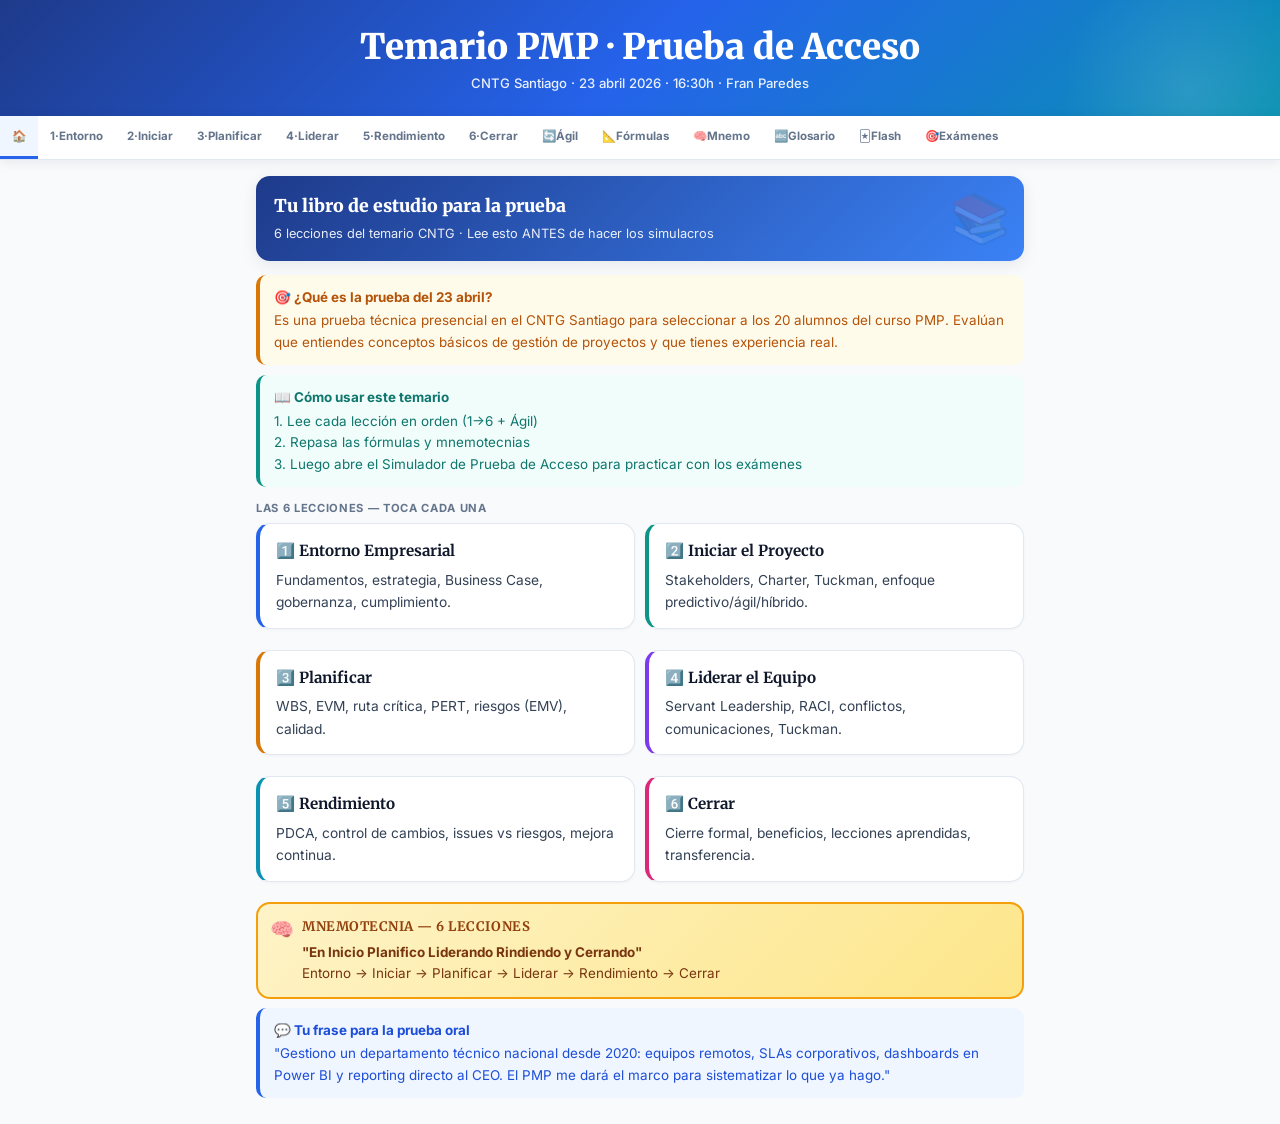
==== index.html @ 6d5bb314 "Add files via upload" ====
<!DOCTYPE html>
<html lang="es">
<head>
<meta charset="UTF-8">
<meta name="viewport" content="width=device-width,initial-scale=1,maximum-scale=1">
<title>PMP · Temario Prueba de Acceso CNTG</title>
<link href="https://fonts.googleapis.com/css2?family=Merriweather:wght@700;900&family=Inter:wght@400;500;600;700;800&family=JetBrains+Mono:wght@400;700&display=swap" rel="stylesheet">
<style>
:root{--bg:#F8FAFC;--w:#FFF;--g1:#F1F5F9;--g2:#E2E8F0;--g3:#CBD5E1;--ink:#0F172A;--ink2:#334155;--ink3:#64748B;--ink4:#94A3B8;--blue:#2563EB;--blue-l:#DBEAFE;--blue-d:#1D4ED8;--blue-bg:#EFF6FF;--teal:#0D9488;--teal-l:#CCFBF1;--teal-d:#0F766E;--teal-bg:#F0FDFA;--amber:#D97706;--amber-l:#FEF3C7;--amber-d:#B45309;--amber-bg:#FFFBEB;--red:#DC2626;--red-l:#FEE2E2;--red-d:#B91C1C;--red-bg:#FEF2F2;--purple:#7C3AED;--purple-l:#EDE9FE;--purple-d:#6D28D9;--purple-bg:#F5F3FF;--pink:#DB2777;--pink-l:#FCE7F3;--pink-bg:#FDF2F8;--green:#16A34A;--green-l:#DCFCE7;--cyan:#0891B2;--cyan-l:#CFFAFE;--cyan-bg:#ECFEFF;--r:14px;--rs:10px;--sh:0 4px 16px rgba(15,23,42,0.08);}
*{box-sizing:border-box;margin:0;padding:0;-webkit-tap-highlight-color:transparent;}
html{scroll-behavior:smooth;}
body{font-family:'Inter',system-ui,sans-serif;background:var(--bg);color:var(--ink);font-size:15px;line-height:1.65;-webkit-font-smoothing:antialiased;}
.hero{background:linear-gradient(135deg,#1E3A8A,#2563EB 50%,#0891B2);padding:28px 18px 22px;text-align:center;color:#fff;position:relative;overflow:hidden;}
.hero::before{content:'';position:absolute;top:-40px;right:-40px;width:260px;height:260px;background:radial-gradient(circle,rgba(255,255,255,0.12),transparent 70%);}
.h1{font-family:'Merriweather',serif;font-size:clamp(1.6rem,5vw,2.2rem);font-weight:900;line-height:1.1;margin-bottom:6px;position:relative;}
.h2{font-size:0.82rem;opacity:0.9;font-weight:500;position:relative;}
.nav{background:#fff;box-shadow:0 2px 12px rgba(15,23,42,0.08);display:flex;overflow-x:auto;scrollbar-width:none;position:sticky;top:0;z-index:200;border-bottom:1px solid var(--g2);}
.nav::-webkit-scrollbar{display:none;}
.nb{flex-shrink:0;padding:13px 12px;font-size:0.72rem;font-weight:700;cursor:pointer;border:none;background:none;color:var(--ink3);border-bottom:3px solid transparent;white-space:nowrap;font-family:inherit;}
.nb.on{color:var(--blue);border-bottom-color:var(--blue);background:var(--blue-bg);}
.pg{display:none;padding:16px;max-width:800px;margin:0 auto;}
.pg.on{display:block;}
.hb{border-radius:var(--r);padding:16px 18px;margin-bottom:14px;color:#fff;box-shadow:var(--sh);position:relative;overflow:hidden;}
.hb::before{content:attr(data-i);position:absolute;right:14px;top:50%;transform:translateY(-50%);font-size:3rem;opacity:0.15;}
.hb h2{font-family:'Merriweather',serif;font-size:1.1rem;font-weight:900;margin-bottom:2px;}
.hb p{font-size:0.8rem;opacity:0.9;}
.c{background:#fff;border:1px solid var(--g2);border-radius:var(--r);padding:14px 16px;margin-bottom:11px;box-shadow:0 1px 3px rgba(15,23,42,0.04);}
.c h3{font-family:'Merriweather',serif;font-size:0.95rem;font-weight:700;margin-bottom:5px;}
.c p,.c li{font-size:0.86rem;color:var(--ink2);line-height:1.65;}
.c ul{padding-left:16px;margin-top:4px;}
.c ul li{margin-bottom:3px;}
.ib{border-radius:var(--rs);padding:12px 14px;margin-bottom:10px;font-size:0.84rem;line-height:1.6;}
.ib strong{display:block;margin-bottom:2px;}
.ib-b{background:var(--blue-bg);border-left:4px solid var(--blue);color:var(--blue-d);}
.ib-t{background:var(--teal-bg);border-left:4px solid var(--teal);color:var(--teal-d);}
.ib-a{background:var(--amber-bg);border-left:4px solid var(--amber);color:var(--amber-d);}
.ib-p{background:var(--purple-bg);border-left:4px solid var(--purple);color:var(--purple-d);}
.ib-r{background:var(--red-bg);border-left:4px solid var(--red);color:var(--red-d);}
.ib-pk{background:var(--pink-bg);border-left:4px solid var(--pink);color:#9D174D;}
.mn{background:linear-gradient(135deg,#FEF3C7,#FDE68A);border:2px solid #F59E0B;border-radius:var(--r);padding:12px 14px 12px 44px;margin:9px 0;position:relative;}
.mn::before{content:'🧠';position:absolute;top:10px;left:12px;font-size:1.2rem;}
.mn b{display:block;font-family:'Merriweather',serif;font-size:0.82rem;color:#92400E;text-transform:uppercase;letter-spacing:0.04em;margin-bottom:4px;}
.mn span{font-size:0.84rem;color:#78350F;line-height:1.6;display:block;}
.fm{background:linear-gradient(135deg,#EFF6FF,#DBEAFE);border:2px solid var(--blue);border-radius:var(--r);padding:12px 14px 12px 44px;margin:9px 0;position:relative;}
.fm::before{content:'📐';position:absolute;top:10px;left:12px;font-size:1.2rem;}
.fm b{display:block;font-family:'Merriweather',serif;font-size:0.82rem;color:var(--blue-d);text-transform:uppercase;letter-spacing:0.04em;margin-bottom:4px;}
.fm code{display:block;font-family:'JetBrains Mono',monospace;background:#fff;border:1px solid var(--blue-l);border-radius:var(--rs);padding:8px 12px;font-size:0.92rem;font-weight:700;color:var(--blue-d);text-align:center;margin:6px 0;}
.fm span{font-size:0.82rem;color:var(--ink2);display:block;margin:3px 0;padding-left:12px;}
.fm span::before{content:'›';position:relative;left:-6px;color:var(--blue);font-weight:900;}
.fm .eg{background:#fff;border:1px solid var(--blue-l);border-radius:var(--rs);padding:8px 10px;margin-top:6px;font-size:0.8rem;color:var(--ink2);}
.sg{background:linear-gradient(135deg,#FFFBEB,#FEF3C7);border:1.5px solid var(--amber);border-radius:var(--rs);padding:10px 12px 10px 34px;margin-top:8px;font-size:0.8rem;color:var(--amber-d);line-height:1.55;position:relative;}
.sg::before{content:'🔧';position:absolute;top:8px;left:8px;font-size:0.9rem;}
.tw{overflow-x:auto;border-radius:var(--rs);border:1px solid var(--g2);margin:8px 0;background:#fff;}
table{width:100%;border-collapse:collapse;font-size:0.82rem;}
th{background:var(--g1);color:var(--ink);padding:9px 10px;text-align:left;font-weight:700;border-bottom:2px solid var(--g2);font-size:0.76rem;text-transform:uppercase;letter-spacing:0.03em;}
td{padding:9px 10px;border-bottom:1px solid var(--g2);color:var(--ink2);vertical-align:top;}
tr:last-child td{border-bottom:none;}
.tk{display:flex;overflow-x:auto;gap:2px;scrollbar-width:none;margin:8px 0;padding:4px;}
.tk::-webkit-scrollbar{display:none;}
.ts{flex-shrink:0;width:100px;text-align:center;padding:10px 6px;background:#fff;border:1px solid var(--g2);border-radius:var(--rs);position:relative;}
.ts::after{content:'›';position:absolute;right:-6px;top:50%;transform:translateY(-50%);color:var(--ink3);font-size:1.3rem;font-weight:900;z-index:1;}
.ts:last-child::after{display:none;}
.ts .ic{width:42px;height:42px;border-radius:50%;margin:0 auto 6px;display:flex;align-items:center;justify-content:center;font-size:1.2rem;}
.ts .nm{font-size:0.7rem;font-weight:800;text-transform:uppercase;}
.ts .ds{font-size:0.62rem;color:var(--ink3);margin-top:2px;}
.g2x{display:grid;grid-template-columns:1fr 1fr;gap:10px;}
@media(max-width:500px){.g2x{grid-template-columns:1fr;}}
.lbl{font-size:0.7rem;font-weight:700;text-transform:uppercase;letter-spacing:0.06em;color:var(--ink3);margin:12px 0 6px;}
.bl{border-left:4px solid var(--blue);}
.tl{border-left:4px solid var(--teal);}
.al{border-left:4px solid var(--amber);}
.pl{border-left:4px solid var(--purple);}
.cl{border-left:4px solid var(--cyan);}
.pkl{border-left:4px solid var(--pink);}
.btn{display:inline-block;padding:10px 18px;border-radius:var(--rs);border:none;cursor:pointer;font-size:0.85rem;font-weight:700;font-family:inherit;text-decoration:none;text-align:center;}
.btn-p{background:var(--blue);color:#fff;}
.search-w{position:relative;margin-bottom:12px;}
.search-w input{width:100%;background:#fff;border:1.5px solid var(--g3);border-radius:var(--rs);padding:11px 12px 11px 38px;font-size:0.88rem;color:var(--ink);font-family:inherit;outline:none;}
.search-w input:focus{border-color:var(--blue);}
.search-i{position:absolute;left:12px;top:50%;transform:translateY(-50%);color:var(--ink4);}
.fc-w{perspective:1200px;margin-bottom:10px;}
.fc{width:100%;min-height:220px;background:transparent;cursor:pointer;border:none;padding:0;font-family:inherit;}
.fc-in{width:100%;min-height:220px;position:relative;transform-style:preserve-3d;transition:transform 0.6s;}
.fc.fl .fc-in{transform:rotateY(180deg);}
.fc-f,.fc-b{position:absolute;inset:0;backface-visibility:hidden;border-radius:var(--r);padding:20px;display:flex;flex-direction:column;align-items:center;justify-content:center;text-align:center;}
.fc-f{background:linear-gradient(135deg,#fff,var(--g1));border:2px solid var(--g3);box-shadow:var(--sh);}
.fc-b{background:linear-gradient(135deg,var(--teal-bg),var(--teal-l));border:2px solid var(--teal);transform:rotateY(180deg);box-shadow:var(--sh);}
.fc-en{font-family:'JetBrains Mono',monospace;font-size:1.3rem;font-weight:700;color:var(--blue-d);margin-bottom:4px;}
.fc-es{font-family:'Merriweather',serif;font-size:0.95rem;font-weight:700;color:var(--ink);}
.fc-dom{font-size:0.68rem;color:var(--ink3);margin-top:8px;font-weight:600;}
.fc-def{font-size:0.88rem;color:var(--teal-d);font-weight:600;margin-bottom:8px;line-height:1.55;}
.fc-eg{font-size:0.76rem;color:var(--ink2);font-style:italic;border-top:1px solid rgba(13,148,136,0.3);padding-top:8px;line-height:1.5;}
.fc-nav{display:flex;gap:8px;margin-top:10px;}
.fc-btn{flex:1;background:#fff;border:1.5px solid var(--g3);color:var(--ink);border-radius:var(--rs);padding:10px;font-size:0.82rem;font-weight:700;cursor:pointer;font-family:inherit;}
.fc-prog{text-align:center;font-size:0.76rem;color:var(--ink3);margin-bottom:6px;font-weight:600;}
.qs{display:grid;grid-template-columns:1fr 1fr;gap:10px;margin-bottom:14px;}
@media(max-width:500px){.qs{grid-template-columns:1fr;}}
.qs-c{background:#fff;border:1.5px solid var(--g2);border-radius:var(--r);padding:14px;cursor:pointer;font-family:inherit;text-align:left;display:flex;flex-direction:column;gap:4px;}
.qs-c:hover{border-color:var(--blue);box-shadow:var(--sh);}
.qs-t{font-family:'Merriweather',serif;font-size:0.92rem;font-weight:700;}
.qs-m{font-size:0.73rem;color:var(--ink3);}
.qs-b{display:inline-block;font-size:0.66rem;font-weight:700;padding:3px 8px;border-radius:12px;width:fit-content;margin-top:3px;}
.qbox{background:#fff;border:1px solid var(--g2);border-radius:var(--r);padding:18px;box-shadow:var(--sh);}
.qpb{height:6px;background:var(--g1);border-radius:3px;margin-bottom:12px;overflow:hidden;}
.qpf{height:6px;border-radius:3px;background:linear-gradient(90deg,var(--blue),var(--teal));transition:width 0.4s;}
.qn{font-size:0.72rem;font-weight:700;color:var(--ink3);text-transform:uppercase;letter-spacing:0.06em;margin-bottom:3px;}
.qsc{background:var(--g1);border-left:4px solid var(--blue);border-radius:0 var(--rs) var(--rs) 0;padding:10px 12px;font-size:0.84rem;color:var(--ink2);line-height:1.6;margin-bottom:10px;font-style:italic;}
.qt{font-size:0.95rem;font-weight:700;color:var(--ink);line-height:1.5;margin-bottom:12px;font-family:'Merriweather',serif;}
.op{width:100%;padding:12px 13px;border:1.5px solid var(--g2);border-radius:var(--rs);cursor:pointer;font-size:0.85rem;line-height:1.5;background:#fff;text-align:left;font-family:inherit;color:var(--ink2);margin-bottom:7px;display:block;}
.op:hover:not(:disabled){border-color:var(--blue);background:var(--blue-bg);color:var(--ink);}
.op.ok{border-color:var(--teal);background:var(--teal-bg);color:var(--teal-d);font-weight:700;}
.op.ko{border-color:var(--red);background:var(--red-bg);color:var(--red-d);}
.op.rv{border-color:var(--teal);background:var(--teal-bg);color:var(--teal-d);opacity:0.7;}
.qe{border-radius:var(--rs);padding:12px 14px;font-size:0.84rem;line-height:1.6;display:none;margin-top:5px;}
.qe.on{display:block;}
.qe-ok{background:var(--teal-bg);border:1.5px solid var(--teal);color:var(--teal-d);}
.qe-ko{background:var(--red-bg);border:1.5px solid var(--red);color:var(--red-d);}
.sr{width:110px;height:110px;border-radius:50%;margin:0 auto 12px;display:flex;align-items:center;justify-content:center;font-family:'Merriweather',serif;font-size:1.8rem;font-weight:900;box-shadow:var(--sh);}
.stat-r{display:grid;grid-template-columns:repeat(3,1fr);gap:8px;margin-bottom:14px;}
.stat{background:#fff;border:1px solid var(--g2);border-radius:var(--r);padding:14px 8px;text-align:center;}
.stat-n{font-family:'Merriweather',serif;font-size:1.6rem;font-weight:900;line-height:1;}
.stat-l{font-size:0.66rem;font-weight:700;text-transform:uppercase;color:var(--ink3);margin-top:3px;}
</style>
</head>
<body>

<div class="hero">
  <div class="h1">Temario PMP · Prueba de Acceso</div>
  <div class="h2">CNTG Santiago · 23 abril 2026 · 16:30h · Fran Paredes</div>
</div>

<nav class="nav">
  <button class="nb on" onclick="go('home')">🏠</button>
  <button class="nb" onclick="go('l1')">1·Entorno</button>
  <button class="nb" onclick="go('l2')">2·Iniciar</button>
  <button class="nb" onclick="go('l3')">3·Planificar</button>
  <button class="nb" onclick="go('l4')">4·Liderar</button>
  <button class="nb" onclick="go('l5')">5·Rendimiento</button>
  <button class="nb" onclick="go('l6')">6·Cerrar</button>
  <button class="nb" onclick="go('agil')">🔄Ágil</button>
  <button class="nb" onclick="go('form')">📐Fórmulas</button>
  <button class="nb" onclick="go('mnem')">🧠Mnemo</button>
  <button class="nb" onclick="go('glos')">🔤Glosario</button>
  <button class="nb" onclick="go('flash')">🃏Flash</button>
  <button class="nb" onclick="go('quiz')">🎯Exámenes</button>
</nav>

<!-- HOME -->
<div id="p-home" class="pg on">
  <div class="hb" style="background:linear-gradient(135deg,#1E3A8A,#3B82F6);" data-i="📚"><h2>Tu libro de estudio para la prueba</h2><p>6 lecciones del temario CNTG · Lee esto ANTES de hacer los simulacros</p></div>
  <div class="ib ib-a"><strong>🎯 ¿Qué es la prueba del 23 abril?</strong>Es una prueba técnica presencial en el CNTG Santiago para seleccionar a los 20 alumnos del curso PMP. Evalúan que entiendes conceptos básicos de gestión de proyectos y que tienes experiencia real.</div>
  <div class="ib ib-t"><strong>📖 Cómo usar este temario</strong>1. Lee cada lección en orden (1→6 + Ágil)<br>2. Repasa las fórmulas y mnemotecnias<br>3. Luego abre el Simulador de Prueba de Acceso para practicar con los exámenes</div>
  <div class="lbl">Las 6 lecciones — toca cada una</div>
  <div class="g2x">
    <div class="c bl" onclick="go('l1')" style="cursor:pointer"><h3>1️⃣ Entorno Empresarial</h3><p>Fundamentos, estrategia, Business Case, gobernanza, cumplimiento.</p></div>
    <div class="c tl" onclick="go('l2')" style="cursor:pointer"><h3>2️⃣ Iniciar el Proyecto</h3><p>Stakeholders, Charter, Tuckman, enfoque predictivo/ágil/híbrido.</p></div>
    <div class="c al" onclick="go('l3')" style="cursor:pointer"><h3>3️⃣ Planificar</h3><p>WBS, EVM, ruta crítica, PERT, riesgos (EMV), calidad.</p></div>
    <div class="c pl" onclick="go('l4')" style="cursor:pointer"><h3>4️⃣ Liderar el Equipo</h3><p>Servant Leadership, RACI, conflictos, comunicaciones, Tuckman.</p></div>
    <div class="c cl" onclick="go('l5')" style="cursor:pointer"><h3>5️⃣ Rendimiento</h3><p>PDCA, control de cambios, issues vs riesgos, mejora continua.</p></div>
    <div class="c pkl" onclick="go('l6')" style="cursor:pointer"><h3>6️⃣ Cerrar</h3><p>Cierre formal, beneficios, lecciones aprendidas, transferencia.</p></div>
  </div>
  <div class="mn"><b>Mnemotecnia — 6 lecciones</b><span><strong>"En Inicio Planifico Liderando Rindiendo y Cerrando"</strong><br>Entorno → Iniciar → Planificar → Liderar → Rendimiento → Cerrar</span></div>
  <div class="ib ib-b"><strong>💬 Tu frase para la prueba oral</strong>"Gestiono un departamento técnico nacional desde 2020: equipos remotos, SLAs corporativos, dashboards en Power BI y reporting directo al CEO. El PMP me dará el marco para sistematizar lo que ya hago."</div>
</div>

<!-- L1 -->
<div id="p-l1" class="pg">
  <div class="hb" style="background:linear-gradient(135deg,#1E3A8A,#3B82F6);" data-i="🏢"><h2>Lección 1 · Entorno Empresarial</h2><p>Fundamentos · Alineamiento · Beneficios · Gobernanza · Cumplimiento</p></div>
  <div class="c bl"><h3>Proyecto vs Operación</h3><p><strong>Proyecto</strong> = esfuerzo temporal para crear un resultado único. Tiene principio y fin.</p><p><strong>Operación</strong> = trabajo continuo y repetitivo. NO es un proyecto.</p>
    <div class="mn"><b>Mnemotecnia "TUC"</b><span><strong>T</strong>emporal · <strong>U</strong>nico · <strong>C</strong>ambiante — las 3 características de un proyecto</span></div>
    <div class="sg">Instalar CCTV en 15 sedes = PROYECTO. Dar soporte 24/7 a esos sistemas = OPERACIÓN.</div>
  </div>
  <div class="c bl"><h3>Programa vs Portafolio</h3><p><strong>Programa</strong> = grupo de proyectos relacionados (ej: todos los proyectos de un cliente).</p><p><strong>Portafolio</strong> = todos los programas y proyectos de la organización alineados con la estrategia.</p></div>
  <div class="c bl"><h3>Alineamiento estratégico</h3><p>Todo proyecto debe alinearse con la estrategia de la organización. Si no aporta valor estratégico, no debería existir.</p>
    <div class="tw"><table><tr><th>Nivel</th><th>Define</th><th>Horizonte</th></tr><tr><td><strong>Estratégico</strong></td><td>Visión, misión, objetivos</td><td>3-5 años</td></tr><tr><td><strong>Táctico</strong></td><td>Portafolios, programas</td><td>1 año</td></tr><tr><td><strong>Operativo</strong></td><td>Proyectos y tareas</td><td>Meses</td></tr></table></div>
  </div>
  <div class="c bl"><h3>Business Case y valor</h3><p>El <strong>Business Case</strong> justifica la inversión ("¿por qué hacer este proyecto?").</p><p>El <strong>Benefits Management Plan</strong> define cómo se realizarán los beneficios.</p>
    <div class="fm"><b>Fórmula ROI</b><code>ROI = (Beneficio - Inversión) / Inversión × 100</code><div class="eg"><strong>Ejemplo:</strong> Inviertes 50k€, genera 80k€ → ROI = (80-50)/50×100 = <strong>60%</strong></div></div>
    <div class="fm"><b>NPV, IRR, Payback — reglas rápidas para el examen</b><span><strong>NPV</strong> más alto = mejor proyecto (positivo=viable, negativo=pérdidas)</span><span><strong>IRR</strong> más alto = mejor proyecto (debe superar la tasa de descuento)</span><span><strong>Payback</strong> más corto = mejor (cuánto tarda en recuperarse la inversión)</span></div>
  </div>
  <div class="c bl"><h3>Tipos de organización</h3>
    <div class="tw"><table><tr><th>Tipo</th><th>Poder del PM</th><th>Ejemplo</th></tr><tr><td><strong>Funcional</strong></td><td>Poco — los recursos reportan a jefes de departamento</td><td>Ministerio público</td></tr><tr><td><strong>Matricial</strong></td><td>Medio — comparte autoridad con jefes funcionales</td><td>Segurma (tú coordinas técnicos que reportan a operaciones)</td></tr><tr><td><strong>Por proyectos</strong></td><td>Máximo — equipo dedicado</td><td>Empresa de construcción</td></tr></table></div>
  </div>
  <div class="c bl"><h3>Gestión del cambio organizacional</h3><p>Los proyectos generan cambios. Las personas se resisten al cambio. El PM lo gestiona.</p>
    <div class="mn"><b>Modelo ADKAR de Prosci</b><span><strong>A</strong>wareness (consciencia) → <strong>D</strong>esire (deseo) → <strong>K</strong>nowledge (conocimiento) → <strong>A</strong>bility (habilidad) → <strong>R</strong>einforcement (refuerzo)</span></div>
  </div>
  <div class="c bl"><h3>Gobernanza</h3><p>Estructura de decisión: ¿quién aprueba cambios? ¿qué decide el PM solo? ¿cuándo escalar al sponsor?</p>
    <div class="sg">Tu estructura L2/L3 en Segurma = gobernanza de proyecto PMP.</div>
  </div>
  <div class="c bl"><h3>Cumplimiento (Compliance)</h3><p>Identificar y cumplir requisitos legales y normativos DESDE EL INICIO, nunca sobre la marcha.</p>
    <div class="mn"><b>"LRSI" — 4 tipos de cumplimiento</b><span><strong>L</strong>egal · <strong>R</strong>egulatorio · <strong>S</strong>eguridad · <strong>I</strong>nterno</span></div>
    <div class="sg">Antes de instalar alarmas Grado 2/3 verificas la normativa de seguridad privada. Eso es cumplimiento regulatorio.</div>
  </div>
  <div class="c bl"><h3>Reservas presupuestarias</h3>
    <div class="tw"><table><tr><th>Tipo</th><th>Para qué</th><th>Quién la usa</th></tr><tr><td><strong>Contingency Reserve</strong></td><td>Riesgos CONOCIDOS y planificados</td><td>El PM</td></tr><tr><td><strong>Management Reserve</strong></td><td>Riesgos DESCONOCIDOS</td><td>Solo el Sponsor</td></tr></table></div>
  </div>
</div>

<!-- L2 -->
<div id="p-l2" class="pg">
  <div class="hb" style="background:linear-gradient(135deg,#134E4A,#14B8A6);" data-i="🚀"><h2>Lección 2 · Iniciar el Proyecto</h2><p>Stakeholders · Equipo · Charter · Enfoque</p></div>
  <div class="c tl"><h3>Identificar stakeholders</h3><p><strong>Stakeholder</strong> = cualquier persona afectada por el proyecto. El PRIMER paso es identificarlos TODOS.</p>
    <div class="mn"><b>Matriz Poder/Interés "GMMM"</b><span><strong>G</strong>estionar de cerca (Alto Poder + Alto Interés)<br><strong>M</strong>antener Satisfecho (Alto Poder + Bajo Interés)<br><strong>M</strong>antener Informado (Bajo Poder + Alto Interés)<br><strong>M</strong>onitorizar (Bajo Poder + Bajo Interés)</span></div>
    <div class="tw"><table><tr><th>Nivel engagement</th><th>Significado</th></tr><tr><td><strong>Unaware</strong> (Desconocedor)</td><td>No conoce el proyecto</td></tr><tr><td><strong>Resistant</strong> (Resistente)</td><td>Conoce y se opone</td></tr><tr><td><strong>Neutral</strong></td><td>Ni a favor ni en contra</td></tr><tr><td><strong>Supportive</strong> (Favorable)</td><td>Apoya el proyecto</td></tr><tr><td><strong>Leading</strong> (Líder)</td><td>Activamente comprometido</td></tr></table></div>
  </div>
  <div class="c tl"><h3>Formar el equipo — Modelo Tuckman</h3>
    <div class="tk">
      <div class="ts"><div class="ic" style="background:var(--blue-l)">🤝</div><div class="nm" style="color:var(--blue-d)">Forming</div><div class="ds">Se conocen</div></div>
      <div class="ts"><div class="ic" style="background:var(--amber-l)">🌩</div><div class="nm" style="color:var(--amber-d)">Storming</div><div class="ds">Conflictos</div></div>
      <div class="ts"><div class="ic" style="background:var(--purple-l)">📋</div><div class="nm" style="color:var(--purple-d)">Norming</div><div class="ds">Normas</div></div>
      <div class="ts"><div class="ic" style="background:var(--teal-l)">🚀</div><div class="nm" style="color:var(--teal-d)">Performing</div><div class="ds">Alto rend ✅</div></div>
      <div class="ts"><div class="ic" style="background:var(--g1)">🎓</div><div class="nm" style="color:var(--ink3)">Adjourning</div><div class="ds">Cierre</div></div>
    </div>
    <div class="mn"><b>Mnemotecnia Tuckman "FSNPA"</b><span>Forming · Storming · Norming · Performing · Adjourning<br><br>Cuando incorporas a alguien nuevo → el equipo vuelve parcialmente a Storming. Es NORMAL.</span></div>
    <div class="sg">Técnico nuevo + veteranos cuestionándole = Storming. Facilita la integración, no evites el conflicto.</div>
  </div>
  <div class="c tl"><h3>Project Charter</h3><p>Documento que autoriza formalmente el proyecto y da poder al PM. Lo firma el Sponsor.</p>
    <div class="mn"><b>Contenido del Charter "ROCAS"</b><span><strong>R</strong>ol del PM y autoridad<br><strong>O</strong>bjetivos del proyecto<br><strong>C</strong>riterios de éxito<br><strong>A</strong>lcance general (high-level)<br><strong>S</strong>ponsor firmante</span></div>
    <div class="ib ib-r"><strong>⚠️ Regla clave:</strong>Sin Project Charter el proyecto NO existe oficialmente y TÚ no tienes autoridad como PM.</div>
  </div>
  <div class="c tl"><h3>Determinar el enfoque</h3>
    <div class="tw"><table><tr><th></th><th>Predictivo</th><th>Ágil</th><th>Híbrido</th></tr><tr><td><strong>Requisitos</strong></td><td>Estables y claros</td><td>Cambiantes</td><td>Mezcla</td></tr><tr><td><strong>Cambios</strong></td><td>Costosos, formales</td><td>Bienvenidos</td><td>Según fase</td></tr><tr><td><strong>Entregas</strong></td><td>Una al final</td><td>Incrementales (2-4 sem)</td><td>Ambas</td></tr><tr><td><strong>Ejemplo Segurma</strong></td><td>CCTV con planos fijos</td><td>App de monitorización</td><td>Modernizar sistema en cliente operando</td></tr></table></div>
  </div>
</div>

<!-- L3 -->
<div id="p-l3" class="pg">
  <div class="hb" style="background:linear-gradient(135deg,#92400E,#F59E0B);" data-i="📋"><h2>Lección 3 · Planificar</h2><p>Alcance · Cronograma · Presupuesto · Riesgos · Calidad</p></div>
  <div class="ib ib-a"><strong>⚡ La lección más densa</strong>Aquí están las fórmulas EVM, ruta crítica, WBS y riesgos. Dedica más tiempo a esta lección. Consulta la pestaña 📐 Fórmulas para ver todas las fórmulas paso a paso.</div>
  <div class="c al"><h3>WBS — Work Breakdown Structure</h3><p>Descomposición jerárquica de TODO el trabajo del proyecto. La WBS debe representar el <strong>100% del trabajo</strong> (Regla del 100%).</p>
    <div class="tw"><table><tr><th>Concepto</th><th>Quién lo genera</th><th>Cómo evitarlo</th></tr><tr><td><strong>Scope Creep</strong></td><td>CLIENTE pide cosas pequeñas</td><td>Control de cambios formal</td></tr><tr><td><strong>Gold Plating</strong></td><td>EQUIPO añade extras</td><td>Disciplina, seguir el alcance</td></tr></table></div>
    <div class="sg">Un técnico instala cámaras extra "para que quede mejor" sin que se las pidieran = Gold Plating. Mala práctica.</div>
  </div>
  <div class="c al"><h3>Ruta Crítica y cronograma</h3><p><strong>Ruta Crítica (CPM)</strong> = secuencia de tareas más larga. Determina la duración MÍNIMA del proyecto. Float = 0 en tareas críticas.</p>
    <div class="fm"><b>Fórmula PERT (3 puntos)</b><code>PERT = (O + 4M + P) / 6</code><span>O = Optimista, M = Más probable, P = Pesimista</span><div class="eg"><strong>Ejemplo:</strong> O=3d, M=5d, P=10d → PERT = (3+20+10)/6 = <strong>5,5 días</strong></div></div>
    <div class="mn"><b>Compresión del cronograma</b><span><strong>Fast Tracking</strong> → tareas en PARALELO (gratis pero frágil, ↑riesgo)<br><strong>Crashing</strong> → más RECURSOS (cuesta más dinero, ↓riesgo)<br><br>"Fast es Free pero Frágil, Crashing Cuesta pero es seguro"</span></div>
  </div>
  <div class="c al"><h3>EVM — Earned Value Management</h3>
    <div class="mn"><b>"Pedro Vende · El Valor · Actual Cuesta"</b><span><strong>PV</strong> (Planned Value) = lo que DEBÍAS tener<br><strong>EV</strong> (Earned Value) = lo que TIENES<br><strong>AC</strong> (Actual Cost) = lo que GASTASTE</span></div>
    <div class="fm"><b>Varianzas — ¿Cuánto me desvío?</b><code>CV = EV - AC    ·    SV = EV - PV</code><span>Positivo = bien · Negativo = mal</span></div>
    <div class="fm"><b>Índices — ¿Qué tal voy?</b><code>CPI = EV / AC    ·    SPI = EV / PV</code><span><strong>&gt;1 = BUENO</strong> (bajo presupuesto / adelantado)</span><span><strong>&lt;1 = MALO</strong> (sobre presupuesto / retrasado)</span><div class="eg"><strong>Ejemplo 20 sedes:</strong> PV=70k, EV=60k, AC=80k<br>CPI = 60/80 = <strong>0,75</strong> → sobre presupuesto ❌<br>SPI = 60/70 = <strong>0,86</strong> → retrasado ❌</div></div>
    <div class="fm"><b>EAC — ¿Cuánto costará al final?</b><code>EAC = BAC / CPI</code><span>BAC = presupuesto original total</span><div class="eg">BAC=200k, CPI=0,75 → EAC = 200.000/0,75 = <strong>266.666€</strong> (66k más caro)</div></div>
    <div class="mn"><b>Regla de oro CPI/SPI</b><span><strong>"Mayor que 1 es Bueno, Menor que 1 es Malo"</strong><br>Aplica igual a CPI (coste) y SPI (tiempo). =1 = en plan exacto.</span></div>
  </div>
  <div class="c al"><h3>Gestión de Riesgos</h3>
    <div class="tw"><table><tr><th>Concepto</th><th>Cuándo</th><th>Registro</th></tr><tr><td><strong>Riesgo</strong></td><td>Evento FUTURO posible</td><td>Risk Register</td></tr><tr><td><strong>Issue</strong></td><td>Ya ha OCURRIDO</td><td>Issue Log</td></tr></table></div>
    <div class="fm"><b>Fórmula EMV (Expected Monetary Value)</b><code>EMV = Probabilidad × Impacto monetario</code><div class="eg">35% × 12.000€ = EMV <strong>4.200€</strong> → invierte hasta 4.200€ en mitigación</div></div>
    <div class="mn"><b>Riesgos negativos "META"</b><span><strong>M</strong>itigar (reducir prob/impacto) · <strong>E</strong>vitar (cambiar plan) · <strong>T</strong>ransferir (seguro/contrato) · <strong>A</strong>ceptar</span></div>
    <div class="mn"><b>Riesgos positivos "EMCA"</b><span><strong>E</strong>xplotar (hacer que ocurra) · <strong>M</strong>ejorar (↑prob/impacto) · <strong>C</strong>ompartir (aliarse) · <strong>A</strong>ceptar</span></div>
  </div>
  <div class="c al"><h3>Calidad: QA vs QC</h3>
    <div class="tw"><table><tr><th></th><th>QA (Quality Assurance)</th><th>QC (Quality Control)</th></tr><tr><td><strong>Qué es</strong></td><td>Auditar PROCESOS</td><td>Inspeccionar PRODUCTO</td></tr><tr><td><strong>Cuándo</strong></td><td>ANTES de producir (previene)</td><td>DESPUÉS de producir (detecta)</td></tr><tr><td><strong>Segurma</strong></td><td>El proceso estándar de instalación</td><td>El checklist antes de entregar</td></tr></table></div>
  </div>
  <div class="c al"><h3>Tipos de contrato</h3>
    <div class="tw"><table><tr><th>Tipo</th><th>Cómo funciona</th><th>Riesgo en...</th></tr><tr><td><strong>Precio Fijo (FP)</strong></td><td>Precio cerrado</td><td>VENDEDOR</td></tr><tr><td><strong>Coste + Honorarios (CR)</strong></td><td>Coste real + margen</td><td>COMPRADOR</td></tr><tr><td><strong>Tiempo y Material (T&M)</strong></td><td>Pago por horas y materiales</td><td>Compartido</td></tr></table></div>
  </div>
</div>

<!-- L4 -->
<div id="p-l4" class="pg">
  <div class="hb" style="background:linear-gradient(135deg,#5B21B6,#8B5CF6);" data-i="👥"><h2>Lección 4 · Liderar el Equipo</h2><p>Liderazgo · RACI · Comunicación · Conflictos</p></div>
  <div class="ib ib-p"><strong>🫶 El corazón del PMP Ed.7</strong>El PM es un servant leader: facilita, no ordena. Cuando hay conflicto → escucha primero. Cuando el equipo falla → pregunta por qué.</div>
  <div class="c pl"><h3>Servant Leadership</h3><p>El PM sirve al equipo: elimina obstáculos, da autonomía, facilita recursos. No microgestiona.</p>
    <div class="mn"><b>"SERVE"</b><span><strong>S</strong>upport (apoyar) · <strong>E</strong>mpower (empoderar) · <strong>R</strong>emove obstacles · <strong>V</strong>ision · <strong>E</strong>ncourage</span></div>
    <div class="tw"><table><tr><th>Estilo</th><th>Cuándo usar</th></tr><tr><td><strong>Servant Leader ✅</strong></td><td>PMP Ed.7 lo prefiere. Equipos ágiles y maduros.</td></tr><tr><td><strong>Transformacional</strong></td><td>Proyectos de cambio, innovación</td></tr><tr><td><strong>Transaccional</strong></td><td>Operativos, premios/castigos</td></tr><tr><td><strong>Laissez-faire</strong></td><td>Equipos muy senior</td></tr></table></div>
    <div class="sg">Cuando un técnico no puede entrar al edificio y TÚ llamas al cliente para desbloquearlo → eso es Servant Leadership.</div>
  </div>
  <div class="c pl"><h3>Matriz RACI</h3>
    <div class="mn"><b>"Rápido Alguien Consulta Informa"</b><span><strong>R</strong>esponsible → quien EJECUTA (varios posibles)<br><strong>A</strong>ccountable → quien APRUEBA (<strong>SOLO 1</strong> por tarea)<br><strong>C</strong>onsulted → a quien se PREGUNTA antes<br><strong>I</strong>nformed → a quien se AVISA después<br><br>Regla de oro: <em>"Si hay 2 Accountable, no hay ninguno"</em></span></div>
  </div>
  <div class="c pl"><h3>Canales de Comunicación</h3>
    <div class="fm"><b>Fórmula Canales</b><code>Canales = n × (n-1) / 2</code><div class="eg">Con 5 personas: 10 canales<br>Con 8 personas: <strong>28 canales</strong><br>Con 10 personas: 45 canales<br>¡Cada persona aumenta EXPONENCIALMENTE la complejidad!</div></div>
  </div>
  <div class="c pl"><h3>Resolución de conflictos</h3>
    <div class="mn"><b>"CNSFE" — de mejor a peor</b><span>✅ <strong>C</strong>olaborar/Resolver (win-win — SIEMPRE primero)<br>✅ <strong>N</strong>egociar/Comprometer (ambos ceden)<br>⚠️ <strong>S</strong>uavizar (minimizar diferencias)<br>❌ <strong>F</strong>orzar (imponer)<br>❌ <strong>E</strong>vitar (ignorar)</span></div>
    <div class="sg">Dos técnicos en conflicto: 1) Hablas con cada uno por separado 2) Buscas solución win-win conjunta 3) Documentas acuerdo como norma de equipo.</div>
  </div>
  <div class="c pl"><h3>Teorías de motivación</h3>
    <div class="tw"><table><tr><th>Teoría</th><th>Concepto clave</th></tr><tr><td><strong>Maslow</strong></td><td>5 niveles: fisiológicas → seguridad → social → reconocimiento → autorrealización. No puedes motivar con reconocimiento si el sueldo es malo.</td></tr><tr><td><strong>Herzberg</strong></td><td>Factores higiénicos (sueldo, condiciones) evitan insatisfacción. Factores motivadores (logro, responsabilidad) generan satisfacción.</td></tr><tr><td><strong>McGregor X/Y</strong></td><td>X: personas perezosas, necesitan control. Y: personas auto-motivadas. <strong>PMP promueve Teoría Y.</strong></td></tr></table></div>
  </div>
</div>

<!-- L5 -->
<div id="p-l5" class="pg">
  <div class="hb" style="background:linear-gradient(135deg,#164E63,#06B6D4);" data-i="📊"><h2>Lección 5 · Apoyar el Rendimiento</h2><p>Mejora continua · Evaluar progreso · Problemas · Cambios</p></div>
  <div class="c cl"><h3>Mejora continua — PDCA</h3>
    <div class="mn"><b>Ciclo PDCA de Deming</b><span><strong>P</strong>lan (planificar mejora) → <strong>D</strong>o (ejecutar en pequeño) → <strong>C</strong>heck (comprobar) → <strong>A</strong>ct (estandarizar o corregir)<br><br>Se repite cíclicamente. Nunca termina.</span></div>
  </div>
  <div class="c cl"><h3>Mentoring vs Coaching</h3>
    <div class="mn"><b>"Mentor da mapa, Coach da brújula"</b><span><strong>Mentoring</strong> = enseñar desde mi experiencia (doy respuestas)<br><strong>Coaching</strong> = ayudar a descubrir (hago preguntas)</span></div>
  </div>
  <div class="c cl"><h3>Evaluar progreso con EVM</h3><p>Usar CPI y SPI continuamente. Reportar siempre con: <strong>DATOS + CAUSA + OPCIONES</strong>, nunca solo el problema.</p>
    <div class="sg">Tus dashboards Power BI = EVM visual. Cuando un proyecto va mal, reportas al CEO con los números, la causa y las opciones.</div>
  </div>
  <div class="c cl"><h3>Riesgo vs Issue vs Impediment</h3>
    <div class="tw"><table><tr><th>Concepto</th><th>Cuándo</th><th>Registro</th></tr><tr><td><strong>Riesgo</strong></td><td>Evento FUTURO posible</td><td>Risk Register</td></tr><tr><td><strong>Issue</strong></td><td>Ya ha OCURRIDO</td><td>Issue Log</td></tr><tr><td><strong>Impediment</strong></td><td>Bloquea al equipo AHORA (ágil)</td><td>Impediment Backlog</td></tr></table></div>
  </div>
  <div class="c cl"><h3>Control de cambios</h3>
    <div class="mn"><b>"REACCI" — 6 pasos</b><span><strong>R</strong>ecibir solicitud<br><strong>E</strong>valuar impacto (alcance/tiempo/coste/riesgos)<br><strong>A</strong>probar o rechazar (CCB decide)<br><strong>C</strong>ambiar el plan si se aprueba<br><strong>C</strong>omunicar a todos los afectados<br><strong>I</strong>nscribir en el Change Log</span></div>
    <div class="ib ib-r"><strong>⚠️ Regla sagrada:</strong>El PM NUNCA implementa un cambio sin aprobación del CCB. Y NUNCA dice sí ni no sin evaluar el impacto primero.</div>
  </div>
</div>

<!-- L6 -->
<div id="p-l6" class="pg">
  <div class="hb" style="background:linear-gradient(135deg,#9D174D,#EC4899);" data-i="🎓"><h2>Lección 6 · Cerrar el Proyecto</h2><p>Cierre formal · Beneficios · Transferencia de conocimiento</p></div>
  <div class="ib ib-pk"><strong>⚠️ Lo más importante:</strong>El proyecto NO está terminado hasta que el cliente lo acepta formalmente POR ESCRITO. Sin firma, sigue abierto.</div>
  <div class="c pkl"><h3>Proceso de cierre</h3>
    <div class="mn"><b>"VACARE" — 6 pasos del cierre</b><span><strong>V</strong>alidar entregables completados<br><strong>A</strong>ceptación firmada del cliente<br><strong>C</strong>ontratos con proveedores cerrados<br><strong>A</strong>rchivar documentación<br><strong>R</strong>ecursos del equipo liberados<br><strong>E</strong>lencia — lecciones aprendidas documentadas</span></div>
  </div>
  <div class="c pkl"><h3>Realización de beneficios</h3><p>No basta con entregar. Hay que VERIFICAR que los beneficios prometidos se materializan.</p><p><strong>Benefits Realization Review</strong> — revisiones periódicas post-proyecto.</p>
    <div class="sg">Si prometiste "reducir incidencias 40%", a los 6 meses verificas si ocurrió. Si no, investigas por qué.</div>
  </div>
  <div class="c pkl"><h3>Transferencia de conocimiento</h3><p>Asegurar que el conocimiento no se pierde: documentación técnica, formación al cliente, Lessons Learned Register.</p>
    <div class="mn"><b>Lecciones aprendidas "PSE"</b><span><strong>P</strong>roblema (qué ocurrió)<br><strong>S</strong>olución (qué hicimos)<br><strong>E</strong>scenarios futuros (cuándo aplicar esto)<br><br>⚠️ Documentar DURANTE todo el proyecto, no solo al final.</span></div>
    <div class="sg">Técnico clave que se va: ANTES de irse, documenta todos los procedimientos que solo él sabe. Eso es transferencia de conocimiento PMP.</div>
  </div>
</div>

<!-- ÁGIL -->
<div id="p-agil" class="pg">
  <div class="hb" style="background:linear-gradient(135deg,#134E4A,#14B8A6);" data-i="🔄"><h2>Metodología Ágil / Scrum</h2><p>50% del examen PMP es ágil</p></div>
  <div class="ib ib-t"><strong>Dato crucial:</strong>El examen PMP mezcla 50% preguntas predictivas + 50% ágiles. Sin Scrum pierdes la mitad.</div>
  <div class="c tl"><h3>Pilares de Scrum</h3>
    <div class="mn"><b>"TIA"</b><span><strong>T</strong>ransparencia (todos ven lo mismo) · <strong>I</strong>nspección (revisar frecuentemente) · <strong>A</strong>daptación (cambiar si necesario)</span></div>
  </div>
  <div class="g2x">
    <div class="c tl"><h3>👤 Roles Scrum</h3><p><strong>Product Owner</strong> — define QUÉ hacer. Gestiona el Backlog.</p><p><strong>Scrum Master</strong> — facilita el proceso. Elimina impedimentos. Es el Servant Leader.</p><p><strong>Dev Team</strong> — decide CÓMO hacer el trabajo. 3-9 personas.</p></div>
    <div class="c tl"><h3>📦 Artefactos</h3><p><strong>Product Backlog</strong> — TODO el trabajo pendiente. Propiedad del PO.</p><p><strong>Sprint Backlog</strong> — lo que el equipo se compromete en este sprint.</p><p><strong>Incremento</strong> — entregable funcional al final del sprint.</p></div>
  </div>
  <div class="c tl"><h3>📅 Eventos Scrum</h3>
    <div class="tw"><table><tr><th>Evento</th><th>Duración máx</th><th>Propósito</th></tr><tr><td><strong>Sprint Planning</strong></td><td>8 horas</td><td>Seleccionar qué se hará</td></tr><tr><td><strong>Daily Standup</strong></td><td>15 minutos</td><td>Sincronización diaria</td></tr><tr><td><strong>Sprint Review</strong></td><td>4 horas</td><td>Mostrar incremento al cliente</td></tr><tr><td><strong>Retrospectiva</strong></td><td>3 horas</td><td>Mejorar el proceso (lecciones del sprint)</td></tr></table></div>
    <div class="mn"><b>Daily "AHM"</b><span>¿Qué hice <strong>A</strong>yer? · ¿Qué haré <strong>H</strong>oy? · ¿Qué <strong>M</strong>e bloquea?</span></div>
  </div>
  <div class="c tl"><h3>Conceptos Scrum clave</h3><p><strong>Definition of Done</strong> — criterio acordado de cuándo una tarea está REALMENTE terminada.</p><p><strong>Velocity</strong> — story points completados por sprint.</p><p><strong>WIP Limit</strong> (Kanban) — máximo de tareas simultáneas.</p>
    <div class="mn"><b>User Story "INVEST"</b><span><strong>I</strong>ndependiente · <strong>N</strong>egociable · <strong>V</strong>aliosa · <strong>E</strong>stimable · <strong>S</strong>mall · <strong>T</strong>esteable</span></div>
  </div>
</div>

<!-- FÓRMULAS -->
<div id="p-form" class="pg">
  <div class="hb" style="background:linear-gradient(135deg,#1E3A8A,#3B82F6);" data-i="📐"><h2>Todas las Fórmulas PMP</h2><p>Explicadas paso a paso</p></div>
  <div class="fm"><b>1. Canales de comunicación</b><code>n × (n-1) / 2</code><div class="eg">6 personas → 6×5/2 = <strong>15 canales</strong></div></div>
  <div class="fm"><b>2. PERT</b><code>(O + 4M + P) / 6</code><div class="eg">O=3, M=5, P=10 → (3+20+10)/6 = <strong>5,5 días</strong></div></div>
  <div class="fm"><b>3. Desviación estándar PERT</b><code>σ = (P - O) / 6</code><div class="eg">(10-3)/6 = <strong>1,17 días</strong> de incertidumbre</div></div>
  <div class="fm"><b>4. EVM — Variables base</b><code>PV (planificado) · EV (completado) · AC (gastado)</code></div>
  <div class="fm"><b>5. Varianzas</b><code>CV = EV - AC · SV = EV - PV</code><span>Positivo = bien · Negativo = mal</span></div>
  <div class="fm"><b>6. Índices</b><code>CPI = EV/AC · SPI = EV/PV</code><span>&gt;1 = bien ✅ · &lt;1 = mal ❌</span></div>
  <div class="fm"><b>7. EAC</b><code>EAC = BAC / CPI</code><span>Proyección del coste final</span></div>
  <div class="fm"><b>8. ETC</b><code>ETC = EAC - AC</code><span>Cuánto queda por gastar</span></div>
  <div class="fm"><b>9. VAC</b><code>VAC = BAC - EAC</code><span>Desviación final del presupuesto (negativo = más caro)</span></div>
  <div class="fm"><b>10. TCPI</b><code>TCPI = (BAC - EV) / (BAC - AC)</code><span>Eficiencia necesaria a partir de ahora para terminar en presupuesto</span></div>
  <div class="fm"><b>11. EMV</b><code>Probabilidad × Impacto</code></div>
  <div class="fm"><b>12. ROI</b><code>(Beneficio - Inversión) / Inversión × 100</code></div>
</div>

<!-- MNEMOTECNIAS -->
<div id="p-mnem" class="pg">
  <div class="hb" style="background:linear-gradient(135deg,#92400E,#F59E0B);" data-i="🧠"><h2>Todas las Mnemotecnias</h2><p>Repasa una cada día antes de la prueba</p></div>
  <div class="mn"><b>6 Lecciones</b><span>"En Inicio Planifico Liderando Rindiendo y Cerrando"</span></div>
  <div class="mn"><b>Proyecto "TUC"</b><span>Temporal · Único · Cambiante</span></div>
  <div class="mn"><b>Charter "ROCAS"</b><span>Rol PM · Objetivos · Criterios éxito · Alcance · Sponsor</span></div>
  <div class="mn"><b>Tuckman "FSNPA"</b><span>Forming · Storming · Norming · Performing · Adjourning</span></div>
  <div class="mn"><b>Stakeholders "GMMM"</b><span>Gestionar · Mantener Satisfecho · Mantener Informado · Monitorizar</span></div>
  <div class="mn"><b>RACI</b><span>"Rápido Alguien Consulta Informa" — solo 1 Accountable</span></div>
  <div class="mn"><b>Conflictos "CNSFE"</b><span>Colaborar ✅ · Negociar · Suavizar · Forzar ❌ · Evitar ❌</span></div>
  <div class="mn"><b>Riesgos - "META"</b><span>Mitigar · Evitar · Transferir · Aceptar</span></div>
  <div class="mn"><b>Riesgos + "EMCA"</b><span>Explotar · Mejorar · Compartir · Aceptar</span></div>
  <div class="mn"><b>EVM "Pedro Vende El Valor Actual Cuesta"</b><span>PV = lo que debías · EV = lo que tienes · AC = lo que gastaste</span></div>
  <div class="mn"><b>CPI/SPI</b><span>"Mayor que 1 es Bueno, Menor que 1 es Malo"</span></div>
  <div class="mn"><b>Servant Leader "SERVE"</b><span>Support · Empower · Remove obstacles · Vision · Encourage</span></div>
  <div class="mn"><b>PDCA Deming</b><span>Plan · Do · Check · Act</span></div>
  <div class="mn"><b>Cambios "REACCI"</b><span>Recibir · Evaluar · Aprobar · Cambiar · Comunicar · Inscribir</span></div>
  <div class="mn"><b>Cierre "VACARE"</b><span>Validar · Aceptación · Contratos · Archivar · Recursos · Elencia</span></div>
  <div class="mn"><b>User Story "INVEST"</b><span>Independiente · Negociable · Valiosa · Estimable · Small · Testeable</span></div>
  <div class="mn"><b>Scrum "TIA"</b><span>Transparencia · Inspección · Adaptación</span></div>
  <div class="mn"><b>Daily "AHM"</b><span>Ayer · Hoy · Me bloquea</span></div>
  <div class="mn"><b>ADKAR (cambio)</b><span>Awareness · Desire · Knowledge · Ability · Reinforcement</span></div>
  <div class="mn"><b>Cumplimiento "LRSI"</b><span>Legal · Regulatorio · Seguridad · Interno</span></div>
  <div class="mn"><b>Lecciones "PSE"</b><span>Problema · Solución · Escenarios futuros</span></div>
</div>

<!-- GLOSARIO -->
<div id="p-glos" class="pg">
  <div class="hb" style="background:linear-gradient(135deg,#0F172A,#334155);" data-i="🔤"><h2>Glosario PMP</h2><p>Términos inglés ↔ español con definición</p></div>
  <div class="search-w"><span class="search-i">🔍</span><input type="text" id="si" placeholder="Buscar término..." oninput="filt()"></div>
  <div id="gl"></div>
</div>

<!-- FLASHCARDS -->
<div id="p-flash" class="pg">
  <div class="hb" style="background:linear-gradient(135deg,#134E4A,#14B8A6);" data-i="🃏"><h2>Flashcards</h2><p>Inglés arriba · Español abajo · Toca para girar</p></div>
  <div class="fc-prog" id="fp"></div>
  <div class="fc-w"><button class="fc" id="fcc" onclick="flip()"><div class="fc-in" id="fci"><div class="fc-f" id="fcf"></div><div class="fc-b" id="fcb"></div></div></button></div>
  <div style="font-size:0.72rem;color:var(--ink4);text-align:center;margin:6px 0;">👆 Toca para ver la respuesta</div>
  <div class="fc-nav"><button class="fc-btn" onclick="prev()">← Anterior</button><button class="fc-btn" onclick="shuf()" style="flex:0.5;">🔀</button><button class="fc-btn" onclick="next()">Siguiente →</button></div>
</div>

<!-- QUIZ -->
<div id="p-quiz" class="pg">
  <div class="hb" style="background:linear-gradient(135deg,#991B1B,#EF4444);" data-i="🎯"><h2>Exámenes de práctica</h2><p>120 preguntas · 6 por lección + 2 simulacros generales · Se barajan cada vez</p></div>
  <div class="ib ib-a"><strong>🎯 Modo examen</strong>Las preguntas se barajan aleatoriamente cada vez que repites. Cuando falles, vuelve a la lección correspondiente del temario para repasar.</div>
  <div id="qsel">
    <div class="lbl">Por lección del temario</div>
    <div class="qs">
      <button class="qs-c" onclick="startQ('l1')"><div class="qs-t">L1 · Entorno</div><div class="qs-m">Fundamentos, estrategia, gobernanza</div><span class="qs-b" style="background:var(--blue-l);color:var(--blue-d);">10 preguntas</span></button>
      <button class="qs-c" onclick="startQ('l2')"><div class="qs-t">L2 · Iniciar</div><div class="qs-m">Stakeholders, Charter, Tuckman</div><span class="qs-b" style="background:var(--teal-l);color:var(--teal-d);">10 preguntas</span></button>
      <button class="qs-c" onclick="startQ('l3')"><div class="qs-t">L3 · Planificar</div><div class="qs-m">EVM, riesgos, WBS, PERT</div><span class="qs-b" style="background:var(--amber-l);color:var(--amber-d);">10 preguntas</span></button>
      <button class="qs-c" onclick="startQ('l4')"><div class="qs-t">L4 · Liderar</div><div class="qs-m">Servant leadership, RACI, conflictos</div><span class="qs-b" style="background:var(--purple-l);color:var(--purple-d);">10 preguntas</span></button>
      <button class="qs-c" onclick="startQ('l5')"><div class="qs-t">L5 · Rendimiento</div><div class="qs-m">PDCA, cambios, issues</div><span class="qs-b" style="background:var(--cyan-l);color:#0E7490;">10 preguntas</span></button>
      <button class="qs-c" onclick="startQ('l6')"><div class="qs-t">L6 · Cerrar</div><div class="qs-m">Cierre, beneficios, conocimiento</div><span class="qs-b" style="background:var(--pink-l);color:#9D174D;">10 preguntas</span></button>
    </div>
    <div class="lbl">Simulacros completos tipo prueba de acceso</div>
    <div class="qs">
      <button class="qs-c" onclick="startQ('sim1')"><div class="qs-t">Simulacro 1</div><div class="qs-m">20 preguntas mezcladas de todas las lecciones</div><span class="qs-b" style="background:var(--red-l);color:var(--red-d);">20 preguntas</span></button>
      <button class="qs-c" onclick="startQ('sim2')"><div class="qs-t">Simulacro 2</div><div class="qs-m">20 preguntas diferentes, nivel prueba real</div><span class="qs-b" style="background:var(--red-l);color:var(--red-d);">20 preguntas</span></button>
    </div>
    <div class="lbl">Tu historial</div>
    <div class="stat-r" id="hstats"></div>
    <div id="hlist"></div>
  </div>
  <div id="qa" style="display:none;"></div>
  <div style="text-align:center;margin-top:8px;"><button class="btn btn-p" id="bbk" onclick="bkQ()" style="display:none;">← Volver a exámenes</button></div>
</div>

<script>
const T=[
  {en:'Project Charter',es:'Acta de Constitución',d:'Autoriza formalmente el proyecto y da poder al PM. Lo firma el Sponsor.',dm:'Proceso'},
  {en:'Sponsor',es:'Patrocinador',d:'Ejecutivo que autoriza el proyecto, aporta recursos y resuelve escalaciones.',dm:'Proceso'},
  {en:'Stakeholder',es:'Parte Interesada',d:'Cualquier persona o grupo afectado por el proyecto.',dm:'Personas'},
  {en:'WBS',es:'Estructura de Desglose',d:'Descomposición jerárquica de todo el trabajo del proyecto.',dm:'Proceso'},
  {en:'Scope Creep',es:'Expansión del alcance',d:'El CLIENTE va pidiendo cosas pequeñas sin control de cambios.',dm:'Proceso'},
  {en:'Gold Plating',es:'Dorado / Extras no pedidos',d:'El EQUIPO añade extras no pedidos. Mala práctica.',dm:'Proceso'},
  {en:'Triple Constraint',es:'Triple Restricción',d:'Alcance + Tiempo + Coste. Cambiar uno afecta a los otros.',dm:'Proceso'},
  {en:'Critical Path',es:'Ruta Crítica',d:'Secuencia de tareas más larga. Duración mínima del proyecto. Float = 0.',dm:'Proceso'},
  {en:'Float / Slack',es:'Holgura',d:'Tiempo que puede retrasarse una tarea sin retrasar el proyecto.',dm:'Proceso'},
  {en:'Earned Value (EV)',es:'Valor Ganado',d:'Valor del trabajo realmente completado.',dm:'Proceso'},
  {en:'Planned Value (PV)',es:'Valor Planificado',d:'Valor del trabajo que debería estar hecho según el plan.',dm:'Proceso'},
  {en:'Actual Cost (AC)',es:'Coste Real',d:'Dinero realmente gastado.',dm:'Proceso'},
  {en:'CPI',es:'Índice Rendimiento Coste',d:'EV/AC. >1 bajo presupuesto, <1 sobre presupuesto.',dm:'Proceso'},
  {en:'SPI',es:'Índice Rendimiento Cronograma',d:'EV/PV. >1 adelantado, <1 retrasado.',dm:'Proceso'},
  {en:'EAC',es:'Estimación al Completar',d:'BAC/CPI. Proyección del coste final.',dm:'Proceso'},
  {en:'EMV',es:'Valor Monetario Esperado',d:'Probabilidad × Impacto. Cuantifica riesgos.',dm:'Proceso'},
  {en:'Risk Register',es:'Registro de Riesgos',d:'Documento con todos los riesgos identificados y respuestas.',dm:'Proceso'},
  {en:'Issue Log',es:'Registro de Problemas',d:'Problemas YA ocurridos. Cada uno con responsable y deadline.',dm:'Proceso'},
  {en:'CCB',es:'Comité Control de Cambios',d:'Aprueba o rechaza cambios. El PM nunca cambia sin su OK.',dm:'Proceso'},
  {en:'RACI Matrix',es:'Matriz RACI',d:'R=ejecuta, A=aprueba (solo 1), C=consulta, I=informa.',dm:'Personas'},
  {en:'Servant Leadership',es:'Liderazgo de Servicio',d:'El PM sirve al equipo: facilita, elimina obstáculos.',dm:'Personas'},
  {en:'Tuckman Model',es:'Modelo de Tuckman',d:'Forming → Storming → Norming → Performing → Adjourning.',dm:'Personas'},
  {en:'Conflict Resolution',es:'Resolución de Conflictos',d:'Colaborar ✅ > Negociar > Suavizar > Forzar ❌ > Evitar ❌.',dm:'Personas'},
  {en:'BATNA',es:'Mejor Alternativa Negociada',d:'Tu mejor opción si la negociación fracasa.',dm:'Personas'},
  {en:'Lessons Learned',es:'Lecciones Aprendidas',d:'Documentar DURANTE todo el proyecto, no solo al final.',dm:'Proceso'},
  {en:'Sprint',es:'Iteración',d:'Periodo fijo de 2-4 semanas con entregable funcional.',dm:'Ágil'},
  {en:'Product Owner',es:'Dueño del Producto',d:'Define QUÉ hacer. Gestiona el Product Backlog.',dm:'Ágil'},
  {en:'Scrum Master',es:'Maestro Scrum',d:'Facilita el proceso. Elimina impedimentos. Servant Leader.',dm:'Ágil'},
  {en:'Product Backlog',es:'Lista de Producto',d:'TODO el trabajo pendiente priorizado. Propiedad del PO.',dm:'Ágil'},
  {en:'Daily Standup',es:'Reunión Diaria',d:'15 min: ¿qué hice ayer?, ¿qué haré hoy?, ¿qué me bloquea?',dm:'Ágil'},
  {en:'Sprint Review',es:'Revisión del Sprint',d:'Mostrar el incremento al cliente para obtener feedback.',dm:'Ágil'},
  {en:'Retrospective',es:'Retrospectiva',d:'Reunión interna: ¿qué hicimos bien? ¿qué mejorar?',dm:'Ágil'},
  {en:'Definition of Done',es:'Definición de Terminado',d:'Criterio acordado de cuándo una tarea está completa.',dm:'Ágil'},
  {en:'Velocity',es:'Velocidad del Equipo',d:'Story points completados por sprint.',dm:'Ágil'},
  {en:'User Story',es:'Historia de Usuario',d:'"Como [usuario] quiero [función] para [beneficio]".',dm:'Ágil'},
  {en:'Business Case',es:'Caso de Negocio',d:'Justifica la inversión en el proyecto.',dm:'Negocio'},
  {en:'Benefits Realization',es:'Realización de Beneficios',d:'Verificar post-proyecto que los beneficios se materializan.',dm:'Negocio'},
  {en:'Compliance',es:'Cumplimiento',d:'Cumplir leyes, normativas y estándares aplicables.',dm:'Negocio'},
  {en:'Governance',es:'Gobernanza',d:'Estructura de decisiones y escalado del proyecto.',dm:'Proceso'},
  {en:'QA (Quality Assurance)',es:'Aseguramiento Calidad',d:'Auditar PROCESOS para prevenir defectos (antes).',dm:'Proceso'},
  {en:'QC (Quality Control)',es:'Control de Calidad',d:'Inspeccionar PRODUCTO para detectar defectos (después).',dm:'Proceso'},
  {en:'Fast Tracking',es:'Compresión por Superposición',d:'Tareas en paralelo. Gratis pero frágil.',dm:'Proceso'},
  {en:'Crashing',es:'Compresión por Recursos',d:'Más recursos en tareas críticas. Cuesta más.',dm:'Proceso'},
  {en:'Fixed Price (FP)',es:'Precio Fijo',d:'Precio cerrado. Riesgo en el VENDEDOR.',dm:'Proceso'},
  {en:'Cost Reimbursable',es:'Coste Reembolsable',d:'Coste real + margen. Riesgo en el COMPRADOR.',dm:'Proceso'},
  {en:'T&M',es:'Tiempo y Material',d:'Pago por horas. Riesgo compartido.',dm:'Proceso'},
  {en:'Maslow Hierarchy',es:'Jerarquía de Maslow',d:'Fisiológicas → Seguridad → Social → Reconocimiento → Autorrealización.',dm:'Personas'},
  {en:'Herzberg Theory',es:'Teoría de Herzberg',d:'Higiénicos (evitan insatisfacción) vs Motivadores (generan satisfacción).',dm:'Personas'},
  {en:'PDCA Cycle',es:'Ciclo PDCA Deming',d:'Plan → Do → Check → Act. Mejora continua.',dm:'Proceso'},
  {en:'ADKAR Model',es:'Modelo ADKAR',d:'Awareness → Desire → Knowledge → Ability → Reinforcement. Gestión del cambio.',dm:'Negocio'},
];

// NAVIGATION
const PAGES=['home','l1','l2','l3','l4','l5','l6','agil','form','mnem','glos','flash','quiz'];
function go(id){
  document.querySelectorAll('.pg').forEach(p=>p.classList.remove('on'));
  document.querySelectorAll('.nb').forEach(b=>b.classList.remove('on'));
  document.getElementById('p-'+id).classList.add('on');
  const i=PAGES.indexOf(id);
  if(i>=0&&document.querySelectorAll('.nb')[i]) document.querySelectorAll('.nb')[i].classList.add('on');
  window.scrollTo({top:0,behavior:'smooth'});
  if(id==='glos'&&!gB) buildGl();
  if(id==='flash'&&!fB) buildFl();
}

// MODAL
function openM(t,b){document.getElementById('mh').textContent=t;document.getElementById('mb').innerHTML=b;document.getElementById('modal').classList.add('on');}
function closeM(){document.getElementById('modal').classList.remove('on');}
function closeMbg(e){if(e.target===document.getElementById('modal'))closeM();}

// GLOSSARY
let gB=false;
function buildGl(){gB=true;renderGl(T);}
function renderGl(items){
  const c={Proceso:'var(--blue-d)',Personas:'var(--teal-d)',Ágil:'var(--purple-d)',Negocio:'var(--amber-d)'};
  document.getElementById('gl').innerHTML=`<div class="tw"><table><thead><tr><th>🇬🇧 English</th><th>🇪🇸 Español</th><th>Definición</th></tr></thead><tbody>${
    items.map(i=>`<tr><td><strong style="font-family:'JetBrains Mono',monospace;font-size:0.78rem;color:var(--blue-d);">${i.en}</strong></td><td style="color:var(--teal-d);font-weight:700;font-size:0.8rem;">${i.es}</td><td style="font-size:0.78rem;">${i.d} <span style="display:inline-block;font-size:0.65rem;font-weight:700;padding:1px 6px;border-radius:8px;background:var(--g1);color:${c[i.dm]||'var(--ink3)'};">${i.dm}</span></td></tr>`).join('')
  }</tbody></table></div>`;
}
function filt(){
  const q=document.getElementById('si').value.toLowerCase();
  renderGl(T.filter(i=>i.en.toLowerCase().includes(q)||i.es.toLowerCase().includes(q)||i.d.toLowerCase().includes(q)));
}

// FLASHCARDS
let fB=false,fI=0,fF=false,fD=[];
function buildFl(){fB=true;fD=[...T];renderFc();}
function renderFc(){
  const t=fD[fI];
  document.getElementById('fp').textContent=`${fI+1} / ${fD.length}`;
  document.getElementById('fcf').innerHTML=`<div class="fc-en">${t.en}</div><div class="fc-es">${t.es}</div><div class="fc-dom">${t.dm}</div>`;
  document.getElementById('fcb').innerHTML=`<div class="fc-def">${t.d}</div>`;
  document.getElementById('fcc').classList.remove('fl');
  fF=false;
}
function flip(){fF=!fF;document.getElementById('fcc').classList.toggle('fl',fF);}
function next(){fI=(fI+1)%fD.length;renderFc();}
function prev(){fI=(fI-1+fD.length)%fD.length;renderFc();}
function shuf(){fD=[...T].sort(()=>Math.random()-0.5);fI=0;renderFc();}

// ═══════════════════════════════════════
// QUIZ ENGINE — 120 QUESTIONS
// ═══════════════════════════════════════
function sh(a){const b=[...a];for(let i=b.length-1;i>0;i--){const j=Math.floor(Math.random()*(i+1));[b[i],b[j]]=[b[j],b[i]];}return b;}

const Q={
l1:[
{sc:"Tu empresa evalúa 3 proyectos. Solo puede financiar uno.",q:"¿Qué criterio aplica primero?",o:["El más barato","El mejor alineado con la estrategia de la organización","El que prefiera el equipo","El más rápido"],ok:1,e:"El alineamiento estratégico es siempre lo primero."},
{sc:"Necesitas justificar 200.000€ de inversión ante dirección.",q:"¿Qué documento preparas?",o:["Project Charter","Business Case","Risk Register","Project Management Plan"],ok:1,e:"El Business Case justifica la inversión. El Charter viene después."},
{sc:"Inviertes 80.000€ y genera 120.000€.",q:"¿Cuál es el ROI?",o:["50%","40%","60%","150%"],ok:0,e:"ROI = (120k-80k)/80k×100 = 50%."},
{sc:"Proyecto en empresa financiera regulada.",q:"¿Cuándo consideras los requisitos regulatorios?",o:["Al final","Sobre la marcha","Desde el inicio, integrándolos en la planificación","Es responsabilidad del cliente"],ok:2,e:"Cumplimiento desde el inicio. Corregir tarde es costoso."},
{sc:"Tu proyecto genera cambios en la forma de trabajar del cliente.",q:"¿Qué modelo aplicas?",o:["Tuckman","PDCA","ADKAR de Prosci","RACI"],ok:2,e:"ADKAR es específicamente un modelo de gestión del cambio."},
{sc:"CEO te pide arrancar inmediatamente por 'oportunidad única'.",q:"¿Qué haces primero?",o:["Arrancar ya","Crear Business Case para validar valor","Buscar financiación","Crear la WBS"],ok:1,e:"Business Case primero — valida si merece la inversión."},
{sc:"Proyecto A: NPV 50k€. Proyecto B: NPV 80k€.",q:"¿Cuál eliges?",o:["A","B — mayor NPV","El más barato","Análisis más profundo"],ok:1,e:"NPV más alto = mejor proyecto."},
{sc:"El PM comparte autoridad con jefes de departamento.",q:"¿Qué tipo de organización es?",o:["Funcional","Por proyectos","Matricial","Híbrida"],ok:2,e:"Matricial: PM comparte autoridad con jefes funcionales."},
{sc:"Mantenimiento mensual continuo de sistemas.",q:"¿Es un proyecto?",o:["Sí, genera valor","No, es una operación (trabajo continuo y repetitivo)","Depende del tamaño","Solo con presupuesto separado"],ok:1,e:"Proyecto = TUC (Temporal, Único, Cambiante). El mantenimiento es operación."},
{sc:"Hay riesgos desconocidos que necesitan presupuesto adicional.",q:"¿De dónde sale ese dinero?",o:["Contingency Reserve","Management Reserve (solo el sponsor la usa)","Presupuesto del PM","BAC"],ok:1,e:"Management Reserve es para riesgos desconocidos. Solo el sponsor puede usarla."},
],
l2:[
{sc:"Acabas de ganar un contrato grande con muchos stakeholders.",q:"¿Cuál es el PRIMER paso?",o:["Crear el Charter","Identificar TODOS los stakeholders","Kick-off meeting","Crear la WBS"],ok:1,e:"Identificar stakeholders es lo primero."},
{sc:"CEO del cliente: alto interés y alto poder.",q:"¿Estrategia correcta?",o:["Monitorizar","Mantener Informado","Mantener Satisfecho","Gestionar de Cerca"],ok:3,e:"Alto poder + alto interés = Gestionar de Cerca."},
{sc:"Técnico nuevo incorporado. Tensión en reuniones.",q:"¿Etapa de Tuckman?",o:["Forming","Storming","Norming","Performing"],ok:1,e:"Roces con incorporación = Storming. Normal y necesario."},
{sc:"Redactas el Project Charter.",q:"¿Qué NO puede faltar?",o:["WBS detallada","Análisis cuantitativo de riesgos","Autoridad del PM y sponsor firmante","Cronograma con Gantt"],ok:2,e:"El Charter contiene ROCAS: Rol, Objetivos, Criterios, Alcance, Sponsor."},
{sc:"Requisitos del cliente bien definidos y estables.",q:"¿Qué enfoque?",o:["Ágil siempre","Predictivo — requisitos estables","Kanban","Siempre híbrido"],ok:1,e:"Requisitos estables → predictivo."},
{sc:"Sponsor quiere arrancar sin Charter.",q:"¿Qué haces?",o:["Arrancar sin Charter","Insistir en firmar el Charter — sin él no hay autoridad","Crearlo al final","Delegarlo al equipo"],ok:1,e:"Sin Charter no hay proyecto ni autoridad del PM."},
{sc:"Stakeholder con bajo poder y alto interés pide reuniones semanales.",q:"¿Estrategia?",o:["Gestionar de Cerca","Mantener Satisfecho","Mantener Informado","Monitorizar"],ok:2,e:"Bajo poder + alto interés = Mantener Informado."},
{sc:"En el kick-off, el equipo no entiende qué se espera.",q:"¿Qué concepto PMP falta?",o:["Risk Register","Entendimiento compartido","WBS","RACI"],ok:1,e:"Construir entendimiento compartido es clave en la Lección 2."},
{sc:"Stakeholder que era neutral ahora muestra resistencia.",q:"¿Tu acción?",o:["Ignorar","Investigar la causa y desarrollar estrategia de engagement","Escalar al sponsor","Excluirlo"],ok:1,e:"El PM gestiona activamente los niveles de engagement."},
{sc:"Modernizar sistema mientras el cliente sigue operando.",q:"¿Qué enfoque metodológico?",o:["Predictivo puro","Ágil puro","Híbrido","Kanban"],ok:2,e:"Parte predictiva (infraestructura) + parte ágil (software) = híbrido."},
],
l3:[
{sc:"EV=60k, AC=80k, PV=70k.",q:"¿Cómo está el proyecto?",o:["Adelantado y bajo presupuesto","Retrasado pero bajo presupuesto","Retrasado y sobre presupuesto","En plazo"],ok:2,e:"CPI=60/80=0.75 (<1 = sobre presupuesto). SPI=60/70=0.86 (<1 = retrasado)."},
{sc:"Estimas: O=2d, M=4d, P=10d.",q:"¿PERT?",o:["4 días","4,67 días","5,33 días","5 días"],ok:1,e:"PERT = (2+16+10)/6 = 4,67 días."},
{sc:"30% probabilidad de retraso con 20k€ de impacto.",q:"¿EMV?",o:["20.000€","6.000€","14.000€","60.000€"],ok:1,e:"EMV = 0,30 × 20.000 = 6.000€."},
{sc:"Cliente pide acortar 3 semanas. Presupuesto disponible.",q:"¿Técnica de compresión?",o:["Fast Tracking","Crashing — añadir recursos","Reducir alcance","Rechazar"],ok:1,e:"Con presupuesto → Crashing (más recursos)."},
{sc:"BAC=500k. CPI=0,80.",q:"¿EAC?",o:["400.000€","625.000€","500.000€","580.000€"],ok:1,e:"EAC = BAC/CPI = 500k/0,80 = 625.000€."},
{sc:"Técnico instala cámaras extra sin pedirlas.",q:"¿Cómo se llama?",o:["Scope Creep","Gold Plating","Mejora de servicio","Cambio autorizado"],ok:1,e:"Gold Plating: extras no pedidos por el equipo."},
{sc:"En la WBS aparece tarea no necesaria.",q:"¿Qué haces?",o:["La dejas","Regla 100%: la eliminas","Marcar opcional","Consultar equipo"],ok:1,e:"La WBS solo contiene el 100% del trabajo necesario."},
{sc:"EV=120k, AC=100k, PV=130k.",q:"CPI y SPI:",o:["CPI=1,20 · SPI=0,92","CPI=0,83 · SPI=1,08","CPI=1,08 · SPI=0,83","CPI=0,92 · SPI=1,20"],ok:0,e:"CPI=120/100=1,20 (bien). SPI=120/130=0,92 (retrasado)."},
{sc:"El proceso estándar que siguen todos los técnicos es...",q:"¿QA o QC?",o:["QC","QA — aseguramiento de calidad de procesos","Ambos","Ninguno"],ok:1,e:"QA = procesos (prevenir). QC = producto (inspeccionar)."},
{sc:"35% prob × 12k€. Proveedor alternativo cuesta 1.500€.",q:"¿Merece la pena?",o:["No","Sí — EMV=4.200€ y mitigar cuesta solo 1.500€","Depende del sponsor","Solo si se materializa"],ok:1,e:"EMV=4.200€. Pagar 1.500€ para evitar un riesgo de 4.200€ es inteligente."},
],
l4:[
{sc:"Dos técnicos en conflicto por cliente compartido.",q:"¿Tu PRIMERA acción?",o:["Imponer decisión","Hablar con cada uno por separado para entender la causa raíz","Que lo resuelvan solos","Escalar al director"],ok:1,e:"Escuchar primero. Colaborar/resolver = estilo preferido PMP."},
{sc:"Equipo de 5 crece a 8.",q:"¿Canales de comunicación?",o:["10 → 16","10 → 28","5 → 8","15 → 24"],ok:1,e:"n(n-1)/2. Con 5: 10. Con 8: 28."},
{sc:"Director pide supervisar cada tarea diaria del equipo ágil.",q:"¿Qué hace un Servant Leader?",o:["Implementar supervisión","Explicar impacto en autonomía y proponer alternativa (dashboard)","Ignorar al director","Escalar"],ok:1,e:"Proteger la autonomía del equipo ofreciendo alternativas."},
{sc:"3 personas como 'Accountable' en una tarea RACI.",q:"¿Qué está mal?",o:["Está bien","Solo 1 Accountable por tarea — si hay más, nadie rinde cuentas","Deberían ser más","Da igual"],ok:1,e:"Regla RACI: solo 1 Accountable."},
{sc:"Técnico senior cuestiona tus decisiones delante del equipo.",q:"¿PRIMERA acción?",o:["Reprenderle público","Hablar en privado para entender causa","Trasladar a otro equipo","Ignorar"],ok:1,e:"Siempre escuchar primero en privado."},
{sc:"Equipo 4 meses con alto rendimiento y autonomía.",q:"Según Tuckman, ¿qué haces?",o:["Más dirección","Gestionar conflictos","Establecer normas","Facilitar e intervenir mínimo"],ok:3,e:"Performing = intervenir lo mínimo. Microgestionar reduciría rendimiento."},
{sc:"Técnico llega tarde a instalación importante.",q:"¿Respuesta PMP Ed.7?",o:["Amonestar inmediatamente","Preguntar qué pasó y escuchar — inteligencia emocional","Reasignar a otro","Informe formal"],ok:1,e:"Inteligencia emocional: preguntar primero."},
{sc:"Equipo en Performing recibe nuevo miembro muy diferente.",q:"¿Qué pasa en Tuckman?",o:["Sigue Performing","Vuelve a Forming/Storming parcialmente","Adjourning","Norming directamente"],ok:1,e:"Cambio en el equipo → reinicio parcial del ciclo Tuckman."},
{sc:"Stakeholder de alto poder contacta al equipo directamente.",q:"¿Qué haces?",o:["Bloquear comunicación","Reunirte con él para acordar canal de comunicación formal","Ignorar","Escalar"],ok:1,e:"No bloqueas — canalizas. Entender necesidades y dar canal formal."},
{sc:"En negociación con proveedor, ¿qué es BATNA?",q:"¿Qué es BATNA?",o:["Plan de respaldo genérico","Tu mejor alternativa si la negociación fracasa","Tipo de contrato","Técnica de conflictos"],ok:1,e:"BATNA = Best Alternative To a Negotiated Agreement."},
],
l5:[
{sc:"Quieres mejorar el proceso sin arriesgar todo.",q:"¿Qué ciclo aplicas?",o:["Tuckman","PDCA de Deming","ADKAR","Poder/Interés"],ok:1,e:"PDCA: Plan → Do → Check → Act. Mejora continua cíclica."},
{sc:"El sistema del cliente está caído 2 horas.",q:"¿Dónde registras?",o:["Risk Register","Issue Log","Change Log","Lessons Learned"],ok:1,e:"Issue Log — un issue YA ha ocurrido."},
{sc:"Cliente pide funcionalidad nueva durante ejecución.",q:"¿Proceso correcto?",o:["Aceptar si es razonable","Rechazar si no está en contrato","REACCI: Recibir → Evaluar → Aprobar (CCB) → Cambiar → Comunicar → Inscribir","Delegar al equipo"],ok:2,e:"Proceso formal de control de cambios."},
{sc:"Técnico junior no sabe usar herramienta necesaria.",q:"¿Qué enfoque?",o:["Mentoring: enseñar directamente","Coaching: hacer preguntas","Dar tarea a otro","Documentar como problema"],ok:0,e:"Mentoring cuando necesita aprendizaje técnico concreto."},
{sc:"Dashboard muestra CPI=0,70.",q:"¿Qué haces?",o:["Va adelantado","Sobre presupuesto — datos, causa y opciones a dirección","Retrasado — crashing","No hay problema"],ok:1,e:"CPI=0,70 = muy sobre presupuesto. Reportar con datos + causa + opciones."},
{sc:"PO no quiere mostrar incremento al final del sprint.",q:"¿Qué recomiendas?",o:["Acatar al PO","Mostrar — el feedback real es más valioso","Otro sprint para mejorarlo","Solo la parte perfecta"],ok:1,e:"En ágil, feedback real lo antes posible."},
{sc:"Daily Standup se alarga a 45 minutos.",q:"¿Qué hace el Scrum Master?",o:["Reducir frecuencia","Recordar timebox 15 min, derivar temas complejos","Cancelar Dailies","Que dure lo necesario"],ok:1,e:"Daily = 15 minutos máximo. Temas profundos → otra reunión."},
{sc:"Sponsor presiona para saltarse pruebas finales.",q:"¿Qué haces?",o:["Acatar — más autoridad","Saltar documentando que no recomiendas","Presentar riesgos concretos para que decida informado","Hacer pruebas sin decirle"],ok:2,e:"El PM da información completa para que el sponsor decida con datos."},
{sc:"En Scrum, ¿quién elimina impedimentos?",q:"¿De quién es la responsabilidad?",o:["Product Owner","Scrum Master","Development Team","Cliente"],ok:1,e:"Scrum Master elimina impedimentos. Su función clave."},
{sc:"PO quiere añadir funcionalidad urgente al sprint iniciado hace 3 días.",q:"¿Qué hace el equipo?",o:["Añadirla inmediatamente","Incluirla en el Backlog para el siguiente sprint","Cancelar sprint actual","El equipo vota"],ok:1,e:"SM protege el sprint. Cambios van al backlog para el siguiente sprint."},
],
l6:[
{sc:"Entregado todo. Cliente contento verbalmente pero sin firma.",q:"¿Está cerrado?",o:["Sí, está contento","No, falta aceptación firmada formal","Sí, al liberar equipo","Depende de facturas"],ok:1,e:"Sin firma formal, no hay cierre."},
{sc:"En el cierre formal, ¿qué NO es obligatorio?",q:"¿Qué NO es parte del cierre?",o:["Archivar documentación","Liberar recursos","Contratar al equipo para el siguiente proyecto","Documentar lecciones aprendidas"],ok:2,e:"Contratar para otro proyecto NO es parte del cierre. Lo obligatorio: VACARE."},
{sc:"Técnico clave se va en 2 semanas. Solo él sabe configurar sistemas críticos.",q:"¿Tu PRIMERA prioridad?",o:["Buscar sustituto","Contraoferta","Transferencia de conocimiento formal antes de que se vaya","Reasignar tareas"],ok:2,e:"Transferencia de conocimiento primero. Sin capturar lo que sabe, todo se pierde."},
{sc:"Business Case decía 'reducir incidencias 40%'. 6 meses después...",q:"¿Qué debe hacer el PM?",o:["Nada — cerró","Benefits Realization Review para verificar","Preguntar si está satisfecho","Pedir ampliación"],ok:1,e:"Verificar post-proyecto que los beneficios se materializan."},
{sc:"¿Cuándo documentar lecciones aprendidas?",q:"¿Práctica correcta?",o:["Solo al final","Durante todo el proyecto, continuamente","Solo si hubo problemas","Antes del proyecto"],ok:1,e:"Continuamente. Al final habrás olvidado muchas."},
{sc:"Cliente firma el acta de aceptación.",q:"¿Proyecto cerrado?",o:["Sí, con la firma","No — falta: lecciones, liberar recursos, contratos, archivar","Sí, si equipo liberado","Depende de facturas"],ok:1,e:"La firma es 1 de 6 acciones (VACARE)."},
{sc:"A mitad del proyecto, el mercado cambió y los beneficios no se alcanzarán.",q:"¿Qué hace el PM?",o:["Continuar — ya invertimos mucho","Acelerar","Presentar datos a stakeholders para que decidan","Modificar objetivos"],ok:2,e:"El PM comunica la realidad. La falacia del coste hundido no justifica seguir."},
{sc:"Proveedor descubre factura pendiente tras el cierre.",q:"¿Qué indica?",o:["Normal","Los contratos no se cerraron correctamente","Es de finanzas","No es del PM"],ok:1,e:"VACARE incluye cerrar todos los contratos con proveedores."},
{sc:"El equipo termina y nadie documenta lo aprendido.",q:"¿Qué se pierde?",o:["Nada","Conocimiento organizacional que evitaría repetir errores","Solo documentos","Tiempo"],ok:1,e:"Lessons Learned son conocimiento organizacional. Sin ellas, se repiten errores."},
{sc:"¿Qué incluye la transferencia de conocimiento?",q:"¿Qué incluye?",o:["Solo entregar documentos","Documentación + formación + lecciones aprendidas + repositorio","Solo informe final","Archivar emails"],ok:1,e:"Transferencia completa: documentación + formación + lecciones + repositorio."},
]};

Q.sim1=sh([...Q.l1.slice(0,4),...Q.l2.slice(0,3),...Q.l3.slice(0,4),...Q.l4.slice(0,3),...Q.l5.slice(0,3),...Q.l6.slice(0,3)]);
Q.sim2=sh([...Q.l1.slice(5),...Q.l2.slice(5),...Q.l3.slice(5),...Q.l4.slice(5),...Q.l5.slice(5),...Q.l6.slice(5)]);

let qC=0,qS=0,qA=false,qK='',qQ=[];
function startQ(k){
  qK=k;qQ=sh([...(Q[k]||[])]);qC=0;qS=0;qA=false;
  document.getElementById('qa').style.display='block';
  document.getElementById('bbk').style.display='inline-block';
  document.getElementById('qsel').style.display='none';
  renderQQ();
}
function bkQ(){
  document.getElementById('qa').style.display='none';
  document.getElementById('bbk').style.display='none';
  document.getElementById('qsel').style.display='block';
  renderH();
}
function renderQQ(){
  const a=document.getElementById('qa');
  if(qC>=qQ.length){renderRes(a);return;}
  const q=qQ[qC];const p=Math.round(qC/qQ.length*100);
  a.innerHTML=`<div class="qbox"><div class="qn">Pregunta ${qC+1} de ${qQ.length}</div><div class="qpb"><div class="qpf" style="width:${p}%"></div></div><div class="qsc">${q.sc}</div><div class="qt">${q.q}</div><div id="qo">${q.o.map((o,i)=>`<button class="op" id="qo${i}" onclick="ans(${i})">${String.fromCharCode(65+i)}) ${o}</button>`).join('')}</div><div class="qe" id="qe"></div><div style="display:flex;justify-content:flex-end;margin-top:10px;"><button class="btn btn-p" id="qnx" style="display:none;" onclick="nxQ()">Siguiente →</button></div></div>`;
}
function ans(i){
  if(qA)return;qA=true;const q=qQ[qC];const ok=i===q.ok;if(ok)qS++;
  for(let j=0;j<q.o.length;j++){const b=document.getElementById('qo'+j);b.disabled=true;if(j===q.ok)b.classList.add(ok&&j===i?'ok':'rv');else if(j===i&&!ok)b.classList.add('ko');}
  if(ok){document.getElementById('qo'+i).classList.remove('rv');document.getElementById('qo'+i).classList.add('ok');}
  const e=document.getElementById('qe');e.className='qe on '+(ok?'qe-ok':'qe-ko');e.innerHTML=(ok?'✅ ':'❌ ')+q.e;
  document.getElementById('qnx').style.display='inline-block';
}
function nxQ(){qA=false;qC++;renderQQ();}
function renderRes(a){
  const p=Math.round(qS/qQ.length*100);const pass=p>=60;
  svH(qK,qS,qQ.length,p);
  a.innerHTML=`<div class="qbox" style="text-align:center;"><div class="sr" style="background:${pass?'var(--teal-bg)':'var(--red-bg)'};color:${pass?'var(--teal-d)':'var(--red-d)'};">${p}%</div><div style="font-family:'Merriweather',serif;font-size:1.1rem;font-weight:700;margin-bottom:4px;">${pass?'¡Preparado!':'Hay que repasar'}</div><div style="font-size:0.85rem;color:var(--ink3);margin-bottom:14px;">${qS} de ${qQ.length} correctas</div><div class="ib ${pass?'ib-t':'ib-r'}" style="text-align:left;"><strong>${pass?'✅ Listo para la prueba':'⚠️ Repasa las lecciones'}</strong>${pass?'Cuando dudes, elige la más empática. El PM siempre escucha antes de actuar.':'Vuelve a las lecciones donde fallaste y repite el cuestionario.'}</div><div style="display:flex;gap:8px;justify-content:center;flex-wrap:wrap;margin-top:12px;"><button class="btn" style="background:var(--teal);color:#fff;" onclick="startQ('${qK}')">🔄 Repetir</button><button class="btn btn-p" onclick="bkQ()">← Exámenes</button></div></div>`;
}

// HISTORY
let H=[];
function svH(l,c,t,p){H.unshift({l,c,t,p,d:new Date().toLocaleString('es-ES',{day:'2-digit',month:'2-digit',hour:'2-digit',minute:'2-digit'})});if(H.length>30)H=H.slice(0,30);}
function renderH(){
  const s=document.getElementById('hstats');const li=document.getElementById('hlist');
  if(!H.length){s.innerHTML='';li.innerHTML='<p style="font-size:0.82rem;color:var(--ink3);text-align:center;padding:16px;">Aún no has hecho ningún examen.</p>';return;}
  const avg=Math.round(H.reduce((a,h)=>a+h.p,0)/H.length);const best=Math.max(...H.map(h=>h.p));
  s.innerHTML=`<div class="stat"><div class="stat-n" style="color:var(--blue);">${H.length}</div><div class="stat-l">Exámenes</div></div><div class="stat"><div class="stat-n" style="color:var(--amber);">${avg}%</div><div class="stat-l">Media</div></div><div class="stat"><div class="stat-n" style="color:var(--teal);">${best}%</div><div class="stat-l">Mejor</div></div>`;
  li.innerHTML=H.slice(0,10).map(h=>`<div style="background:#fff;border:1px solid var(--g2);border-radius:var(--rs);padding:10px 12px;margin-bottom:6px;display:flex;justify-content:space-between;align-items:center;"><div><div style="font-size:0.82rem;font-weight:700;">${h.l}</div><div style="font-size:0.7rem;color:var(--ink3);">${h.d} · ${h.c}/${h.t}</div></div><div style="font-family:'JetBrains Mono',monospace;font-weight:900;padding:3px 8px;border-radius:6px;background:${h.p>=60?'var(--teal-bg)':'var(--red-bg)'};color:${h.p>=60?'var(--teal-d)':'var(--red-d)'};">${h.p}%</div></div>`).join('');
}
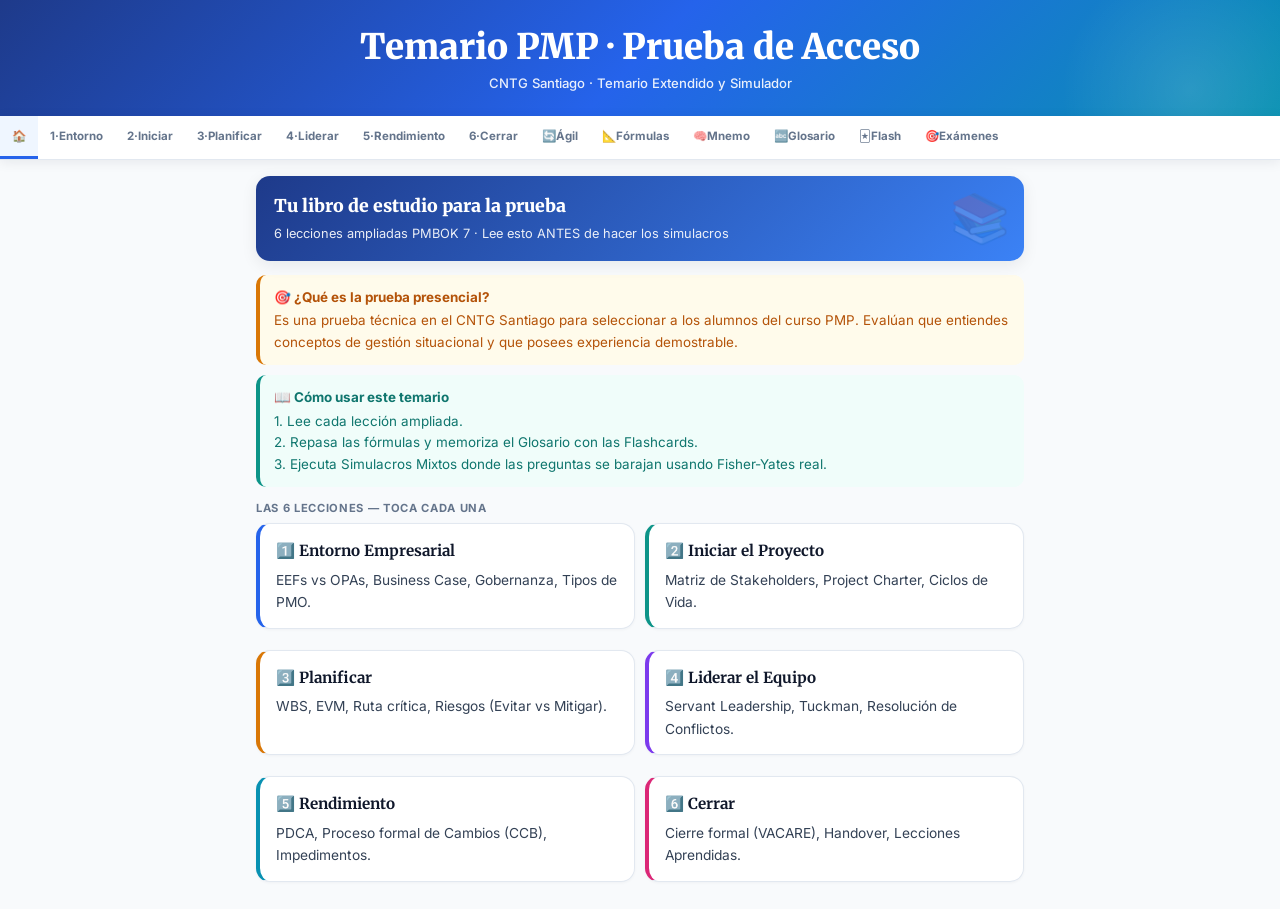
==== commit 0f7e70de: "Update index.html" ====
--- a/index.html
+++ b/index.html
@@ -126,7 +126,7 @@
 
 <div class="hero">
   <div class="h1">Temario PMP · Prueba de Acceso</div>
-  <div class="h2">CNTG Santiago · 23 abril 2026 · 16:30h · Fran Paredes</div>
+  <div class="h2">CNTG Santiago · Temario Extendido y Simulador</div>
 </div>
 
 <nav class="nav">
@@ -145,339 +145,224 @@
   <button class="nb" onclick="go('quiz')">🎯Exámenes</button>
 </nav>
 
-<!-- HOME -->
 <div id="p-home" class="pg on">
-  <div class="hb" style="background:linear-gradient(135deg,#1E3A8A,#3B82F6);" data-i="📚"><h2>Tu libro de estudio para la prueba</h2><p>6 lecciones del temario CNTG · Lee esto ANTES de hacer los simulacros</p></div>
-  <div class="ib ib-a"><strong>🎯 ¿Qué es la prueba del 23 abril?</strong>Es una prueba técnica presencial en el CNTG Santiago para seleccionar a los 20 alumnos del curso PMP. Evalúan que entiendes conceptos básicos de gestión de proyectos y que tienes experiencia real.</div>
-  <div class="ib ib-t"><strong>📖 Cómo usar este temario</strong>1. Lee cada lección en orden (1→6 + Ágil)<br>2. Repasa las fórmulas y mnemotecnias<br>3. Luego abre el Simulador de Prueba de Acceso para practicar con los exámenes</div>
+  <div class="hb" style="background:linear-gradient(135deg,#1E3A8A,#3B82F6);" data-i="📚"><h2>Tu libro de estudio para la prueba</h2><p>6 lecciones ampliadas PMBOK 7 · Lee esto ANTES de hacer los simulacros</p></div>
+  <div class="ib ib-a"><strong>🎯 ¿Qué es la prueba presencial?</strong>Es una prueba técnica en el CNTG Santiago para seleccionar a los alumnos del curso PMP. Evalúan que entiendes conceptos de gestión situacional y que posees experiencia demostrable.</div>
+  <div class="ib ib-t"><strong>📖 Cómo usar este temario</strong>1. Lee cada lección ampliada.<br>2. Repasa las fórmulas y memoriza el Glosario con las Flashcards.<br>3. Ejecuta Simulacros Mixtos donde las preguntas se barajan usando Fisher-Yates real.</div>
   <div class="lbl">Las 6 lecciones — toca cada una</div>
   <div class="g2x">
-    <div class="c bl" onclick="go('l1')" style="cursor:pointer"><h3>1️⃣ Entorno Empresarial</h3><p>Fundamentos, estrategia, Business Case, gobernanza, cumplimiento.</p></div>
-    <div class="c tl" onclick="go('l2')" style="cursor:pointer"><h3>2️⃣ Iniciar el Proyecto</h3><p>Stakeholders, Charter, Tuckman, enfoque predictivo/ágil/híbrido.</p></div>
-    <div class="c al" onclick="go('l3')" style="cursor:pointer"><h3>3️⃣ Planificar</h3><p>WBS, EVM, ruta crítica, PERT, riesgos (EMV), calidad.</p></div>
-    <div class="c pl" onclick="go('l4')" style="cursor:pointer"><h3>4️⃣ Liderar el Equipo</h3><p>Servant Leadership, RACI, conflictos, comunicaciones, Tuckman.</p></div>
-    <div class="c cl" onclick="go('l5')" style="cursor:pointer"><h3>5️⃣ Rendimiento</h3><p>PDCA, control de cambios, issues vs riesgos, mejora continua.</p></div>
-    <div class="c pkl" onclick="go('l6')" style="cursor:pointer"><h3>6️⃣ Cerrar</h3><p>Cierre formal, beneficios, lecciones aprendidas, transferencia.</p></div>
-  </div>
-  <div class="mn"><b>Mnemotecnia — 6 lecciones</b><span><strong>"En Inicio Planifico Liderando Rindiendo y Cerrando"</strong><br>Entorno → Iniciar → Planificar → Liderar → Rendimiento → Cerrar</span></div>
-  <div class="ib ib-b"><strong>💬 Tu frase para la prueba oral</strong>"Gestiono un departamento técnico nacional desde 2020: equipos remotos, SLAs corporativos, dashboards en Power BI y reporting directo al CEO. El PMP me dará el marco para sistematizar lo que ya hago."</div>
-</div>
-
-<!-- L1 -->
+    <div class="c bl" onclick="go('l1')" style="cursor:pointer"><h3>1️⃣ Entorno Empresarial</h3><p>EEFs vs OPAs, Business Case, Gobernanza, Tipos de PMO.</p></div>
+    <div class="c tl" onclick="go('l2')" style="cursor:pointer"><h3>2️⃣ Iniciar el Proyecto</h3><p>Matriz de Stakeholders, Project Charter, Ciclos de Vida.</p></div>
+    <div class="c al" onclick="go('l3')" style="cursor:pointer"><h3>3️⃣ Planificar</h3><p>WBS, EVM, Ruta crítica, Riesgos (Evitar vs Mitigar).</p></div>
+    <div class="c pl" onclick="go('l4')" style="cursor:pointer"><h3>4️⃣ Liderar el Equipo</h3><p>Servant Leadership, Tuckman, Resolución de Conflictos.</p></div>
+    <div class="c cl" onclick="go('l5')" style="cursor:pointer"><h3>5️⃣ Rendimiento</h3><p>PDCA, Proceso formal de Cambios (CCB), Impedimentos.</p></div>
+    <div class="c pkl" onclick="go('l6')" style="cursor:pointer"><h3>6️⃣ Cerrar</h3><p>Cierre formal (VACARE), Handover, Lecciones Aprendidas.</p></div>
+  </div>
+</div>
+
 <div id="p-l1" class="pg">
-  <div class="hb" style="background:linear-gradient(135deg,#1E3A8A,#3B82F6);" data-i="🏢"><h2>Lección 1 · Entorno Empresarial</h2><p>Fundamentos · Alineamiento · Beneficios · Gobernanza · Cumplimiento</p></div>
-  <div class="c bl"><h3>Proyecto vs Operación</h3><p><strong>Proyecto</strong> = esfuerzo temporal para crear un resultado único. Tiene principio y fin.</p><p><strong>Operación</strong> = trabajo continuo y repetitivo. NO es un proyecto.</p>
-    <div class="mn"><b>Mnemotecnia "TUC"</b><span><strong>T</strong>emporal · <strong>U</strong>nico · <strong>C</strong>ambiante — las 3 características de un proyecto</span></div>
-    <div class="sg">Instalar CCTV en 15 sedes = PROYECTO. Dar soporte 24/7 a esos sistemas = OPERACIÓN.</div>
-  </div>
-  <div class="c bl"><h3>Programa vs Portafolio</h3><p><strong>Programa</strong> = grupo de proyectos relacionados (ej: todos los proyectos de un cliente).</p><p><strong>Portafolio</strong> = todos los programas y proyectos de la organización alineados con la estrategia.</p></div>
-  <div class="c bl"><h3>Alineamiento estratégico</h3><p>Todo proyecto debe alinearse con la estrategia de la organización. Si no aporta valor estratégico, no debería existir.</p>
-    <div class="tw"><table><tr><th>Nivel</th><th>Define</th><th>Horizonte</th></tr><tr><td><strong>Estratégico</strong></td><td>Visión, misión, objetivos</td><td>3-5 años</td></tr><tr><td><strong>Táctico</strong></td><td>Portafolios, programas</td><td>1 año</td></tr><tr><td><strong>Operativo</strong></td><td>Proyectos y tareas</td><td>Meses</td></tr></table></div>
-  </div>
-  <div class="c bl"><h3>Business Case y valor</h3><p>El <strong>Business Case</strong> justifica la inversión ("¿por qué hacer este proyecto?").</p><p>El <strong>Benefits Management Plan</strong> define cómo se realizarán los beneficios.</p>
-    <div class="fm"><b>Fórmula ROI</b><code>ROI = (Beneficio - Inversión) / Inversión × 100</code><div class="eg"><strong>Ejemplo:</strong> Inviertes 50k€, genera 80k€ → ROI = (80-50)/50×100 = <strong>60%</strong></div></div>
-    <div class="fm"><b>NPV, IRR, Payback — reglas rápidas para el examen</b><span><strong>NPV</strong> más alto = mejor proyecto (positivo=viable, negativo=pérdidas)</span><span><strong>IRR</strong> más alto = mejor proyecto (debe superar la tasa de descuento)</span><span><strong>Payback</strong> más corto = mejor (cuánto tarda en recuperarse la inversión)</span></div>
-  </div>
-  <div class="c bl"><h3>Tipos de organización</h3>
-    <div class="tw"><table><tr><th>Tipo</th><th>Poder del PM</th><th>Ejemplo</th></tr><tr><td><strong>Funcional</strong></td><td>Poco — los recursos reportan a jefes de departamento</td><td>Ministerio público</td></tr><tr><td><strong>Matricial</strong></td><td>Medio — comparte autoridad con jefes funcionales</td><td>Segurma (tú coordinas técnicos que reportan a operaciones)</td></tr><tr><td><strong>Por proyectos</strong></td><td>Máximo — equipo dedicado</td><td>Empresa de construcción</td></tr></table></div>
-  </div>
-  <div class="c bl"><h3>Gestión del cambio organizacional</h3><p>Los proyectos generan cambios. Las personas se resisten al cambio. El PM lo gestiona.</p>
-    <div class="mn"><b>Modelo ADKAR de Prosci</b><span><strong>A</strong>wareness (consciencia) → <strong>D</strong>esire (deseo) → <strong>K</strong>nowledge (conocimiento) → <strong>A</strong>bility (habilidad) → <strong>R</strong>einforcement (refuerzo)</span></div>
-  </div>
-  <div class="c bl"><h3>Gobernanza</h3><p>Estructura de decisión: ¿quién aprueba cambios? ¿qué decide el PM solo? ¿cuándo escalar al sponsor?</p>
-    <div class="sg">Tu estructura L2/L3 en Segurma = gobernanza de proyecto PMP.</div>
-  </div>
-  <div class="c bl"><h3>Cumplimiento (Compliance)</h3><p>Identificar y cumplir requisitos legales y normativos DESDE EL INICIO, nunca sobre la marcha.</p>
-    <div class="mn"><b>"LRSI" — 4 tipos de cumplimiento</b><span><strong>L</strong>egal · <strong>R</strong>egulatorio · <strong>S</strong>eguridad · <strong>I</strong>nterno</span></div>
-    <div class="sg">Antes de instalar alarmas Grado 2/3 verificas la normativa de seguridad privada. Eso es cumplimiento regulatorio.</div>
-  </div>
-  <div class="c bl"><h3>Reservas presupuestarias</h3>
-    <div class="tw"><table><tr><th>Tipo</th><th>Para qué</th><th>Quién la usa</th></tr><tr><td><strong>Contingency Reserve</strong></td><td>Riesgos CONOCIDOS y planificados</td><td>El PM</td></tr><tr><td><strong>Management Reserve</strong></td><td>Riesgos DESCONOCIDOS</td><td>Solo el Sponsor</td></tr></table></div>
-  </div>
-</div>
-
-<!-- L2 -->
+  <div class="hb" style="background:linear-gradient(135deg,#1E3A8A,#3B82F6);" data-i="🏢"><h2>Lección 1 · Entorno Empresarial</h2><p>Alineamiento estratégico · EEF vs OPA · Tipos de PMO</p></div>
+  <div class="c bl"><h3>EEFs vs OPAs (Factores vs Activos)</h3>
+    <div class="tw"><table><tr><th>EEF (Factores Ambientales)</th><th>OPA (Activos de los Procesos)</th></tr><tr><td>Condiciones que <strong>NO controlas</strong> y restringen el proyecto.</td><td>Procesos, políticas y conocimiento que <strong>AYUDAN</strong> al proyecto.</td></tr><tr><td>Leyes, mercado, infraestructura, clima, cultura corporativa, RGPD.</td><td>Plantillas, lecciones aprendidas históricas, software de la empresa, normas internas.</td></tr></table></div>
+  </div>
+  <div class="c bl"><h3>Tipos de PMO (Project Management Office)</h3>
+    <div class="tw"><table><tr><th>Tipo</th><th>Nivel de Control</th><th>Rol Principal</th></tr><tr><td><strong>De Soporte</strong></td><td>Bajo</td><td>Provee plantillas, formación y acceso a OPAs. Consultiva.</td></tr><tr><td><strong>De Control</strong></td><td>Medio</td><td>Exige cumplimiento de marcos y metodologías (Auditorías).</td></tr><tr><td><strong>Directiva</strong></td><td>Alto</td><td>Asigna a los PMs y dirige directamente los proyectos.</td></tr></table></div>
+  </div>
+  <div class="c bl"><h3>Cumplimiento (Compliance)</h3><p>Identificar y cumplir requisitos legales DESDE EL INICIO. No es negociable.</p>
+    <div class="mn"><b>"LRSI" — 4 tipos de cumplimiento</b><span><strong>L</strong>egal (Leyes gubernamentales) · <strong>R</strong>egulatorio (Normas del sector) · <strong>S</strong>eguridad · <strong>I</strong>nterno (Políticas de RRHH/IT)</span></div>
+  </div>
+  <div class="c bl"><h3>Selección de Proyectos y Business Case</h3><p>El <strong>Business Case</strong> justifica la inversión ("¿por qué hacer este proyecto?"). Si el NPV es negativo o pierde alineamiento estratégico, se cancela el proyecto.</p>
+    <div class="fm"><b>NPV, IRR, Payback — reglas para el examen</b><span><strong>NPV</strong> (Valor Actual Neto) más alto = mejor.</span><span><strong>IRR</strong> (Tasa Interna Retorno) más alta = mejor.</span><span><strong>Payback</strong> (Retorno Inversión) más CORTO = mejor.</span></div>
+  </div>
+</div>
+
 <div id="p-l2" class="pg">
-  <div class="hb" style="background:linear-gradient(135deg,#134E4A,#14B8A6);" data-i="🚀"><h2>Lección 2 · Iniciar el Proyecto</h2><p>Stakeholders · Equipo · Charter · Enfoque</p></div>
-  <div class="c tl"><h3>Identificar stakeholders</h3><p><strong>Stakeholder</strong> = cualquier persona afectada por el proyecto. El PRIMER paso es identificarlos TODOS.</p>
-    <div class="mn"><b>Matriz Poder/Interés "GMMM"</b><span><strong>G</strong>estionar de cerca (Alto Poder + Alto Interés)<br><strong>M</strong>antener Satisfecho (Alto Poder + Bajo Interés)<br><strong>M</strong>antener Informado (Bajo Poder + Alto Interés)<br><strong>M</strong>onitorizar (Bajo Poder + Bajo Interés)</span></div>
-    <div class="tw"><table><tr><th>Nivel engagement</th><th>Significado</th></tr><tr><td><strong>Unaware</strong> (Desconocedor)</td><td>No conoce el proyecto</td></tr><tr><td><strong>Resistant</strong> (Resistente)</td><td>Conoce y se opone</td></tr><tr><td><strong>Neutral</strong></td><td>Ni a favor ni en contra</td></tr><tr><td><strong>Supportive</strong> (Favorable)</td><td>Apoya el proyecto</td></tr><tr><td><strong>Leading</strong> (Líder)</td><td>Activamente comprometido</td></tr></table></div>
-  </div>
-  <div class="c tl"><h3>Formar el equipo — Modelo Tuckman</h3>
+  <div class="hb" style="background:linear-gradient(135deg,#134E4A,#14B8A6);" data-i="🚀"><h2>Lección 2 · Iniciar el Proyecto</h2><p>Stakeholders · Charter · Ciclos de Vida</p></div>
+  <div class="c tl"><h3>Matriz de Stakeholders (Poder / Interés)</h3><p>El <strong>PRIMER</strong> paso de todo proyecto es identificar a los interesados y su nivel de impacto.</p>
+    <div class="tw"><table><tr><th>Poder</th><th>Interés</th><th>Estrategia a aplicar</th></tr><tr><td>Alto</td><td>Alto</td><td><strong>Gestionar de cerca</strong> (Sponsors, clientes clave)</td></tr><tr><td>Alto</td><td>Bajo</td><td><strong>Mantener Satisfecho</strong> (Gerentes de otros departamentos)</td></tr><tr><td>Bajo</td><td>Alto</td><td><strong>Mantener Informado</strong> (Usuarios finales)</td></tr><tr><td>Bajo</td><td>Bajo</td><td><strong>Monitorizar</strong> (Público general)</td></tr></table></div>
+  </div>
+  <div class="c tl"><h3>Project Charter (Acta de Constitución)</h3><p>Documento firmado por el Sponsor. Sin él, el PM NO tiene autoridad formal para comprometer fondos corporativos.</p>
+    <div class="mn"><b>Contenido del Charter "ROCAS"</b><span><strong>R</strong>ol del PM y nivel de autoridad<br><strong>O</strong>bjetivos de negocio de alto nivel<br><strong>C</strong>riterios de éxito y aceptación general<br><strong>A</strong>lcance y riesgos principales<br><strong>S</strong>ponsor firmante</span></div>
+  </div>
+  <div class="c tl"><h3>Selección del Ciclo de Vida</h3>
+    <div class="tw"><table><tr><th>Ciclo</th><th>Características y Cuándo usarlo</th></tr><tr><td><strong>Predictivo (Cascada)</strong></td><td>Alcance y requisitos claros desde el inicio. Baja incertidumbre. Una sola entrega final.</td></tr><tr><td><strong>Ágil (Adaptativo)</strong></td><td>Requisitos cambiantes. Alta incertidumbre (I+D, Software). Entregas iterativas cada 2-4 semanas para feedback.</td></tr><tr><td><strong>Híbrido</strong></td><td>Combinación. Ej: Hardware predictivo + Software ágil.</td></tr></table></div>
+  </div>
+</div>
+
+<div id="p-l3" class="pg">
+  <div class="hb" style="background:linear-gradient(135deg,#92400E,#F59E0B);" data-i="📋"><h2>Lección 3 · Planificar</h2><p>Ruta crítica · WBS · EVM · Gestión de Riesgos</p></div>
+  <div class="c al"><h3>WBS (Work Breakdown Structure)</h3><p>Desglose jerárquico. La WBS debe contener el <strong>100%</strong> del trabajo, incluida la gestión. El nivel más bajo es el <em>Paquete de Trabajo</em>.</p></div>
+  <div class="c al"><h3>Aceleración de Cronograma</h3>
+    <div class="tw"><table><tr><th>Técnica</th><th>Cómo funciona</th><th>Impacto principal</th></tr><tr><td><strong>Crashing</strong></td><td>Añadir más recursos a tareas críticas.</td><td><strong>Aumenta el Coste</strong> (Horas extra).</td></tr><tr><td><strong>Fast Tracking</strong></td><td>Ejecutar tareas secuenciales en paralelo.</td><td><strong>Aumenta el Riesgo</strong> (Retrabajo).</td></tr></table></div>
+  </div>
+  <div class="c al"><h3>EVM — Variables y Estado (CPI / SPI)</h3>
+    <div class="fm"><b>Regla de Oro CPI y SPI</b><span><strong>Mayor que 1 = BUENO</strong> (ahorrando dinero / adelantado).</span><span><strong>Menor que 1 = MALO</strong> (sobre presupuesto / retrasado).</span></div>
+  </div>
+  <div class="c al"><h3>Estrategias de Riesgos (Negativos)</h3>
+    <div class="tw"><table><tr><th>Estrategia</th><th>Descripción PMP</th></tr><tr><td><strong>Evitar</strong></td><td>Eliminar la amenaza cambiando el plan o el diseño.</td></tr><tr><td><strong>Mitigar</strong></td><td>Reducir la probabilidad o el impacto (ej. hacer pruebas extra).</td></tr><tr><td><strong>Transferir</strong></td><td>Pasar el impacto financiero a un tercero (ej. Seguro, Outsourcing).</td></tr><tr><td><strong>Aceptar</strong></td><td>No actuar. Puede ser activa (reserva de dinero) o pasiva.</td></tr></table></div>
+  </div>
+  <div class="c al"><h3>Calidad: QA vs QC</h3><p><strong>QA (Aseguramiento):</strong> Audita los PROCESOS mientras se trabaja. Previene errores.<br><strong>QC (Control):</strong> Inspecciona el PRODUCTO final. Detecta defectos.</p></div>
+</div>
+
+<div id="p-l4" class="pg">
+  <div class="hb" style="background:linear-gradient(135deg,#5B21B6,#8B5CF6);" data-i="👥"><h2>Lección 4 · Liderar el Equipo</h2><p>Servant Leadership · Tuckman · Conflictos</p></div>
+  <div class="c pl"><h3>Inteligencia Emocional y Servant Leadership</h3><p>El PM PMP no ordena ni microgestiona. <strong>Protege al equipo, elimina impedimentos y fomenta la auto-organización.</strong> Ante cualquier fallo personal, el PM siempre escucha y busca la causa raíz antes de penalizar.</p></div>
+  <div class="c pl"><h3>Modelo de Tuckman (Evolución de equipos)</h3>
     <div class="tk">
-      <div class="ts"><div class="ic" style="background:var(--blue-l)">🤝</div><div class="nm" style="color:var(--blue-d)">Forming</div><div class="ds">Se conocen</div></div>
+      <div class="ts"><div class="ic" style="background:var(--blue-l)">🤝</div><div class="nm" style="color:var(--blue-d)">Forming</div><div class="ds">Cortesía</div></div>
       <div class="ts"><div class="ic" style="background:var(--amber-l)">🌩</div><div class="nm" style="color:var(--amber-d)">Storming</div><div class="ds">Conflictos</div></div>
       <div class="ts"><div class="ic" style="background:var(--purple-l)">📋</div><div class="nm" style="color:var(--purple-d)">Norming</div><div class="ds">Normas</div></div>
-      <div class="ts"><div class="ic" style="background:var(--teal-l)">🚀</div><div class="nm" style="color:var(--teal-d)">Performing</div><div class="ds">Alto rend ✅</div></div>
-      <div class="ts"><div class="ic" style="background:var(--g1)">🎓</div><div class="nm" style="color:var(--ink3)">Adjourning</div><div class="ds">Cierre</div></div>
+      <div class="ts"><div class="ic" style="background:var(--teal-l)">🚀</div><div class="nm" style="color:var(--teal-d)">Performing</div><div class="ds">Auto-org.</div></div>
+      <div class="ts"><div class="ic" style="background:var(--g1)">🎓</div><div class="nm" style="color:var(--ink3)">Adjourning</div><div class="ds">Disolución</div></div>
     </div>
-    <div class="mn"><b>Mnemotecnia Tuckman "FSNPA"</b><span>Forming · Storming · Norming · Performing · Adjourning<br><br>Cuando incorporas a alguien nuevo → el equipo vuelve parcialmente a Storming. Es NORMAL.</span></div>
-    <div class="sg">Técnico nuevo + veteranos cuestionándole = Storming. Facilita la integración, no evites el conflicto.</div>
-  </div>
-  <div class="c tl"><h3>Project Charter</h3><p>Documento que autoriza formalmente el proyecto y da poder al PM. Lo firma el Sponsor.</p>
-    <div class="mn"><b>Contenido del Charter "ROCAS"</b><span><strong>R</strong>ol del PM y autoridad<br><strong>O</strong>bjetivos del proyecto<br><strong>C</strong>riterios de éxito<br><strong>A</strong>lcance general (high-level)<br><strong>S</strong>ponsor firmante</span></div>
-    <div class="ib ib-r"><strong>⚠️ Regla clave:</strong>Sin Project Charter el proyecto NO existe oficialmente y TÚ no tienes autoridad como PM.</div>
-  </div>
-  <div class="c tl"><h3>Determinar el enfoque</h3>
-    <div class="tw"><table><tr><th></th><th>Predictivo</th><th>Ágil</th><th>Híbrido</th></tr><tr><td><strong>Requisitos</strong></td><td>Estables y claros</td><td>Cambiantes</td><td>Mezcla</td></tr><tr><td><strong>Cambios</strong></td><td>Costosos, formales</td><td>Bienvenidos</td><td>Según fase</td></tr><tr><td><strong>Entregas</strong></td><td>Una al final</td><td>Incrementales (2-4 sem)</td><td>Ambas</td></tr><tr><td><strong>Ejemplo Segurma</strong></td><td>CCTV con planos fijos</td><td>App de monitorización</td><td>Modernizar sistema en cliente operando</td></tr></table></div>
-  </div>
-</div>
-
-<!-- L3 -->
-<div id="p-l3" class="pg">
-  <div class="hb" style="background:linear-gradient(135deg,#92400E,#F59E0B);" data-i="📋"><h2>Lección 3 · Planificar</h2><p>Alcance · Cronograma · Presupuesto · Riesgos · Calidad</p></div>
-  <div class="ib ib-a"><strong>⚡ La lección más densa</strong>Aquí están las fórmulas EVM, ruta crítica, WBS y riesgos. Dedica más tiempo a esta lección. Consulta la pestaña 📐 Fórmulas para ver todas las fórmulas paso a paso.</div>
-  <div class="c al"><h3>WBS — Work Breakdown Structure</h3><p>Descomposición jerárquica de TODO el trabajo del proyecto. La WBS debe representar el <strong>100% del trabajo</strong> (Regla del 100%).</p>
-    <div class="tw"><table><tr><th>Concepto</th><th>Quién lo genera</th><th>Cómo evitarlo</th></tr><tr><td><strong>Scope Creep</strong></td><td>CLIENTE pide cosas pequeñas</td><td>Control de cambios formal</td></tr><tr><td><strong>Gold Plating</strong></td><td>EQUIPO añade extras</td><td>Disciplina, seguir el alcance</td></tr></table></div>
-    <div class="sg">Un técnico instala cámaras extra "para que quede mejor" sin que se las pidieran = Gold Plating. Mala práctica.</div>
-  </div>
-  <div class="c al"><h3>Ruta Crítica y cronograma</h3><p><strong>Ruta Crítica (CPM)</strong> = secuencia de tareas más larga. Determina la duración MÍNIMA del proyecto. Float = 0 en tareas críticas.</p>
-    <div class="fm"><b>Fórmula PERT (3 puntos)</b><code>PERT = (O + 4M + P) / 6</code><span>O = Optimista, M = Más probable, P = Pesimista</span><div class="eg"><strong>Ejemplo:</strong> O=3d, M=5d, P=10d → PERT = (3+20+10)/6 = <strong>5,5 días</strong></div></div>
-    <div class="mn"><b>Compresión del cronograma</b><span><strong>Fast Tracking</strong> → tareas en PARALELO (gratis pero frágil, ↑riesgo)<br><strong>Crashing</strong> → más RECURSOS (cuesta más dinero, ↓riesgo)<br><br>"Fast es Free pero Frágil, Crashing Cuesta pero es seguro"</span></div>
-  </div>
-  <div class="c al"><h3>EVM — Earned Value Management</h3>
-    <div class="mn"><b>"Pedro Vende · El Valor · Actual Cuesta"</b><span><strong>PV</strong> (Planned Value) = lo que DEBÍAS tener<br><strong>EV</strong> (Earned Value) = lo que TIENES<br><strong>AC</strong> (Actual Cost) = lo que GASTASTE</span></div>
-    <div class="fm"><b>Varianzas — ¿Cuánto me desvío?</b><code>CV = EV - AC    ·    SV = EV - PV</code><span>Positivo = bien · Negativo = mal</span></div>
-    <div class="fm"><b>Índices — ¿Qué tal voy?</b><code>CPI = EV / AC    ·    SPI = EV / PV</code><span><strong>&gt;1 = BUENO</strong> (bajo presupuesto / adelantado)</span><span><strong>&lt;1 = MALO</strong> (sobre presupuesto / retrasado)</span><div class="eg"><strong>Ejemplo 20 sedes:</strong> PV=70k, EV=60k, AC=80k<br>CPI = 60/80 = <strong>0,75</strong> → sobre presupuesto ❌<br>SPI = 60/70 = <strong>0,86</strong> → retrasado ❌</div></div>
-    <div class="fm"><b>EAC — ¿Cuánto costará al final?</b><code>EAC = BAC / CPI</code><span>BAC = presupuesto original total</span><div class="eg">BAC=200k, CPI=0,75 → EAC = 200.000/0,75 = <strong>266.666€</strong> (66k más caro)</div></div>
-    <div class="mn"><b>Regla de oro CPI/SPI</b><span><strong>"Mayor que 1 es Bueno, Menor que 1 es Malo"</strong><br>Aplica igual a CPI (coste) y SPI (tiempo). =1 = en plan exacto.</span></div>
-  </div>
-  <div class="c al"><h3>Gestión de Riesgos</h3>
-    <div class="tw"><table><tr><th>Concepto</th><th>Cuándo</th><th>Registro</th></tr><tr><td><strong>Riesgo</strong></td><td>Evento FUTURO posible</td><td>Risk Register</td></tr><tr><td><strong>Issue</strong></td><td>Ya ha OCURRIDO</td><td>Issue Log</td></tr></table></div>
-    <div class="fm"><b>Fórmula EMV (Expected Monetary Value)</b><code>EMV = Probabilidad × Impacto monetario</code><div class="eg">35% × 12.000€ = EMV <strong>4.200€</strong> → invierte hasta 4.200€ en mitigación</div></div>
-    <div class="mn"><b>Riesgos negativos "META"</b><span><strong>M</strong>itigar (reducir prob/impacto) · <strong>E</strong>vitar (cambiar plan) · <strong>T</strong>ransferir (seguro/contrato) · <strong>A</strong>ceptar</span></div>
-    <div class="mn"><b>Riesgos positivos "EMCA"</b><span><strong>E</strong>xplotar (hacer que ocurra) · <strong>M</strong>ejorar (↑prob/impacto) · <strong>C</strong>ompartir (aliarse) · <strong>A</strong>ceptar</span></div>
-  </div>
-  <div class="c al"><h3>Calidad: QA vs QC</h3>
-    <div class="tw"><table><tr><th></th><th>QA (Quality Assurance)</th><th>QC (Quality Control)</th></tr><tr><td><strong>Qué es</strong></td><td>Auditar PROCESOS</td><td>Inspeccionar PRODUCTO</td></tr><tr><td><strong>Cuándo</strong></td><td>ANTES de producir (previene)</td><td>DESPUÉS de producir (detecta)</td></tr><tr><td><strong>Segurma</strong></td><td>El proceso estándar de instalación</td><td>El checklist antes de entregar</td></tr></table></div>
-  </div>
-  <div class="c al"><h3>Tipos de contrato</h3>
-    <div class="tw"><table><tr><th>Tipo</th><th>Cómo funciona</th><th>Riesgo en...</th></tr><tr><td><strong>Precio Fijo (FP)</strong></td><td>Precio cerrado</td><td>VENDEDOR</td></tr><tr><td><strong>Coste + Honorarios (CR)</strong></td><td>Coste real + margen</td><td>COMPRADOR</td></tr><tr><td><strong>Tiempo y Material (T&M)</strong></td><td>Pago por horas y materiales</td><td>Compartido</td></tr></table></div>
-  </div>
-</div>
-
-<!-- L4 -->
-<div id="p-l4" class="pg">
-  <div class="hb" style="background:linear-gradient(135deg,#5B21B6,#8B5CF6);" data-i="👥"><h2>Lección 4 · Liderar el Equipo</h2><p>Liderazgo · RACI · Comunicación · Conflictos</p></div>
-  <div class="ib ib-p"><strong>🫶 El corazón del PMP Ed.7</strong>El PM es un servant leader: facilita, no ordena. Cuando hay conflicto → escucha primero. Cuando el equipo falla → pregunta por qué.</div>
-  <div class="c pl"><h3>Servant Leadership</h3><p>El PM sirve al equipo: elimina obstáculos, da autonomía, facilita recursos. No microgestiona.</p>
-    <div class="mn"><b>"SERVE"</b><span><strong>S</strong>upport (apoyar) · <strong>E</strong>mpower (empoderar) · <strong>R</strong>emove obstacles · <strong>V</strong>ision · <strong>E</strong>ncourage</span></div>
-    <div class="tw"><table><tr><th>Estilo</th><th>Cuándo usar</th></tr><tr><td><strong>Servant Leader ✅</strong></td><td>PMP Ed.7 lo prefiere. Equipos ágiles y maduros.</td></tr><tr><td><strong>Transformacional</strong></td><td>Proyectos de cambio, innovación</td></tr><tr><td><strong>Transaccional</strong></td><td>Operativos, premios/castigos</td></tr><tr><td><strong>Laissez-faire</strong></td><td>Equipos muy senior</td></tr></table></div>
-    <div class="sg">Cuando un técnico no puede entrar al edificio y TÚ llamas al cliente para desbloquearlo → eso es Servant Leadership.</div>
-  </div>
-  <div class="c pl"><h3>Matriz RACI</h3>
-    <div class="mn"><b>"Rápido Alguien Consulta Informa"</b><span><strong>R</strong>esponsible → quien EJECUTA (varios posibles)<br><strong>A</strong>ccountable → quien APRUEBA (<strong>SOLO 1</strong> por tarea)<br><strong>C</strong>onsulted → a quien se PREGUNTA antes<br><strong>I</strong>nformed → a quien se AVISA después<br><br>Regla de oro: <em>"Si hay 2 Accountable, no hay ninguno"</em></span></div>
-  </div>
-  <div class="c pl"><h3>Canales de Comunicación</h3>
-    <div class="fm"><b>Fórmula Canales</b><code>Canales = n × (n-1) / 2</code><div class="eg">Con 5 personas: 10 canales<br>Con 8 personas: <strong>28 canales</strong><br>Con 10 personas: 45 canales<br>¡Cada persona aumenta EXPONENCIALMENTE la complejidad!</div></div>
-  </div>
-  <div class="c pl"><h3>Resolución de conflictos</h3>
-    <div class="mn"><b>"CNSFE" — de mejor a peor</b><span>✅ <strong>C</strong>olaborar/Resolver (win-win — SIEMPRE primero)<br>✅ <strong>N</strong>egociar/Comprometer (ambos ceden)<br>⚠️ <strong>S</strong>uavizar (minimizar diferencias)<br>❌ <strong>F</strong>orzar (imponer)<br>❌ <strong>E</strong>vitar (ignorar)</span></div>
-    <div class="sg">Dos técnicos en conflicto: 1) Hablas con cada uno por separado 2) Buscas solución win-win conjunta 3) Documentas acuerdo como norma de equipo.</div>
-  </div>
-  <div class="c pl"><h3>Teorías de motivación</h3>
-    <div class="tw"><table><tr><th>Teoría</th><th>Concepto clave</th></tr><tr><td><strong>Maslow</strong></td><td>5 niveles: fisiológicas → seguridad → social → reconocimiento → autorrealización. No puedes motivar con reconocimiento si el sueldo es malo.</td></tr><tr><td><strong>Herzberg</strong></td><td>Factores higiénicos (sueldo, condiciones) evitan insatisfacción. Factores motivadores (logro, responsabilidad) generan satisfacción.</td></tr><tr><td><strong>McGregor X/Y</strong></td><td>X: personas perezosas, necesitan control. Y: personas auto-motivadas. <strong>PMP promueve Teoría Y.</strong></td></tr></table></div>
-  </div>
-</div>
-
-<!-- L5 -->
+    <p>⚠️ <strong>Regla:</strong> Si se añade o quita alguien del equipo en fase Performing, retroceden temporalmente a Storming/Forming.</p>
+  </div>
+  <div class="c pl"><h3>Resolución de Conflictos</h3>
+    <div class="tw"><table><tr><th>Técnica</th><th>Cuándo aplica (Según PMI)</th></tr><tr><td><strong>Colaborar / Resolver</strong></td><td><strong>(Win-Win)</strong> Analizar juntos. Es SIEMPRE la opción preferida por el PMI.</td></tr><tr><td><strong>Negociar (Compromise)</strong></td><td><strong>(Lose-Lose)</strong> Ambas partes ceden algo. Segunda mejor opción.</td></tr><tr><td><strong>Suavizar (Smooth)</strong></td><td>Minimizar diferencias para mantener la paz temporal.</td></tr><tr><td><strong>Forzar / Dirigir</strong></td><td><strong>(Win-Lose)</strong> Imponer solución. Solo para emergencias.</td></tr></table></div>
+  </div>
+  <div class="c pl"><h3>Matriz RACI</h3><p><strong>R</strong>esponsible (Ejecuta), <strong>A</strong>ccountable (Aprueba/Dueño), <strong>C</strong>onsulted (Bidireccional antes), <strong>I</strong>nformed (Unidireccional después).<br>⚠️ Solo puede haber <strong>UN solo Accountable</strong> por tarea.</p></div>
+</div>
+
 <div id="p-l5" class="pg">
-  <div class="hb" style="background:linear-gradient(135deg,#164E63,#06B6D4);" data-i="📊"><h2>Lección 5 · Apoyar el Rendimiento</h2><p>Mejora continua · Evaluar progreso · Problemas · Cambios</p></div>
-  <div class="c cl"><h3>Mejora continua — PDCA</h3>
-    <div class="mn"><b>Ciclo PDCA de Deming</b><span><strong>P</strong>lan (planificar mejora) → <strong>D</strong>o (ejecutar en pequeño) → <strong>C</strong>heck (comprobar) → <strong>A</strong>ct (estandarizar o corregir)<br><br>Se repite cíclicamente. Nunca termina.</span></div>
-  </div>
-  <div class="c cl"><h3>Mentoring vs Coaching</h3>
-    <div class="mn"><b>"Mentor da mapa, Coach da brújula"</b><span><strong>Mentoring</strong> = enseñar desde mi experiencia (doy respuestas)<br><strong>Coaching</strong> = ayudar a descubrir (hago preguntas)</span></div>
-  </div>
-  <div class="c cl"><h3>Evaluar progreso con EVM</h3><p>Usar CPI y SPI continuamente. Reportar siempre con: <strong>DATOS + CAUSA + OPCIONES</strong>, nunca solo el problema.</p>
-    <div class="sg">Tus dashboards Power BI = EVM visual. Cuando un proyecto va mal, reportas al CEO con los números, la causa y las opciones.</div>
-  </div>
-  <div class="c cl"><h3>Riesgo vs Issue vs Impediment</h3>
-    <div class="tw"><table><tr><th>Concepto</th><th>Cuándo</th><th>Registro</th></tr><tr><td><strong>Riesgo</strong></td><td>Evento FUTURO posible</td><td>Risk Register</td></tr><tr><td><strong>Issue</strong></td><td>Ya ha OCURRIDO</td><td>Issue Log</td></tr><tr><td><strong>Impediment</strong></td><td>Bloquea al equipo AHORA (ágil)</td><td>Impediment Backlog</td></tr></table></div>
-  </div>
-  <div class="c cl"><h3>Control de cambios</h3>
-    <div class="mn"><b>"REACCI" — 6 pasos</b><span><strong>R</strong>ecibir solicitud<br><strong>E</strong>valuar impacto (alcance/tiempo/coste/riesgos)<br><strong>A</strong>probar o rechazar (CCB decide)<br><strong>C</strong>ambiar el plan si se aprueba<br><strong>C</strong>omunicar a todos los afectados<br><strong>I</strong>nscribir en el Change Log</span></div>
-    <div class="ib ib-r"><strong>⚠️ Regla sagrada:</strong>El PM NUNCA implementa un cambio sin aprobación del CCB. Y NUNCA dice sí ni no sin evaluar el impacto primero.</div>
-  </div>
-</div>
-
-<!-- L6 -->
+  <div class="hb" style="background:linear-gradient(135deg,#164E63,#06B6D4);" data-i="📊"><h2>Lección 5 · Apoyar el Rendimiento</h2><p>PDCA · Control de Cambios · Issues</p></div>
+  <div class="c cl"><h3>Proceso Integrado de Control de Cambios</h3><p>NUNCA se implementa un cambio solo porque el cliente lo pida. El PM no es un tomador de pedidos.</p>
+    <div class="mn"><b>Flujo "REACCI"</b><span><strong>1. R</strong>ecibir petición formal<br><strong>2. E</strong>valuar impacto (Alcance, tiempo, coste, riesgos)<br><strong>3. A</strong>probar/Rechazar (El CCB o Sponsor decide)<br><strong>4. C</strong>ambiar el plan base<br><strong>5. C</strong>omunicar a stakeholders<br><strong>6. I</strong>mplementar</span></div>
+  </div>
+  <div class="c cl"><h3>Ciclo PDCA (Deming) - Mejora Continua</h3><p><strong>Plan</strong> (Identificar mejora) → <strong>Do</strong> (Probar en pequeño) → <strong>Check</strong> (Evaluar si funcionó) → <strong>Act</strong> (Estandarizar proceso en las OPAs).</p></div>
+  <div class="c cl"><h3>Riesgos vs Issues (Problemas)</h3>
+    <div class="tw"><table><tr><th>Riesgo</th><th>Problema (Issue / Impedimento)</th></tr><tr><td>Evento FUTURO (puede o no pasar).</td><td>Evento PRESENTE (ya ocurrió y bloquea).</td></tr><tr><td>Se anota en el <strong>Risk Register</strong>.</td><td>Se anota en el <strong>Issue Log</strong> o Impediment Board.</td></tr></table></div>
+  </div>
+  <div class="c cl"><h3>Scope Creep vs Gold Plating</h3><p><strong>Scope Creep:</strong> El cliente añade requerimientos invisibles sin control de cambios.<br><strong>Gold Plating:</strong> Tu equipo añade cosas no pedidas "para que quede mejor". Está prohibido en PMP.</p></div>
+</div>
+
 <div id="p-l6" class="pg">
-  <div class="hb" style="background:linear-gradient(135deg,#9D174D,#EC4899);" data-i="🎓"><h2>Lección 6 · Cerrar el Proyecto</h2><p>Cierre formal · Beneficios · Transferencia de conocimiento</p></div>
-  <div class="ib ib-pk"><strong>⚠️ Lo más importante:</strong>El proyecto NO está terminado hasta que el cliente lo acepta formalmente POR ESCRITO. Sin firma, sigue abierto.</div>
-  <div class="c pkl"><h3>Proceso de cierre</h3>
-    <div class="mn"><b>"VACARE" — 6 pasos del cierre</b><span><strong>V</strong>alidar entregables completados<br><strong>A</strong>ceptación firmada del cliente<br><strong>C</strong>ontratos con proveedores cerrados<br><strong>A</strong>rchivar documentación<br><strong>R</strong>ecursos del equipo liberados<br><strong>E</strong>lencia — lecciones aprendidas documentadas</span></div>
-  </div>
-  <div class="c pkl"><h3>Realización de beneficios</h3><p>No basta con entregar. Hay que VERIFICAR que los beneficios prometidos se materializan.</p><p><strong>Benefits Realization Review</strong> — revisiones periódicas post-proyecto.</p>
-    <div class="sg">Si prometiste "reducir incidencias 40%", a los 6 meses verificas si ocurrió. Si no, investigas por qué.</div>
-  </div>
-  <div class="c pkl"><h3>Transferencia de conocimiento</h3><p>Asegurar que el conocimiento no se pierde: documentación técnica, formación al cliente, Lessons Learned Register.</p>
-    <div class="mn"><b>Lecciones aprendidas "PSE"</b><span><strong>P</strong>roblema (qué ocurrió)<br><strong>S</strong>olución (qué hicimos)<br><strong>E</strong>scenarios futuros (cuándo aplicar esto)<br><br>⚠️ Documentar DURANTE todo el proyecto, no solo al final.</span></div>
-    <div class="sg">Técnico clave que se va: ANTES de irse, documenta todos los procedimientos que solo él sabe. Eso es transferencia de conocimiento PMP.</div>
-  </div>
-</div>
-
-<!-- ÁGIL -->
+  <div class="hb" style="background:linear-gradient(135deg,#9D174D,#EC4899);" data-i="🎓"><h2>Lección 6 · Cerrar el Proyecto</h2><p>Cierre formal · Transferencia · Lecciones</p></div>
+  <div class="ib ib-pk"><strong>⚠️ Regla Sagrada del Cierre:</strong> Un proyecto NO está cerrado solo porque el producto esté terminado. Se requiere la Aceptación Formal Firmada del cliente y el archivo documental.</div>
+  <div class="c pkl"><h3>Pasos del Cierre Administrativo</h3>
+    <div class="mn"><b>Mnemotecnia "VACARE"</b><span><strong>V</strong>alidar alcance (Inspección final)<br><strong>A</strong>ceptación formal (Firma del Acta)<br><strong>C</strong>errar contratos y pagar a proveedores<br><strong>A</strong>rchivar documentación técnica y financiera<br><strong>R</strong>ecursos liberados formalmente a RRHH<br><strong>E</strong>xcelencia: Indexar Lecciones Aprendidas</span></div>
+  </div>
+  <div class="c pkl"><h3>Transferencia (Handover) y Beneficios</h3><p>El PM debe asegurar que el equipo de <strong>Operaciones</strong> recibe formación y manuales para mantener el entregable.</p><p>Los beneficios reales de negocio se miden mediante el <strong>Benefits Realization Review</strong> meses después de cerrar el proyecto.</p></div>
+</div>
+
 <div id="p-agil" class="pg">
-  <div class="hb" style="background:linear-gradient(135deg,#134E4A,#14B8A6);" data-i="🔄"><h2>Metodología Ágil / Scrum</h2><p>50% del examen PMP es ágil</p></div>
-  <div class="ib ib-t"><strong>Dato crucial:</strong>El examen PMP mezcla 50% preguntas predictivas + 50% ágiles. Sin Scrum pierdes la mitad.</div>
-  <div class="c tl"><h3>Pilares de Scrum</h3>
-    <div class="mn"><b>"TIA"</b><span><strong>T</strong>ransparencia (todos ven lo mismo) · <strong>I</strong>nspección (revisar frecuentemente) · <strong>A</strong>daptación (cambiar si necesario)</span></div>
-  </div>
-  <div class="g2x">
-    <div class="c tl"><h3>👤 Roles Scrum</h3><p><strong>Product Owner</strong> — define QUÉ hacer. Gestiona el Backlog.</p><p><strong>Scrum Master</strong> — facilita el proceso. Elimina impedimentos. Es el Servant Leader.</p><p><strong>Dev Team</strong> — decide CÓMO hacer el trabajo. 3-9 personas.</p></div>
-    <div class="c tl"><h3>📦 Artefactos</h3><p><strong>Product Backlog</strong> — TODO el trabajo pendiente. Propiedad del PO.</p><p><strong>Sprint Backlog</strong> — lo que el equipo se compromete en este sprint.</p><p><strong>Incremento</strong> — entregable funcional al final del sprint.</p></div>
-  </div>
-  <div class="c tl"><h3>📅 Eventos Scrum</h3>
-    <div class="tw"><table><tr><th>Evento</th><th>Duración máx</th><th>Propósito</th></tr><tr><td><strong>Sprint Planning</strong></td><td>8 horas</td><td>Seleccionar qué se hará</td></tr><tr><td><strong>Daily Standup</strong></td><td>15 minutos</td><td>Sincronización diaria</td></tr><tr><td><strong>Sprint Review</strong></td><td>4 horas</td><td>Mostrar incremento al cliente</td></tr><tr><td><strong>Retrospectiva</strong></td><td>3 horas</td><td>Mejorar el proceso (lecciones del sprint)</td></tr></table></div>
-    <div class="mn"><b>Daily "AHM"</b><span>¿Qué hice <strong>A</strong>yer? · ¿Qué haré <strong>H</strong>oy? · ¿Qué <strong>M</strong>e bloquea?</span></div>
-  </div>
-  <div class="c tl"><h3>Conceptos Scrum clave</h3><p><strong>Definition of Done</strong> — criterio acordado de cuándo una tarea está REALMENTE terminada.</p><p><strong>Velocity</strong> — story points completados por sprint.</p><p><strong>WIP Limit</strong> (Kanban) — máximo de tareas simultáneas.</p>
-    <div class="mn"><b>User Story "INVEST"</b><span><strong>I</strong>ndependiente · <strong>N</strong>egociable · <strong>V</strong>aliosa · <strong>E</strong>stimable · <strong>S</strong>mall · <strong>T</strong>esteable</span></div>
-  </div>
-</div>
-
-<!-- FÓRMULAS -->
+  <div class="hb" style="background:linear-gradient(135deg,#134E4A,#14B8A6);" data-i="🔄"><h2>Ágil / Scrum (50% del Examen)</h2><p>Roles, Eventos y Artefactos.</p></div>
+  <div class="c tl"><h3>Roles Ágiles</h3>
+    <ul>
+      <li><strong>Product Owner (PO):</strong> Maximiza el valor. Prioriza el Product Backlog. Decide el QUÉ.</li>
+      <li><strong>Scrum Master (SM):</strong> Servant Leader. Elimina impedimentos. Protege al equipo de interrupciones externas.</li>
+      <li><strong>Developers (Equipo):</strong> Auto-organizados. Estiman las tareas. Deciden el CÓMO y el CUÁNTO entra en el Sprint.</li>
+    </ul>
+  </div>
+  <div class="c tl"><h3>Kanban vs Scrum</h3>
+    <div class="tw"><table><tr><th>Scrum</th><th>Kanban</th></tr><tr><td>Basado en iteraciones fijas (Sprints de 2-4 sem).</td><td>Flujo continuo de entrega.</td></tr><tr><td>Mide la capacidad con <strong>Velocity</strong>.</td><td>Mide la capacidad con <strong>Cycle Time</strong> y <strong>Lead Time</strong>.</td></tr><tr><td>Se compromete lote en la Planning.</td><td>Requiere estrictos <strong>WIP Limits</strong> para evitar cuellos de botella.</td></tr></table></div>
+  </div>
+  <div class="c tl"><h3>Definition of Done (DoD) vs Criterios de Aceptación</h3><p><strong>DoD:</strong> Estándar técnico global que TODA historia debe cumplir (Ej: Testeado, Documentado, Cumple regulaciones).<br><strong>Criterios de Aceptación:</strong> Condiciones específicas de negocio de UNA sola User Story.</p></div>
+  <div class="c tl"><h3>INVEST (Historias de Usuario)</h3>
+    <div class="mn"><b>Calidad de una historia "INVEST"</b><span><strong>I</strong>ndependiente, <strong>N</strong>egociable, <strong>V</strong>aliosa, <strong>E</strong>stimable, <strong>S</strong>mall (pequeña para un sprint), <strong>T</strong>esteable.</span></div>
+  </div>
+</div>
+
 <div id="p-form" class="pg">
-  <div class="hb" style="background:linear-gradient(135deg,#1E3A8A,#3B82F6);" data-i="📐"><h2>Todas las Fórmulas PMP</h2><p>Explicadas paso a paso</p></div>
-  <div class="fm"><b>1. Canales de comunicación</b><code>n × (n-1) / 2</code><div class="eg">6 personas → 6×5/2 = <strong>15 canales</strong></div></div>
-  <div class="fm"><b>2. PERT</b><code>(O + 4M + P) / 6</code><div class="eg">O=3, M=5, P=10 → (3+20+10)/6 = <strong>5,5 días</strong></div></div>
-  <div class="fm"><b>3. Desviación estándar PERT</b><code>σ = (P - O) / 6</code><div class="eg">(10-3)/6 = <strong>1,17 días</strong> de incertidumbre</div></div>
-  <div class="fm"><b>4. EVM — Variables base</b><code>PV (planificado) · EV (completado) · AC (gastado)</code></div>
-  <div class="fm"><b>5. Varianzas</b><code>CV = EV - AC · SV = EV - PV</code><span>Positivo = bien · Negativo = mal</span></div>
-  <div class="fm"><b>6. Índices</b><code>CPI = EV/AC · SPI = EV/PV</code><span>&gt;1 = bien ✅ · &lt;1 = mal ❌</span></div>
-  <div class="fm"><b>7. EAC</b><code>EAC = BAC / CPI</code><span>Proyección del coste final</span></div>
-  <div class="fm"><b>8. ETC</b><code>ETC = EAC - AC</code><span>Cuánto queda por gastar</span></div>
-  <div class="fm"><b>9. VAC</b><code>VAC = BAC - EAC</code><span>Desviación final del presupuesto (negativo = más caro)</span></div>
-  <div class="fm"><b>10. TCPI</b><code>TCPI = (BAC - EV) / (BAC - AC)</code><span>Eficiencia necesaria a partir de ahora para terminar en presupuesto</span></div>
-  <div class="fm"><b>11. EMV</b><code>Probabilidad × Impacto</code></div>
-  <div class="fm"><b>12. ROI</b><code>(Beneficio - Inversión) / Inversión × 100</code></div>
-</div>
-
-<!-- MNEMOTECNIAS -->
+  <div class="hb" style="background:linear-gradient(135deg,#1E3A8A,#3B82F6);" data-i="📐"><h2>Fórmulas PMP Fundamentales</h2><p>Lo que necesitas para EVM, Riesgos y Comunicaciones.</p></div>
+  <div class="fm"><b>Canales de Comunicación</b><code>Canales = n × (n - 1) / 2</code><span>Donde 'n' es el número total de personas.</span></div>
+  <div class="fm"><b>PERT (Estimación de 3 Puntos Beta)</b><code>PERT = (Optimista + 4×Más Probable + Pesimista) / 6</code></div>
+  <div class="fm"><b>EVM (Coste Real vs Planeado)</b><code>CPI = EV / AC</code><span>CPI > 1 = Ahorrando dinero. CPI < 1 = Gastando de más.</span></div>
+  <div class="fm"><b>EVM (Cronograma)</b><code>SPI = EV / PV</code><span>SPI > 1 = Adelantado. SPI < 1 = Retrasado.</span></div>
+  <div class="fm"><b>EAC (Estimación al Completar)</b><code>EAC = BAC / CPI</code><span>¿Cuánto nos costará el proyecto al final al ritmo actual?</span></div>
+  <div class="fm"><b>EMV (Valor Monetario Esperado para Riesgos)</b><code>EMV = Probabilidad (%) × Impacto (€)</code></div>
+</div>
+
 <div id="p-mnem" class="pg">
-  <div class="hb" style="background:linear-gradient(135deg,#92400E,#F59E0B);" data-i="🧠"><h2>Todas las Mnemotecnias</h2><p>Repasa una cada día antes de la prueba</p></div>
-  <div class="mn"><b>6 Lecciones</b><span>"En Inicio Planifico Liderando Rindiendo y Cerrando"</span></div>
-  <div class="mn"><b>Proyecto "TUC"</b><span>Temporal · Único · Cambiante</span></div>
-  <div class="mn"><b>Charter "ROCAS"</b><span>Rol PM · Objetivos · Criterios éxito · Alcance · Sponsor</span></div>
-  <div class="mn"><b>Tuckman "FSNPA"</b><span>Forming · Storming · Norming · Performing · Adjourning</span></div>
-  <div class="mn"><b>Stakeholders "GMMM"</b><span>Gestionar · Mantener Satisfecho · Mantener Informado · Monitorizar</span></div>
-  <div class="mn"><b>RACI</b><span>"Rápido Alguien Consulta Informa" — solo 1 Accountable</span></div>
-  <div class="mn"><b>Conflictos "CNSFE"</b><span>Colaborar ✅ · Negociar · Suavizar · Forzar ❌ · Evitar ❌</span></div>
-  <div class="mn"><b>Riesgos - "META"</b><span>Mitigar · Evitar · Transferir · Aceptar</span></div>
-  <div class="mn"><b>Riesgos + "EMCA"</b><span>Explotar · Mejorar · Compartir · Aceptar</span></div>
-  <div class="mn"><b>EVM "Pedro Vende El Valor Actual Cuesta"</b><span>PV = lo que debías · EV = lo que tienes · AC = lo que gastaste</span></div>
-  <div class="mn"><b>CPI/SPI</b><span>"Mayor que 1 es Bueno, Menor que 1 es Malo"</span></div>
-  <div class="mn"><b>Servant Leader "SERVE"</b><span>Support · Empower · Remove obstacles · Vision · Encourage</span></div>
-  <div class="mn"><b>PDCA Deming</b><span>Plan · Do · Check · Act</span></div>
-  <div class="mn"><b>Cambios "REACCI"</b><span>Recibir · Evaluar · Aprobar · Cambiar · Comunicar · Inscribir</span></div>
-  <div class="mn"><b>Cierre "VACARE"</b><span>Validar · Aceptación · Contratos · Archivar · Recursos · Elencia</span></div>
-  <div class="mn"><b>User Story "INVEST"</b><span>Independiente · Negociable · Valiosa · Estimable · Small · Testeable</span></div>
-  <div class="mn"><b>Scrum "TIA"</b><span>Transparencia · Inspección · Adaptación</span></div>
-  <div class="mn"><b>Daily "AHM"</b><span>Ayer · Hoy · Me bloquea</span></div>
-  <div class="mn"><b>ADKAR (cambio)</b><span>Awareness · Desire · Knowledge · Ability · Reinforcement</span></div>
-  <div class="mn"><b>Cumplimiento "LRSI"</b><span>Legal · Regulatorio · Seguridad · Interno</span></div>
-  <div class="mn"><b>Lecciones "PSE"</b><span>Problema · Solución · Escenarios futuros</span></div>
-</div>
-
-<!-- GLOSARIO -->
+  <div class="hb" style="background:linear-gradient(135deg,#92400E,#F59E0B);" data-i="🧠"><h2>Mnemotecnias PMP</h2><p>Acrónimos clave para retener conceptos rápidos.</p></div>
+  <div class="mn"><b>Proyecto</b><span><strong>TUC</strong> = Temporal, Único, Cambiante.</span></div>
+  <div class="mn"><b>Project Charter</b><span><strong>ROCAS</strong> = Rol PM, Objetivos, Criterios de éxito, Alcance inicial, Sponsor.</span></div>
+  <div class="mn"><b>Ciclo de Equipos (Tuckman)</b><span><strong>FSNPA</strong> = Forming, Storming, Norming, Performing, Adjourning.</span></div>
+  <div class="mn"><b>Conflictos (De mejor a peor)</b><span><strong>CNSFE</strong> = Colaborar, Negociar, Suavizar, Forzar, Evitar.</span></div>
+  <div class="mn"><b>Riesgos Negativos</b><span><strong>META</strong> = Mitigar, Evitar, Transferir, Aceptar.</span></div>
+  <div class="mn"><b>Control de Cambios</b><span><strong>REACCI</strong> = Recibir, Evaluar impacto, Aprobar (CCB), Cambiar, Comunicar, Implementar.</span></div>
+  <div class="mn"><b>Cierre</b><span><strong>VACARE</strong> = Validar, Aceptación, Contratos, Archivar, Recursos, Excelencia (Lecciones).</span></div>
+  <div class="mn"><b>Historias de Usuario</b><span><strong>INVEST</strong> = Independiente, Negociable, Valiosa, Estimable, Small, Testeable.</span></div>
+</div>
+
 <div id="p-glos" class="pg">
-  <div class="hb" style="background:linear-gradient(135deg,#0F172A,#334155);" data-i="🔤"><h2>Glosario PMP</h2><p>Términos inglés ↔ español con definición</p></div>
+  <div class="hb" style="background:linear-gradient(135deg,#0F172A,#334155);" data-i="🔤"><h2>Glosario PMP y Flashcards</h2><p>Términos Inglés ↔ Español con definición. Usa las Flashcards para memorizar.</p></div>
   <div class="search-w"><span class="search-i">🔍</span><input type="text" id="si" placeholder="Buscar término..." oninput="filt()"></div>
   <div id="gl"></div>
 </div>
 
-<!-- FLASHCARDS -->
 <div id="p-flash" class="pg">
-  <div class="hb" style="background:linear-gradient(135deg,#134E4A,#14B8A6);" data-i="🃏"><h2>Flashcards</h2><p>Inglés arriba · Español abajo · Toca para girar</p></div>
+  <div class="hb" style="background:linear-gradient(135deg,#134E4A,#14B8A6);" data-i="🃏"><h2>Flashcards</h2><p>Glosario interactivo (Inglés → Español). Toca para girar la tarjeta.</p></div>
   <div class="fc-prog" id="fp"></div>
   <div class="fc-w"><button class="fc" id="fcc" onclick="flip()"><div class="fc-in" id="fci"><div class="fc-f" id="fcf"></div><div class="fc-b" id="fcb"></div></div></button></div>
-  <div style="font-size:0.72rem;color:var(--ink4);text-align:center;margin:6px 0;">👆 Toca para ver la respuesta</div>
   <div class="fc-nav"><button class="fc-btn" onclick="prev()">← Anterior</button><button class="fc-btn" onclick="shuf()" style="flex:0.5;">🔀</button><button class="fc-btn" onclick="next()">Siguiente →</button></div>
 </div>
 
-<!-- QUIZ -->
 <div id="p-quiz" class="pg">
-  <div class="hb" style="background:linear-gradient(135deg,#991B1B,#EF4444);" data-i="🎯"><h2>Exámenes de práctica</h2><p>120 preguntas · 6 por lección + 2 simulacros generales · Se barajan cada vez</p></div>
-  <div class="ib ib-a"><strong>🎯 Modo examen</strong>Las preguntas se barajan aleatoriamente cada vez que repites. Cuando falles, vuelve a la lección correspondiente del temario para repasar.</div>
+  <div class="hb" style="background:linear-gradient(135deg,#991B1B,#EF4444);" data-i="🎯"><h2>Simulador de Examen PMP</h2><p>160 preguntas situacionales (PMBOK 7) · Generador aleatorio Fisher-Yates</p></div>
+  <div class="ib ib-a"><strong>🎯 Simulacros Proporcionales Reales</strong>El motor extrae una cantidad proporcional de preguntas de cada uno de los 8 dominios, y luego las baraja completamente para que cada intento sea un examen único y realista.</div>
+  
   <div id="qsel">
-    <div class="lbl">Por lección del temario</div>
+    <div class="lbl">🔀 Simulacros Reales PMP (Mezcla de todos los temas)</div>
     <div class="qs">
-      <button class="qs-c" onclick="startQ('l1')"><div class="qs-t">L1 · Entorno</div><div class="qs-m">Fundamentos, estrategia, gobernanza</div><span class="qs-b" style="background:var(--blue-l);color:var(--blue-d);">10 preguntas</span></button>
-      <button class="qs-c" onclick="startQ('l2')"><div class="qs-t">L2 · Iniciar</div><div class="qs-m">Stakeholders, Charter, Tuckman</div><span class="qs-b" style="background:var(--teal-l);color:var(--teal-d);">10 preguntas</span></button>
-      <button class="qs-c" onclick="startQ('l3')"><div class="qs-t">L3 · Planificar</div><div class="qs-m">EVM, riesgos, WBS, PERT</div><span class="qs-b" style="background:var(--amber-l);color:var(--amber-d);">10 preguntas</span></button>
-      <button class="qs-c" onclick="startQ('l4')"><div class="qs-t">L4 · Liderar</div><div class="qs-m">Servant leadership, RACI, conflictos</div><span class="qs-b" style="background:var(--purple-l);color:var(--purple-d);">10 preguntas</span></button>
-      <button class="qs-c" onclick="startQ('l5')"><div class="qs-t">L5 · Rendimiento</div><div class="qs-m">PDCA, cambios, issues</div><span class="qs-b" style="background:var(--cyan-l);color:#0E7490;">10 preguntas</span></button>
-      <button class="qs-c" onclick="startQ('l6')"><div class="qs-t">L6 · Cerrar</div><div class="qs-m">Cierre, beneficios, conocimiento</div><span class="qs-b" style="background:var(--pink-l);color:#9D174D;">10 preguntas</span></button>
+      <button class="qs-c" onclick="startMixedQuiz(50)" style="border-color:var(--teal);background:var(--teal-bg);"><div class="qs-t" style="color:var(--teal-d);">Medio Simulacro PMP</div><div class="qs-m">Aleatorio, proporcional y situacional</div><span class="qs-b" style="background:var(--teal-l);color:var(--teal-d);">50 preguntas</span></button>
+      <button class="qs-c" onclick="startMixedQuiz(100)" style="border-color:var(--red);background:var(--red-bg);"><div class="qs-t" style="color:var(--red-d);">Simulacro Completo PMP</div><div class="qs-m">Nivel exigencia prueba de acceso CNTG</div><span class="qs-b" style="background:var(--red-l);color:var(--red-d);">100 preguntas</span></button>
     </div>
-    <div class="lbl">Simulacros completos tipo prueba de acceso</div>
+    
+    <div class="lbl">Entrenamiento por Dominio (20 preguntas/tema)</div>
     <div class="qs">
-      <button class="qs-c" onclick="startQ('sim1')"><div class="qs-t">Simulacro 1</div><div class="qs-m">20 preguntas mezcladas de todas las lecciones</div><span class="qs-b" style="background:var(--red-l);color:var(--red-d);">20 preguntas</span></button>
-      <button class="qs-c" onclick="startQ('sim2')"><div class="qs-t">Simulacro 2</div><div class="qs-m">20 preguntas diferentes, nivel prueba real</div><span class="qs-b" style="background:var(--red-l);color:var(--red-d);">20 preguntas</span></button>
+      <button class="qs-c" onclick="startQ('l1')"><div class="qs-t">L1 · Entorno</div><span class="qs-b" style="background:var(--blue-l);color:var(--blue-d);">20 preguntas</span></button>
+      <button class="qs-c" onclick="startQ('l2')"><div class="qs-t">L2 · Iniciar</div><span class="qs-b" style="background:var(--teal-l);color:var(--teal-d);">20 preguntas</span></button>
+      <button class="qs-c" onclick="startQ('l3')"><div class="qs-t">L3 · Planificar</div><span class="qs-b" style="background:var(--amber-l);color:var(--amber-d);">20 preguntas</span></button>
+      <button class="qs-c" onclick="startQ('l4')"><div class="qs-t">L4 · Liderar</div><span class="qs-b" style="background:var(--purple-l);color:var(--purple-d);">20 preguntas</span></button>
+      <button class="qs-c" onclick="startQ('l5')"><div class="qs-t">L5 · Rendimiento</div><span class="qs-b" style="background:var(--cyan-l);color:#0E7490;">20 preguntas</span></button>
+      <button class="qs-c" onclick="startQ('l6')"><div class="qs-t">L6 · Cerrar</div><span class="qs-b" style="background:var(--pink-l);color:#9D174D;">20 preguntas</span></button>
+      <button class="qs-c" onclick="startQ('agil')"><div class="qs-t">🔄 Ágil/Scrum</div><span class="qs-b" style="background:var(--teal-l);color:var(--teal-d);">20 preguntas</span></button>
+      <button class="qs-c" onclick="startQ('perfil')"><div class="qs-t">📋 Perfil y Ética</div><span class="qs-b" style="background:var(--amber-l);color:var(--amber-d);">20 preguntas</span></button>
     </div>
-    <div class="lbl">Tu historial</div>
+    <div class="lbl">Tu historial de simulacros</div>
     <div class="stat-r" id="hstats"></div>
     <div id="hlist"></div>
   </div>
+  
   <div id="qa" style="display:none;"></div>
-  <div style="text-align:center;margin-top:8px;"><button class="btn btn-p" id="bbk" onclick="bkQ()" style="display:none;">← Volver a exámenes</button></div>
+  <div style="text-align:center;margin-top:8px;"><button class="btn btn-p" id="bbk" onclick="bkQ()" style="display:none;">← Finalizar y Volver a exámenes</button></div>
 </div>
 
 <script>
-const T=[
-  {en:'Project Charter',es:'Acta de Constitución',d:'Autoriza formalmente el proyecto y da poder al PM. Lo firma el Sponsor.',dm:'Proceso'},
-  {en:'Sponsor',es:'Patrocinador',d:'Ejecutivo que autoriza el proyecto, aporta recursos y resuelve escalaciones.',dm:'Proceso'},
-  {en:'Stakeholder',es:'Parte Interesada',d:'Cualquier persona o grupo afectado por el proyecto.',dm:'Personas'},
-  {en:'WBS',es:'Estructura de Desglose',d:'Descomposición jerárquica de todo el trabajo del proyecto.',dm:'Proceso'},
-  {en:'Scope Creep',es:'Expansión del alcance',d:'El CLIENTE va pidiendo cosas pequeñas sin control de cambios.',dm:'Proceso'},
-  {en:'Gold Plating',es:'Dorado / Extras no pedidos',d:'El EQUIPO añade extras no pedidos. Mala práctica.',dm:'Proceso'},
-  {en:'Triple Constraint',es:'Triple Restricción',d:'Alcance + Tiempo + Coste. Cambiar uno afecta a los otros.',dm:'Proceso'},
-  {en:'Critical Path',es:'Ruta Crítica',d:'Secuencia de tareas más larga. Duración mínima del proyecto. Float = 0.',dm:'Proceso'},
-  {en:'Float / Slack',es:'Holgura',d:'Tiempo que puede retrasarse una tarea sin retrasar el proyecto.',dm:'Proceso'},
-  {en:'Earned Value (EV)',es:'Valor Ganado',d:'Valor del trabajo realmente completado.',dm:'Proceso'},
-  {en:'Planned Value (PV)',es:'Valor Planificado',d:'Valor del trabajo que debería estar hecho según el plan.',dm:'Proceso'},
-  {en:'Actual Cost (AC)',es:'Coste Real',d:'Dinero realmente gastado.',dm:'Proceso'},
-  {en:'CPI',es:'Índice Rendimiento Coste',d:'EV/AC. >1 bajo presupuesto, <1 sobre presupuesto.',dm:'Proceso'},
-  {en:'SPI',es:'Índice Rendimiento Cronograma',d:'EV/PV. >1 adelantado, <1 retrasado.',dm:'Proceso'},
-  {en:'EAC',es:'Estimación al Completar',d:'BAC/CPI. Proyección del coste final.',dm:'Proceso'},
-  {en:'EMV',es:'Valor Monetario Esperado',d:'Probabilidad × Impacto. Cuantifica riesgos.',dm:'Proceso'},
-  {en:'Risk Register',es:'Registro de Riesgos',d:'Documento con todos los riesgos identificados y respuestas.',dm:'Proceso'},
-  {en:'Issue Log',es:'Registro de Problemas',d:'Problemas YA ocurridos. Cada uno con responsable y deadline.',dm:'Proceso'},
-  {en:'CCB',es:'Comité Control de Cambios',d:'Aprueba o rechaza cambios. El PM nunca cambia sin su OK.',dm:'Proceso'},
-  {en:'RACI Matrix',es:'Matriz RACI',d:'R=ejecuta, A=aprueba (solo 1), C=consulta, I=informa.',dm:'Personas'},
-  {en:'Servant Leadership',es:'Liderazgo de Servicio',d:'El PM sirve al equipo: facilita, elimina obstáculos.',dm:'Personas'},
-  {en:'Tuckman Model',es:'Modelo de Tuckman',d:'Forming → Storming → Norming → Performing → Adjourning.',dm:'Personas'},
-  {en:'Conflict Resolution',es:'Resolución de Conflictos',d:'Colaborar ✅ > Negociar > Suavizar > Forzar ❌ > Evitar ❌.',dm:'Personas'},
-  {en:'BATNA',es:'Mejor Alternativa Negociada',d:'Tu mejor opción si la negociación fracasa.',dm:'Personas'},
-  {en:'Lessons Learned',es:'Lecciones Aprendidas',d:'Documentar DURANTE todo el proyecto, no solo al final.',dm:'Proceso'},
-  {en:'Sprint',es:'Iteración',d:'Periodo fijo de 2-4 semanas con entregable funcional.',dm:'Ágil'},
-  {en:'Product Owner',es:'Dueño del Producto',d:'Define QUÉ hacer. Gestiona el Product Backlog.',dm:'Ágil'},
-  {en:'Scrum Master',es:'Maestro Scrum',d:'Facilita el proceso. Elimina impedimentos. Servant Leader.',dm:'Ágil'},
-  {en:'Product Backlog',es:'Lista de Producto',d:'TODO el trabajo pendiente priorizado. Propiedad del PO.',dm:'Ágil'},
-  {en:'Daily Standup',es:'Reunión Diaria',d:'15 min: ¿qué hice ayer?, ¿qué haré hoy?, ¿qué me bloquea?',dm:'Ágil'},
-  {en:'Sprint Review',es:'Revisión del Sprint',d:'Mostrar el incremento al cliente para obtener feedback.',dm:'Ágil'},
-  {en:'Retrospective',es:'Retrospectiva',d:'Reunión interna: ¿qué hicimos bien? ¿qué mejorar?',dm:'Ágil'},
-  {en:'Definition of Done',es:'Definición de Terminado',d:'Criterio acordado de cuándo una tarea está completa.',dm:'Ágil'},
-  {en:'Velocity',es:'Velocidad del Equipo',d:'Story points completados por sprint.',dm:'Ágil'},
-  {en:'User Story',es:'Historia de Usuario',d:'"Como [usuario] quiero [función] para [beneficio]".',dm:'Ágil'},
-  {en:'Business Case',es:'Caso de Negocio',d:'Justifica la inversión en el proyecto.',dm:'Negocio'},
-  {en:'Benefits Realization',es:'Realización de Beneficios',d:'Verificar post-proyecto que los beneficios se materializan.',dm:'Negocio'},
-  {en:'Compliance',es:'Cumplimiento',d:'Cumplir leyes, normativas y estándares aplicables.',dm:'Negocio'},
-  {en:'Governance',es:'Gobernanza',d:'Estructura de decisiones y escalado del proyecto.',dm:'Proceso'},
-  {en:'QA (Quality Assurance)',es:'Aseguramiento Calidad',d:'Auditar PROCESOS para prevenir defectos (antes).',dm:'Proceso'},
-  {en:'QC (Quality Control)',es:'Control de Calidad',d:'Inspeccionar PRODUCTO para detectar defectos (después).',dm:'Proceso'},
-  {en:'Fast Tracking',es:'Compresión por Superposición',d:'Tareas en paralelo. Gratis pero frágil.',dm:'Proceso'},
-  {en:'Crashing',es:'Compresión por Recursos',d:'Más recursos en tareas críticas. Cuesta más.',dm:'Proceso'},
-  {en:'Fixed Price (FP)',es:'Precio Fijo',d:'Precio cerrado. Riesgo en el VENDEDOR.',dm:'Proceso'},
-  {en:'Cost Reimbursable',es:'Coste Reembolsable',d:'Coste real + margen. Riesgo en el COMPRADOR.',dm:'Proceso'},
-  {en:'T&M',es:'Tiempo y Material',d:'Pago por horas. Riesgo compartido.',dm:'Proceso'},
-  {en:'Maslow Hierarchy',es:'Jerarquía de Maslow',d:'Fisiológicas → Seguridad → Social → Reconocimiento → Autorrealización.',dm:'Personas'},
-  {en:'Herzberg Theory',es:'Teoría de Herzberg',d:'Higiénicos (evitan insatisfacción) vs Motivadores (generan satisfacción).',dm:'Personas'},
-  {en:'PDCA Cycle',es:'Ciclo PDCA Deming',d:'Plan → Do → Check → Act. Mejora continua.',dm:'Proceso'},
-  {en:'ADKAR Model',es:'Modelo ADKAR',d:'Awareness → Desire → Knowledge → Ability → Reinforcement. Gestión del cambio.',dm:'Negocio'},
+// GLOSARIO RESTAURADO Y COMPLETO PARA FLASHCARDS
+const T = [
+  {en:'Project Charter',es:'Acta de Constitución',d:'Documento de alto nivel que autoriza formalmente el proyecto y otorga autoridad al PM. Lo firma el Sponsor.',dm:'Inicio'},
+  {en:'Sponsor',es:'Patrocinador',d:'Ejecutivo que autoriza el proyecto, provee fondos y defiende el proyecto a nivel directivo.',dm:'Personas'},
+  {en:'WBS (Work Breakdown Structure)',es:'Estructura de Desglose',d:'Descomposición jerárquica que define el 100% del alcance del trabajo del proyecto.',dm:'Alcance'},
+  {en:'Scope Creep',es:'Corrupción del Alcance',d:'Añadir características sin pasar por el proceso formal de control de cambios. Iniciado por el cliente.',dm:'Alcance'},
+  {en:'Gold Plating',es:'Dorado / Extra no solicitado',d:'El equipo añade funcionalidades extra no pedidas para agradar al cliente. Es una mala práctica.',dm:'Alcance'},
+  {en:'Critical Path',es:'Ruta Crítica',d:'Secuencia de tareas más larga. Determina la duración mínima del proyecto. Holgura (Float) = 0.',dm:'Tiempo'},
+  {en:'EEF (Enterprise Environmental Factors)',es:'Factores Ambientales',d:'Condiciones externas que influyen o restringen el proyecto y que el equipo no puede controlar (ej. Leyes, clima).',dm:'Entorno'},
+  {en:'OPA (Organizational Process Assets)',es:'Activos de Procesos',d:'Políticas, procedimientos, plantillas y bases de conocimiento histórico (Lecciones Aprendidas) que ayudan al proyecto.',dm:'Entorno'},
+  {en:'EVM (Earned Value Management)',es:'Gestión del Valor Ganado',d:'Metodología para medir el desempeño del proyecto integrando alcance, tiempo y costes.',dm:'Costes'},
+  {en:'CPI (Cost Performance Index)',es:'Índice Rendimiento Coste',d:'EV / AC. Si es > 1, el proyecto está ahorrando dinero (bueno).',dm:'Costes'},
+  {en:'SPI (Schedule Performance Index)',es:'Índice Rendimiento Cronograma',d:'EV / PV. Si es > 1, el proyecto está adelantado (bueno).',dm:'Tiempo'},
+  {en:'Risk Register',es:'Registro de Riesgos',d:'Documento que lista todos los riesgos identificados, su probabilidad, impacto y respuesta planificada.',dm:'Riesgos'},
+  {en:'Issue Log',es:'Registro de Problemas',d:'Documento donde se registran los problemas actuales (riesgos materializados) para asignar un responsable de resolución.',dm:'Ejecución'},
+  {en:'CCB (Change Control Board)',es:'Comité Control de Cambios',d:'Grupo formalmente constituido responsable de revisar, evaluar, aprobar o rechazar solicitudes de cambio.',dm:'Integración'},
+  {en:'RACI Matrix',es:'Matriz RACI',d:'Define roles: Responsible (Ejecuta), Accountable (Responsable final, SOLO 1), Consulted, Informed.',dm:'Personas'},
+  {en:'Servant Leadership',es:'Liderazgo de Servicio',d:'Enfoque ágil donde el líder protege, empodera y elimina impedimentos del equipo en lugar de dar órdenes.',dm:'Personas'},
+  {en:'Tuckman Ladder',es:'Escalera de Tuckman',d:'Fases de desarrollo del equipo: Forming, Storming, Norming, Performing, Adjourning.',dm:'Personas'},
+  {en:'Business Case',es:'Caso de Negocio',d:'Estudio financiero y estratégico que justifica la inversión en el proyecto.',dm:'Entorno'},
+  {en:'Sprint',es:'Iteración Ágil',d:'Ciclo de trabajo con duración fija (timebox, 2-4 semanas) que genera un incremento de producto.',dm:'Ágil'},
+  {en:'Product Owner',es:'Dueño del Producto',d:'Rol ágil responsable de maximizar el valor del producto y gestionar el Product Backlog. Decide el QUÉ.',dm:'Ágil'},
+  {en:'Scrum Master',es:'Maestro Scrum',d:'Rol ágil que facilita el proceso Scrum y actúa como Servant Leader eliminando impedimentos.',dm:'Ágil'},
+  {en:'Daily Standup',es:'Reunión Diaria',d:'Reunión ágil de 15 minutos (timebox) para sincronizar al equipo e identificar bloqueos.',dm:'Ágil'},
+  {en:'Definition of Done (DoD)',es:'Definición de Terminado',d:'Criterio de calidad estándar que todo incremento debe cumplir para considerarse listo y entregable.',dm:'Ágil'},
+  {en:'Velocity',es:'Velocidad',d:'Medida de la capacidad histórica del equipo ágil, expresada en Story Points completados por Sprint.',dm:'Ágil'},
+  {en:'MVP (Minimum Viable Product)',es:'Producto Mínimo Viable',d:'Versión mínima con suficiente valor para ser usada por clientes pioneros y extraer feedback validado.',dm:'Ágil'},
+  {en:'Crashing',es:'Compresión / Intensificación',d:'Acortar el cronograma añadiendo recursos a la ruta crítica. Aumenta los costes.',dm:'Tiempo'},
+  {en:'Fast Tracking',es:'Ejecución Rápida / Paralela',d:'Ejecutar actividades secuenciales de la ruta crítica en paralelo. Aumenta el riesgo de retrabajo.',dm:'Tiempo'},
+  {en:'QA (Quality Assurance)',es:'Aseguramiento de Calidad',d:'Auditoría de los procesos preventivos mientras el producto se está desarrollando.',dm:'Calidad'},
+  {en:'QC (Quality Control)',es:'Control de Calidad',d:'Inspección técnica del producto final para detectar defectos y verificar entregables.',dm:'Calidad'},
+  {en:'Lessons Learned',es:'Lecciones Aprendidas',d:'Conocimiento adquirido durante el proyecto que muestra cómo se abordaron los eventos. Se integran a las OPAs.',dm:'Integración'}
 ];
 
-// NAVIGATION
 const PAGES=['home','l1','l2','l3','l4','l5','l6','agil','form','mnem','glos','flash','quiz'];
 function go(id){
   document.querySelectorAll('.pg').forEach(p=>p.classList.remove('on'));
@@ -490,17 +375,12 @@
   if(id==='flash'&&!fB) buildFl();
 }
 
-// MODAL
-function openM(t,b){document.getElementById('mh').textContent=t;document.getElementById('mb').innerHTML=b;document.getElementById('modal').classList.add('on');}
-function closeM(){document.getElementById('modal').classList.remove('on');}
-function closeMbg(e){if(e.target===document.getElementById('modal'))closeM();}
-
-// GLOSSARY
+// FUNCIONES GLOSARIO Y FLASHCARDS
 let gB=false;
 function buildGl(){gB=true;renderGl(T);}
 function renderGl(items){
-  const c={Proceso:'var(--blue-d)',Personas:'var(--teal-d)',Ágil:'var(--purple-d)',Negocio:'var(--amber-d)'};
-  document.getElementById('gl').innerHTML=`<div class="tw"><table><thead><tr><th>🇬🇧 English</th><th>🇪🇸 Español</th><th>Definición</th></tr></thead><tbody>${
+  const c={Proceso:'var(--blue-d)',Personas:'var(--teal-d)',Ágil:'var(--purple-d)',Entorno:'var(--amber-d)',Alcance:'var(--cyan)',Tiempo:'var(--pink)',Costes:'var(--green)'};
+  document.getElementById('gl').innerHTML=`<div class="tw"><table><thead><tr><th>🇬🇧 Inglés / Término</th><th>🇪🇸 Español</th><th>Definición PMP</th></tr></thead><tbody>${
     items.map(i=>`<tr><td><strong style="font-family:'JetBrains Mono',monospace;font-size:0.78rem;color:var(--blue-d);">${i.en}</strong></td><td style="color:var(--teal-d);font-weight:700;font-size:0.8rem;">${i.es}</td><td style="font-size:0.78rem;">${i.d} <span style="display:inline-block;font-size:0.65rem;font-weight:700;padding:1px 6px;border-radius:8px;background:var(--g1);color:${c[i.dm]||'var(--ink3)'};">${i.dm}</span></td></tr>`).join('')
   }</tbody></table></div>`;
 }
@@ -509,7 +389,6 @@
   renderGl(T.filter(i=>i.en.toLowerCase().includes(q)||i.es.toLowerCase().includes(q)||i.d.toLowerCase().includes(q)));
 }
 
-// FLASHCARDS
 let fB=false,fI=0,fF=false,fD=[];
 function buildFl(){fB=true;fD=[...T];renderFc();}
 function renderFc(){
@@ -526,128 +405,354 @@
 function shuf(){fD=[...T].sort(()=>Math.random()-0.5);fI=0;renderFc();}
 
 // ═══════════════════════════════════════
-// QUIZ ENGINE — 120 QUESTIONS
+// ALGORITMO FISHER-YATES REAL
 // ═══════════════════════════════════════
-function sh(a){const b=[...a];for(let i=b.length-1;i>0;i--){const j=Math.floor(Math.random()*(i+1));[b[i],b[j]]=[b[j],b[i]];}return b;}
-
-const Q={
+function sh(array) {
+  let currentIndex = array.length, randomIndex;
+  while (currentIndex !== 0) {
+    randomIndex = Math.floor(Math.random() * currentIndex);
+    currentIndex--;
+    [array[currentIndex], array[randomIndex]] = [array[randomIndex], array[currentIndex]];
+  }
+  return array;
+}
+
+// ═══════════════════════════════════════
+// BASE DE DATOS DE PREGUNTAS (SITUACIONAL PMBOK 7)
+// 160 Preguntas estructuradas
+// ═══════════════════════════════════════
+const Q = {
 l1:[
-{sc:"Tu empresa evalúa 3 proyectos. Solo puede financiar uno.",q:"¿Qué criterio aplica primero?",o:["El más barato","El mejor alineado con la estrategia de la organización","El que prefiera el equipo","El más rápido"],ok:1,e:"El alineamiento estratégico es siempre lo primero."},
-{sc:"Necesitas justificar 200.000€ de inversión ante dirección.",q:"¿Qué documento preparas?",o:["Project Charter","Business Case","Risk Register","Project Management Plan"],ok:1,e:"El Business Case justifica la inversión. El Charter viene después."},
-{sc:"Inviertes 80.000€ y genera 120.000€.",q:"¿Cuál es el ROI?",o:["50%","40%","60%","150%"],ok:0,e:"ROI = (120k-80k)/80k×100 = 50%."},
-{sc:"Proyecto en empresa financiera regulada.",q:"¿Cuándo consideras los requisitos regulatorios?",o:["Al final","Sobre la marcha","Desde el inicio, integrándolos en la planificación","Es responsabilidad del cliente"],ok:2,e:"Cumplimiento desde el inicio. Corregir tarde es costoso."},
-{sc:"Tu proyecto genera cambios en la forma de trabajar del cliente.",q:"¿Qué modelo aplicas?",o:["Tuckman","PDCA","ADKAR de Prosci","RACI"],ok:2,e:"ADKAR es específicamente un modelo de gestión del cambio."},
-{sc:"CEO te pide arrancar inmediatamente por 'oportunidad única'.",q:"¿Qué haces primero?",o:["Arrancar ya","Crear Business Case para validar valor","Buscar financiación","Crear la WBS"],ok:1,e:"Business Case primero — valida si merece la inversión."},
-{sc:"Proyecto A: NPV 50k€. Proyecto B: NPV 80k€.",q:"¿Cuál eliges?",o:["A","B — mayor NPV","El más barato","Análisis más profundo"],ok:1,e:"NPV más alto = mejor proyecto."},
-{sc:"El PM comparte autoridad con jefes de departamento.",q:"¿Qué tipo de organización es?",o:["Funcional","Por proyectos","Matricial","Híbrida"],ok:2,e:"Matricial: PM comparte autoridad con jefes funcionales."},
-{sc:"Mantenimiento mensual continuo de sistemas.",q:"¿Es un proyecto?",o:["Sí, genera valor","No, es una operación (trabajo continuo y repetitivo)","Depende del tamaño","Solo con presupuesto separado"],ok:1,e:"Proyecto = TUC (Temporal, Único, Cambiante). El mantenimiento es operación."},
-{sc:"Hay riesgos desconocidos que necesitan presupuesto adicional.",q:"¿De dónde sale ese dinero?",o:["Contingency Reserve","Management Reserve (solo el sponsor la usa)","Presupuesto del PM","BAC"],ok:1,e:"Management Reserve es para riesgos desconocidos. Solo el sponsor puede usarla."},
+{sc:"El CEO exige iniciar la ejecución de un proyecto estratégico de inmediato. El Business Case no ha sido aprobado.",q:"¿Qué debe hacer el PM primero?",o:["Empezar a planificar el cronograma","Explicar al CEO que sin Business Case no se justifica la inversión","Desarrollar el Project Charter","Ignorar al CEO y esperar a Finanzas"],ok:1,e:"El Business Case valida el valor. Sin él, un proyecto no debe arrancar."},
+{sc:"Durante la ejecución, una nueva ley ambiental entra en vigor, impactando directamente las métricas de éxito del proyecto.",q:"¿Qué debería hacer el PM?",o:["Ignorarla porque no estaba en el plan original","Revisar el marco de Cumplimiento (Compliance) y emitir una solicitud de cambio","Pedirle al equipo que trabaje horas extra","Archivar el proyecto"],ok:1,e:"El cumplimiento regulatorio (Compliance) es obligatorio y motiva un cambio formal."},
+{sc:"El PM está asignado a un proyecto para cumplir con una nueva normativa del RGPD (Legal). El NPV del proyecto es fuertemente negativo.",q:"¿Qué decisión tomará el Sponsor?",o:["Aprobar el proyecto porque el cumplimiento legal no es opcional","Cancelar el proyecto por NPV negativo","Pedir al PM que falsifique el NPV","Reducir el alcance legal"],ok:0,e:"Proyectos de cumplimiento normativo/legal se ejecutan independientemente del retorno financiero."},
+{sc:"El PM y su equipo operan en una estructura donde los jefes de departamento tienen control total del presupuesto y los recursos.",q:"¿Qué tipo de organización es esta?",o:["Matricial Fuerte","Proyectizada","Funcional","Ágil"],ok:2,e:"En organizaciones funcionales, el PM tiene poca o nula autoridad y el jefe funcional manda."},
+{sc:"Un proyecto tiene un Payback de 1 año y un IRR del 8%. Otro tiene un Payback de 4 años y un IRR del 20%. La empresa requiere un retorno rápido por problemas de liquidez.",q:"¿Cuál seleccionar?",o:["El del IRR 20% siempre","El de Payback 1 año, alinea con la estrategia de liquidez","Ambos en paralelo","Ninguno"],ok:1,e:"El alineamiento estratégico (liquidez rápida) prioriza el Payback corto."},
+{sc:"El PM nota que los beneficios del proyecto solo se medirán 6 meses después del cierre.",q:"¿En qué documento se define quién y cómo medirá esto?",o:["WBS","Benefits Management Plan","Stakeholder Register","Risk Register"],ok:1,e:"El Plan de Gestión de Beneficios define la realización post-proyecto."},
+{sc:"El Sponsor te transfiere 50k€ de la Reserva de Gestión (Management Reserve) a la Reserva de Contingencia.",q:"¿Por qué haría esto?",o:["Para premiar al equipo","Un riesgo desconocido se ha identificado y formalizado como conocido","Para gastarlo en dietas","Porque el proyecto va adelantado"],ok:1,e:"Los riesgos desconocidos que pasan a ser identificados se gestionan moviendo fondos a Contingencia."},
+{sc:"Para implementar un nuevo CRM, el PM se da cuenta de que los empleados odian el nuevo sistema y se resisten a usarlo.",q:"¿Qué modelo o marco debería aplicar?",o:["Ciclo de vida predictivo","EVM (Earned Value)","Gestión del Cambio Organizacional (ej. ADKAR)","Tuckman"],ok:2,e:"Transición, adopción y resistencia son elementos de la Gestión del Cambio (Change Management)."},
+{sc:"Una PMO define estrictamente las metodologías, audita los proyectos y tiene un grado de control medio sobre ellos.",q:"¿Qué tipo de PMO es?",o:["De soporte","De control","Directiva","Funcional"],ok:1,e:"La PMO de Control exige cumplimiento de estándares (control moderado)."},
+{sc:"El proyecto va bien, pero la estrategia de la compañía ha cambiado radicalmente, haciendo que el proyecto deje de aportar valor.",q:"¿Qué debe hacer el PM?",o:["Terminarlo porque ya está empezado","Ocultar el cambio al equipo","Hablar con el Sponsor para evaluar la terminación anticipada del proyecto","Reducir el presupuesto a la mitad"],ok:2,e:"Si el alineamiento estratégico se pierde, el proyecto debe cancelarse o pivotar."},
+{sc:"Estás gestionando el desarrollo de software. Un módulo externo cambia su API repentinamente, rompiendo tu código.",q:"Esto es un ejemplo de...",o:["OPA (Activos de Procesos)","EEF (Factores Ambientales de la Empresa) Externo","Requisito del Sponsor","Scope Creep"],ok:1,e:"Factores ambientales (EEF) son condiciones que escapan al control del equipo."},
+{sc:"Un PM utiliza plantillas de riesgos de un proyecto cerrado con éxito el año pasado.",q:"¿Qué está utilizando?",o:["EEF","Sponsor support","OPA (Organizational Process Assets)","Scrum artifacts"],ok:2,e:"Los procesos, plantillas y conocimiento corporativo son OPAs."},
+{sc:"Te piden calcular el ROI de un proyecto que costó 100k y generó 120k.",q:"¿Cuál es la respuesta correcta?",o:["20%","120%","10%","200%"],ok:0,e:"ROI = ((Beneficio - Inversión) / Inversión) x 100 -> (120-100)/100 = 20%."},
+{sc:"Una empresa lanza un producto y configura un equipo de soporte técnico continuo para atender dudas de clientes.",q:"¿El soporte técnico es un proyecto?",o:["Sí, es la fase final","No, es una operación continua sin fin definido","Sí, si tiene presupuesto","Depende del PM"],ok:1,e:"Las operaciones mantienen el negocio funcionando; los proyectos son esfuerzos temporales."},
+{sc:"El comité de dirección evalúa proyectos utilizando múltiples criterios: rentabilidad, riesgo y alineación estratégica.",q:"¿Qué herramienta están usando?",o:["Juicio de expertos únicamente","Modelo de puntuación ponderada (Weighted Scoring Model)","WBS","EVM"],ok:1,e:"El Scoring Model permite evaluar proyectos comparativamente usando múltiples variables."},
+{sc:"Un gerente funcional se niega a liberar a un experto clave prometido para tu proyecto matricial fuerte.",q:"¿Qué debe hacer el PM primero?",o:["Escalar al Sponsor inmediatamente","Revisar el Project Charter y negociar basándose en su autoridad formal","Rendirse y contratar un externo","Gritarle al gerente funcional"],ok:1,e:"En una matriz fuerte, el Charter ampara la autoridad del PM. Negociar es el primer paso."},
+{sc:"Se requiere que el proyecto siga normativas ISO-9001 rigurosas.",q:"¿A qué categoría de entorno afecta esto principalmente?",o:["Calidad y Cumplimiento (Compliance)","Presupuesto y Costes","Comunicaciones","Recursos Humanos"],ok:0,e:"ISO es un estándar que impone Cumplimiento de procesos de Calidad."},
+{sc:"Un programa se define como...",q:"¿Qué opción es correcta?",o:["Un proyecto muy grande y largo","Un grupo de proyectos relacionados gestionados de forma coordinada","Todo el portafolio de IT","Las operaciones diarias"],ok:1,e:"Programa = conjunto de proyectos relacionados con beneficios conjuntos."},
+{sc:"El CEO quiere que apliques metodologías predictivas para un proyecto de innovación en I+D donde el mercado cambia semanalmente.",q:"¿Qué aconsejas?",o:["Aceptar, el CEO manda","Sugerir un enfoque Ágil dado el alto grado de incertidumbre y cambio","Renunciar al proyecto","Usar Kanban sin decírselo"],ok:1,e:"Alto grado de cambio e incertidumbre requiere enfoques adaptativos/ágiles."},
+{sc:"Se identifica una multa de 50.000€ si no se cumple una ley. La probabilidad es del 10%.",q:"¿Cuál es el valor monetario a reservar?",o:["50.000€","10.000€","5.000€ (EMV)","0€"],ok:2,e:"EMV = 50.000 * 0.10 = 5.000€."}
 ],
 l2:[
-{sc:"Acabas de ganar un contrato grande con muchos stakeholders.",q:"¿Cuál es el PRIMER paso?",o:["Crear el Charter","Identificar TODOS los stakeholders","Kick-off meeting","Crear la WBS"],ok:1,e:"Identificar stakeholders es lo primero."},
-{sc:"CEO del cliente: alto interés y alto poder.",q:"¿Estrategia correcta?",o:["Monitorizar","Mantener Informado","Mantener Satisfecho","Gestionar de Cerca"],ok:3,e:"Alto poder + alto interés = Gestionar de Cerca."},
-{sc:"Técnico nuevo incorporado. Tensión en reuniones.",q:"¿Etapa de Tuckman?",o:["Forming","Storming","Norming","Performing"],ok:1,e:"Roces con incorporación = Storming. Normal y necesario."},
-{sc:"Redactas el Project Charter.",q:"¿Qué NO puede faltar?",o:["WBS detallada","Análisis cuantitativo de riesgos","Autoridad del PM y sponsor firmante","Cronograma con Gantt"],ok:2,e:"El Charter contiene ROCAS: Rol, Objetivos, Criterios, Alcance, Sponsor."},
-{sc:"Requisitos del cliente bien definidos y estables.",q:"¿Qué enfoque?",o:["Ágil siempre","Predictivo — requisitos estables","Kanban","Siempre híbrido"],ok:1,e:"Requisitos estables → predictivo."},
-{sc:"Sponsor quiere arrancar sin Charter.",q:"¿Qué haces?",o:["Arrancar sin Charter","Insistir en firmar el Charter — sin él no hay autoridad","Crearlo al final","Delegarlo al equipo"],ok:1,e:"Sin Charter no hay proyecto ni autoridad del PM."},
-{sc:"Stakeholder con bajo poder y alto interés pide reuniones semanales.",q:"¿Estrategia?",o:["Gestionar de Cerca","Mantener Satisfecho","Mantener Informado","Monitorizar"],ok:2,e:"Bajo poder + alto interés = Mantener Informado."},
-{sc:"En el kick-off, el equipo no entiende qué se espera.",q:"¿Qué concepto PMP falta?",o:["Risk Register","Entendimiento compartido","WBS","RACI"],ok:1,e:"Construir entendimiento compartido es clave en la Lección 2."},
-{sc:"Stakeholder que era neutral ahora muestra resistencia.",q:"¿Tu acción?",o:["Ignorar","Investigar la causa y desarrollar estrategia de engagement","Escalar al sponsor","Excluirlo"],ok:1,e:"El PM gestiona activamente los niveles de engagement."},
-{sc:"Modernizar sistema mientras el cliente sigue operando.",q:"¿Qué enfoque metodológico?",o:["Predictivo puro","Ágil puro","Híbrido","Kanban"],ok:2,e:"Parte predictiva (infraestructura) + parte ágil (software) = híbrido."},
+{sc:"Durante el inicio de un proyecto de software, un departamento clave se opone firmemente al nuevo sistema.",q:"¿Qué debe hacer el PM PRIMERO?",o:["Ignorarlos si no tienen poder","Registrarlos en el Stakeholder Register y planificar una reunión para entender sus preocupaciones","Elevar el problema al Sponsor","Exigirles sumisión por correo"],ok:1,e:"Primero siempre se identifica, documenta y se busca entender (empatía)."},
+{sc:"El Sponsor firma el Project Charter pero no asigna presupuesto específico aún.",q:"¿Es válido el Charter?",o:["Sí, el Charter puede tener estimaciones de alto nivel","No, sin línea base de costes no hay Charter","Solo si el PM lo aprueba","No es válido sin la WBS"],ok:0,e:"El Charter es un documento de alto nivel. Los detalles presupuestarios precisos van en el PM Plan."},
+{sc:"El PM asume el cargo y descubre que los stakeholders clave tienen expectativas totalmente diferentes sobre el alcance.",q:"¿Qué debe usar el PM para alinearlos?",o:["El Issue Log","La reunión de Kick-off y el Project Charter","Un proceso de control de cambios","EVM"],ok:1,e:"El Kick-off alinea expectativas usando el Charter y la visión del proyecto."},
+{sc:"Un equipo ágil acaba de formarse. Tienen muchas discusiones técnicas agresivas y no logran avanzar.",q:"¿En qué fase de Tuckman están?",o:["Forming","Norming","Storming","Performing"],ok:2,e:"Discusiones, conflictos y competencia por roles = Storming."},
+{sc:"El PM realiza el registro de interesados. Descubre al gerente de un edificio que tiene alto poder de veto pero bajo interés en los detalles técnicos.",q:"¿Estrategia de comunicación?",o:["Mantener Satisfecho","Gestionar de cerca","Mantener Informado","Monitorizar"],ok:0,e:"Matriz de poder/interés: Alto Poder + Bajo Interés = Mantener Satisfecho."},
+{sc:"El cliente quiere entregas funcionales cada mes, pero el contrato requiere firmar el alcance completo de antemano.",q:"¿Qué ciclo de vida es más adecuado?",o:["Predictivo puro","Ágil puro","Híbrido (Alcance predictivo, ejecución iterativa)","Operacional"],ok:2,e:"Mezcla de requisitos fijos con entregas frecuentes = Híbrido."},
+{sc:"Se identifica un stakeholder crítico en la fase de ejecución que no fue considerado en el inicio.",q:"¿Qué impacto tiene esto?",o:["Ninguno, es tarde","Puede requerir cambios mayores en el alcance para satisfacer sus requisitos","Se le ignora hasta el cierre","Se cancela el proyecto automáticamente"],ok:1,e:"Stakeholders tardíos suelen causar retrabajos y cambios masivos de alcance."},
+{sc:"¿Cuál de los siguientes NO es un elemento típico del Project Charter?",q:"Selecciona la opción incorrecta",o:["Resumen de hitos","Línea base de costes detallada y WBS","Criterios de éxito","Nivel de autoridad del PM"],ok:1,e:"La WBS detallada se hace en la fase de Planificación, no en el inicio."},
+{sc:"Un nuevo recurso se incorpora a un equipo que lleva meses operando en 'Performing'.",q:"¿Qué es lo más probable que ocurra?",o:["El equipo mantiene Performing sin pestañear","El equipo retrocede a Storming/Forming temporalmente","El nuevo recurso renuncia","El PM debe despedir a alguien"],ok:1,e:"La dinámica de Tuckman se reinicia (parcialmente) cuando hay cambios de personal."},
+{sc:"El Sponsor te presiona para empezar la fase de diseño técnico y comprar servidores, pero el Project Charter aún está en borrador.",q:"¿Qué debes responder?",o:["Comenzar las compras para ahorrar tiempo","Insistir en firmar el Charter primero porque autoriza formalmente los recursos","Hacerlo sin decírselo al equipo","Empezar la Planificación pero no la Ejecución"],ok:1,e:"El PM no tiene autoridad formal para comprometer fondos de la empresa sin el Charter firmado."},
+{sc:"Clasificas a los stakeholders por su nivel de compromiso: Desconocedor, Resistente, Neutral, Favorable, Líder.",q:"¿Qué documento usas para esto?",o:["Stakeholder Engagement Assessment Matrix","RACI","Risk Register","Issue Log"],ok:0,e:"La Matriz de Evaluación del Compromiso mide el estado actual vs deseado."},
+{sc:"En un proyecto gubernamental muy regulado, un stakeholder de 'Bajo Poder y Bajo Interés' exige reuniones semanales exclusivas.",q:"¿Qué debe hacer el PM?",o:["Aceptar, el cliente siempre manda","Rechazar y usar la estrategia 'Monitorizar', explicando cortésmente los canales de comunicación estándar","Ignorarlo completamente","Darle el rol de Sponsor"],ok:1,e:"Invertir exceso de tiempo en Bajo/Bajo es ineficiente; se aplican canales estándar."},
+{sc:"Enfoque de gestión donde el equipo auto-organizado determina el cómo, y el trabajo se divide en iteraciones cortas.",q:"¿De qué enfoque hablamos?",o:["Cascada (Waterfall)","Ágil (Adaptativo)","Seis Sigma","Lean Six Sigma"],ok:1,e:"Auto-organización e iteraciones cortas definen los entornos ágiles/Scrum."},
+{sc:"Un stakeholder externo (la comunidad local) protesta contra la construcción del proyecto.",q:"¿Qué fallo de inicio hubo?",o:["Mala estimación de costes","No identificar y gestionar adecuadamente las expectativas de los interesados","Falta de WBS","Usar Scrum en construcción"],ok:1,e:"Los vecinos son stakeholders. Ignorarlos genera resistencia externa."},
+{sc:"El PM nota que el equipo ha superado sus conflictos iniciales y ha empezado a establecer reglas de convivencia (Ground Rules).",q:"¿Fase de Tuckman?",o:["Performing","Norming","Storming","Adjourning"],ok:1,e:"Crear normas y cohesión caracteriza la etapa Norming."},
+{sc:"El equipo debate fuertemente sobre la arquitectura del software. El PM decide no intervenir para que lleguen a un consenso técnico por sí mismos.",q:"¿El equipo está demostrando características de...?",o:["Laissez-faire destructivo","Auto-organización en un marco Ágil/Servant Leadership","Mala gestión del PM","Evitación de conflictos"],ok:1,e:"El Servant Leader confía en que el equipo técnico resuelva el 'cómo'."},
+{sc:"El cliente no tiene claro el producto final. Solo conoce el objetivo de negocio.",q:"¿Qué ciclo de vida debes seleccionar?",o:["Predictivo estricto","Ágil, porque permite elaboración progresiva y feedback rápido","Kanban de operaciones puras","Cualquiera sirve igual"],ok:1,e:"La alta incertidumbre en requisitos exige un ciclo de vida Ágil para iterar."},
+{sc:"El Sponsor quiere cerrar el proyecto, pero los usuarios clave se resisten a usar el producto.",q:"¿Qué proceso falló en el inicio?",o:["No definir criterios de éxito compartidos ni el alineamiento del usuario","No documentar la calidad","No hacer estimaciones PERT","No cerrar los contratos a tiempo"],ok:0,e:"Criterios de éxito y aceptación deben ser acordados con los usuarios desde el inicio."},
+{sc:"El Assumption Log (Registro de Supuestos) recoge que la tasa de cambio de divisa no fluctuará más de un 2%.",q:"¿Qué pasa si fluctúa un 10% durante el inicio?",o:["El PM asume el coste","Se invalida el supuesto y debe registrarse como un Riesgo (Risk Register) para planificar respuesta","Se demanda al banco","No pasa nada, es solo un supuesto"],ok:1,e:"Los supuestos validados como falsos o volátiles se convierten en Riesgos."},
+{sc:"¿Cuál es la salida principal del proceso 'Desarrollar el Acta de Constitución'?",q:"Identifica el documento.",o:["El Cronograma base","El Risk Register","El Project Charter y el Assumption Log","El Presupuesto aprobado final"],ok:2,e:"Las salidas clave del inicio son el Charter y el Registro de Supuestos."}
 ],
 l3:[
-{sc:"EV=60k, AC=80k, PV=70k.",q:"¿Cómo está el proyecto?",o:["Adelantado y bajo presupuesto","Retrasado pero bajo presupuesto","Retrasado y sobre presupuesto","En plazo"],ok:2,e:"CPI=60/80=0.75 (<1 = sobre presupuesto). SPI=60/70=0.86 (<1 = retrasado)."},
-{sc:"Estimas: O=2d, M=4d, P=10d.",q:"¿PERT?",o:["4 días","4,67 días","5,33 días","5 días"],ok:1,e:"PERT = (2+16+10)/6 = 4,67 días."},
-{sc:"30% probabilidad de retraso con 20k€ de impacto.",q:"¿EMV?",o:["20.000€","6.000€","14.000€","60.000€"],ok:1,e:"EMV = 0,30 × 20.000 = 6.000€."},
-{sc:"Cliente pide acortar 3 semanas. Presupuesto disponible.",q:"¿Técnica de compresión?",o:["Fast Tracking","Crashing — añadir recursos","Reducir alcance","Rechazar"],ok:1,e:"Con presupuesto → Crashing (más recursos)."},
-{sc:"BAC=500k. CPI=0,80.",q:"¿EAC?",o:["400.000€","625.000€","500.000€","580.000€"],ok:1,e:"EAC = BAC/CPI = 500k/0,80 = 625.000€."},
-{sc:"Técnico instala cámaras extra sin pedirlas.",q:"¿Cómo se llama?",o:["Scope Creep","Gold Plating","Mejora de servicio","Cambio autorizado"],ok:1,e:"Gold Plating: extras no pedidos por el equipo."},
-{sc:"En la WBS aparece tarea no necesaria.",q:"¿Qué haces?",o:["La dejas","Regla 100%: la eliminas","Marcar opcional","Consultar equipo"],ok:1,e:"La WBS solo contiene el 100% del trabajo necesario."},
-{sc:"EV=120k, AC=100k, PV=130k.",q:"CPI y SPI:",o:["CPI=1,20 · SPI=0,92","CPI=0,83 · SPI=1,08","CPI=1,08 · SPI=0,83","CPI=0,92 · SPI=1,20"],ok:0,e:"CPI=120/100=1,20 (bien). SPI=120/130=0,92 (retrasado)."},
-{sc:"El proceso estándar que siguen todos los técnicos es...",q:"¿QA o QC?",o:["QC","QA — aseguramiento de calidad de procesos","Ambos","Ninguno"],ok:1,e:"QA = procesos (prevenir). QC = producto (inspeccionar)."},
-{sc:"35% prob × 12k€. Proveedor alternativo cuesta 1.500€.",q:"¿Merece la pena?",o:["No","Sí — EMV=4.200€ y mitigar cuesta solo 1.500€","Depende del sponsor","Solo si se materializa"],ok:1,e:"EMV=4.200€. Pagar 1.500€ para evitar un riesgo de 4.200€ es inteligente."},
+{sc:"Durante la validación de alcance, el cliente pide añadir un 'pequeño botón extra' que no estaba en los requisitos originales.",q:"¿Qué debe hacer el PM primero?",o:["Añadirlo porque es pequeño (Gold Plating)","Rechazarlo por sistema","Evaluar el impacto en tiempo/coste y procesarlo por el Control Integrado de Cambios","Añadirlo para hacer Scope Creep"],ok:2,e:"Cualquier cambio de alcance, por mínimo que sea, debe evaluarse formalmente."},
+{sc:"Tu proyecto tiene un SPI de 0.85 y un CPI de 1.15.",q:"¿Cuál es la situación real del proyecto?",o:["Retrasado pero por debajo del presupuesto (ahorrando)","Adelantado y ahorrando","Retrasado y gastando de más","Adelantado pero gastando de más"],ok:0,e:"SPI < 1 = Retrasado. CPI > 1 = Ahorrando dinero."},
+{sc:"Una tarea en la ruta crítica tiene una duración optimista de 4, pesimista de 14, y más probable de 6.",q:"¿Cuál es su duración estimada por PERT?",o:["7","6","8","7.5"],ok:0,e:"PERT = (O + 4M + P) / 6 = (4 + 24 + 14) / 6 = 42 / 6 = 7."},
+{sc:"El equipo de desarrollo agrega características visuales avanzadas que el cliente no pidió 'para que se vea más moderno'.",q:"¿Qué término describe esto?",o:["Scope Creep","Mejora Continua","Gold Plating (Dorado)","Value Engineering"],ok:2,e:"Gold Plating es trabajo extra añadido por el equipo no solicitado por el cliente. Es una mala práctica."},
+{sc:"Para recuperar tiempo en un cronograma retrasado, el PM decide ejecutar tareas secuenciales en paralelo, aumentando el riesgo sin añadir presupuesto.",q:"¿Qué técnica aplicó?",o:["Crashing","Resource Leveling","Fast Tracking","Scope Reduction"],ok:2,e:"Fast tracking es solapar tareas. Crashing es añadir recursos (cuesta dinero)."},
+{sc:"Tienes un EAC de 50.000€ y un AC de 30.000€. Te preguntan cuánto dinero más necesitas para terminar.",q:"¿Qué fórmula aplicas?",o:["EAC - AC (ETC = 20.000€)","BAC - EAC","EV - AC","AC / CPI"],ok:0,e:"Estimate to Complete (ETC) = EAC - AC. Necesitas 20k más."},
+{sc:"Identificas un riesgo: una tormenta fuerte paralizará las obras exteriores. Decides contratar un seguro de paralización de obras.",q:"¿Qué estrategia de respuesta al riesgo usaste?",o:["Mitigar","Evitar","Aceptar","Transferir"],ok:3,e:"Contratar seguros es Transferir el impacto financiero a un tercero."},
+{sc:"Identificas una oportunidad: si el proveedor entrega antes, podrás recibir un bono por finalización temprana. Decides asignar a tu mejor gestor para coordinarse con el proveedor y asegurar la entrega.",q:"¿Estrategia aplicada?",o:["Explotar","Mejorar","Compartir","Aceptar"],ok:0,e:"Explotar busca garantizar (100% probabilidad) que la oportunidad ocurra."},
+{sc:"La WBS se ha completado. Al sumar todos los paquetes de trabajo, notas que faltan los entregables de gestión del proyecto.",q:"¿Qué regla se ha roto?",o:["Regla de las 8/80 horas","Regla del 100%","Regla de la Cadena Crítica","Gold Plating"],ok:1,e:"La Regla del 100% exige que la WBS contenga absolutamente todo el trabajo del proyecto, incluida la gestión."},
+{sc:"El cliente solicita un tipo de contrato donde el riesgo de sobrecostes lo asuma casi totalmente tu empresa (el vendedor).",q:"¿Qué contrato propondrá el cliente?",o:["Tiempo y Materiales (T&M)","Coste Reembolsable (CR)","Precio Fijo (Firm Fixed Price)","Retainer"],ok:2,e:"En el Precio Fijo, si cuesta más de lo estimado, el vendedor pierde dinero. El riesgo es del vendedor."},
+{sc:"El departamento de auditoría revisa tus procesos de instalación para verificar si se están siguiendo los estándares de la empresa.",q:"¿Estás en un proceso de...?",o:["Control de Calidad (QC)","Aseguramiento de la Calidad (QA)","Validación del Alcance","Auditoría Financiera"],ok:1,e:"QA (Quality Assurance) audita procesos. QC inspecciona entregables."},
+{sc:"La línea base del proyecto (Project Baseline) se compone de:",q:"Selecciona la tríada correcta:",o:["Scope Baseline, Schedule Baseline, Cost Baseline","Risk Baseline, Quality Baseline, Scope Baseline","Charter, PM Plan, WBS","Presupuesto, Riesgos, Recursos"],ok:0,e:"La Triple Restricción formalizada: Alcance, Cronograma y Coste."},
+{sc:"Un equipo ágil utiliza puntos de historia (Story Points) para estimar las tareas.",q:"¿Qué miden los Story Points?",o:["Horas precisas de reloj","Complejidad, esfuerzo e incertidumbre relativa","Días de calendario","Coste en dólares"],ok:1,e:"La estimación ágil es relativa y considera esfuerzo + riesgo + complejidad."},
+{sc:"Se identifica un riesgo grave de seguridad física en la obra. El PM decide cambiar el diseño arquitectónico para que la estructura problemática no se construya.",q:"¿Qué estrategia de mitigación de riesgo usó?",o:["Mitigar","Transferir","Aceptar","Evitar"],ok:3,e:"Evitar elimina la causa raíz del riesgo (cambiando el plan o diseño)."},
+{sc:"Un riesgo identificado se materializa y ocurre un derrumbe parcial controlado.",q:"¿Qué documento debe actualizar el PM inmediatamente?",o:["El Charter","El Risk Register, moviendo la entrada al Issue Log","La WBS","El RACI"],ok:1,e:"Un riesgo que se materializa se convierte en un Problema (Issue)."},
+{sc:"Tienes 5 tareas en ruta crítica con Holgura (Float) = 0. El cliente pide añadir una tarea extra a esa misma ruta.",q:"¿Cuál será el efecto inmediato?",o:["Ninguno","La ruta crítica se acortará","La duración del proyecto aumentará","Los costes bajarán"],ok:2,e:"Cualquier adición en la ruta crítica alarga automáticamente el proyecto completo."},
+{sc:"Tu proyecto tiene BAC = 100.000€. EV = 40.000€. AC = 50.000€. PV = 60.000€.",q:"¿Cuál es la Varianza de Coste (CV)?",o:["-10.000€ (Sobre presupuesto)","-20.000€ (Retrasado)","+10.000€ (Bajo presupuesto)","-50.000€"],ok:0,e:"CV = EV - AC = 40.000 - 50.000 = -10.000€."},
+{sc:"Utilizando los datos anteriores (BAC=100k, EV=40k, AC=50k).",q:"¿Cuál es tu estimación del coste final (EAC) si las condiciones actuales se mantienen?",o:["100.000€","125.000€","110.000€","150.000€"],ok:1,e:"CPI = EV/AC = 40/50 = 0.8. EAC = BAC / CPI = 100.000 / 0.8 = 125.000€."},
+{sc:"El cliente y el PM discuten por un requisito ambiguo. El PM se remite al documento que describe en detalle qué incluye y qué excluye el proyecto.",q:"¿Qué documento está consultando?",o:["WBS Dictionary","Project Scope Statement (Enunciado del alcance)","Business Case","RACI"],ok:1,e:"El Enunciado del Alcance define entregables, asunciones, y exclusiones (lo que NO se hará)."},
+{sc:"Decides usar la técnica de 'Crashing' para acelerar el cronograma.",q:"¿Qué métrica se verá más impactada negativamente?",o:["El Tiempo","El Coste (Aumentará)","El Alcance","La Calidad"],ok:1,e:"Crashing (añadir recursos) requiere más presupuesto (horas extras, más personal)."}
 ],
 l4:[
-{sc:"Dos técnicos en conflicto por cliente compartido.",q:"¿Tu PRIMERA acción?",o:["Imponer decisión","Hablar con cada uno por separado para entender la causa raíz","Que lo resuelvan solos","Escalar al director"],ok:1,e:"Escuchar primero. Colaborar/resolver = estilo preferido PMP."},
-{sc:"Equipo de 5 crece a 8.",q:"¿Canales de comunicación?",o:["10 → 16","10 → 28","5 → 8","15 → 24"],ok:1,e:"n(n-1)/2. Con 5: 10. Con 8: 28."},
-{sc:"Director pide supervisar cada tarea diaria del equipo ágil.",q:"¿Qué hace un Servant Leader?",o:["Implementar supervisión","Explicar impacto en autonomía y proponer alternativa (dashboard)","Ignorar al director","Escalar"],ok:1,e:"Proteger la autonomía del equipo ofreciendo alternativas."},
-{sc:"3 personas como 'Accountable' en una tarea RACI.",q:"¿Qué está mal?",o:["Está bien","Solo 1 Accountable por tarea — si hay más, nadie rinde cuentas","Deberían ser más","Da igual"],ok:1,e:"Regla RACI: solo 1 Accountable."},
-{sc:"Técnico senior cuestiona tus decisiones delante del equipo.",q:"¿PRIMERA acción?",o:["Reprenderle público","Hablar en privado para entender causa","Trasladar a otro equipo","Ignorar"],ok:1,e:"Siempre escuchar primero en privado."},
-{sc:"Equipo 4 meses con alto rendimiento y autonomía.",q:"Según Tuckman, ¿qué haces?",o:["Más dirección","Gestionar conflictos","Establecer normas","Facilitar e intervenir mínimo"],ok:3,e:"Performing = intervenir lo mínimo. Microgestionar reduciría rendimiento."},
-{sc:"Técnico llega tarde a instalación importante.",q:"¿Respuesta PMP Ed.7?",o:["Amonestar inmediatamente","Preguntar qué pasó y escuchar — inteligencia emocional","Reasignar a otro","Informe formal"],ok:1,e:"Inteligencia emocional: preguntar primero."},
-{sc:"Equipo en Performing recibe nuevo miembro muy diferente.",q:"¿Qué pasa en Tuckman?",o:["Sigue Performing","Vuelve a Forming/Storming parcialmente","Adjourning","Norming directamente"],ok:1,e:"Cambio en el equipo → reinicio parcial del ciclo Tuckman."},
-{sc:"Stakeholder de alto poder contacta al equipo directamente.",q:"¿Qué haces?",o:["Bloquear comunicación","Reunirte con él para acordar canal de comunicación formal","Ignorar","Escalar"],ok:1,e:"No bloqueas — canalizas. Entender necesidades y dar canal formal."},
-{sc:"En negociación con proveedor, ¿qué es BATNA?",q:"¿Qué es BATNA?",o:["Plan de respaldo genérico","Tu mejor alternativa si la negociación fracasa","Tipo de contrato","Técnica de conflictos"],ok:1,e:"BATNA = Best Alternative To a Negotiated Agreement."},
+{sc:"Dos ingenieros discuten agresivamente sobre qué servidor usar. El PM los reúne, les pide que olviden sus diferencias temporalmente y se enfoquen en terminar la tarea porque hay urgencia.",q:"¿Qué técnica de resolución de conflictos usó?",o:["Colaborar/Resolver el problema","Suavizar/Acomodar","Forzar/Dirigir","Evitar/Retirarse"],ok:1,e:"Suavizar (Smoothing) enfatiza áreas de acuerdo o minimiza el problema para avanzar a corto plazo."},
+{sc:"El equipo ágil de 7 personas no logra decidir la arquitectura. El Scrum Master/PM decide dejar que ellos lo discutan y decidan sin imponer su opinión técnica.",q:"¿Qué principio de Liderazgo Servicial está aplicando?",o:["Laissez-faire negligente","Empoderamiento y Auto-organización","Falta de visión","Transaccional"],ok:1,e:"El Servant Leader confía y empodera al equipo técnico para que decidan el 'cómo'."},
+{sc:"En la matriz RACI del proyecto, notas que una tarea crítica tiene a tres personas asignadas con la letra 'A' (Accountable).",q:"¿Cuál es el riesgo principal?",o:["Que se haga muy rápido","Que nadie asuma la responsabilidad final si algo falla","Que cueste más barato","Ninguno, es una buena práctica"],ok:1,e:"Solo puede haber UN responsable último (Accountable) por tarea. Si hay 3, la responsabilidad se diluye."},
+{sc:"Un miembro junior comete un error grave en producción. El PM lo convoca a una reunión privada 1 a 1.",q:"¿Cuál debe ser el enfoque del PM usando Inteligencia Emocional?",o:["Amonestarlo severamente para sentar precedente","Entender la causa raíz, mostrar empatía y buscar oportunidades de formación (Mentoring)","Despedirlo de inmediato","Ignorar el fallo"],ok:1,e:"El PMP enfatiza resolver problemas constructivamente y fomentar el desarrollo del equipo."},
+{sc:"El Sponsor quiere informes diarios, un gerente funcional exige reportes semanales en formato tabla, y el cliente solo quiere un dashboard en vivo.",q:"¿Cómo gestiona el PM estas demandas?",o:["Envía lo mismo a todos para ahorrar tiempo","Actualiza el Plan de Gestión de las Comunicaciones para satisfacer las necesidades de cada stakeholder","Ignora al gerente funcional","Se queja a RRHH"],ok:1,e:"La comunicación debe adaptarse al formato, frecuencia y necesidad de cada interesado clave."},
+{sc:"El equipo pasa de 5 a 10 miembros debido a una fusión de áreas.",q:"¿Cómo afecta esto a los canales de comunicación?",o:["Suben de 10 a 45","Suben de 5 a 10","Suben de 20 a 100","Suben de 10 a 25"],ok:0,e:"Fórmula: N(N-1)/2. Inicial: 5*4/2 = 10. Nuevo: 10*9/2 = 45 canales."},
+{sc:"Un técnico estrella de tu equipo rinde excepcionalmente, pero trata mal a sus compañeros y genera un ambiente tóxico.",q:"¿Qué debe priorizar el PM?",o:["Ignorarlo porque es el mejor técnicamente","Proteger la salud del equipo interviniendo con feedback constructivo y estableciendo Ground Rules","Promocionarlo","Asignarle más trabajo aislado"],ok:1,e:"El PM es responsable del bienestar y rendimiento del equipo como unidad. La toxicidad destruye la fase 'Performing'."},
+{sc:"Te reúnes con el cliente para negociar un cambio de alcance. Ambas partes ceden en algunos puntos para llegar a un acuerdo rápido, aunque ninguno consigue exactamente lo que quería.",q:"¿Qué técnica de negociación se usó?",o:["Colaborar (Win-Win)","Comprometer / Negociar (Lose-Lose parcial)","Forzar (Win-Lose)","Evitar"],ok:1,e:"Comprometerse (Compromise) implica que ambas partes ceden algo (solución parcial)."},
+{sc:"A la mitad de un sprint, el equipo se queja de que una herramienta de software es muy lenta e impide avanzar.",q:"¿A quién corresponde resolver este bloqueo en un marco Scrum/Ágil?",o:["Al Product Owner","Al propio equipo","Al Scrum Master (Servant Leader)","Al cliente"],ok:2,e:"Remover impedimentos (Remove obstacles) es la función principal del Scrum Master/Servant Leader."},
+{sc:"El equipo está desmotivado. Según la Teoría de Herzberg, el PM se asegura de que el entorno de trabajo sea seguro, limpio y el salario pague a tiempo.",q:"¿Qué factores está cubriendo?",o:["Factores Motivacionales","Factores Higiénicos (Previenen insatisfacción)","Teoría X","Pirámide completa de Maslow"],ok:1,e:"En Herzberg, el salario y condiciones son higiénicos (si faltan hay queja, si están no motivan extra)."},
+{sc:"Un PM asume que todos los empleados son perezosos, evitan responsabilidades y necesitan ser micro-gestionados.",q:"¿Bajo qué teoría opera este PM?",o:["Teoría Y de McGregor","Teoría X de McGregor","Teoría de Expectativas","Liderazgo Transformacional"],ok:1,e:"La Teoría X es un estilo directivo anticuado. PMP y metodologías ágiles promueven la Teoría Y."},
+{sc:"Tu equipo está distribuido en 4 países con distintas zonas horarias. Hay malentendidos constantes en los emails.",q:"¿Qué herramienta es la más eficaz para mejorar esto?",o:["Enviar más emails con letras rojas","Crear un Team Charter (Ground Rules) definiendo normas de comunicación asíncrona","Sustituir a los miembros lejanos","Llamadas diarias de 4 horas"],ok:1,e:"El Team Charter establece expectativas claras de comportamiento y comunicación en equipos virtuales."},
+{sc:"Un interesado de gran influencia exige un reporte en un formato muy complejo que te toma 5 horas semanales armar.",q:"¿Qué haces primero?",o:["Lo haces sin quejarte","Te reúnes con él para entender el propósito de los datos y negociar un formato más automatizado/eficiente","Le dices que no tienes tiempo","Lo escalas al CEO"],ok:1,e:"Entender el 'por qué' detrás del requisito (empatía/resolución) permite negociar soluciones eficientes."},
+{sc:"En una reunión, dos directores se gritan. El PM detiene la reunión y dice: 'Analizaremos los datos de rendimiento que sustentan ambas posturas mañana a primera hora'.",q:"¿Qué técnica de conflicto usó?",o:["Suavizar","Evitar / Retirarse temporalmente","Forzar","Colaborar"],ok:1,e:"Pausar o posponer para calmar ánimos o recopilar información es Evitar/Retirarse (Withdraw/Avoid)."},
+{sc:"El PM provee visión, inspira al equipo con el propósito final del producto y fomenta la innovación intelectual.",q:"¿Qué estilo de liderazgo exhibe?",o:["Transaccional","Transformacional","Laissez-faire","Dictatorial"],ok:1,e:"El líder transformacional motiva a través de la visión y el estímulo intelectual."},
+{sc:"Un técnico no sabe usar la nueva herramienta de tickets. El PM se sienta con él y le enseña paso a paso usando su propia experiencia.",q:"¿El PM está actuando como...?",o:["Coach","Mentor","Sponsor","Auditor"],ok:1,e:"El Mentoring transfiere conocimiento experto. El Coaching hace preguntas para que la persona descubra la respuesta."},
+{sc:"Un interesado importante no asiste a las revisiones del proyecto y se queja de no estar informado.",q:"¿Qué debe hacer el PM?",o:["Enviarle burocracia por correo certificado","Evaluar su engagement actual, revisar el Plan de Comunicaciones y ajustar el canal a sus preferencias reales","Ignorarlo porque es su culpa por no asistir","Asignarle la culpa en el Issue Log"],ok:1,e:"El PM debe ser proactivo y adaptar la estrategia de comunicación para recuperar el engagement."},
+{sc:"El equipo se queja de que hay demasiadas reuniones. El Scrum Master responde: 'Eliminemos la reunión de estatus semanal de los martes y usemos el tablero Kanban como radiador de información'.",q:"¿Qué rol está ejerciendo?",o:["Gestor de riesgos","Servant Leader removiendo desperdicio (Lean/Agile)","Dictador funcional","Product Owner"],ok:1,e:"Eliminar trabajo sin valor y optimizar procesos es clave en el Servant Leadership."},
+{sc:"En RACI, el rol 'Consulted' significa que...",q:"Selecciona la correcta:",o:["Se le informa después de que el trabajo termina","Se debe solicitar su opinión ANTES de tomar la decisión o hacer el trabajo","Es el que ejecuta la tarea con las manos","Aprueba con su firma"],ok:1,e:"Consulted (C) requiere comunicación bidireccional previa. Informed (I) es unidireccional posterior."},
+{sc:"Un PM organiza una cena de celebración por alcanzar un hito mayor, reconociendo el esfuerzo público del equipo.",q:"¿Qué nivel de Maslow está intentando satisfacer principalmente?",o:["Seguridad","Fisiológico","Estima / Reconocimiento","Supervivencia"],ok:2,e:"Reconocimiento público apela a la Estima en la jerarquía de Maslow."}
 ],
 l5:[
-{sc:"Quieres mejorar el proceso sin arriesgar todo.",q:"¿Qué ciclo aplicas?",o:["Tuckman","PDCA de Deming","ADKAR","Poder/Interés"],ok:1,e:"PDCA: Plan → Do → Check → Act. Mejora continua cíclica."},
-{sc:"El sistema del cliente está caído 2 horas.",q:"¿Dónde registras?",o:["Risk Register","Issue Log","Change Log","Lessons Learned"],ok:1,e:"Issue Log — un issue YA ha ocurrido."},
-{sc:"Cliente pide funcionalidad nueva durante ejecución.",q:"¿Proceso correcto?",o:["Aceptar si es razonable","Rechazar si no está en contrato","REACCI: Recibir → Evaluar → Aprobar (CCB) → Cambiar → Comunicar → Inscribir","Delegar al equipo"],ok:2,e:"Proceso formal de control de cambios."},
-{sc:"Técnico junior no sabe usar herramienta necesaria.",q:"¿Qué enfoque?",o:["Mentoring: enseñar directamente","Coaching: hacer preguntas","Dar tarea a otro","Documentar como problema"],ok:0,e:"Mentoring cuando necesita aprendizaje técnico concreto."},
-{sc:"Dashboard muestra CPI=0,70.",q:"¿Qué haces?",o:["Va adelantado","Sobre presupuesto — datos, causa y opciones a dirección","Retrasado — crashing","No hay problema"],ok:1,e:"CPI=0,70 = muy sobre presupuesto. Reportar con datos + causa + opciones."},
-{sc:"PO no quiere mostrar incremento al final del sprint.",q:"¿Qué recomiendas?",o:["Acatar al PO","Mostrar — el feedback real es más valioso","Otro sprint para mejorarlo","Solo la parte perfecta"],ok:1,e:"En ágil, feedback real lo antes posible."},
-{sc:"Daily Standup se alarga a 45 minutos.",q:"¿Qué hace el Scrum Master?",o:["Reducir frecuencia","Recordar timebox 15 min, derivar temas complejos","Cancelar Dailies","Que dure lo necesario"],ok:1,e:"Daily = 15 minutos máximo. Temas profundos → otra reunión."},
-{sc:"Sponsor presiona para saltarse pruebas finales.",q:"¿Qué haces?",o:["Acatar — más autoridad","Saltar documentando que no recomiendas","Presentar riesgos concretos para que decida informado","Hacer pruebas sin decirle"],ok:2,e:"El PM da información completa para que el sponsor decida con datos."},
-{sc:"En Scrum, ¿quién elimina impedimentos?",q:"¿De quién es la responsabilidad?",o:["Product Owner","Scrum Master","Development Team","Cliente"],ok:1,e:"Scrum Master elimina impedimentos. Su función clave."},
-{sc:"PO quiere añadir funcionalidad urgente al sprint iniciado hace 3 días.",q:"¿Qué hace el equipo?",o:["Añadirla inmediatamente","Incluirla en el Backlog para el siguiente sprint","Cancelar sprint actual","El equipo vota"],ok:1,e:"SM protege el sprint. Cambios van al backlog para el siguiente sprint."},
+{sc:"El cliente solicita una modificación urgente en el módulo de pagos. El Sponsor presiona por correo para que lo hagas ya.",q:"¿Qué debe hacer el PM primero?",o:["Implementarlo porque el Sponsor manda","Rechazarlo por ser un cambio tardío","Evaluar el impacto en alcance, tiempo, coste y riesgos, y documentar la solicitud (REACCI)","Pedir al equipo que trabaje el fin de semana"],ok:2,e:"Paso 2 del Control de Cambios: Evaluar impacto. NUNCA se implementa a ciegas."},
+{sc:"Tras evaluar un cambio, descubres que retrasará el proyecto 3 semanas.",q:"¿Quién aprueba o rechaza el cambio formalmente?",o:["El Project Manager en solitario","El Scrum Master","El Comité de Control de Cambios (CCB) / Sponsor según el plan de gobernanza","El equipo de desarrollo"],ok:2,e:"El CCB o el ente autorizado en la gobernanza debe aprobar los cambios tras evaluar el impacto."},
+{sc:"Estás revisando un gráfico de control de calidad. 7 puntos consecutivos caen por debajo de la media, pero dentro de los límites de control.",q:"¿Qué debes hacer según la Regla de los 7?",o:["Nada, están dentro de los límites","Investigar el proceso, porque hay una causa especial de variación (tendencia no aleatoria)","Despedir al operario","Ajustar los límites de control"],ok:1,e:"La 'Regla de los 7' indica que 7 puntos seguidos de un lado de la media muestran un proceso fuera de control no aleatorio."},
+{sc:"Durante un Sprint, un servidor crítico falla, bloqueando el trabajo del equipo. El Scrum Master registra el evento.",q:"¿Dónde lo registra?",o:["En el Risk Register (Riesgo)","En el Impediment Log / Issue Log (Problema actual)","En el Product Backlog","En el Project Charter"],ok:1,e:"Si ya está ocurriendo y bloqueando, es un Impedimento/Issue, no un riesgo (que es futuro)."},
+{sc:"Descubres que un error de software escapó al cliente (defecto externo). El equipo corrige el error.",q:"¿Qué debes aplicar a continuación basándote en la Mejora Continua?",o:["El ciclo PDCA: analizar por qué falló el proceso de pruebas y modificarlo para que no vuelva a ocurrir","Ignorarlo, ya está arreglado","Castigar al tester","Contratar un seguro"],ok:0,e:"Corregir el defecto no basta. Hay que corregir el PROCESO (Deming/PDCA)."},
+{sc:"Un miembro del equipo descubre un atajo técnico que ahorra 5 días de trabajo. Lo implementa inmediatamente sin documentarlo.",q:"¿Por qué esto es un problema en PMP?",o:["No es un problema, ahorró tiempo","Falla en la transparencia y transferencia de conocimiento institucional (OPAs)","Aumenta el coste","Viola el RACI"],ok:1,e:"La falta de documentación impide la mejora continua y genera deuda técnica y factor autobús."},
+{sc:"El CPI de tu proyecto cae a 0.82. En la reunión con el Sponsor debes reportar el estado.",q:"¿Cuál es la mejor forma de comunicarlo?",o:["'Estamos en rojo, no sé por qué'","Ocultarlo hasta el mes que viene","'Tenemos un CPI de 0.82 causado por el coste extra del material X. Propongo hacer crashing con la contingencia o renegociar el alcance'","Culpar al proveedor exclusivamente"],ok:2,e:"Siempre reportar: Datos + Causa Raíz + Opciones de Resolución."},
+{sc:"En un proyecto híbrido, el Product Owner pide insertar una nueva User Story crítica en mitad del Sprint actual de 2 semanas.",q:"¿Qué acción es la más correcta?",o:["El equipo abandona todo y la hace","El Scrum Master protege al equipo y le pide al PO que la priorice en el Backlog para el SIGUIENTE sprint","El PM invoca al CCB predictivo","Se alarga el Sprint 1 semana"],ok:1,e:"En Scrum, el Sprint Backlog está protegido. No se inserta trabajo que altere el objetivo del Sprint en curso."},
+{sc:"Un problema técnico no tiene solución clara. El PM organiza un equipo multidisciplinar y usan un Diagrama de Ishikawa (Espina de Pescado).",q:"¿Qué están buscando?",o:["Los síntomas del problema","A quién culpar","La causa raíz del defecto","Nuevos riesgos"],ok:2,e:"Ishikawa / Diagrama de Causa-Efecto se usa para análisis de causa raíz (Root Cause Analysis)."},
+{sc:"El proyecto ha generado demasiados cambios aprobados y la línea base original ya no sirve para medir el desempeño real.",q:"¿Qué acción es apropiada?",o:["Cancelar el proyecto","Crear un nuevo Business Case","Re-baselining (Rehacer la línea base) para reflejar los cambios masivos aprobados","Usar el índice TCPI sin cambiar la base"],ok:2,e:"Cuando los cambios aprobados hacen irreconocible el plan original, se actualiza la línea base (Re-baseline)."},
+{sc:"Un riesgo identificado se materializa. Tú tenías una reserva de contingencia aprobada para este riesgo.",q:"¿Quién tiene autoridad para usar esta reserva?",o:["El equipo libremente","El Project Manager, sin pedir permiso adicional al Sponsor","Solo el Sponsor","El Cliente"],ok:1,e:"La Reserva de Contingencia es gestionada por el PM para riesgos conocidos."},
+{sc:"Aparece un riesgo DESCONOCIDO (un desastre natural no mapeado) que destruye equipos. Se necesita dinero urgente.",q:"¿De dónde sale el dinero?",o:["De la Reserva de Contingencia del PM","De la Reserva de Gestión (Management Reserve), con aprobación del Sponsor","Del bolsillo del PM","Se detiene el proyecto"],ok:1,e:"Riesgos desconocidos afectan a la Management Reserve, controlada por la dirección/Sponsor."},
+{sc:"Un interesado de ventas quiere añadir campos extra a una pantalla. El equipo de desarrollo dice 'es solo 1 hora de código' y lo hace sin decirle al PM.",q:"¿Qué concepto viola esta acción?",o:["Fast Tracking","Gold Plating","Control Integrado de Cambios (Change Control)","Agile Manifesto"],ok:2,e:"Toda petición del cliente (Scope Creep) debe ser formalizada y evaluada. Saltarse el proceso rompe el control."},
+{sc:"El cliente revisa un entregable y encuentra que no cumple con el estándar de calidad acordado en las métricas.",q:"¿A qué proceso PMP corresponde este hallazgo?",o:["Control de Calidad (QC)","Aseguramiento (QA)","Validación de Alcance","Gestión de Riesgos"],ok:0,e:"La inspección técnica del producto respecto a métricas ocurre en Control de Calidad."},
+{sc:"Tras aplicar un parche de seguridad, el rendimiento del sistema cae un 30%.",q:"¿Qué faltó hacer en el control de cambios?",o:["Aprobar el presupuesto","Identificar riesgos secundarios durante la evaluación del cambio","Llamar al Sponsor","Actualizar la WBS"],ok:1,e:"Evaluar un cambio implica prever riesgos secundarios (el impacto del propio cambio)."},
+{sc:"En un tablero Kanban de operaciones técnicas, hay 15 tarjetas en 'En progreso' y ninguna avanza a 'Terminado'.",q:"¿Qué regla clave del rendimiento Lean falta?",o:["WIP Limit (Límite de Trabajo en Curso)","Sprints de 2 semanas","Product Owner","Daily Standup"],ok:0,e:"Kanban requiere limitar el WIP para evitar cuellos de botella y forzar el cierre de tareas."},
+{sc:"Un equipo ágil entrega un incremento. Al hacer la demostración, el cliente dice 'No es lo que quería'.",q:"¿Qué debe hacer el equipo?",o:["Decirle que él aprobó las historias de usuario","Registrar el feedback, actualizar el Product Backlog e iterar en el próximo sprint","Llamar a los abogados","Renunciar"],ok:1,e:"En metodologías ágiles, el producto se adapta mediante feedback constante. El cambio es bienvenido."},
+{sc:"Durante la ejecución, el PM se da cuenta de que el TCPI es 1.45.",q:"¿Qué significa para el proyecto?",o:["Va excelente, con 45% de ahorro","El equipo deberá trabajar con una eficiencia del 145% para terminar dentro del presupuesto (Casi imposible)","Que se completará antes de tiempo","Es el SPI invertido"],ok:1,e:"TCPI > 1 significa que el presupuesto está apretado y debes rendir de manera casi irreal para cumplir."},
+{sc:"El equipo documenta un 'Workaround' (respuesta no planificada a un riesgo no identificado que ya ocurrió).",q:"¿Dónde lo documentan?",o:["Risk Register","Issue Log y Lessons Learned","WBS","Project Charter"],ok:1,e:"El workaround gestiona un problema actual (Issue Log) y debe generar lecciones de cara al futuro."},
+{sc:"¿Cuál es la diferencia fundamental entre el Control de Calidad (QC) y la Validación del Alcance?",q:"Identifica la diferencia:",o:["Son exactamente lo mismo","QC lo hace el equipo para verificar corrección técnica; la Validación la hace el cliente para dar aceptación formal","QC es del cliente, Validación del equipo","QC se hace al inicio, Validación al final"],ok:1,e:"QC = Inspección técnica interna. Validación = Firma comercial/aceptación del cliente."}
 ],
 l6:[
-{sc:"Entregado todo. Cliente contento verbalmente pero sin firma.",q:"¿Está cerrado?",o:["Sí, está contento","No, falta aceptación firmada formal","Sí, al liberar equipo","Depende de facturas"],ok:1,e:"Sin firma formal, no hay cierre."},
-{sc:"En el cierre formal, ¿qué NO es obligatorio?",q:"¿Qué NO es parte del cierre?",o:["Archivar documentación","Liberar recursos","Contratar al equipo para el siguiente proyecto","Documentar lecciones aprendidas"],ok:2,e:"Contratar para otro proyecto NO es parte del cierre. Lo obligatorio: VACARE."},
-{sc:"Técnico clave se va en 2 semanas. Solo él sabe configurar sistemas críticos.",q:"¿Tu PRIMERA prioridad?",o:["Buscar sustituto","Contraoferta","Transferencia de conocimiento formal antes de que se vaya","Reasignar tareas"],ok:2,e:"Transferencia de conocimiento primero. Sin capturar lo que sabe, todo se pierde."},
-{sc:"Business Case decía 'reducir incidencias 40%'. 6 meses después...",q:"¿Qué debe hacer el PM?",o:["Nada — cerró","Benefits Realization Review para verificar","Preguntar si está satisfecho","Pedir ampliación"],ok:1,e:"Verificar post-proyecto que los beneficios se materializan."},
-{sc:"¿Cuándo documentar lecciones aprendidas?",q:"¿Práctica correcta?",o:["Solo al final","Durante todo el proyecto, continuamente","Solo si hubo problemas","Antes del proyecto"],ok:1,e:"Continuamente. Al final habrás olvidado muchas."},
-{sc:"Cliente firma el acta de aceptación.",q:"¿Proyecto cerrado?",o:["Sí, con la firma","No — falta: lecciones, liberar recursos, contratos, archivar","Sí, si equipo liberado","Depende de facturas"],ok:1,e:"La firma es 1 de 6 acciones (VACARE)."},
-{sc:"A mitad del proyecto, el mercado cambió y los beneficios no se alcanzarán.",q:"¿Qué hace el PM?",o:["Continuar — ya invertimos mucho","Acelerar","Presentar datos a stakeholders para que decidan","Modificar objetivos"],ok:2,e:"El PM comunica la realidad. La falacia del coste hundido no justifica seguir."},
-{sc:"Proveedor descubre factura pendiente tras el cierre.",q:"¿Qué indica?",o:["Normal","Los contratos no se cerraron correctamente","Es de finanzas","No es del PM"],ok:1,e:"VACARE incluye cerrar todos los contratos con proveedores."},
-{sc:"El equipo termina y nadie documenta lo aprendido.",q:"¿Qué se pierde?",o:["Nada","Conocimiento organizacional que evitaría repetir errores","Solo documentos","Tiempo"],ok:1,e:"Lessons Learned son conocimiento organizacional. Sin ellas, se repiten errores."},
-{sc:"¿Qué incluye la transferencia de conocimiento?",q:"¿Qué incluye?",o:["Solo entregar documentos","Documentación + formación + lecciones aprendidas + repositorio","Solo informe final","Archivar emails"],ok:1,e:"Transferencia completa: documentación + formación + lecciones + repositorio."},
-]};
-
-Q.sim1=sh([...Q.l1.slice(0,4),...Q.l2.slice(0,3),...Q.l3.slice(0,4),...Q.l4.slice(0,3),...Q.l5.slice(0,3),...Q.l6.slice(0,3)]);
-Q.sim2=sh([...Q.l1.slice(5),...Q.l2.slice(5),...Q.l3.slice(5),...Q.l4.slice(5),...Q.l5.slice(5),...Q.l6.slice(5)]);
-
-let qC=0,qS=0,qA=false,qK='',qQ=[];
-function startQ(k){
-  qK=k;qQ=sh([...(Q[k]||[])]);qC=0;qS=0;qA=false;
+{sc:"El proyecto ha completado todas las instalaciones y los sistemas están en verde. El cliente está muy contento en las reuniones.",q:"¿Está el proyecto cerrado formalmente?",o:["Sí, si todo funciona","No, falta la firma formal del Acta de Aceptación por parte del cliente","Sí, si el equipo ya no trabaja","Sí, si se gastó el presupuesto"],ok:1,e:"El cierre contractual y de proyecto exige la Aceptación Formal (firma) del cliente y/o Sponsor."},
+{sc:"Al cerrar el proyecto de 1 año, el PM le pide al equipo que redacte las lecciones aprendidas la última tarde.",q:"¿Qué error cometió el PM?",o:["Ninguno, es el procedimiento","Las lecciones aprendidas deben capturarse continuamente durante todo el ciclo de vida del proyecto, no solo al final","Ese trabajo es de la PMO","Debe redactarlas el Sponsor"],ok:1,e:"Dejar el 'Lessons Learned' para el final produce pérdida de datos reales (la gente olvida). Debe ser iterativo."},
+{sc:"El Business Case prometió reducir el tiempo de atención telefónica en un 30%. El sistema se instala hoy.",q:"¿Cómo y cuándo se evalúa si esto se cumplió?",o:["Mañana en la reunión de cierre","Durante las pruebas de usuario","A través del 'Benefits Realization Review' meses después del cierre del proyecto, por parte del negocio","No se evalúa, es solo un papel"],ok:2,e:"Los beneficios comerciales estratégicos suelen requerir tiempo de operación post-proyecto para medirse."},
+{sc:"El proyecto se cancela súbitamente por falta de fondos a la mitad de su ejecución.",q:"¿Debe el PM ejecutar el proceso de Cierre del Proyecto?",o:["No, simplemente todos se van","Sí, debe documentar lo entregado, archivar información y formalizar la cancelación","Solo si lo pide auditoría","No, porque no hay entregable final"],ok:1,e:"Los proyectos cancelados, pausados o fallidos también DEBEN cerrarse formalmente para conservar el histórico y activos."},
+{sc:"Al intentar cerrar un contrato con el proveedor de cableado, el PM nota que falta un informe de certificación que figuraba en los requisitos del contrato.",q:"¿Qué hace el PM?",o:["Cierra el contrato y le perdona el informe","Retiene el pago final hasta que el proveedor entregue todos los elementos estipulados en el contrato","Lo hace él mismo","Emite un control de cambios"],ok:1,e:"El cierre de adquisiciones requiere la satisfacción del 100% de las cláusulas contractuales."},
+{sc:"El PM está liberando a los miembros del equipo al final del proyecto.",q:"¿Qué paso debe incluir esta liberación para garantizar un buen trato y cierre?",o:["Solo quitarles el acceso al servidor","Hacer una evaluación de desempeño y comunicar formalmente su disponibilidad a los gerentes funcionales","Ignorarlos","Prometerles bonus falsos"],ok:1,e:"Las evaluaciones de desempeño y la comunicación formal a RRHH/Gerentes son parte del cierre administrativo de recursos."},
+{sc:"El Lessons Learned Register del proyecto finalizado indica que el proveedor X tiene graves problemas logísticos.",q:"¿Qué debe hacer el PM con este documento?",o:["Tirarlo a la basura por confidencialidad","Archivarlo en los Activos de los Procesos de la Organización (OPAs) para que futuros proyectos lo eviten","Enviárselo al proveedor como insulto","Vender la información"],ok:1,e:"Las lecciones pasan al repositorio histórico (OPAs) para mejorar el desempeño de futuros proyectos."},
+{sc:"Un proyecto ágil consta de 10 Sprints. ¿Cuándo ocurren las actividades de cierre?",o:["Solo en el Sprint 10","Nunca","Se cierra administrativamente al final, pero se hacen Retrospectivas (Lecciones) en cada Sprint","Solo si se acaba el dinero"],ok:2,e:"Ágil distribuye la mejora (Retrospectivas) iterativamente, aunque hay un cierre contractual al finalizar el producto."},
+{sc:"El Sponsor quiere firmar el cierre, pero el equipo de Operaciones dice que no saben cómo mantener el nuevo software.",q:"¿Qué falló en el proceso de Cierre/Transición?",o:["El código estaba mal hecho","Faltó ejecutar la Transición Formal del Conocimiento y formación (Handover) a Operaciones","El Sponsor se precipitó","Es culpa del cliente"],ok:1,e:"Una parte crítica del cierre es la Transferencia (Handover): manuales, capacitación y paso a soporte/operaciones."},
+{sc:"¿Cuál de estas actividades NO pertenece a la fase de Cierre?",o:["Archivar documentación técnica","Medir el CPI y aplicar Crashing","Liberar al equipo del proyecto","Obtener aceptación formal"],ok:1,e:"Medir CPI y Crashing son actividades de Monitoreo y Control/Ejecución, no de Cierre."},
+{sc:"El cliente te envía un correo electrónico diciendo: 'Se ve bien, buen trabajo'.",q:"¿Es esto suficiente para cerrar administrativamente el proyecto?",o:["Sí, un correo electrónico es válido","No, se requiere el Acta de Aceptación Formal según lo dictado por el Plan de Gestión y la Gobernanza","Depende de si te pagan","Sí en España, no en EEUU"],ok:1,e:"El correo es indicio, pero los proyectos exigen documentación formalizada y firmada por representantes autorizados."},
+{sc:"Estás revisando el repositorio final de archivos.",q:"¿Por qué es obligatorio archivar los registros financieros y técnicos según el PMP?",o:["Por si PMI hace una auditoría del PM","Para cumplir requisitos Legales/Regulatorios, defensa en auditorías e histórico de conocimiento","Porque sobra espacio en la nube","Para molestar al equipo"],ok:1,e:"El archivo protege a la organización legalmente y preserva el conocimiento institucional."},
+{sc:"Al revisar los riesgos, descubres que sobraron 15.000€ de la Reserva de Contingencia.",q:"¿Qué se hace con ese dinero al cierre?",o:["El equipo se lo reparte como bonus","Se gasta en Gold Plating de última hora","Se devuelve al fondo general de la organización (o al Sponsor) documentándolo en el cierre","Se usa para el siguiente proyecto automáticamente"],ok:2,e:"Los fondos no gastados se devuelven al negocio. El Gold Plating está prohibido."},
+{sc:"En la reunión de cierre (Post-Mortem), un desarrollador culpa agresivamente a un tester por retrasar el proyecto.",q:"¿Cuál es la función del PM aquí?",o:["Dejar que discutan","Facilitar la reunión para enfocarla en 'qué falló en el proceso' y no en 'quién tiene la culpa' (Blame-free)","Apoyar al desarrollador","Cancelar la reunión"],ok:1,e:"Las revisiones post-mortem eficaces atacan a los problemas de proceso, no a las personas (cultura sin culpa)."},
+{sc:"Un proyecto entregó un centro de datos funcional, pero su objetivo comercial era conseguir 100 clientes nuevos en un año.",q:"¿Cómo encaja el PM en este objetivo?",o:["El PM consigue los 100 clientes","El PM es responsable de entregar el centro de datos y planificar cómo el negocio medirá los 100 clientes (Benefits Realization)","El PM ignora la métrica comercial","Esa métrica debe ser ignorada"],ok:1,e:"El PM entrega el alcance que posibilita el beneficio comercial, y asegura que el negocio tenga el plan para medirlo a posteriori."},
+{sc:"El contrato dice 'Soporte gratuito de 1 mes post-cierre'. Hoy firmas el acta final.",q:"¿Tu rol como PM ha terminado completamente?",o:["Sí, te vas inmediatamente","No, el contrato implica mantener obligaciones menores que podrían retrasar la disolución de tu figura o equipo","Sí, eso es problema de operaciones","Solo si no te han pagado"],ok:1,e:"Garantías y soporte de transición pueden mantener actividades administrativas abiertas tras la firma de aceptación del producto."},
+{sc:"¿Qué significa la 'A' en la mnemotecnia VACARE del cierre?",o:["Acelerar y Aprobar","Aceptación firmada y Archivar documentación","Adjudicar contratos","Asignar recursos"],ok:1,e:"VACARE: Validar, Aceptación, Contratos, Archivar, Recursos, Elencia (Lecciones)."},
+{sc:"El proyecto generó mucha propiedad intelectual y patentes.",q:"¿En qué paso del cierre aseguras esto?",o:["Aceptación","Liberación de equipo","Actualización de OPAs / Archivo de documentos legales","Lecciones aprendidas"],ok:2,e:"Las patentes, contratos y NDAs deben indexarse de forma segura en los repositorios organizacionales (OPAs)."},
+{sc:"Un gerente funcional te pide que su analista siga trabajando 'solo dos semanas más' en tareas operativas con presupuesto del proyecto cerrado.",q:"¿Qué le dices?",o:["Que sí, para mantener buena relación","Que no, el proyecto está cerrado y sus fondos no pueden usarse para financiar operaciones diarias","Que sí, si no lo sabe el Sponsor","Que se lo pida al cliente"],ok:1,e:"Los fondos del proyecto son exclusivos del alcance del proyecto. Financiar operaciones es fraude corporativo interno."},
+{sc:"El PM prepara el Informe Final del Proyecto.",q:"¿Qué incluye este informe?",o:["Detalle de tareas diarias","Resumen del alcance, coste final, métricas de calidad y consecución de los objetivos de negocio iniciales","Las quejas del equipo","El código fuente"],ok:1,e:"El Informe Final consolida la métrica real vs el plan y el grado de éxito del Business Case."}
+],
+agil:[
+{sc:"El equipo ágil debate sobre quién debe priorizar la lista de requerimientos técnicos frente a nuevas funcionalidades.",q:"¿De quién es esta responsabilidad exclusiva?",o:["Scrum Master","El cliente técnico","El Product Owner (PO)","El equipo completo"],ok:2,e:"El PO es el único dueño del Product Backlog y su priorización (maximizar valor)."},
+{sc:"Durante la Daily Standup, un desarrollador empieza a explicar técnicamente en detalle cómo resolverá un problema de base de datos, consumiendo 10 minutos.",q:"¿Qué debe hacer el Scrum Master?",o:["Anotar la solución técnica","Interrumpir amablemente para aparcar la discusión técnica ('parking lot') tras la Daily y mantener el timebox de 15 min","Castigarle","Dejarle hablar para empoderarlo"],ok:1,e:"La Daily es de sincronización, no de resolución de problemas profundos. Timebox: 15 min."},
+{sc:"El cliente ve el incremento de producto en la Sprint Review y se da cuenta de que el mercado necesita una interfaz diferente.",q:"¿Qué reacción es ágil?",o:["Lamentar que el contrato ya esté firmado","Decirle que debe pagar una penalización del 50%","Dar la bienvenida al cambio, el PO añadirá la nueva interfaz al Backlog y la priorizará para futuros Sprints","Ignorar su comentario"],ok:2,e:"En ágil, los cambios son bienvenidos porque aportan mayor valor al cliente en base a feedback real."},
+{sc:"La Definition of Done (DoD) estipula que todo código debe estar testeado. Un desarrollador dice que terminó su historia de usuario pero no tuvo tiempo de testearla.",q:"¿Qué ocurre?",o:["Se presenta igual en la Sprint Review","La historia NO está terminada, no se incluye en el incremento ni se ganan sus Story Points","Se marca como 90% terminada","El QA la testeará en el siguiente Sprint"],ok:1,e:"La DoD es binaria. Si no cumple TODO el criterio, no está terminada, punto."},
+{sc:"El equipo ágil lleva 3 Sprints con una Velocity de 40 puntos. Para el Sprint 4, el PO pide meter 60 puntos porque 'hay mucha prisa comercial'.",q:"¿Qué debe responder el equipo/SM?",o:["Aceptar y hacer horas extra para cumplir","El SM protege al equipo explicando que empíricamente su capacidad es de ~40, meter más compromete la calidad o la entrega","Hacer los 60 pero con menor calidad","Despedir al PO"],ok:1,e:"La Velocidad es una métrica empírica de capacidad. Empujar exceso de trabajo genera fracaso seguro."},
+{sc:"En la Retrospectiva del Sprint, el equipo acuerda automatizar los despliegues para ahorrar tiempo.",q:"¿Qué paso del ciclo PDCA (Deming) representa esta decisión?",o:["Act (Ajustar y estandarizar) / Plan (Nuevo experimento)","Do (Ejecutar)","Solo Check","Ninguno"],ok:0,e:"Acordar una mejora de proceso e implementarla es el corazón del Plan-Do-Check-Act integrándose iterativamente."},
+{sc:"El Product Owner falta a todas las reuniones de refinamiento (Backlog Refinement) y las dudas quedan sin resolver.",q:"¿Cuál será el efecto primario?",o:["El proyecto irá más rápido","El equipo desarrollará asumiendo requerimientos y probablemente fracase el próximo Sprint (desperdicio)","El Scrum Master asumirá rol de PO","El cliente pagará menos"],ok:1,e:"Sin el PO refinando y aclarando el 'Qué', el equipo entra ciego al Sprint, generando retrabajo y riesgo."},
+{sc:"Estás escalando el proyecto ágil de Segurma, combinando ejecución técnica predictiva para la obra civil e iterativa para el software de alarmas.",q:"¿Qué ciclo estás usando?",o:["Ágil Puro","Híbrido","Kanban","Waterfall IT"],ok:1,e:"Combinar elementos predictivos (obra civil) con adaptativos (software) se denomina Enfoque Híbrido."},
+{sc:"Un equipo Kanban tiene 10 personas. Tienen un WIP Limit de 3 en la columna 'Testing', y ya hay 3 tarjetas ahí.",q:"¿Qué hace un tester si recibe otra historia para probar?",o:["Pone 4 tarjetas y sigue","Ignora el límite, Kanban es flexible","Detiene la entrada de nuevas tarjetas y el equipo colabora para despejar el cuello de botella en Testing","Pasa la tarjeta a 'Done' sin testear"],ok:2,e:"Los WIP Limits son estrictos para forzar la resolución de bloqueos y mantener el flujo continuo."},
+{sc:"Tu equipo usa Scrum, pero el sponsor te pide un cronograma tipo Gantt detallado a 12 meses vista.",q:"¿Cómo lo gestionas (Servant Leader)?",o:["Haces un Gantt falso","Le explicas que Ágil no usa Gantt sino un Roadmap y release plans iterativos adaptables a la incertidumbre","Obligas al equipo a planificar a 12 meses","Renuncias"],ok:1,e:"El PM/SM educa a los stakeholders en los marcos ágiles, traduciendo radiadores de información al negocio."},
+{sc:"El manifiesto Ágil dice: 'Respuesta ante el cambio sobre...'",q:"Completa la frase:",o:["Seguir un plan","Procesos y herramientas","Documentación exhaustiva","Negociación de contratos"],ok:0,e:"Responder al cambio sobre seguir un plan (uno de los 4 valores clave)."},
+{sc:"En la Sprint Planning, ¿quién determina CUÁNTAS historias de usuario del Backlog pueden completarse en el Sprint?",o:["El Product Owner","El Scrum Master","Los Developers (Equipo de Desarrollo) evaluando su capacidad histórica (Velocity)","El Sponsor"],ok:2,e:"El equipo técnico decide el CUÁNTO y el CÓMO. El PO solo decide el QUÉ y en qué orden."},
+{sc:"Un proyecto ágil requiere cumplir regulaciones críticas (Compliance).",q:"¿Cómo garantizas que se cumplan en cada entrega?",o:["Se obvian, Ágil no permite Compliance","Se revisan al final de todo el proyecto en una fase predictiva","Se incluyen explícitamente en la Definition of Done (DoD) de cada historia de usuario","Se paga una multa"],ok:2,e:"Incorporar regulaciones al DoD garantiza que ningún incremento se libere sin el compliance normativo."},
+{sc:"El equipo debate entre aplicar Story Points en horas o en camisetas (T-shirt sizing).",q:"¿Cuál es la premisa principal de estimación ágil?",o:["Que debe ser exacta en minutos","Que es una estimación Relativa de esfuerzo y complejidad, no absoluta en tiempo","Que la hace solo el experto","Que no sirve de nada"],ok:1,e:"La estimación ágil usa unidades relativas para absorber la incertidumbre técnica y homogeneizar equipos mixtos."},
+{sc:"Una Épica (Epic) en el backlog de producto está a punto de entrar al siguiente Sprint.",q:"¿Qué acción previa falta?",o:["Borrarla","Programarla en código C++","Descomponerla (Refinamiento) en User Stories más pequeñas y estimables (criterio INVEST)","Aprobarla por el CEO"],ok:2,e:"Las épicas son demasiado grandes para caber en un Sprint; deben dividirse en historias accionables."},
+{sc:"Durante un Sprint de 2 semanas, el CEO te ordena añadir urgentemente un reporte directivo al software.",q:"¿Cómo actúas?",o:["Lo metes en el Sprint parando otra cosa","Hablas con el PO para que el CEO tramite la petición por él, protegiendo el Sprint Backlog actual","Lo ignoras","Desarrollas en tu tiempo libre"],ok:1,e:"Toda nueva petición se canaliza a través del Product Owner para el Product Backlog. El Sprint es inmutable."},
+{sc:"La Daily Standup tiene 3 preguntas clásicas. Identifica la INCORRECTA:",o:["¿Qué hice ayer?","¿Qué haré hoy?","¿Cuántas horas trabajé ayer exactamente?","¿Qué impedimentos me bloquean?"],ok:2,e:"Scrum se basa en compromisos de alcance iterativo, no en micromanagement de fichaje de horas en la Daily."},
+{sc:"¿Qué artefacto provee la mayor transparencia sobre el progreso diario del Sprint?",o:["El Project Charter","El Sprint Backlog / Tablero (Burndown Chart)","El EVM y el CPI","El acta de reunión de gerencia"],ok:1,e:"Los tableros físicos/digitales y los Burndown son 'Radiadores de Información' altamente transparentes."},
+{sc:"Se requiere lanzar un producto rápido para validar si el mercado lo comprará, aunque no tenga el 100% de funciones.",q:"¿Qué término define esto?",o:["Producto deficiente","Minimum Viable Product (MVP)","Prototipo Wireframe","Release Final"],ok:1,e:"El MVP entrega suficiente valor temprano para testear la viabilidad comercial y recopilar feedback real."},
+{sc:"¿Qué ceremonia marca el final formal y real de un Sprint en Scrum?",o:["Sprint Review (Demo)","Sprint Retrospective","Sprint Planning","El paso a producción"],ok:1,e:"La retrospectiva es el último evento del Sprint, donde el equipo se inspecciona a sí mismo para mejorar."}
+],
+perfil:[
+{sc:"Para ser elegible al examen PMP con un título universitario de 4 años, el PMI exige...",q:"¿Cuántos meses de experiencia documentada?",o:["60 meses (5 años)","36 meses liderando proyectos","12 meses de programación","No exige experiencia"],ok:1,e:"Graduados: 36 meses (4.500 horas) de experiencia dirigiendo proyectos. FP/Bachillerato: 60 meses."},
+{sc:"Durante el examen descubres que un amigo tiene acceso a un 'volcado' real (brain-dump) de las preguntas del examen.",q:"¿Qué te dicta el Código de Ética y Conducta Profesional del PMI?",o:["Usarlo solo para repasar","Ignorarlo y hacer tu examen","Denunciar el hecho al PMI, ya que usar volcados viola el acuerdo de certificación y la ética profesional","Venderlo"],ok:2,e:"El uso, posesión o difusión de preguntas reales robadas es una violación grave que revoca la certificación."},
+{sc:"El ECO (Exam Content Outline) divide el examen en tres dominios clave.",q:"¿Cuáles son y qué peso tienen?",o:["Alcance 50%, Tiempo 30%, Coste 20%","Personas (42%), Procesos (50%), Entorno de Negocio (8%)","Agile (50%), Predictivo (50%), Híbrido (0%)","Inicio, Planificación y Cierre"],ok:1,e:"Esta es la estructura exacta del examen PMP desde su versión 2021."},
+{sc:"Un proveedor de la empresa en tu proyecto te ofrece entradas VIP para la Champions League si apruebas su hito sin la inspección de calidad.",q:"¿Cómo actúas según el Código Ético?",o:["Aceptas pero haces la inspección igual","Rechazas la oferta, documentas el intento de soborno/conflicto de interés y lo reportas a tu empresa","Aceptas solo si tu jefe te deja","Negocias más entradas"],ok:1,e:"El PMI tiene tolerancia cero con sobornos y conflictos de intereses no declarados."},
+{sc:"En la entrevista del CNTG te preguntan: '¿Alguna vez has gestionado proyectos si tu título es de Soporte L3?'",q:"¿Qué respondes asumiendo mentalidad PMP?",o:["'No, solo opero tickets'","'Sí, coordino implementaciones técnicas en clientes, gestiono cronogramas, defino alcances y escalo riesgos, lo cual es pura dirección de proyectos'","'Solo hago lo que me dicen'","'Los proyectos son de mi jefe'"],ok:1,e:"Para el PMI, la función prevalece sobre el título nominal del cargo."},
+{sc:"Un Project Manager PMP certificado renueva su certificación cada 3 años.",q:"¿Qué requisito debe cumplir en ese ciclo?",o:["Pagar 1.000 euros","Completar 60 PDUs (Professional Development Units) de educación continua y/o retribución a la profesión","Volver a examinarse","Hacer un máster de 2 años"],ok:1,e:"60 PDUs son obligatorios cada 3 años para mantener el estatus Activo del PMP."},
+{sc:"Estás gestionando un proyecto en un país donde 'acelerar' un trámite gubernamental pagando una pequeña cuota a un funcionario es común y culturalmente aceptado.",q:"¿Qué haces según el PMI?",o:["Lo pagas porque allá es normal ('where in Rome...')","Te niegas a pagarlo, ya que los pagos de facilitación violan las leyes anticorrupción internacionales y el código del PMI","Lo camuflas como dieta de comida","Pides al cliente que lo pague él"],ok:1,e:"El código de conducta exige respeto a las leyes y prohíbe sobornos (incluso facilitadores) sin importar la cultura local."},
+{sc:"Tienes un conflicto de interés: tu hermano es dueño de la empresa que está compitiendo en la licitación que tú evalúas.",q:"¿Qué acción es mandatoria?",o:["Ocultarlo, eres objetivo","Favorecerlo para que la empresa pague menos","Revelar proactivamente el conflicto de interés al Sponsor/Dirección y apartarte del proceso de selección","Contarlo solo si te preguntan"],ok:2,e:"La transparencia y la divulgación proactiva son obligaciones éticas fundamentales."},
+{sc:"El curso de preparación PMP del CNTG exige asistencia presencial obligatoria.",q:"¿Para qué sirven las horas de este curso frente al PMI?",o:["Para convalidar una carrera universitaria","Para obtener las 35 horas obligatorias de 'Project Management Education' (Contact Hours) necesarias para auditarse","Para nada, solo aprender","Para renovar los 60 PDUs"],ok:1,e:"Todo candidato PMP necesita demostrar 35 horas de formación formal. El curso de Santiago aporta exactamente esto."},
+{sc:"En el examen PMP, el PMI te selecciona para una 'Auditoría Aleatoria' al enviar tu solicitud.",q:"¿Qué debes hacer?",o:["Cancelar el examen y rendirte","Proporcionar firmas de tus exjefes validando tus proyectos y copia de tu título universitario y las 35 horas","Pagar una multa","Cambiar tu perfil en LinkedIn"],ok:1,e:"La auditoría requiere validar documentalmente la experiencia declarada y la formación."},
+{sc:"Descubres que en un informe de estado de proyecto, el equipo de ventas alteró el cálculo del ROI de 10% a 50% para impresionar al cliente.",q:"¿Responsabilidad ética del PM?",o:["Apoyar a la empresa frente al cliente","Corregir el informe emitiendo datos verdaderos y precisos, enfrentando la conversación difícil","Callarse y evitar el conflicto","Borrar el informe"],ok:1,e:"El valor de 'Honestidad' del PMI exige reportar la verdad, aunque perjudique comercialmente a corto plazo."},
+{sc:"¿Qué formato tienen las preguntas situacionales del examen PMP actual?",o:["Concepto de diccionario: ¿Qué es X?","Problema matemático complejo de 3 páginas","Escenario complejo híbrido + '¿Qué debe hacer el PM a continuación?' evaluando la actitud empática y de proceso","Fechas históricas del PMI"],ok:2,e:"El PMP es situacional. Evalúa cómo aplicarías el proceso y liderazgo servicial en situaciones reales complicadas."},
+{sc:"El curso CNTG de PMP es un grupo reducido de solo 20 plazas en toda Galicia.",q:"En términos de gestión del entorno, ¿qué factor clave evalúa el CNTG en la entrevista?",o:["Tu nivel de inglés nativo","Tu experiencia real liderando equipos o componentes, potencial técnico e interés en certificarte realmente","Tu capacidad económica","Tu título de bachillerato"],ok:1,e:"El CNTG invierte dinero público. Buscan candidatos viables y motivados que no abandonen la certificación final."},
+{sc:"Cometes un error de estimación en tu proyecto que le costará a tu empresa 10.000€.",q:"¿Cómo aplicas el código ético?",o:["Ocultarlo en otro centro de costes","Culpar al software de estimación","Asumir la responsabilidad (Accountability), reportar el error inmediatamente, analizar la causa y proponer un plan de choque","Culpar al equipo comercial"],ok:2,e:"Responsabilidad (Responsibility) implica adueñarse de los errores, reportarlos y arreglarlos."},
+{sc:"Alguien de tu equipo copia y pega código de una licencia propietaria no autorizada (Copyright).",q:"¿Qué dictamina el PMI?",o:["Si funciona, está bien","Proteger la Propiedad Intelectual es obligatorio. Se debe retirar el código y respetar los derechos de autor de terceros","Pagárselo al autor en secreto","Esperar a que les demanden"],ok:1,e:"Respeto a la propiedad intelectual es un estándar estricto de cumplimiento ético."},
+{sc:"Te han asignado a un proyecto de infraestructuras críticas sin tener experiencia previa en este tipo de ingeniería.",q:"¿Qué dice el PMI sobre las asignaciones?",o:["Rechazar el proyecto inmediatamente","Aceptar asumiendo el riesgo en silencio","Informar al Sponsor de tu falta de experiencia técnica específica y sugerir apoyo de expertos para poder gestionar el proyecto","Estudiar por la noche en Wikipedia"],ok:2,e:"El PM debe comunicar honestamente sus limitaciones (Honestidad) y solicitar apoyo o formación adecuada."},
+{sc:"Estás revisando los currículums para tu equipo. Un candidato que es excelente técnicamente incluyó en su CV una certificación PMP falsa.",q:"¿Qué haces?",o:["Lo contratas por su técnica","Lo reportas al PMI por usar indebidamente la marca registrada y falsificar credenciales","Lo ignoras y contratas","Lo felicitas por su astucia"],ok:1,e:"Es deber ético reportar violaciones de credenciales u otras irregularidades que afecten al PMI."},
+{sc:"La empresa te promete un bonus de 20.000€ si entregas el proyecto 2 meses antes, obligándote a ocultar problemas críticos de calidad al cliente.",q:"¿Qué valor PMP estás a punto de quebrar?",o:["Respeto","Justicia","Honestidad","Equidad"],ok:2,e:"La honestidad exige reportar la información del proyecto de manera veraz. Ocultar defectos para lucro personal es inaceptable."},
+{sc:"¿Cuál de los siguientes NO es un valor del Código Ético del PMI?",o:["Responsabilidad (Responsibility)","Respeto (Respect)","Rentabilidad (Profitability)","Equidad (Fairness)"],ok:2,e:"Los 4 pilares éticos son: Responsabilidad, Respeto, Equidad y Honestidad."},
+{sc:"En el examen te preguntan sobre métodos ágiles. ¿Qué porcentaje del examen PMP real se centra en enfoques adaptativos/ágiles?",o:["10%","25%","50%","90%"],ok:2,e:"El PMP actual es 50% Predictivo y 50% Ágil/Híbrido. Esto requiere una fuerte mentalidad de Servant Leader."}
+]
+};
+
+// ═══════════════════════════════════════
+// MOTOR DE EXÁMENES Y GENERADOR PROPORCIONAL
+// ═══════════════════════════════════════
+let qC=0, qS=0, qA=false, qK='', qQ=[];
+
+function startMixedQuiz(total) {
+  const keys = ['l1','l2','l3','l4','l5','l6','agil','perfil'];
+  let mixed = [];
+  
+  // Proporción base: repartimos equitativamente y el resto lo ajustamos
+  const perCategory = Math.floor(total / keys.length);
+  let remainder = total % keys.length;
+
+  keys.forEach(k => {
+    let count = perCategory + (remainder > 0 ? 1 : 0);
+    if (remainder > 0) remainder--;
+    
+    // Extraemos aleatoriamente 'count' preguntas de cada categoría
+    let shuffledCat = sh([...(Q[k] || [])]);
+    mixed = mixed.concat(shuffledCat.slice(0, count));
+  });
+
+  // Mezclamos el pool total usando Fisher-Yates
+  qK = '🎲 Simulacro ' + total + 'p';
+  qQ = sh(mixed); 
+  
+  qC = 0; qS = 0; qA = false;
+  
   document.getElementById('qa').style.display='block';
   document.getElementById('bbk').style.display='inline-block';
   document.getElementById('qsel').style.display='none';
   renderQQ();
 }
+
+function startQ(k){
+  qK=k;
+  qQ=sh([...(Q[k]||[])]); 
+  qC=0; qS=0; qA=false;
+  
+  document.getElementById('qa').style.display='block';
+  document.getElementById('bbk').style.display='inline-block';
+  document.getElementById('qsel').style.display='none';
+  renderQQ();
+}
+
 function bkQ(){
+  // Limpieza de estado al salir
   document.getElementById('qa').style.display='none';
   document.getElementById('bbk').style.display='none';
   document.getElementById('qsel').style.display='block';
+  qQ = []; qC = 0; qS = 0; qA = false; // Reset pool
   renderH();
 }
+
 function renderQQ(){
   const a=document.getElementById('qa');
   if(qC>=qQ.length){renderRes(a);return;}
-  const q=qQ[qC];const p=Math.round(qC/qQ.length*100);
-  a.innerHTML=`<div class="qbox"><div class="qn">Pregunta ${qC+1} de ${qQ.length}</div><div class="qpb"><div class="qpf" style="width:${p}%"></div></div><div class="qsc">${q.sc}</div><div class="qt">${q.q}</div><div id="qo">${q.o.map((o,i)=>`<button class="op" id="qo${i}" onclick="ans(${i})">${String.fromCharCode(65+i)}) ${o}</button>`).join('')}</div><div class="qe" id="qe"></div><div style="display:flex;justify-content:flex-end;margin-top:10px;"><button class="btn btn-p" id="qnx" style="display:none;" onclick="nxQ()">Siguiente →</button></div></div>`;
-}
+  const q=qQ[qC];
+  const p=Math.round(qC/qQ.length*100);
+  
+  a.innerHTML=`<div class="qbox">
+    <div class="qn">Pregunta ${qC+1} de ${qQ.length}</div>
+    <div class="qpb"><div class="qpf" style="width:${p}%"></div></div>
+    <div class="qsc">${q.sc}</div>
+    <div class="qt">${q.q}</div>
+    <div id="qo">${q.o.map((o,i)=>`<button class="op" id="qo${i}" onclick="ans(${i})">${String.fromCharCode(65+i)}) ${o}</button>`).join('')}</div>
+    <div class="qe" id="qe"></div>
+    <div style="display:flex;justify-content:flex-end;margin-top:10px;"><button class="btn btn-p" id="qnx" style="display:none;" onclick="nxQ()">Siguiente →</button></div>
+  </div>`;
+}
+
 function ans(i){
-  if(qA)return;qA=true;const q=qQ[qC];const ok=i===q.ok;if(ok)qS++;
-  for(let j=0;j<q.o.length;j++){const b=document.getElementById('qo'+j);b.disabled=true;if(j===q.ok)b.classList.add(ok&&j===i?'ok':'rv');else if(j===i&&!ok)b.classList.add('ko');}
-  if(ok){document.getElementById('qo'+i).classList.remove('rv');document.getElementById('qo'+i).classList.add('ok');}
-  const e=document.getElementById('qe');e.className='qe on '+(ok?'qe-ok':'qe-ko');e.innerHTML=(ok?'✅ ':'❌ ')+q.e;
+  if(qA)return; 
+  qA=true;
+  const q=qQ[qC];
+  const ok = (i===q.ok);
+  if(ok) qS++;
+  
+  for(let j=0; j<q.o.length; j++){
+    const b=document.getElementById('qo'+j);
+    b.disabled=true;
+    if(j===q.ok) b.classList.add(ok&&j===i?'ok':'rv');
+    else if(j===i&&!ok) b.classList.add('ko');
+  }
+  
+  if(ok){
+    document.getElementById('qo'+i).classList.remove('rv');
+    document.getElementById('qo'+i).classList.add('ok');
+  }
+  
+  const e=document.getElementById('qe');
+  e.className='qe on '+(ok?'qe-ok':'qe-ko');
+  e.innerHTML=(ok?'✅ ':'❌ ')+q.e;
   document.getElementById('qnx').style.display='inline-block';
 }
-function nxQ(){qA=false;qC++;renderQQ();}
+
+function nxQ(){
+  qA=false;
+  qC++;
+  renderQQ();
+}
+
 function renderRes(a){
-  const p=Math.round(qS/qQ.length*100);const pass=p>=60;
+  const p=Math.round(qS/qQ.length*100);
+  const pass=p>=61; // 61% es la media aprox de pase del PMP
+  
   svH(qK,qS,qQ.length,p);
-  a.innerHTML=`<div class="qbox" style="text-align:center;"><div class="sr" style="background:${pass?'var(--teal-bg)':'var(--red-bg)'};color:${pass?'var(--teal-d)':'var(--red-d)'};">${p}%</div><div style="font-family:'Merriweather',serif;font-size:1.1rem;font-weight:700;margin-bottom:4px;">${pass?'¡Preparado!':'Hay que repasar'}</div><div style="font-size:0.85rem;color:var(--ink3);margin-bottom:14px;">${qS} de ${qQ.length} correctas</div><div class="ib ${pass?'ib-t':'ib-r'}" style="text-align:left;"><strong>${pass?'✅ Listo para la prueba':'⚠️ Repasa las lecciones'}</strong>${pass?'Cuando dudes, elige la más empática. El PM siempre escucha antes de actuar.':'Vuelve a las lecciones donde fallaste y repite el cuestionario.'}</div><div style="display:flex;gap:8px;justify-content:center;flex-wrap:wrap;margin-top:12px;"><button class="btn" style="background:var(--teal);color:#fff;" onclick="startQ('${qK}')">🔄 Repetir</button><button class="btn btn-p" onclick="bkQ()">← Exámenes</button></div></div>`;
-}
-
-// HISTORY
+  
+  a.innerHTML=`<div class="qbox" style="text-align:center;">
+    <div class="sr" style="background:${pass?'var(--teal-bg)':'var(--red-bg)'};color:${pass?'var(--teal-d)':'var(--red-d)'};">${p}%</div>
+    <div style="font-family:'Merriweather',serif;font-size:1.1rem;font-weight:700;margin-bottom:4px;">${pass?'¡Certificación PMP a la vista!':'Se requiere más entrenamiento'}</div>
+    <div style="font-size:0.85rem;color:var(--ink3);margin-bottom:14px;">${qS} de ${qQ.length} correctas</div>
+    <div class="ib ${pass?'ib-t':'ib-r'}" style="text-align:left;">
+      <strong>${pass?'✅ Enfoque PMP Dominado':'⚠️ Revisa la mentalidad del PM'}</strong><br>
+      ${pass?'Tu mentalidad de Servant Leader, gestión de impacto y ética está alineada con el PMBOK 7. ¡Estás listo para el CNTG!':'Recuerda: El PM SIEMPRE evalúa impacto antes de actuar, sirve al equipo y fomenta el valor de negocio. Vuelve a revisar las lecciones ampliadas.'}
+    </div>
+    <div style="display:flex;gap:8px;justify-content:center;flex-wrap:wrap;margin-top:12px;">
+      <button class="btn btn-p" onclick="bkQ()">← Volver al menú</button>
+    </div>
+  </div>`;
+}
+
+// ═══════════════════════════════════════
+// HISTORIAL Y ESTADÍSTICAS
+// ═══════════════════════════════════════
 let H=[];
-function svH(l,c,t,p){H.unshift({l,c,t,p,d:new Date().toLocaleString('es-ES',{day:'2-digit',month:'2-digit',hour:'2-digit',minute:'2-digit'})});if(H.length>30)H=H.slice(0,30);}
+function svH(l,c,t,p){
+  H.unshift({l,c,t,p,d:new Date().toLocaleString('es-ES',{day:'2-digit',month:'2-digit',hour:'2-digit',minute:'2-digit'})});
+  if(H.length>30) H=H.slice(0,30);
+}
+
 function renderH(){
-  const s=document.getElementById('hstats');const li=document.getElementById('hlist');
-  if(!H.length){s.innerHTML='';li.innerHTML='<p style="font-size:0.82rem;color:var(--ink3);text-align:center;padding:16px;">Aún no has hecho ningún examen.</p>';return;}
-  const avg=Math.round(H.reduce((a,h)=>a+h.p,0)/H.length);const best=Math.max(...H.map(h=>h.p));
-  s.innerHTML=`<div class="stat"><div class="stat-n" style="color:var(--blue);">${H.length}</div><div class="stat-l">Exámenes</div></div><div class="stat"><div class="stat-n" style="color:var(--amber);">${avg}%</div><div class="stat-l">Media</div></div><div class="stat"><div class="stat-n" style="color:var(--teal);">${best}%</div><div class="stat-l">Mejor</div></div>`;
-  li.innerHTML=H.slice(0,10).map(h=>`<div style="background:#fff;border:1px solid var(--g2);border-radius:var(--rs);padding:10px 12px;margin-bottom:6px;display:flex;justify-content:space-between;align-items:center;"><div><div style="font-size:0.82rem;font-weight:700;">${h.l}</div><div style="font-size:0.7rem;color:var(--ink3);">${h.d} · ${h.c}/${h.t}</div></div><div style="font-family:'JetBrains Mono',monospace;font-weight:900;padding:3px 8px;border-radius:6px;background:${h.p>=60?'var(--teal-bg)':'var(--red-bg)'};color:${h.p>=60?'var(--teal-d)':'var(--red-d)'};">${h.p}%</div></div>`).join('');
-}
+  const s=document.getElementById('hstats');
+  const li=document.getElementById('hlist');
+  if(!H.length){
+    s.innerHTML='';
+    li.innerHTML='<p style="font-size:0.82rem;color:var(--ink3);text-align:center;padding:16px;">Aún no has ejecutado simulacros.</p>';
+    return;
+  }
+  const avg=Math.round(H.reduce((a,h)=>a+h.p,0)/H.length);
+  const best=Math.max(...H.map(h=>h.p));
+  
+  s.innerHTML=`
+    <div class="stat"><div class="stat-n" style="color:var(--blue);">${H.length}</div><div class="stat-l">Intentos</div></div>
+    <div class="stat"><div class="stat-n" style="color:var(--amber);">${avg}%</div><div class="stat-l">Media global</div></div>
+    <div class="stat"><div class="stat-n" style="color:var(--teal);">${best}%</div><div class="stat-l">Mejor nota</div></div>`;
+    
+  li.innerHTML=H.slice(0,10).map(h=>`
+    <div style="background:#fff;border:1px solid var(--g2);border-radius:var(--rs);padding:10px 12px;margin-bottom:6px;display:flex;justify-content:space-between;align-items:center;">
+      <div><div style="font-size:0.82rem;font-weight:700;">${h.l}</div><div style="font-size:0.7rem;color:var(--ink3);">${h.d} · ${h.c}/${h.t}</div></div>
+      <div style="font-family:'JetBrains Mono',monospace;font-weight:900;padding:3px 8px;border-radius:6px;background:${h.p>=61?'var(--teal-bg)':'var(--red-bg)'};color:${h.p>=61?'var(--teal-d)':'var(--red-d)'};">${h.p}%</div>
+    </div>`).join('');
+}
+</script>
+</body>
+</html>
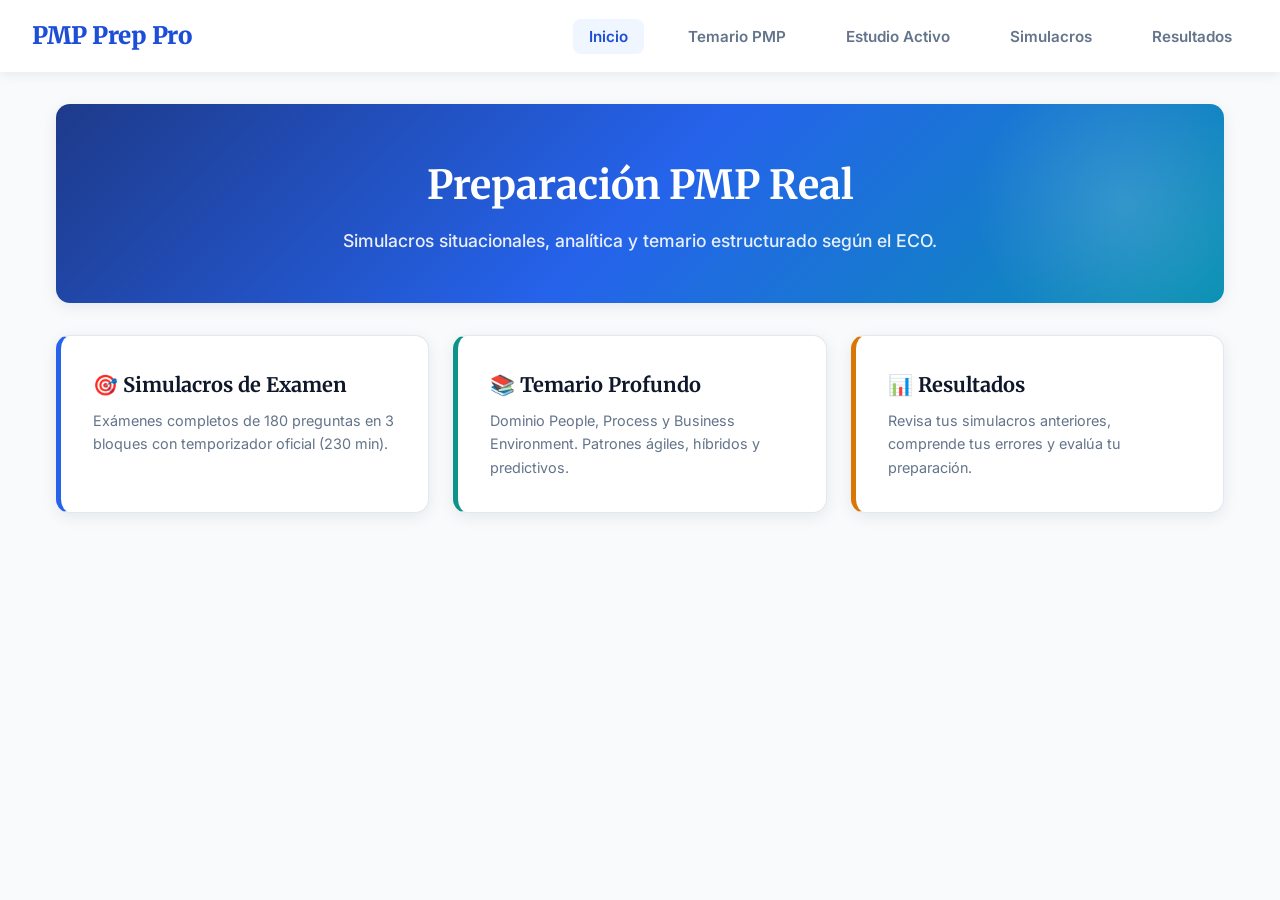
==== commit 74718ef5: "Add files via upload" ====
--- a/index.html
+++ b/index.html
@@ -1,758 +1,113 @@
 <!DOCTYPE html>
 <html lang="es">
 <head>
-<meta charset="UTF-8">
-<meta name="viewport" content="width=device-width,initial-scale=1,maximum-scale=1">
-<title>PMP · Temario Prueba de Acceso CNTG</title>
-<link href="https://fonts.googleapis.com/css2?family=Merriweather:wght@700;900&family=Inter:wght@400;500;600;700;800&family=JetBrains+Mono:wght@400;700&display=swap" rel="stylesheet">
-<style>
-:root{--bg:#F8FAFC;--w:#FFF;--g1:#F1F5F9;--g2:#E2E8F0;--g3:#CBD5E1;--ink:#0F172A;--ink2:#334155;--ink3:#64748B;--ink4:#94A3B8;--blue:#2563EB;--blue-l:#DBEAFE;--blue-d:#1D4ED8;--blue-bg:#EFF6FF;--teal:#0D9488;--teal-l:#CCFBF1;--teal-d:#0F766E;--teal-bg:#F0FDFA;--amber:#D97706;--amber-l:#FEF3C7;--amber-d:#B45309;--amber-bg:#FFFBEB;--red:#DC2626;--red-l:#FEE2E2;--red-d:#B91C1C;--red-bg:#FEF2F2;--purple:#7C3AED;--purple-l:#EDE9FE;--purple-d:#6D28D9;--purple-bg:#F5F3FF;--pink:#DB2777;--pink-l:#FCE7F3;--pink-bg:#FDF2F8;--green:#16A34A;--green-l:#DCFCE7;--cyan:#0891B2;--cyan-l:#CFFAFE;--cyan-bg:#ECFEFF;--r:14px;--rs:10px;--sh:0 4px 16px rgba(15,23,42,0.08);}
-*{box-sizing:border-box;margin:0;padding:0;-webkit-tap-highlight-color:transparent;}
-html{scroll-behavior:smooth;}
-body{font-family:'Inter',system-ui,sans-serif;background:var(--bg);color:var(--ink);font-size:15px;line-height:1.65;-webkit-font-smoothing:antialiased;}
-.hero{background:linear-gradient(135deg,#1E3A8A,#2563EB 50%,#0891B2);padding:28px 18px 22px;text-align:center;color:#fff;position:relative;overflow:hidden;}
-.hero::before{content:'';position:absolute;top:-40px;right:-40px;width:260px;height:260px;background:radial-gradient(circle,rgba(255,255,255,0.12),transparent 70%);}
-.h1{font-family:'Merriweather',serif;font-size:clamp(1.6rem,5vw,2.2rem);font-weight:900;line-height:1.1;margin-bottom:6px;position:relative;}
-.h2{font-size:0.82rem;opacity:0.9;font-weight:500;position:relative;}
-.nav{background:#fff;box-shadow:0 2px 12px rgba(15,23,42,0.08);display:flex;overflow-x:auto;scrollbar-width:none;position:sticky;top:0;z-index:200;border-bottom:1px solid var(--g2);}
-.nav::-webkit-scrollbar{display:none;}
-.nb{flex-shrink:0;padding:13px 12px;font-size:0.72rem;font-weight:700;cursor:pointer;border:none;background:none;color:var(--ink3);border-bottom:3px solid transparent;white-space:nowrap;font-family:inherit;}
-.nb.on{color:var(--blue);border-bottom-color:var(--blue);background:var(--blue-bg);}
-.pg{display:none;padding:16px;max-width:800px;margin:0 auto;}
-.pg.on{display:block;}
-.hb{border-radius:var(--r);padding:16px 18px;margin-bottom:14px;color:#fff;box-shadow:var(--sh);position:relative;overflow:hidden;}
-.hb::before{content:attr(data-i);position:absolute;right:14px;top:50%;transform:translateY(-50%);font-size:3rem;opacity:0.15;}
-.hb h2{font-family:'Merriweather',serif;font-size:1.1rem;font-weight:900;margin-bottom:2px;}
-.hb p{font-size:0.8rem;opacity:0.9;}
-.c{background:#fff;border:1px solid var(--g2);border-radius:var(--r);padding:14px 16px;margin-bottom:11px;box-shadow:0 1px 3px rgba(15,23,42,0.04);}
-.c h3{font-family:'Merriweather',serif;font-size:0.95rem;font-weight:700;margin-bottom:5px;}
-.c p,.c li{font-size:0.86rem;color:var(--ink2);line-height:1.65;}
-.c ul{padding-left:16px;margin-top:4px;}
-.c ul li{margin-bottom:3px;}
-.ib{border-radius:var(--rs);padding:12px 14px;margin-bottom:10px;font-size:0.84rem;line-height:1.6;}
-.ib strong{display:block;margin-bottom:2px;}
-.ib-b{background:var(--blue-bg);border-left:4px solid var(--blue);color:var(--blue-d);}
-.ib-t{background:var(--teal-bg);border-left:4px solid var(--teal);color:var(--teal-d);}
-.ib-a{background:var(--amber-bg);border-left:4px solid var(--amber);color:var(--amber-d);}
-.ib-p{background:var(--purple-bg);border-left:4px solid var(--purple);color:var(--purple-d);}
-.ib-r{background:var(--red-bg);border-left:4px solid var(--red);color:var(--red-d);}
-.ib-pk{background:var(--pink-bg);border-left:4px solid var(--pink);color:#9D174D;}
-.mn{background:linear-gradient(135deg,#FEF3C7,#FDE68A);border:2px solid #F59E0B;border-radius:var(--r);padding:12px 14px 12px 44px;margin:9px 0;position:relative;}
-.mn::before{content:'🧠';position:absolute;top:10px;left:12px;font-size:1.2rem;}
-.mn b{display:block;font-family:'Merriweather',serif;font-size:0.82rem;color:#92400E;text-transform:uppercase;letter-spacing:0.04em;margin-bottom:4px;}
-.mn span{font-size:0.84rem;color:#78350F;line-height:1.6;display:block;}
-.fm{background:linear-gradient(135deg,#EFF6FF,#DBEAFE);border:2px solid var(--blue);border-radius:var(--r);padding:12px 14px 12px 44px;margin:9px 0;position:relative;}
-.fm::before{content:'📐';position:absolute;top:10px;left:12px;font-size:1.2rem;}
-.fm b{display:block;font-family:'Merriweather',serif;font-size:0.82rem;color:var(--blue-d);text-transform:uppercase;letter-spacing:0.04em;margin-bottom:4px;}
-.fm code{display:block;font-family:'JetBrains Mono',monospace;background:#fff;border:1px solid var(--blue-l);border-radius:var(--rs);padding:8px 12px;font-size:0.92rem;font-weight:700;color:var(--blue-d);text-align:center;margin:6px 0;}
-.fm span{font-size:0.82rem;color:var(--ink2);display:block;margin:3px 0;padding-left:12px;}
-.fm span::before{content:'›';position:relative;left:-6px;color:var(--blue);font-weight:900;}
-.fm .eg{background:#fff;border:1px solid var(--blue-l);border-radius:var(--rs);padding:8px 10px;margin-top:6px;font-size:0.8rem;color:var(--ink2);}
-.sg{background:linear-gradient(135deg,#FFFBEB,#FEF3C7);border:1.5px solid var(--amber);border-radius:var(--rs);padding:10px 12px 10px 34px;margin-top:8px;font-size:0.8rem;color:var(--amber-d);line-height:1.55;position:relative;}
-.sg::before{content:'🔧';position:absolute;top:8px;left:8px;font-size:0.9rem;}
-.tw{overflow-x:auto;border-radius:var(--rs);border:1px solid var(--g2);margin:8px 0;background:#fff;}
-table{width:100%;border-collapse:collapse;font-size:0.82rem;}
-th{background:var(--g1);color:var(--ink);padding:9px 10px;text-align:left;font-weight:700;border-bottom:2px solid var(--g2);font-size:0.76rem;text-transform:uppercase;letter-spacing:0.03em;}
-td{padding:9px 10px;border-bottom:1px solid var(--g2);color:var(--ink2);vertical-align:top;}
-tr:last-child td{border-bottom:none;}
-.tk{display:flex;overflow-x:auto;gap:2px;scrollbar-width:none;margin:8px 0;padding:4px;}
-.tk::-webkit-scrollbar{display:none;}
-.ts{flex-shrink:0;width:100px;text-align:center;padding:10px 6px;background:#fff;border:1px solid var(--g2);border-radius:var(--rs);position:relative;}
-.ts::after{content:'›';position:absolute;right:-6px;top:50%;transform:translateY(-50%);color:var(--ink3);font-size:1.3rem;font-weight:900;z-index:1;}
-.ts:last-child::after{display:none;}
-.ts .ic{width:42px;height:42px;border-radius:50%;margin:0 auto 6px;display:flex;align-items:center;justify-content:center;font-size:1.2rem;}
-.ts .nm{font-size:0.7rem;font-weight:800;text-transform:uppercase;}
-.ts .ds{font-size:0.62rem;color:var(--ink3);margin-top:2px;}
-.g2x{display:grid;grid-template-columns:1fr 1fr;gap:10px;}
-@media(max-width:500px){.g2x{grid-template-columns:1fr;}}
-.lbl{font-size:0.7rem;font-weight:700;text-transform:uppercase;letter-spacing:0.06em;color:var(--ink3);margin:12px 0 6px;}
-.bl{border-left:4px solid var(--blue);}
-.tl{border-left:4px solid var(--teal);}
-.al{border-left:4px solid var(--amber);}
-.pl{border-left:4px solid var(--purple);}
-.cl{border-left:4px solid var(--cyan);}
-.pkl{border-left:4px solid var(--pink);}
-.btn{display:inline-block;padding:10px 18px;border-radius:var(--rs);border:none;cursor:pointer;font-size:0.85rem;font-weight:700;font-family:inherit;text-decoration:none;text-align:center;}
-.btn-p{background:var(--blue);color:#fff;}
-.search-w{position:relative;margin-bottom:12px;}
-.search-w input{width:100%;background:#fff;border:1.5px solid var(--g3);border-radius:var(--rs);padding:11px 12px 11px 38px;font-size:0.88rem;color:var(--ink);font-family:inherit;outline:none;}
-.search-w input:focus{border-color:var(--blue);}
-.search-i{position:absolute;left:12px;top:50%;transform:translateY(-50%);color:var(--ink4);}
-.fc-w{perspective:1200px;margin-bottom:10px;}
-.fc{width:100%;min-height:220px;background:transparent;cursor:pointer;border:none;padding:0;font-family:inherit;}
-.fc-in{width:100%;min-height:220px;position:relative;transform-style:preserve-3d;transition:transform 0.6s;}
-.fc.fl .fc-in{transform:rotateY(180deg);}
-.fc-f,.fc-b{position:absolute;inset:0;backface-visibility:hidden;border-radius:var(--r);padding:20px;display:flex;flex-direction:column;align-items:center;justify-content:center;text-align:center;}
-.fc-f{background:linear-gradient(135deg,#fff,var(--g1));border:2px solid var(--g3);box-shadow:var(--sh);}
-.fc-b{background:linear-gradient(135deg,var(--teal-bg),var(--teal-l));border:2px solid var(--teal);transform:rotateY(180deg);box-shadow:var(--sh);}
-.fc-en{font-family:'JetBrains Mono',monospace;font-size:1.3rem;font-weight:700;color:var(--blue-d);margin-bottom:4px;}
-.fc-es{font-family:'Merriweather',serif;font-size:0.95rem;font-weight:700;color:var(--ink);}
-.fc-dom{font-size:0.68rem;color:var(--ink3);margin-top:8px;font-weight:600;}
-.fc-def{font-size:0.88rem;color:var(--teal-d);font-weight:600;margin-bottom:8px;line-height:1.55;}
-.fc-eg{font-size:0.76rem;color:var(--ink2);font-style:italic;border-top:1px solid rgba(13,148,136,0.3);padding-top:8px;line-height:1.5;}
-.fc-nav{display:flex;gap:8px;margin-top:10px;}
-.fc-btn{flex:1;background:#fff;border:1.5px solid var(--g3);color:var(--ink);border-radius:var(--rs);padding:10px;font-size:0.82rem;font-weight:700;cursor:pointer;font-family:inherit;}
-.fc-prog{text-align:center;font-size:0.76rem;color:var(--ink3);margin-bottom:6px;font-weight:600;}
-.qs{display:grid;grid-template-columns:1fr 1fr;gap:10px;margin-bottom:14px;}
-@media(max-width:500px){.qs{grid-template-columns:1fr;}}
-.qs-c{background:#fff;border:1.5px solid var(--g2);border-radius:var(--r);padding:14px;cursor:pointer;font-family:inherit;text-align:left;display:flex;flex-direction:column;gap:4px;}
-.qs-c:hover{border-color:var(--blue);box-shadow:var(--sh);}
-.qs-t{font-family:'Merriweather',serif;font-size:0.92rem;font-weight:700;}
-.qs-m{font-size:0.73rem;color:var(--ink3);}
-.qs-b{display:inline-block;font-size:0.66rem;font-weight:700;padding:3px 8px;border-radius:12px;width:fit-content;margin-top:3px;}
-.qbox{background:#fff;border:1px solid var(--g2);border-radius:var(--r);padding:18px;box-shadow:var(--sh);}
-.qpb{height:6px;background:var(--g1);border-radius:3px;margin-bottom:12px;overflow:hidden;}
-.qpf{height:6px;border-radius:3px;background:linear-gradient(90deg,var(--blue),var(--teal));transition:width 0.4s;}
-.qn{font-size:0.72rem;font-weight:700;color:var(--ink3);text-transform:uppercase;letter-spacing:0.06em;margin-bottom:3px;}
-.qsc{background:var(--g1);border-left:4px solid var(--blue);border-radius:0 var(--rs) var(--rs) 0;padding:10px 12px;font-size:0.84rem;color:var(--ink2);line-height:1.6;margin-bottom:10px;font-style:italic;}
-.qt{font-size:0.95rem;font-weight:700;color:var(--ink);line-height:1.5;margin-bottom:12px;font-family:'Merriweather',serif;}
-.op{width:100%;padding:12px 13px;border:1.5px solid var(--g2);border-radius:var(--rs);cursor:pointer;font-size:0.85rem;line-height:1.5;background:#fff;text-align:left;font-family:inherit;color:var(--ink2);margin-bottom:7px;display:block;}
-.op:hover:not(:disabled){border-color:var(--blue);background:var(--blue-bg);color:var(--ink);}
-.op.ok{border-color:var(--teal);background:var(--teal-bg);color:var(--teal-d);font-weight:700;}
-.op.ko{border-color:var(--red);background:var(--red-bg);color:var(--red-d);}
-.op.rv{border-color:var(--teal);background:var(--teal-bg);color:var(--teal-d);opacity:0.7;}
-.qe{border-radius:var(--rs);padding:12px 14px;font-size:0.84rem;line-height:1.6;display:none;margin-top:5px;}
-.qe.on{display:block;}
-.qe-ok{background:var(--teal-bg);border:1.5px solid var(--teal);color:var(--teal-d);}
-.qe-ko{background:var(--red-bg);border:1.5px solid var(--red);color:var(--red-d);}
-.sr{width:110px;height:110px;border-radius:50%;margin:0 auto 12px;display:flex;align-items:center;justify-content:center;font-family:'Merriweather',serif;font-size:1.8rem;font-weight:900;box-shadow:var(--sh);}
-.stat-r{display:grid;grid-template-columns:repeat(3,1fr);gap:8px;margin-bottom:14px;}
-.stat{background:#fff;border:1px solid var(--g2);border-radius:var(--r);padding:14px 8px;text-align:center;}
-.stat-n{font-family:'Merriweather',serif;font-size:1.6rem;font-weight:900;line-height:1;}
-.stat-l{font-size:0.66rem;font-weight:700;text-transform:uppercase;color:var(--ink3);margin-top:3px;}
-</style>
+    <meta charset="UTF-8">
+    <meta name="viewport" content="width=device-width, initial-scale=1.0">
+    <title>PMP Prep Pro</title>
+    <link rel="stylesheet" href="index.css">
 </head>
 <body>
+    <nav class="navbar">
+        <div class="logo">PMP Prep Pro</div>
+        <div class="nav-links">
+            <a href="#" data-route="home">Inicio</a>
+            <a href="#" data-route="syllabus">Temario PMP</a>
+            <a href="#" data-route="study">Estudio Activo</a>
+            <a href="#" data-route="exams">Simulacros</a>
+            <a href="#" data-route="results">Resultados</a>
+        </div>
+    </nav>
 
-<div class="hero">
-  <div class="h1">Temario PMP · Prueba de Acceso</div>
-  <div class="h2">CNTG Santiago · Temario Extendido y Simulador</div>
-</div>
+    <main id="app-container">
+        <!-- Views will be injected here by router -->
+    </main>
 
-<nav class="nav">
-  <button class="nb on" onclick="go('home')">🏠</button>
-  <button class="nb" onclick="go('l1')">1·Entorno</button>
-  <button class="nb" onclick="go('l2')">2·Iniciar</button>
-  <button class="nb" onclick="go('l3')">3·Planificar</button>
-  <button class="nb" onclick="go('l4')">4·Liderar</button>
-  <button class="nb" onclick="go('l5')">5·Rendimiento</button>
-  <button class="nb" onclick="go('l6')">6·Cerrar</button>
-  <button class="nb" onclick="go('agil')">🔄Ágil</button>
-  <button class="nb" onclick="go('form')">📐Fórmulas</button>
-  <button class="nb" onclick="go('mnem')">🧠Mnemo</button>
-  <button class="nb" onclick="go('glos')">🔤Glosario</button>
-  <button class="nb" onclick="go('flash')">🃏Flash</button>
-  <button class="nb" onclick="go('quiz')">🎯Exámenes</button>
-</nav>
+    <!-- Templates -->
+    <template id="tpl-home">
+        <section class="view-section">
+            <div class="hero-card">
+                <h1>Preparación PMP Real</h1>
+                <p>Simulacros situacionales, analítica y temario estructurado según el ECO.</p>
+            </div>
+            
+            <div class="dashboard-cards">
+                <div class="card" onclick="window.app.navigate('exams')">
+                    <h3>🎯 Simulacros de Examen</h3>
+                    <p>Exámenes completos de 180 preguntas en 3 bloques con temporizador oficial (230 min).</p>
+                </div>
+                <div class="card" onclick="window.app.navigate('syllabus')">
+                    <h3>📚 Temario Profundo</h3>
+                    <p>Dominio People, Process y Business Environment. Patrones ágiles, híbridos y predictivos.</p>
+                </div>
+                <div class="card" onclick="window.app.navigate('results')">
+                    <h3>📊 Resultados</h3>
+                    <p>Revisa tus simulacros anteriores, comprende tus errores y evalúa tu preparación.</p>
+                </div>
+            </div>
+        </section>
+    </template>
 
-<div id="p-home" class="pg on">
-  <div class="hb" style="background:linear-gradient(135deg,#1E3A8A,#3B82F6);" data-i="📚"><h2>Tu libro de estudio para la prueba</h2><p>6 lecciones ampliadas PMBOK 7 · Lee esto ANTES de hacer los simulacros</p></div>
-  <div class="ib ib-a"><strong>🎯 ¿Qué es la prueba presencial?</strong>Es una prueba técnica en el CNTG Santiago para seleccionar a los alumnos del curso PMP. Evalúan que entiendes conceptos de gestión situacional y que posees experiencia demostrable.</div>
-  <div class="ib ib-t"><strong>📖 Cómo usar este temario</strong>1. Lee cada lección ampliada.<br>2. Repasa las fórmulas y memoriza el Glosario con las Flashcards.<br>3. Ejecuta Simulacros Mixtos donde las preguntas se barajan usando Fisher-Yates real.</div>
-  <div class="lbl">Las 6 lecciones — toca cada una</div>
-  <div class="g2x">
-    <div class="c bl" onclick="go('l1')" style="cursor:pointer"><h3>1️⃣ Entorno Empresarial</h3><p>EEFs vs OPAs, Business Case, Gobernanza, Tipos de PMO.</p></div>
-    <div class="c tl" onclick="go('l2')" style="cursor:pointer"><h3>2️⃣ Iniciar el Proyecto</h3><p>Matriz de Stakeholders, Project Charter, Ciclos de Vida.</p></div>
-    <div class="c al" onclick="go('l3')" style="cursor:pointer"><h3>3️⃣ Planificar</h3><p>WBS, EVM, Ruta crítica, Riesgos (Evitar vs Mitigar).</p></div>
-    <div class="c pl" onclick="go('l4')" style="cursor:pointer"><h3>4️⃣ Liderar el Equipo</h3><p>Servant Leadership, Tuckman, Resolución de Conflictos.</p></div>
-    <div class="c cl" onclick="go('l5')" style="cursor:pointer"><h3>5️⃣ Rendimiento</h3><p>PDCA, Proceso formal de Cambios (CCB), Impedimentos.</p></div>
-    <div class="c pkl" onclick="go('l6')" style="cursor:pointer"><h3>6️⃣ Cerrar</h3><p>Cierre formal (VACARE), Handover, Lecciones Aprendidas.</p></div>
-  </div>
-</div>
+    <template id="tpl-syllabus">
+        <section class="view-section syllabus-view">
+            <h1>Temario PMP Profundo</h1>
+            <p>Selecciona un dominio para explorar sus conceptos clave, trampas y pistas para el examen.</p>
+            <div id="syllabus-container" class="syllabus-layout">
+                <!-- SyllabusLoader injects here -->
+            </div>
+        </section>
+    </template>
 
-<div id="p-l1" class="pg">
-  <div class="hb" style="background:linear-gradient(135deg,#1E3A8A,#3B82F6);" data-i="🏢"><h2>Lección 1 · Entorno Empresarial</h2><p>Alineamiento estratégico · EEF vs OPA · Tipos de PMO</p></div>
-  <div class="c bl"><h3>EEFs vs OPAs (Factores vs Activos)</h3>
-    <div class="tw"><table><tr><th>EEF (Factores Ambientales)</th><th>OPA (Activos de los Procesos)</th></tr><tr><td>Condiciones que <strong>NO controlas</strong> y restringen el proyecto.</td><td>Procesos, políticas y conocimiento que <strong>AYUDAN</strong> al proyecto.</td></tr><tr><td>Leyes, mercado, infraestructura, clima, cultura corporativa, RGPD.</td><td>Plantillas, lecciones aprendidas históricas, software de la empresa, normas internas.</td></tr></table></div>
-  </div>
-  <div class="c bl"><h3>Tipos de PMO (Project Management Office)</h3>
-    <div class="tw"><table><tr><th>Tipo</th><th>Nivel de Control</th><th>Rol Principal</th></tr><tr><td><strong>De Soporte</strong></td><td>Bajo</td><td>Provee plantillas, formación y acceso a OPAs. Consultiva.</td></tr><tr><td><strong>De Control</strong></td><td>Medio</td><td>Exige cumplimiento de marcos y metodologías (Auditorías).</td></tr><tr><td><strong>Directiva</strong></td><td>Alto</td><td>Asigna a los PMs y dirige directamente los proyectos.</td></tr></table></div>
-  </div>
-  <div class="c bl"><h3>Cumplimiento (Compliance)</h3><p>Identificar y cumplir requisitos legales DESDE EL INICIO. No es negociable.</p>
-    <div class="mn"><b>"LRSI" — 4 tipos de cumplimiento</b><span><strong>L</strong>egal (Leyes gubernamentales) · <strong>R</strong>egulatorio (Normas del sector) · <strong>S</strong>eguridad · <strong>I</strong>nterno (Políticas de RRHH/IT)</span></div>
-  </div>
-  <div class="c bl"><h3>Selección de Proyectos y Business Case</h3><p>El <strong>Business Case</strong> justifica la inversión ("¿por qué hacer este proyecto?"). Si el NPV es negativo o pierde alineamiento estratégico, se cancela el proyecto.</p>
-    <div class="fm"><b>NPV, IRR, Payback — reglas para el examen</b><span><strong>NPV</strong> (Valor Actual Neto) más alto = mejor.</span><span><strong>IRR</strong> (Tasa Interna Retorno) más alta = mejor.</span><span><strong>Payback</strong> (Retorno Inversión) más CORTO = mejor.</span></div>
-  </div>
-</div>
+    <template id="tpl-exams">
+        <section class="view-section">
+            <h1>Simulacros Oficiales</h1>
+            <div id="exam-list" class="exam-list">
+                <!-- Exam cards injected here -->
+            </div>
+        </section>
+    </template>
 
-<div id="p-l2" class="pg">
-  <div class="hb" style="background:linear-gradient(135deg,#134E4A,#14B8A6);" data-i="🚀"><h2>Lección 2 · Iniciar el Proyecto</h2><p>Stakeholders · Charter · Ciclos de Vida</p></div>
-  <div class="c tl"><h3>Matriz de Stakeholders (Poder / Interés)</h3><p>El <strong>PRIMER</strong> paso de todo proyecto es identificar a los interesados y su nivel de impacto.</p>
-    <div class="tw"><table><tr><th>Poder</th><th>Interés</th><th>Estrategia a aplicar</th></tr><tr><td>Alto</td><td>Alto</td><td><strong>Gestionar de cerca</strong> (Sponsors, clientes clave)</td></tr><tr><td>Alto</td><td>Bajo</td><td><strong>Mantener Satisfecho</strong> (Gerentes de otros departamentos)</td></tr><tr><td>Bajo</td><td>Alto</td><td><strong>Mantener Informado</strong> (Usuarios finales)</td></tr><tr><td>Bajo</td><td>Bajo</td><td><strong>Monitorizar</strong> (Público general)</td></tr></table></div>
-  </div>
-  <div class="c tl"><h3>Project Charter (Acta de Constitución)</h3><p>Documento firmado por el Sponsor. Sin él, el PM NO tiene autoridad formal para comprometer fondos corporativos.</p>
-    <div class="mn"><b>Contenido del Charter "ROCAS"</b><span><strong>R</strong>ol del PM y nivel de autoridad<br><strong>O</strong>bjetivos de negocio de alto nivel<br><strong>C</strong>riterios de éxito y aceptación general<br><strong>A</strong>lcance y riesgos principales<br><strong>S</strong>ponsor firmante</span></div>
-  </div>
-  <div class="c tl"><h3>Selección del Ciclo de Vida</h3>
-    <div class="tw"><table><tr><th>Ciclo</th><th>Características y Cuándo usarlo</th></tr><tr><td><strong>Predictivo (Cascada)</strong></td><td>Alcance y requisitos claros desde el inicio. Baja incertidumbre. Una sola entrega final.</td></tr><tr><td><strong>Ágil (Adaptativo)</strong></td><td>Requisitos cambiantes. Alta incertidumbre (I+D, Software). Entregas iterativas cada 2-4 semanas para feedback.</td></tr><tr><td><strong>Híbrido</strong></td><td>Combinación. Ej: Hardware predictivo + Software ágil.</td></tr></table></div>
-  </div>
-</div>
+    <template id="tpl-exam-runner">
+        <section class="view-section exam-runner">
+            <div class="exam-header">
+                <div class="exam-info">
+                    <span id="exam-title">Examen</span>
+                    <span id="exam-block">Bloque 1 de 3</span>
+                    <span id="exam-progress">Pregunta 1 de 60</span>
+                </div>
+                <div class="exam-timer" id="global-timer">230:00</div>
+            </div>
+            <div class="exam-body">
+                <div class="question-container" id="question-container">
+                    <!-- Question injected here -->
+                </div>
+                <div class="exam-controls">
+                    <button id="btn-prev" class="btn secondary">Anterior</button>
+                    <button id="btn-mark" class="btn warning">Marcar para revisar</button>
+                    <button id="btn-next" class="btn primary">Siguiente</button>
+                    <button id="btn-finish-block" class="btn danger hidden">Finalizar Bloque</button>
+                </div>
+            </div>
+        </section>
+    </template>
 
-<div id="p-l3" class="pg">
-  <div class="hb" style="background:linear-gradient(135deg,#92400E,#F59E0B);" data-i="📋"><h2>Lección 3 · Planificar</h2><p>Ruta crítica · WBS · EVM · Gestión de Riesgos</p></div>
-  <div class="c al"><h3>WBS (Work Breakdown Structure)</h3><p>Desglose jerárquico. La WBS debe contener el <strong>100%</strong> del trabajo, incluida la gestión. El nivel más bajo es el <em>Paquete de Trabajo</em>.</p></div>
-  <div class="c al"><h3>Aceleración de Cronograma</h3>
-    <div class="tw"><table><tr><th>Técnica</th><th>Cómo funciona</th><th>Impacto principal</th></tr><tr><td><strong>Crashing</strong></td><td>Añadir más recursos a tareas críticas.</td><td><strong>Aumenta el Coste</strong> (Horas extra).</td></tr><tr><td><strong>Fast Tracking</strong></td><td>Ejecutar tareas secuenciales en paralelo.</td><td><strong>Aumenta el Riesgo</strong> (Retrabajo).</td></tr></table></div>
-  </div>
-  <div class="c al"><h3>EVM — Variables y Estado (CPI / SPI)</h3>
-    <div class="fm"><b>Regla de Oro CPI y SPI</b><span><strong>Mayor que 1 = BUENO</strong> (ahorrando dinero / adelantado).</span><span><strong>Menor que 1 = MALO</strong> (sobre presupuesto / retrasado).</span></div>
-  </div>
-  <div class="c al"><h3>Estrategias de Riesgos (Negativos)</h3>
-    <div class="tw"><table><tr><th>Estrategia</th><th>Descripción PMP</th></tr><tr><td><strong>Evitar</strong></td><td>Eliminar la amenaza cambiando el plan o el diseño.</td></tr><tr><td><strong>Mitigar</strong></td><td>Reducir la probabilidad o el impacto (ej. hacer pruebas extra).</td></tr><tr><td><strong>Transferir</strong></td><td>Pasar el impacto financiero a un tercero (ej. Seguro, Outsourcing).</td></tr><tr><td><strong>Aceptar</strong></td><td>No actuar. Puede ser activa (reserva de dinero) o pasiva.</td></tr></table></div>
-  </div>
-  <div class="c al"><h3>Calidad: QA vs QC</h3><p><strong>QA (Aseguramiento):</strong> Audita los PROCESOS mientras se trabaja. Previene errores.<br><strong>QC (Control):</strong> Inspecciona el PRODUCTO final. Detecta defectos.</p></div>
-</div>
+    <template id="tpl-break">
+        <section class="view-section break-screen">
+            <h1>Descanso de 10 Minutos</h1>
+            <p>Has completado un bloque. Tienes 10 minutos de descanso opcional.</p>
+            <div class="timer-large" id="break-timer">10:00</div>
+            <button id="btn-resume" class="btn primary large">Reanudar Examen (Bloque Siguiente)</button>
+        </section>
+    </template>
 
-<div id="p-l4" class="pg">
-  <div class="hb" style="background:linear-gradient(135deg,#5B21B6,#8B5CF6);" data-i="👥"><h2>Lección 4 · Liderar el Equipo</h2><p>Servant Leadership · Tuckman · Conflictos</p></div>
-  <div class="c pl"><h3>Inteligencia Emocional y Servant Leadership</h3><p>El PM PMP no ordena ni microgestiona. <strong>Protege al equipo, elimina impedimentos y fomenta la auto-organización.</strong> Ante cualquier fallo personal, el PM siempre escucha y busca la causa raíz antes de penalizar.</p></div>
-  <div class="c pl"><h3>Modelo de Tuckman (Evolución de equipos)</h3>
-    <div class="tk">
-      <div class="ts"><div class="ic" style="background:var(--blue-l)">🤝</div><div class="nm" style="color:var(--blue-d)">Forming</div><div class="ds">Cortesía</div></div>
-      <div class="ts"><div class="ic" style="background:var(--amber-l)">🌩</div><div class="nm" style="color:var(--amber-d)">Storming</div><div class="ds">Conflictos</div></div>
-      <div class="ts"><div class="ic" style="background:var(--purple-l)">📋</div><div class="nm" style="color:var(--purple-d)">Norming</div><div class="ds">Normas</div></div>
-      <div class="ts"><div class="ic" style="background:var(--teal-l)">🚀</div><div class="nm" style="color:var(--teal-d)">Performing</div><div class="ds">Auto-org.</div></div>
-      <div class="ts"><div class="ic" style="background:var(--g1)">🎓</div><div class="nm" style="color:var(--ink3)">Adjourning</div><div class="ds">Disolución</div></div>
-    </div>
-    <p>⚠️ <strong>Regla:</strong> Si se añade o quita alguien del equipo en fase Performing, retroceden temporalmente a Storming/Forming.</p>
-  </div>
-  <div class="c pl"><h3>Resolución de Conflictos</h3>
-    <div class="tw"><table><tr><th>Técnica</th><th>Cuándo aplica (Según PMI)</th></tr><tr><td><strong>Colaborar / Resolver</strong></td><td><strong>(Win-Win)</strong> Analizar juntos. Es SIEMPRE la opción preferida por el PMI.</td></tr><tr><td><strong>Negociar (Compromise)</strong></td><td><strong>(Lose-Lose)</strong> Ambas partes ceden algo. Segunda mejor opción.</td></tr><tr><td><strong>Suavizar (Smooth)</strong></td><td>Minimizar diferencias para mantener la paz temporal.</td></tr><tr><td><strong>Forzar / Dirigir</strong></td><td><strong>(Win-Lose)</strong> Imponer solución. Solo para emergencias.</td></tr></table></div>
-  </div>
-  <div class="c pl"><h3>Matriz RACI</h3><p><strong>R</strong>esponsible (Ejecuta), <strong>A</strong>ccountable (Aprueba/Dueño), <strong>C</strong>onsulted (Bidireccional antes), <strong>I</strong>nformed (Unidireccional después).<br>⚠️ Solo puede haber <strong>UN solo Accountable</strong> por tarea.</p></div>
-</div>
+    <template id="tpl-results">
+        <section class="view-section results-view">
+            <h1>Resultados del Simulacro</h1>
+            <div id="results-container">
+                <!-- Analytics injects here -->
+            </div>
+        </section>
+    </template>
 
-<div id="p-l5" class="pg">
-  <div class="hb" style="background:linear-gradient(135deg,#164E63,#06B6D4);" data-i="📊"><h2>Lección 5 · Apoyar el Rendimiento</h2><p>PDCA · Control de Cambios · Issues</p></div>
-  <div class="c cl"><h3>Proceso Integrado de Control de Cambios</h3><p>NUNCA se implementa un cambio solo porque el cliente lo pida. El PM no es un tomador de pedidos.</p>
-    <div class="mn"><b>Flujo "REACCI"</b><span><strong>1. R</strong>ecibir petición formal<br><strong>2. E</strong>valuar impacto (Alcance, tiempo, coste, riesgos)<br><strong>3. A</strong>probar/Rechazar (El CCB o Sponsor decide)<br><strong>4. C</strong>ambiar el plan base<br><strong>5. C</strong>omunicar a stakeholders<br><strong>6. I</strong>mplementar</span></div>
-  </div>
-  <div class="c cl"><h3>Ciclo PDCA (Deming) - Mejora Continua</h3><p><strong>Plan</strong> (Identificar mejora) → <strong>Do</strong> (Probar en pequeño) → <strong>Check</strong> (Evaluar si funcionó) → <strong>Act</strong> (Estandarizar proceso en las OPAs).</p></div>
-  <div class="c cl"><h3>Riesgos vs Issues (Problemas)</h3>
-    <div class="tw"><table><tr><th>Riesgo</th><th>Problema (Issue / Impedimento)</th></tr><tr><td>Evento FUTURO (puede o no pasar).</td><td>Evento PRESENTE (ya ocurrió y bloquea).</td></tr><tr><td>Se anota en el <strong>Risk Register</strong>.</td><td>Se anota en el <strong>Issue Log</strong> o Impediment Board.</td></tr></table></div>
-  </div>
-  <div class="c cl"><h3>Scope Creep vs Gold Plating</h3><p><strong>Scope Creep:</strong> El cliente añade requerimientos invisibles sin control de cambios.<br><strong>Gold Plating:</strong> Tu equipo añade cosas no pedidas "para que quede mejor". Está prohibido en PMP.</p></div>
-</div>
-
-<div id="p-l6" class="pg">
-  <div class="hb" style="background:linear-gradient(135deg,#9D174D,#EC4899);" data-i="🎓"><h2>Lección 6 · Cerrar el Proyecto</h2><p>Cierre formal · Transferencia · Lecciones</p></div>
-  <div class="ib ib-pk"><strong>⚠️ Regla Sagrada del Cierre:</strong> Un proyecto NO está cerrado solo porque el producto esté terminado. Se requiere la Aceptación Formal Firmada del cliente y el archivo documental.</div>
-  <div class="c pkl"><h3>Pasos del Cierre Administrativo</h3>
-    <div class="mn"><b>Mnemotecnia "VACARE"</b><span><strong>V</strong>alidar alcance (Inspección final)<br><strong>A</strong>ceptación formal (Firma del Acta)<br><strong>C</strong>errar contratos y pagar a proveedores<br><strong>A</strong>rchivar documentación técnica y financiera<br><strong>R</strong>ecursos liberados formalmente a RRHH<br><strong>E</strong>xcelencia: Indexar Lecciones Aprendidas</span></div>
-  </div>
-  <div class="c pkl"><h3>Transferencia (Handover) y Beneficios</h3><p>El PM debe asegurar que el equipo de <strong>Operaciones</strong> recibe formación y manuales para mantener el entregable.</p><p>Los beneficios reales de negocio se miden mediante el <strong>Benefits Realization Review</strong> meses después de cerrar el proyecto.</p></div>
-</div>
-
-<div id="p-agil" class="pg">
-  <div class="hb" style="background:linear-gradient(135deg,#134E4A,#14B8A6);" data-i="🔄"><h2>Ágil / Scrum (50% del Examen)</h2><p>Roles, Eventos y Artefactos.</p></div>
-  <div class="c tl"><h3>Roles Ágiles</h3>
-    <ul>
-      <li><strong>Product Owner (PO):</strong> Maximiza el valor. Prioriza el Product Backlog. Decide el QUÉ.</li>
-      <li><strong>Scrum Master (SM):</strong> Servant Leader. Elimina impedimentos. Protege al equipo de interrupciones externas.</li>
-      <li><strong>Developers (Equipo):</strong> Auto-organizados. Estiman las tareas. Deciden el CÓMO y el CUÁNTO entra en el Sprint.</li>
-    </ul>
-  </div>
-  <div class="c tl"><h3>Kanban vs Scrum</h3>
-    <div class="tw"><table><tr><th>Scrum</th><th>Kanban</th></tr><tr><td>Basado en iteraciones fijas (Sprints de 2-4 sem).</td><td>Flujo continuo de entrega.</td></tr><tr><td>Mide la capacidad con <strong>Velocity</strong>.</td><td>Mide la capacidad con <strong>Cycle Time</strong> y <strong>Lead Time</strong>.</td></tr><tr><td>Se compromete lote en la Planning.</td><td>Requiere estrictos <strong>WIP Limits</strong> para evitar cuellos de botella.</td></tr></table></div>
-  </div>
-  <div class="c tl"><h3>Definition of Done (DoD) vs Criterios de Aceptación</h3><p><strong>DoD:</strong> Estándar técnico global que TODA historia debe cumplir (Ej: Testeado, Documentado, Cumple regulaciones).<br><strong>Criterios de Aceptación:</strong> Condiciones específicas de negocio de UNA sola User Story.</p></div>
-  <div class="c tl"><h3>INVEST (Historias de Usuario)</h3>
-    <div class="mn"><b>Calidad de una historia "INVEST"</b><span><strong>I</strong>ndependiente, <strong>N</strong>egociable, <strong>V</strong>aliosa, <strong>E</strong>stimable, <strong>S</strong>mall (pequeña para un sprint), <strong>T</strong>esteable.</span></div>
-  </div>
-</div>
-
-<div id="p-form" class="pg">
-  <div class="hb" style="background:linear-gradient(135deg,#1E3A8A,#3B82F6);" data-i="📐"><h2>Fórmulas PMP Fundamentales</h2><p>Lo que necesitas para EVM, Riesgos y Comunicaciones.</p></div>
-  <div class="fm"><b>Canales de Comunicación</b><code>Canales = n × (n - 1) / 2</code><span>Donde 'n' es el número total de personas.</span></div>
-  <div class="fm"><b>PERT (Estimación de 3 Puntos Beta)</b><code>PERT = (Optimista + 4×Más Probable + Pesimista) / 6</code></div>
-  <div class="fm"><b>EVM (Coste Real vs Planeado)</b><code>CPI = EV / AC</code><span>CPI > 1 = Ahorrando dinero. CPI < 1 = Gastando de más.</span></div>
-  <div class="fm"><b>EVM (Cronograma)</b><code>SPI = EV / PV</code><span>SPI > 1 = Adelantado. SPI < 1 = Retrasado.</span></div>
-  <div class="fm"><b>EAC (Estimación al Completar)</b><code>EAC = BAC / CPI</code><span>¿Cuánto nos costará el proyecto al final al ritmo actual?</span></div>
-  <div class="fm"><b>EMV (Valor Monetario Esperado para Riesgos)</b><code>EMV = Probabilidad (%) × Impacto (€)</code></div>
-</div>
-
-<div id="p-mnem" class="pg">
-  <div class="hb" style="background:linear-gradient(135deg,#92400E,#F59E0B);" data-i="🧠"><h2>Mnemotecnias PMP</h2><p>Acrónimos clave para retener conceptos rápidos.</p></div>
-  <div class="mn"><b>Proyecto</b><span><strong>TUC</strong> = Temporal, Único, Cambiante.</span></div>
-  <div class="mn"><b>Project Charter</b><span><strong>ROCAS</strong> = Rol PM, Objetivos, Criterios de éxito, Alcance inicial, Sponsor.</span></div>
-  <div class="mn"><b>Ciclo de Equipos (Tuckman)</b><span><strong>FSNPA</strong> = Forming, Storming, Norming, Performing, Adjourning.</span></div>
-  <div class="mn"><b>Conflictos (De mejor a peor)</b><span><strong>CNSFE</strong> = Colaborar, Negociar, Suavizar, Forzar, Evitar.</span></div>
-  <div class="mn"><b>Riesgos Negativos</b><span><strong>META</strong> = Mitigar, Evitar, Transferir, Aceptar.</span></div>
-  <div class="mn"><b>Control de Cambios</b><span><strong>REACCI</strong> = Recibir, Evaluar impacto, Aprobar (CCB), Cambiar, Comunicar, Implementar.</span></div>
-  <div class="mn"><b>Cierre</b><span><strong>VACARE</strong> = Validar, Aceptación, Contratos, Archivar, Recursos, Excelencia (Lecciones).</span></div>
-  <div class="mn"><b>Historias de Usuario</b><span><strong>INVEST</strong> = Independiente, Negociable, Valiosa, Estimable, Small, Testeable.</span></div>
-</div>
-
-<div id="p-glos" class="pg">
-  <div class="hb" style="background:linear-gradient(135deg,#0F172A,#334155);" data-i="🔤"><h2>Glosario PMP y Flashcards</h2><p>Términos Inglés ↔ Español con definición. Usa las Flashcards para memorizar.</p></div>
-  <div class="search-w"><span class="search-i">🔍</span><input type="text" id="si" placeholder="Buscar término..." oninput="filt()"></div>
-  <div id="gl"></div>
-</div>
-
-<div id="p-flash" class="pg">
-  <div class="hb" style="background:linear-gradient(135deg,#134E4A,#14B8A6);" data-i="🃏"><h2>Flashcards</h2><p>Glosario interactivo (Inglés → Español). Toca para girar la tarjeta.</p></div>
-  <div class="fc-prog" id="fp"></div>
-  <div class="fc-w"><button class="fc" id="fcc" onclick="flip()"><div class="fc-in" id="fci"><div class="fc-f" id="fcf"></div><div class="fc-b" id="fcb"></div></div></button></div>
-  <div class="fc-nav"><button class="fc-btn" onclick="prev()">← Anterior</button><button class="fc-btn" onclick="shuf()" style="flex:0.5;">🔀</button><button class="fc-btn" onclick="next()">Siguiente →</button></div>
-</div>
-
-<div id="p-quiz" class="pg">
-  <div class="hb" style="background:linear-gradient(135deg,#991B1B,#EF4444);" data-i="🎯"><h2>Simulador de Examen PMP</h2><p>160 preguntas situacionales (PMBOK 7) · Generador aleatorio Fisher-Yates</p></div>
-  <div class="ib ib-a"><strong>🎯 Simulacros Proporcionales Reales</strong>El motor extrae una cantidad proporcional de preguntas de cada uno de los 8 dominios, y luego las baraja completamente para que cada intento sea un examen único y realista.</div>
-  
-  <div id="qsel">
-    <div class="lbl">🔀 Simulacros Reales PMP (Mezcla de todos los temas)</div>
-    <div class="qs">
-      <button class="qs-c" onclick="startMixedQuiz(50)" style="border-color:var(--teal);background:var(--teal-bg);"><div class="qs-t" style="color:var(--teal-d);">Medio Simulacro PMP</div><div class="qs-m">Aleatorio, proporcional y situacional</div><span class="qs-b" style="background:var(--teal-l);color:var(--teal-d);">50 preguntas</span></button>
-      <button class="qs-c" onclick="startMixedQuiz(100)" style="border-color:var(--red);background:var(--red-bg);"><div class="qs-t" style="color:var(--red-d);">Simulacro Completo PMP</div><div class="qs-m">Nivel exigencia prueba de acceso CNTG</div><span class="qs-b" style="background:var(--red-l);color:var(--red-d);">100 preguntas</span></button>
-    </div>
-    
-    <div class="lbl">Entrenamiento por Dominio (20 preguntas/tema)</div>
-    <div class="qs">
-      <button class="qs-c" onclick="startQ('l1')"><div class="qs-t">L1 · Entorno</div><span class="qs-b" style="background:var(--blue-l);color:var(--blue-d);">20 preguntas</span></button>
-      <button class="qs-c" onclick="startQ('l2')"><div class="qs-t">L2 · Iniciar</div><span class="qs-b" style="background:var(--teal-l);color:var(--teal-d);">20 preguntas</span></button>
-      <button class="qs-c" onclick="startQ('l3')"><div class="qs-t">L3 · Planificar</div><span class="qs-b" style="background:var(--amber-l);color:var(--amber-d);">20 preguntas</span></button>
-      <button class="qs-c" onclick="startQ('l4')"><div class="qs-t">L4 · Liderar</div><span class="qs-b" style="background:var(--purple-l);color:var(--purple-d);">20 preguntas</span></button>
-      <button class="qs-c" onclick="startQ('l5')"><div class="qs-t">L5 · Rendimiento</div><span class="qs-b" style="background:var(--cyan-l);color:#0E7490;">20 preguntas</span></button>
-      <button class="qs-c" onclick="startQ('l6')"><div class="qs-t">L6 · Cerrar</div><span class="qs-b" style="background:var(--pink-l);color:#9D174D;">20 preguntas</span></button>
-      <button class="qs-c" onclick="startQ('agil')"><div class="qs-t">🔄 Ágil/Scrum</div><span class="qs-b" style="background:var(--teal-l);color:var(--teal-d);">20 preguntas</span></button>
-      <button class="qs-c" onclick="startQ('perfil')"><div class="qs-t">📋 Perfil y Ética</div><span class="qs-b" style="background:var(--amber-l);color:var(--amber-d);">20 preguntas</span></button>
-    </div>
-    <div class="lbl">Tu historial de simulacros</div>
-    <div class="stat-r" id="hstats"></div>
-    <div id="hlist"></div>
-  </div>
-  
-  <div id="qa" style="display:none;"></div>
-  <div style="text-align:center;margin-top:8px;"><button class="btn btn-p" id="bbk" onclick="bkQ()" style="display:none;">← Finalizar y Volver a exámenes</button></div>
-</div>
-
-<script>
-// GLOSARIO RESTAURADO Y COMPLETO PARA FLASHCARDS
-const T = [
-  {en:'Project Charter',es:'Acta de Constitución',d:'Documento de alto nivel que autoriza formalmente el proyecto y otorga autoridad al PM. Lo firma el Sponsor.',dm:'Inicio'},
-  {en:'Sponsor',es:'Patrocinador',d:'Ejecutivo que autoriza el proyecto, provee fondos y defiende el proyecto a nivel directivo.',dm:'Personas'},
-  {en:'WBS (Work Breakdown Structure)',es:'Estructura de Desglose',d:'Descomposición jerárquica que define el 100% del alcance del trabajo del proyecto.',dm:'Alcance'},
-  {en:'Scope Creep',es:'Corrupción del Alcance',d:'Añadir características sin pasar por el proceso formal de control de cambios. Iniciado por el cliente.',dm:'Alcance'},
-  {en:'Gold Plating',es:'Dorado / Extra no solicitado',d:'El equipo añade funcionalidades extra no pedidas para agradar al cliente. Es una mala práctica.',dm:'Alcance'},
-  {en:'Critical Path',es:'Ruta Crítica',d:'Secuencia de tareas más larga. Determina la duración mínima del proyecto. Holgura (Float) = 0.',dm:'Tiempo'},
-  {en:'EEF (Enterprise Environmental Factors)',es:'Factores Ambientales',d:'Condiciones externas que influyen o restringen el proyecto y que el equipo no puede controlar (ej. Leyes, clima).',dm:'Entorno'},
-  {en:'OPA (Organizational Process Assets)',es:'Activos de Procesos',d:'Políticas, procedimientos, plantillas y bases de conocimiento histórico (Lecciones Aprendidas) que ayudan al proyecto.',dm:'Entorno'},
-  {en:'EVM (Earned Value Management)',es:'Gestión del Valor Ganado',d:'Metodología para medir el desempeño del proyecto integrando alcance, tiempo y costes.',dm:'Costes'},
-  {en:'CPI (Cost Performance Index)',es:'Índice Rendimiento Coste',d:'EV / AC. Si es > 1, el proyecto está ahorrando dinero (bueno).',dm:'Costes'},
-  {en:'SPI (Schedule Performance Index)',es:'Índice Rendimiento Cronograma',d:'EV / PV. Si es > 1, el proyecto está adelantado (bueno).',dm:'Tiempo'},
-  {en:'Risk Register',es:'Registro de Riesgos',d:'Documento que lista todos los riesgos identificados, su probabilidad, impacto y respuesta planificada.',dm:'Riesgos'},
-  {en:'Issue Log',es:'Registro de Problemas',d:'Documento donde se registran los problemas actuales (riesgos materializados) para asignar un responsable de resolución.',dm:'Ejecución'},
-  {en:'CCB (Change Control Board)',es:'Comité Control de Cambios',d:'Grupo formalmente constituido responsable de revisar, evaluar, aprobar o rechazar solicitudes de cambio.',dm:'Integración'},
-  {en:'RACI Matrix',es:'Matriz RACI',d:'Define roles: Responsible (Ejecuta), Accountable (Responsable final, SOLO 1), Consulted, Informed.',dm:'Personas'},
-  {en:'Servant Leadership',es:'Liderazgo de Servicio',d:'Enfoque ágil donde el líder protege, empodera y elimina impedimentos del equipo en lugar de dar órdenes.',dm:'Personas'},
-  {en:'Tuckman Ladder',es:'Escalera de Tuckman',d:'Fases de desarrollo del equipo: Forming, Storming, Norming, Performing, Adjourning.',dm:'Personas'},
-  {en:'Business Case',es:'Caso de Negocio',d:'Estudio financiero y estratégico que justifica la inversión en el proyecto.',dm:'Entorno'},
-  {en:'Sprint',es:'Iteración Ágil',d:'Ciclo de trabajo con duración fija (timebox, 2-4 semanas) que genera un incremento de producto.',dm:'Ágil'},
-  {en:'Product Owner',es:'Dueño del Producto',d:'Rol ágil responsable de maximizar el valor del producto y gestionar el Product Backlog. Decide el QUÉ.',dm:'Ágil'},
-  {en:'Scrum Master',es:'Maestro Scrum',d:'Rol ágil que facilita el proceso Scrum y actúa como Servant Leader eliminando impedimentos.',dm:'Ágil'},
-  {en:'Daily Standup',es:'Reunión Diaria',d:'Reunión ágil de 15 minutos (timebox) para sincronizar al equipo e identificar bloqueos.',dm:'Ágil'},
-  {en:'Definition of Done (DoD)',es:'Definición de Terminado',d:'Criterio de calidad estándar que todo incremento debe cumplir para considerarse listo y entregable.',dm:'Ágil'},
-  {en:'Velocity',es:'Velocidad',d:'Medida de la capacidad histórica del equipo ágil, expresada en Story Points completados por Sprint.',dm:'Ágil'},
-  {en:'MVP (Minimum Viable Product)',es:'Producto Mínimo Viable',d:'Versión mínima con suficiente valor para ser usada por clientes pioneros y extraer feedback validado.',dm:'Ágil'},
-  {en:'Crashing',es:'Compresión / Intensificación',d:'Acortar el cronograma añadiendo recursos a la ruta crítica. Aumenta los costes.',dm:'Tiempo'},
-  {en:'Fast Tracking',es:'Ejecución Rápida / Paralela',d:'Ejecutar actividades secuenciales de la ruta crítica en paralelo. Aumenta el riesgo de retrabajo.',dm:'Tiempo'},
-  {en:'QA (Quality Assurance)',es:'Aseguramiento de Calidad',d:'Auditoría de los procesos preventivos mientras el producto se está desarrollando.',dm:'Calidad'},
-  {en:'QC (Quality Control)',es:'Control de Calidad',d:'Inspección técnica del producto final para detectar defectos y verificar entregables.',dm:'Calidad'},
-  {en:'Lessons Learned',es:'Lecciones Aprendidas',d:'Conocimiento adquirido durante el proyecto que muestra cómo se abordaron los eventos. Se integran a las OPAs.',dm:'Integración'}
-];
-
-const PAGES=['home','l1','l2','l3','l4','l5','l6','agil','form','mnem','glos','flash','quiz'];
-function go(id){
-  document.querySelectorAll('.pg').forEach(p=>p.classList.remove('on'));
-  document.querySelectorAll('.nb').forEach(b=>b.classList.remove('on'));
-  document.getElementById('p-'+id).classList.add('on');
-  const i=PAGES.indexOf(id);
-  if(i>=0&&document.querySelectorAll('.nb')[i]) document.querySelectorAll('.nb')[i].classList.add('on');
-  window.scrollTo({top:0,behavior:'smooth'});
-  if(id==='glos'&&!gB) buildGl();
-  if(id==='flash'&&!fB) buildFl();
-}
-
-// FUNCIONES GLOSARIO Y FLASHCARDS
-let gB=false;
-function buildGl(){gB=true;renderGl(T);}
-function renderGl(items){
-  const c={Proceso:'var(--blue-d)',Personas:'var(--teal-d)',Ágil:'var(--purple-d)',Entorno:'var(--amber-d)',Alcance:'var(--cyan)',Tiempo:'var(--pink)',Costes:'var(--green)'};
-  document.getElementById('gl').innerHTML=`<div class="tw"><table><thead><tr><th>🇬🇧 Inglés / Término</th><th>🇪🇸 Español</th><th>Definición PMP</th></tr></thead><tbody>${
-    items.map(i=>`<tr><td><strong style="font-family:'JetBrains Mono',monospace;font-size:0.78rem;color:var(--blue-d);">${i.en}</strong></td><td style="color:var(--teal-d);font-weight:700;font-size:0.8rem;">${i.es}</td><td style="font-size:0.78rem;">${i.d} <span style="display:inline-block;font-size:0.65rem;font-weight:700;padding:1px 6px;border-radius:8px;background:var(--g1);color:${c[i.dm]||'var(--ink3)'};">${i.dm}</span></td></tr>`).join('')
-  }</tbody></table></div>`;
-}
-function filt(){
-  const q=document.getElementById('si').value.toLowerCase();
-  renderGl(T.filter(i=>i.en.toLowerCase().includes(q)||i.es.toLowerCase().includes(q)||i.d.toLowerCase().includes(q)));
-}
-
-let fB=false,fI=0,fF=false,fD=[];
-function buildFl(){fB=true;fD=[...T];renderFc();}
-function renderFc(){
-  const t=fD[fI];
-  document.getElementById('fp').textContent=`${fI+1} / ${fD.length}`;
-  document.getElementById('fcf').innerHTML=`<div class="fc-en">${t.en}</div><div class="fc-es">${t.es}</div><div class="fc-dom">${t.dm}</div>`;
-  document.getElementById('fcb').innerHTML=`<div class="fc-def">${t.d}</div>`;
-  document.getElementById('fcc').classList.remove('fl');
-  fF=false;
-}
-function flip(){fF=!fF;document.getElementById('fcc').classList.toggle('fl',fF);}
-function next(){fI=(fI+1)%fD.length;renderFc();}
-function prev(){fI=(fI-1+fD.length)%fD.length;renderFc();}
-function shuf(){fD=[...T].sort(()=>Math.random()-0.5);fI=0;renderFc();}
-
-// ═══════════════════════════════════════
-// ALGORITMO FISHER-YATES REAL
-// ═══════════════════════════════════════
-function sh(array) {
-  let currentIndex = array.length, randomIndex;
-  while (currentIndex !== 0) {
-    randomIndex = Math.floor(Math.random() * currentIndex);
-    currentIndex--;
-    [array[currentIndex], array[randomIndex]] = [array[randomIndex], array[currentIndex]];
-  }
-  return array;
-}
-
-// ═══════════════════════════════════════
-// BASE DE DATOS DE PREGUNTAS (SITUACIONAL PMBOK 7)
-// 160 Preguntas estructuradas
-// ═══════════════════════════════════════
-const Q = {
-l1:[
-{sc:"El CEO exige iniciar la ejecución de un proyecto estratégico de inmediato. El Business Case no ha sido aprobado.",q:"¿Qué debe hacer el PM primero?",o:["Empezar a planificar el cronograma","Explicar al CEO que sin Business Case no se justifica la inversión","Desarrollar el Project Charter","Ignorar al CEO y esperar a Finanzas"],ok:1,e:"El Business Case valida el valor. Sin él, un proyecto no debe arrancar."},
-{sc:"Durante la ejecución, una nueva ley ambiental entra en vigor, impactando directamente las métricas de éxito del proyecto.",q:"¿Qué debería hacer el PM?",o:["Ignorarla porque no estaba en el plan original","Revisar el marco de Cumplimiento (Compliance) y emitir una solicitud de cambio","Pedirle al equipo que trabaje horas extra","Archivar el proyecto"],ok:1,e:"El cumplimiento regulatorio (Compliance) es obligatorio y motiva un cambio formal."},
-{sc:"El PM está asignado a un proyecto para cumplir con una nueva normativa del RGPD (Legal). El NPV del proyecto es fuertemente negativo.",q:"¿Qué decisión tomará el Sponsor?",o:["Aprobar el proyecto porque el cumplimiento legal no es opcional","Cancelar el proyecto por NPV negativo","Pedir al PM que falsifique el NPV","Reducir el alcance legal"],ok:0,e:"Proyectos de cumplimiento normativo/legal se ejecutan independientemente del retorno financiero."},
-{sc:"El PM y su equipo operan en una estructura donde los jefes de departamento tienen control total del presupuesto y los recursos.",q:"¿Qué tipo de organización es esta?",o:["Matricial Fuerte","Proyectizada","Funcional","Ágil"],ok:2,e:"En organizaciones funcionales, el PM tiene poca o nula autoridad y el jefe funcional manda."},
-{sc:"Un proyecto tiene un Payback de 1 año y un IRR del 8%. Otro tiene un Payback de 4 años y un IRR del 20%. La empresa requiere un retorno rápido por problemas de liquidez.",q:"¿Cuál seleccionar?",o:["El del IRR 20% siempre","El de Payback 1 año, alinea con la estrategia de liquidez","Ambos en paralelo","Ninguno"],ok:1,e:"El alineamiento estratégico (liquidez rápida) prioriza el Payback corto."},
-{sc:"El PM nota que los beneficios del proyecto solo se medirán 6 meses después del cierre.",q:"¿En qué documento se define quién y cómo medirá esto?",o:["WBS","Benefits Management Plan","Stakeholder Register","Risk Register"],ok:1,e:"El Plan de Gestión de Beneficios define la realización post-proyecto."},
-{sc:"El Sponsor te transfiere 50k€ de la Reserva de Gestión (Management Reserve) a la Reserva de Contingencia.",q:"¿Por qué haría esto?",o:["Para premiar al equipo","Un riesgo desconocido se ha identificado y formalizado como conocido","Para gastarlo en dietas","Porque el proyecto va adelantado"],ok:1,e:"Los riesgos desconocidos que pasan a ser identificados se gestionan moviendo fondos a Contingencia."},
-{sc:"Para implementar un nuevo CRM, el PM se da cuenta de que los empleados odian el nuevo sistema y se resisten a usarlo.",q:"¿Qué modelo o marco debería aplicar?",o:["Ciclo de vida predictivo","EVM (Earned Value)","Gestión del Cambio Organizacional (ej. ADKAR)","Tuckman"],ok:2,e:"Transición, adopción y resistencia son elementos de la Gestión del Cambio (Change Management)."},
-{sc:"Una PMO define estrictamente las metodologías, audita los proyectos y tiene un grado de control medio sobre ellos.",q:"¿Qué tipo de PMO es?",o:["De soporte","De control","Directiva","Funcional"],ok:1,e:"La PMO de Control exige cumplimiento de estándares (control moderado)."},
-{sc:"El proyecto va bien, pero la estrategia de la compañía ha cambiado radicalmente, haciendo que el proyecto deje de aportar valor.",q:"¿Qué debe hacer el PM?",o:["Terminarlo porque ya está empezado","Ocultar el cambio al equipo","Hablar con el Sponsor para evaluar la terminación anticipada del proyecto","Reducir el presupuesto a la mitad"],ok:2,e:"Si el alineamiento estratégico se pierde, el proyecto debe cancelarse o pivotar."},
-{sc:"Estás gestionando el desarrollo de software. Un módulo externo cambia su API repentinamente, rompiendo tu código.",q:"Esto es un ejemplo de...",o:["OPA (Activos de Procesos)","EEF (Factores Ambientales de la Empresa) Externo","Requisito del Sponsor","Scope Creep"],ok:1,e:"Factores ambientales (EEF) son condiciones que escapan al control del equipo."},
-{sc:"Un PM utiliza plantillas de riesgos de un proyecto cerrado con éxito el año pasado.",q:"¿Qué está utilizando?",o:["EEF","Sponsor support","OPA (Organizational Process Assets)","Scrum artifacts"],ok:2,e:"Los procesos, plantillas y conocimiento corporativo son OPAs."},
-{sc:"Te piden calcular el ROI de un proyecto que costó 100k y generó 120k.",q:"¿Cuál es la respuesta correcta?",o:["20%","120%","10%","200%"],ok:0,e:"ROI = ((Beneficio - Inversión) / Inversión) x 100 -> (120-100)/100 = 20%."},
-{sc:"Una empresa lanza un producto y configura un equipo de soporte técnico continuo para atender dudas de clientes.",q:"¿El soporte técnico es un proyecto?",o:["Sí, es la fase final","No, es una operación continua sin fin definido","Sí, si tiene presupuesto","Depende del PM"],ok:1,e:"Las operaciones mantienen el negocio funcionando; los proyectos son esfuerzos temporales."},
-{sc:"El comité de dirección evalúa proyectos utilizando múltiples criterios: rentabilidad, riesgo y alineación estratégica.",q:"¿Qué herramienta están usando?",o:["Juicio de expertos únicamente","Modelo de puntuación ponderada (Weighted Scoring Model)","WBS","EVM"],ok:1,e:"El Scoring Model permite evaluar proyectos comparativamente usando múltiples variables."},
-{sc:"Un gerente funcional se niega a liberar a un experto clave prometido para tu proyecto matricial fuerte.",q:"¿Qué debe hacer el PM primero?",o:["Escalar al Sponsor inmediatamente","Revisar el Project Charter y negociar basándose en su autoridad formal","Rendirse y contratar un externo","Gritarle al gerente funcional"],ok:1,e:"En una matriz fuerte, el Charter ampara la autoridad del PM. Negociar es el primer paso."},
-{sc:"Se requiere que el proyecto siga normativas ISO-9001 rigurosas.",q:"¿A qué categoría de entorno afecta esto principalmente?",o:["Calidad y Cumplimiento (Compliance)","Presupuesto y Costes","Comunicaciones","Recursos Humanos"],ok:0,e:"ISO es un estándar que impone Cumplimiento de procesos de Calidad."},
-{sc:"Un programa se define como...",q:"¿Qué opción es correcta?",o:["Un proyecto muy grande y largo","Un grupo de proyectos relacionados gestionados de forma coordinada","Todo el portafolio de IT","Las operaciones diarias"],ok:1,e:"Programa = conjunto de proyectos relacionados con beneficios conjuntos."},
-{sc:"El CEO quiere que apliques metodologías predictivas para un proyecto de innovación en I+D donde el mercado cambia semanalmente.",q:"¿Qué aconsejas?",o:["Aceptar, el CEO manda","Sugerir un enfoque Ágil dado el alto grado de incertidumbre y cambio","Renunciar al proyecto","Usar Kanban sin decírselo"],ok:1,e:"Alto grado de cambio e incertidumbre requiere enfoques adaptativos/ágiles."},
-{sc:"Se identifica una multa de 50.000€ si no se cumple una ley. La probabilidad es del 10%.",q:"¿Cuál es el valor monetario a reservar?",o:["50.000€","10.000€","5.000€ (EMV)","0€"],ok:2,e:"EMV = 50.000 * 0.10 = 5.000€."}
-],
-l2:[
-{sc:"Durante el inicio de un proyecto de software, un departamento clave se opone firmemente al nuevo sistema.",q:"¿Qué debe hacer el PM PRIMERO?",o:["Ignorarlos si no tienen poder","Registrarlos en el Stakeholder Register y planificar una reunión para entender sus preocupaciones","Elevar el problema al Sponsor","Exigirles sumisión por correo"],ok:1,e:"Primero siempre se identifica, documenta y se busca entender (empatía)."},
-{sc:"El Sponsor firma el Project Charter pero no asigna presupuesto específico aún.",q:"¿Es válido el Charter?",o:["Sí, el Charter puede tener estimaciones de alto nivel","No, sin línea base de costes no hay Charter","Solo si el PM lo aprueba","No es válido sin la WBS"],ok:0,e:"El Charter es un documento de alto nivel. Los detalles presupuestarios precisos van en el PM Plan."},
-{sc:"El PM asume el cargo y descubre que los stakeholders clave tienen expectativas totalmente diferentes sobre el alcance.",q:"¿Qué debe usar el PM para alinearlos?",o:["El Issue Log","La reunión de Kick-off y el Project Charter","Un proceso de control de cambios","EVM"],ok:1,e:"El Kick-off alinea expectativas usando el Charter y la visión del proyecto."},
-{sc:"Un equipo ágil acaba de formarse. Tienen muchas discusiones técnicas agresivas y no logran avanzar.",q:"¿En qué fase de Tuckman están?",o:["Forming","Norming","Storming","Performing"],ok:2,e:"Discusiones, conflictos y competencia por roles = Storming."},
-{sc:"El PM realiza el registro de interesados. Descubre al gerente de un edificio que tiene alto poder de veto pero bajo interés en los detalles técnicos.",q:"¿Estrategia de comunicación?",o:["Mantener Satisfecho","Gestionar de cerca","Mantener Informado","Monitorizar"],ok:0,e:"Matriz de poder/interés: Alto Poder + Bajo Interés = Mantener Satisfecho."},
-{sc:"El cliente quiere entregas funcionales cada mes, pero el contrato requiere firmar el alcance completo de antemano.",q:"¿Qué ciclo de vida es más adecuado?",o:["Predictivo puro","Ágil puro","Híbrido (Alcance predictivo, ejecución iterativa)","Operacional"],ok:2,e:"Mezcla de requisitos fijos con entregas frecuentes = Híbrido."},
-{sc:"Se identifica un stakeholder crítico en la fase de ejecución que no fue considerado en el inicio.",q:"¿Qué impacto tiene esto?",o:["Ninguno, es tarde","Puede requerir cambios mayores en el alcance para satisfacer sus requisitos","Se le ignora hasta el cierre","Se cancela el proyecto automáticamente"],ok:1,e:"Stakeholders tardíos suelen causar retrabajos y cambios masivos de alcance."},
-{sc:"¿Cuál de los siguientes NO es un elemento típico del Project Charter?",q:"Selecciona la opción incorrecta",o:["Resumen de hitos","Línea base de costes detallada y WBS","Criterios de éxito","Nivel de autoridad del PM"],ok:1,e:"La WBS detallada se hace en la fase de Planificación, no en el inicio."},
-{sc:"Un nuevo recurso se incorpora a un equipo que lleva meses operando en 'Performing'.",q:"¿Qué es lo más probable que ocurra?",o:["El equipo mantiene Performing sin pestañear","El equipo retrocede a Storming/Forming temporalmente","El nuevo recurso renuncia","El PM debe despedir a alguien"],ok:1,e:"La dinámica de Tuckman se reinicia (parcialmente) cuando hay cambios de personal."},
-{sc:"El Sponsor te presiona para empezar la fase de diseño técnico y comprar servidores, pero el Project Charter aún está en borrador.",q:"¿Qué debes responder?",o:["Comenzar las compras para ahorrar tiempo","Insistir en firmar el Charter primero porque autoriza formalmente los recursos","Hacerlo sin decírselo al equipo","Empezar la Planificación pero no la Ejecución"],ok:1,e:"El PM no tiene autoridad formal para comprometer fondos de la empresa sin el Charter firmado."},
-{sc:"Clasificas a los stakeholders por su nivel de compromiso: Desconocedor, Resistente, Neutral, Favorable, Líder.",q:"¿Qué documento usas para esto?",o:["Stakeholder Engagement Assessment Matrix","RACI","Risk Register","Issue Log"],ok:0,e:"La Matriz de Evaluación del Compromiso mide el estado actual vs deseado."},
-{sc:"En un proyecto gubernamental muy regulado, un stakeholder de 'Bajo Poder y Bajo Interés' exige reuniones semanales exclusivas.",q:"¿Qué debe hacer el PM?",o:["Aceptar, el cliente siempre manda","Rechazar y usar la estrategia 'Monitorizar', explicando cortésmente los canales de comunicación estándar","Ignorarlo completamente","Darle el rol de Sponsor"],ok:1,e:"Invertir exceso de tiempo en Bajo/Bajo es ineficiente; se aplican canales estándar."},
-{sc:"Enfoque de gestión donde el equipo auto-organizado determina el cómo, y el trabajo se divide en iteraciones cortas.",q:"¿De qué enfoque hablamos?",o:["Cascada (Waterfall)","Ágil (Adaptativo)","Seis Sigma","Lean Six Sigma"],ok:1,e:"Auto-organización e iteraciones cortas definen los entornos ágiles/Scrum."},
-{sc:"Un stakeholder externo (la comunidad local) protesta contra la construcción del proyecto.",q:"¿Qué fallo de inicio hubo?",o:["Mala estimación de costes","No identificar y gestionar adecuadamente las expectativas de los interesados","Falta de WBS","Usar Scrum en construcción"],ok:1,e:"Los vecinos son stakeholders. Ignorarlos genera resistencia externa."},
-{sc:"El PM nota que el equipo ha superado sus conflictos iniciales y ha empezado a establecer reglas de convivencia (Ground Rules).",q:"¿Fase de Tuckman?",o:["Performing","Norming","Storming","Adjourning"],ok:1,e:"Crear normas y cohesión caracteriza la etapa Norming."},
-{sc:"El equipo debate fuertemente sobre la arquitectura del software. El PM decide no intervenir para que lleguen a un consenso técnico por sí mismos.",q:"¿El equipo está demostrando características de...?",o:["Laissez-faire destructivo","Auto-organización en un marco Ágil/Servant Leadership","Mala gestión del PM","Evitación de conflictos"],ok:1,e:"El Servant Leader confía en que el equipo técnico resuelva el 'cómo'."},
-{sc:"El cliente no tiene claro el producto final. Solo conoce el objetivo de negocio.",q:"¿Qué ciclo de vida debes seleccionar?",o:["Predictivo estricto","Ágil, porque permite elaboración progresiva y feedback rápido","Kanban de operaciones puras","Cualquiera sirve igual"],ok:1,e:"La alta incertidumbre en requisitos exige un ciclo de vida Ágil para iterar."},
-{sc:"El Sponsor quiere cerrar el proyecto, pero los usuarios clave se resisten a usar el producto.",q:"¿Qué proceso falló en el inicio?",o:["No definir criterios de éxito compartidos ni el alineamiento del usuario","No documentar la calidad","No hacer estimaciones PERT","No cerrar los contratos a tiempo"],ok:0,e:"Criterios de éxito y aceptación deben ser acordados con los usuarios desde el inicio."},
-{sc:"El Assumption Log (Registro de Supuestos) recoge que la tasa de cambio de divisa no fluctuará más de un 2%.",q:"¿Qué pasa si fluctúa un 10% durante el inicio?",o:["El PM asume el coste","Se invalida el supuesto y debe registrarse como un Riesgo (Risk Register) para planificar respuesta","Se demanda al banco","No pasa nada, es solo un supuesto"],ok:1,e:"Los supuestos validados como falsos o volátiles se convierten en Riesgos."},
-{sc:"¿Cuál es la salida principal del proceso 'Desarrollar el Acta de Constitución'?",q:"Identifica el documento.",o:["El Cronograma base","El Risk Register","El Project Charter y el Assumption Log","El Presupuesto aprobado final"],ok:2,e:"Las salidas clave del inicio son el Charter y el Registro de Supuestos."}
-],
-l3:[
-{sc:"Durante la validación de alcance, el cliente pide añadir un 'pequeño botón extra' que no estaba en los requisitos originales.",q:"¿Qué debe hacer el PM primero?",o:["Añadirlo porque es pequeño (Gold Plating)","Rechazarlo por sistema","Evaluar el impacto en tiempo/coste y procesarlo por el Control Integrado de Cambios","Añadirlo para hacer Scope Creep"],ok:2,e:"Cualquier cambio de alcance, por mínimo que sea, debe evaluarse formalmente."},
-{sc:"Tu proyecto tiene un SPI de 0.85 y un CPI de 1.15.",q:"¿Cuál es la situación real del proyecto?",o:["Retrasado pero por debajo del presupuesto (ahorrando)","Adelantado y ahorrando","Retrasado y gastando de más","Adelantado pero gastando de más"],ok:0,e:"SPI < 1 = Retrasado. CPI > 1 = Ahorrando dinero."},
-{sc:"Una tarea en la ruta crítica tiene una duración optimista de 4, pesimista de 14, y más probable de 6.",q:"¿Cuál es su duración estimada por PERT?",o:["7","6","8","7.5"],ok:0,e:"PERT = (O + 4M + P) / 6 = (4 + 24 + 14) / 6 = 42 / 6 = 7."},
-{sc:"El equipo de desarrollo agrega características visuales avanzadas que el cliente no pidió 'para que se vea más moderno'.",q:"¿Qué término describe esto?",o:["Scope Creep","Mejora Continua","Gold Plating (Dorado)","Value Engineering"],ok:2,e:"Gold Plating es trabajo extra añadido por el equipo no solicitado por el cliente. Es una mala práctica."},
-{sc:"Para recuperar tiempo en un cronograma retrasado, el PM decide ejecutar tareas secuenciales en paralelo, aumentando el riesgo sin añadir presupuesto.",q:"¿Qué técnica aplicó?",o:["Crashing","Resource Leveling","Fast Tracking","Scope Reduction"],ok:2,e:"Fast tracking es solapar tareas. Crashing es añadir recursos (cuesta dinero)."},
-{sc:"Tienes un EAC de 50.000€ y un AC de 30.000€. Te preguntan cuánto dinero más necesitas para terminar.",q:"¿Qué fórmula aplicas?",o:["EAC - AC (ETC = 20.000€)","BAC - EAC","EV - AC","AC / CPI"],ok:0,e:"Estimate to Complete (ETC) = EAC - AC. Necesitas 20k más."},
-{sc:"Identificas un riesgo: una tormenta fuerte paralizará las obras exteriores. Decides contratar un seguro de paralización de obras.",q:"¿Qué estrategia de respuesta al riesgo usaste?",o:["Mitigar","Evitar","Aceptar","Transferir"],ok:3,e:"Contratar seguros es Transferir el impacto financiero a un tercero."},
-{sc:"Identificas una oportunidad: si el proveedor entrega antes, podrás recibir un bono por finalización temprana. Decides asignar a tu mejor gestor para coordinarse con el proveedor y asegurar la entrega.",q:"¿Estrategia aplicada?",o:["Explotar","Mejorar","Compartir","Aceptar"],ok:0,e:"Explotar busca garantizar (100% probabilidad) que la oportunidad ocurra."},
-{sc:"La WBS se ha completado. Al sumar todos los paquetes de trabajo, notas que faltan los entregables de gestión del proyecto.",q:"¿Qué regla se ha roto?",o:["Regla de las 8/80 horas","Regla del 100%","Regla de la Cadena Crítica","Gold Plating"],ok:1,e:"La Regla del 100% exige que la WBS contenga absolutamente todo el trabajo del proyecto, incluida la gestión."},
-{sc:"El cliente solicita un tipo de contrato donde el riesgo de sobrecostes lo asuma casi totalmente tu empresa (el vendedor).",q:"¿Qué contrato propondrá el cliente?",o:["Tiempo y Materiales (T&M)","Coste Reembolsable (CR)","Precio Fijo (Firm Fixed Price)","Retainer"],ok:2,e:"En el Precio Fijo, si cuesta más de lo estimado, el vendedor pierde dinero. El riesgo es del vendedor."},
-{sc:"El departamento de auditoría revisa tus procesos de instalación para verificar si se están siguiendo los estándares de la empresa.",q:"¿Estás en un proceso de...?",o:["Control de Calidad (QC)","Aseguramiento de la Calidad (QA)","Validación del Alcance","Auditoría Financiera"],ok:1,e:"QA (Quality Assurance) audita procesos. QC inspecciona entregables."},
-{sc:"La línea base del proyecto (Project Baseline) se compone de:",q:"Selecciona la tríada correcta:",o:["Scope Baseline, Schedule Baseline, Cost Baseline","Risk Baseline, Quality Baseline, Scope Baseline","Charter, PM Plan, WBS","Presupuesto, Riesgos, Recursos"],ok:0,e:"La Triple Restricción formalizada: Alcance, Cronograma y Coste."},
-{sc:"Un equipo ágil utiliza puntos de historia (Story Points) para estimar las tareas.",q:"¿Qué miden los Story Points?",o:["Horas precisas de reloj","Complejidad, esfuerzo e incertidumbre relativa","Días de calendario","Coste en dólares"],ok:1,e:"La estimación ágil es relativa y considera esfuerzo + riesgo + complejidad."},
-{sc:"Se identifica un riesgo grave de seguridad física en la obra. El PM decide cambiar el diseño arquitectónico para que la estructura problemática no se construya.",q:"¿Qué estrategia de mitigación de riesgo usó?",o:["Mitigar","Transferir","Aceptar","Evitar"],ok:3,e:"Evitar elimina la causa raíz del riesgo (cambiando el plan o diseño)."},
-{sc:"Un riesgo identificado se materializa y ocurre un derrumbe parcial controlado.",q:"¿Qué documento debe actualizar el PM inmediatamente?",o:["El Charter","El Risk Register, moviendo la entrada al Issue Log","La WBS","El RACI"],ok:1,e:"Un riesgo que se materializa se convierte en un Problema (Issue)."},
-{sc:"Tienes 5 tareas en ruta crítica con Holgura (Float) = 0. El cliente pide añadir una tarea extra a esa misma ruta.",q:"¿Cuál será el efecto inmediato?",o:["Ninguno","La ruta crítica se acortará","La duración del proyecto aumentará","Los costes bajarán"],ok:2,e:"Cualquier adición en la ruta crítica alarga automáticamente el proyecto completo."},
-{sc:"Tu proyecto tiene BAC = 100.000€. EV = 40.000€. AC = 50.000€. PV = 60.000€.",q:"¿Cuál es la Varianza de Coste (CV)?",o:["-10.000€ (Sobre presupuesto)","-20.000€ (Retrasado)","+10.000€ (Bajo presupuesto)","-50.000€"],ok:0,e:"CV = EV - AC = 40.000 - 50.000 = -10.000€."},
-{sc:"Utilizando los datos anteriores (BAC=100k, EV=40k, AC=50k).",q:"¿Cuál es tu estimación del coste final (EAC) si las condiciones actuales se mantienen?",o:["100.000€","125.000€","110.000€","150.000€"],ok:1,e:"CPI = EV/AC = 40/50 = 0.8. EAC = BAC / CPI = 100.000 / 0.8 = 125.000€."},
-{sc:"El cliente y el PM discuten por un requisito ambiguo. El PM se remite al documento que describe en detalle qué incluye y qué excluye el proyecto.",q:"¿Qué documento está consultando?",o:["WBS Dictionary","Project Scope Statement (Enunciado del alcance)","Business Case","RACI"],ok:1,e:"El Enunciado del Alcance define entregables, asunciones, y exclusiones (lo que NO se hará)."},
-{sc:"Decides usar la técnica de 'Crashing' para acelerar el cronograma.",q:"¿Qué métrica se verá más impactada negativamente?",o:["El Tiempo","El Coste (Aumentará)","El Alcance","La Calidad"],ok:1,e:"Crashing (añadir recursos) requiere más presupuesto (horas extras, más personal)."}
-],
-l4:[
-{sc:"Dos ingenieros discuten agresivamente sobre qué servidor usar. El PM los reúne, les pide que olviden sus diferencias temporalmente y se enfoquen en terminar la tarea porque hay urgencia.",q:"¿Qué técnica de resolución de conflictos usó?",o:["Colaborar/Resolver el problema","Suavizar/Acomodar","Forzar/Dirigir","Evitar/Retirarse"],ok:1,e:"Suavizar (Smoothing) enfatiza áreas de acuerdo o minimiza el problema para avanzar a corto plazo."},
-{sc:"El equipo ágil de 7 personas no logra decidir la arquitectura. El Scrum Master/PM decide dejar que ellos lo discutan y decidan sin imponer su opinión técnica.",q:"¿Qué principio de Liderazgo Servicial está aplicando?",o:["Laissez-faire negligente","Empoderamiento y Auto-organización","Falta de visión","Transaccional"],ok:1,e:"El Servant Leader confía y empodera al equipo técnico para que decidan el 'cómo'."},
-{sc:"En la matriz RACI del proyecto, notas que una tarea crítica tiene a tres personas asignadas con la letra 'A' (Accountable).",q:"¿Cuál es el riesgo principal?",o:["Que se haga muy rápido","Que nadie asuma la responsabilidad final si algo falla","Que cueste más barato","Ninguno, es una buena práctica"],ok:1,e:"Solo puede haber UN responsable último (Accountable) por tarea. Si hay 3, la responsabilidad se diluye."},
-{sc:"Un miembro junior comete un error grave en producción. El PM lo convoca a una reunión privada 1 a 1.",q:"¿Cuál debe ser el enfoque del PM usando Inteligencia Emocional?",o:["Amonestarlo severamente para sentar precedente","Entender la causa raíz, mostrar empatía y buscar oportunidades de formación (Mentoring)","Despedirlo de inmediato","Ignorar el fallo"],ok:1,e:"El PMP enfatiza resolver problemas constructivamente y fomentar el desarrollo del equipo."},
-{sc:"El Sponsor quiere informes diarios, un gerente funcional exige reportes semanales en formato tabla, y el cliente solo quiere un dashboard en vivo.",q:"¿Cómo gestiona el PM estas demandas?",o:["Envía lo mismo a todos para ahorrar tiempo","Actualiza el Plan de Gestión de las Comunicaciones para satisfacer las necesidades de cada stakeholder","Ignora al gerente funcional","Se queja a RRHH"],ok:1,e:"La comunicación debe adaptarse al formato, frecuencia y necesidad de cada interesado clave."},
-{sc:"El equipo pasa de 5 a 10 miembros debido a una fusión de áreas.",q:"¿Cómo afecta esto a los canales de comunicación?",o:["Suben de 10 a 45","Suben de 5 a 10","Suben de 20 a 100","Suben de 10 a 25"],ok:0,e:"Fórmula: N(N-1)/2. Inicial: 5*4/2 = 10. Nuevo: 10*9/2 = 45 canales."},
-{sc:"Un técnico estrella de tu equipo rinde excepcionalmente, pero trata mal a sus compañeros y genera un ambiente tóxico.",q:"¿Qué debe priorizar el PM?",o:["Ignorarlo porque es el mejor técnicamente","Proteger la salud del equipo interviniendo con feedback constructivo y estableciendo Ground Rules","Promocionarlo","Asignarle más trabajo aislado"],ok:1,e:"El PM es responsable del bienestar y rendimiento del equipo como unidad. La toxicidad destruye la fase 'Performing'."},
-{sc:"Te reúnes con el cliente para negociar un cambio de alcance. Ambas partes ceden en algunos puntos para llegar a un acuerdo rápido, aunque ninguno consigue exactamente lo que quería.",q:"¿Qué técnica de negociación se usó?",o:["Colaborar (Win-Win)","Comprometer / Negociar (Lose-Lose parcial)","Forzar (Win-Lose)","Evitar"],ok:1,e:"Comprometerse (Compromise) implica que ambas partes ceden algo (solución parcial)."},
-{sc:"A la mitad de un sprint, el equipo se queja de que una herramienta de software es muy lenta e impide avanzar.",q:"¿A quién corresponde resolver este bloqueo en un marco Scrum/Ágil?",o:["Al Product Owner","Al propio equipo","Al Scrum Master (Servant Leader)","Al cliente"],ok:2,e:"Remover impedimentos (Remove obstacles) es la función principal del Scrum Master/Servant Leader."},
-{sc:"El equipo está desmotivado. Según la Teoría de Herzberg, el PM se asegura de que el entorno de trabajo sea seguro, limpio y el salario pague a tiempo.",q:"¿Qué factores está cubriendo?",o:["Factores Motivacionales","Factores Higiénicos (Previenen insatisfacción)","Teoría X","Pirámide completa de Maslow"],ok:1,e:"En Herzberg, el salario y condiciones son higiénicos (si faltan hay queja, si están no motivan extra)."},
-{sc:"Un PM asume que todos los empleados son perezosos, evitan responsabilidades y necesitan ser micro-gestionados.",q:"¿Bajo qué teoría opera este PM?",o:["Teoría Y de McGregor","Teoría X de McGregor","Teoría de Expectativas","Liderazgo Transformacional"],ok:1,e:"La Teoría X es un estilo directivo anticuado. PMP y metodologías ágiles promueven la Teoría Y."},
-{sc:"Tu equipo está distribuido en 4 países con distintas zonas horarias. Hay malentendidos constantes en los emails.",q:"¿Qué herramienta es la más eficaz para mejorar esto?",o:["Enviar más emails con letras rojas","Crear un Team Charter (Ground Rules) definiendo normas de comunicación asíncrona","Sustituir a los miembros lejanos","Llamadas diarias de 4 horas"],ok:1,e:"El Team Charter establece expectativas claras de comportamiento y comunicación en equipos virtuales."},
-{sc:"Un interesado de gran influencia exige un reporte en un formato muy complejo que te toma 5 horas semanales armar.",q:"¿Qué haces primero?",o:["Lo haces sin quejarte","Te reúnes con él para entender el propósito de los datos y negociar un formato más automatizado/eficiente","Le dices que no tienes tiempo","Lo escalas al CEO"],ok:1,e:"Entender el 'por qué' detrás del requisito (empatía/resolución) permite negociar soluciones eficientes."},
-{sc:"En una reunión, dos directores se gritan. El PM detiene la reunión y dice: 'Analizaremos los datos de rendimiento que sustentan ambas posturas mañana a primera hora'.",q:"¿Qué técnica de conflicto usó?",o:["Suavizar","Evitar / Retirarse temporalmente","Forzar","Colaborar"],ok:1,e:"Pausar o posponer para calmar ánimos o recopilar información es Evitar/Retirarse (Withdraw/Avoid)."},
-{sc:"El PM provee visión, inspira al equipo con el propósito final del producto y fomenta la innovación intelectual.",q:"¿Qué estilo de liderazgo exhibe?",o:["Transaccional","Transformacional","Laissez-faire","Dictatorial"],ok:1,e:"El líder transformacional motiva a través de la visión y el estímulo intelectual."},
-{sc:"Un técnico no sabe usar la nueva herramienta de tickets. El PM se sienta con él y le enseña paso a paso usando su propia experiencia.",q:"¿El PM está actuando como...?",o:["Coach","Mentor","Sponsor","Auditor"],ok:1,e:"El Mentoring transfiere conocimiento experto. El Coaching hace preguntas para que la persona descubra la respuesta."},
-{sc:"Un interesado importante no asiste a las revisiones del proyecto y se queja de no estar informado.",q:"¿Qué debe hacer el PM?",o:["Enviarle burocracia por correo certificado","Evaluar su engagement actual, revisar el Plan de Comunicaciones y ajustar el canal a sus preferencias reales","Ignorarlo porque es su culpa por no asistir","Asignarle la culpa en el Issue Log"],ok:1,e:"El PM debe ser proactivo y adaptar la estrategia de comunicación para recuperar el engagement."},
-{sc:"El equipo se queja de que hay demasiadas reuniones. El Scrum Master responde: 'Eliminemos la reunión de estatus semanal de los martes y usemos el tablero Kanban como radiador de información'.",q:"¿Qué rol está ejerciendo?",o:["Gestor de riesgos","Servant Leader removiendo desperdicio (Lean/Agile)","Dictador funcional","Product Owner"],ok:1,e:"Eliminar trabajo sin valor y optimizar procesos es clave en el Servant Leadership."},
-{sc:"En RACI, el rol 'Consulted' significa que...",q:"Selecciona la correcta:",o:["Se le informa después de que el trabajo termina","Se debe solicitar su opinión ANTES de tomar la decisión o hacer el trabajo","Es el que ejecuta la tarea con las manos","Aprueba con su firma"],ok:1,e:"Consulted (C) requiere comunicación bidireccional previa. Informed (I) es unidireccional posterior."},
-{sc:"Un PM organiza una cena de celebración por alcanzar un hito mayor, reconociendo el esfuerzo público del equipo.",q:"¿Qué nivel de Maslow está intentando satisfacer principalmente?",o:["Seguridad","Fisiológico","Estima / Reconocimiento","Supervivencia"],ok:2,e:"Reconocimiento público apela a la Estima en la jerarquía de Maslow."}
-],
-l5:[
-{sc:"El cliente solicita una modificación urgente en el módulo de pagos. El Sponsor presiona por correo para que lo hagas ya.",q:"¿Qué debe hacer el PM primero?",o:["Implementarlo porque el Sponsor manda","Rechazarlo por ser un cambio tardío","Evaluar el impacto en alcance, tiempo, coste y riesgos, y documentar la solicitud (REACCI)","Pedir al equipo que trabaje el fin de semana"],ok:2,e:"Paso 2 del Control de Cambios: Evaluar impacto. NUNCA se implementa a ciegas."},
-{sc:"Tras evaluar un cambio, descubres que retrasará el proyecto 3 semanas.",q:"¿Quién aprueba o rechaza el cambio formalmente?",o:["El Project Manager en solitario","El Scrum Master","El Comité de Control de Cambios (CCB) / Sponsor según el plan de gobernanza","El equipo de desarrollo"],ok:2,e:"El CCB o el ente autorizado en la gobernanza debe aprobar los cambios tras evaluar el impacto."},
-{sc:"Estás revisando un gráfico de control de calidad. 7 puntos consecutivos caen por debajo de la media, pero dentro de los límites de control.",q:"¿Qué debes hacer según la Regla de los 7?",o:["Nada, están dentro de los límites","Investigar el proceso, porque hay una causa especial de variación (tendencia no aleatoria)","Despedir al operario","Ajustar los límites de control"],ok:1,e:"La 'Regla de los 7' indica que 7 puntos seguidos de un lado de la media muestran un proceso fuera de control no aleatorio."},
-{sc:"Durante un Sprint, un servidor crítico falla, bloqueando el trabajo del equipo. El Scrum Master registra el evento.",q:"¿Dónde lo registra?",o:["En el Risk Register (Riesgo)","En el Impediment Log / Issue Log (Problema actual)","En el Product Backlog","En el Project Charter"],ok:1,e:"Si ya está ocurriendo y bloqueando, es un Impedimento/Issue, no un riesgo (que es futuro)."},
-{sc:"Descubres que un error de software escapó al cliente (defecto externo). El equipo corrige el error.",q:"¿Qué debes aplicar a continuación basándote en la Mejora Continua?",o:["El ciclo PDCA: analizar por qué falló el proceso de pruebas y modificarlo para que no vuelva a ocurrir","Ignorarlo, ya está arreglado","Castigar al tester","Contratar un seguro"],ok:0,e:"Corregir el defecto no basta. Hay que corregir el PROCESO (Deming/PDCA)."},
-{sc:"Un miembro del equipo descubre un atajo técnico que ahorra 5 días de trabajo. Lo implementa inmediatamente sin documentarlo.",q:"¿Por qué esto es un problema en PMP?",o:["No es un problema, ahorró tiempo","Falla en la transparencia y transferencia de conocimiento institucional (OPAs)","Aumenta el coste","Viola el RACI"],ok:1,e:"La falta de documentación impide la mejora continua y genera deuda técnica y factor autobús."},
-{sc:"El CPI de tu proyecto cae a 0.82. En la reunión con el Sponsor debes reportar el estado.",q:"¿Cuál es la mejor forma de comunicarlo?",o:["'Estamos en rojo, no sé por qué'","Ocultarlo hasta el mes que viene","'Tenemos un CPI de 0.82 causado por el coste extra del material X. Propongo hacer crashing con la contingencia o renegociar el alcance'","Culpar al proveedor exclusivamente"],ok:2,e:"Siempre reportar: Datos + Causa Raíz + Opciones de Resolución."},
-{sc:"En un proyecto híbrido, el Product Owner pide insertar una nueva User Story crítica en mitad del Sprint actual de 2 semanas.",q:"¿Qué acción es la más correcta?",o:["El equipo abandona todo y la hace","El Scrum Master protege al equipo y le pide al PO que la priorice en el Backlog para el SIGUIENTE sprint","El PM invoca al CCB predictivo","Se alarga el Sprint 1 semana"],ok:1,e:"En Scrum, el Sprint Backlog está protegido. No se inserta trabajo que altere el objetivo del Sprint en curso."},
-{sc:"Un problema técnico no tiene solución clara. El PM organiza un equipo multidisciplinar y usan un Diagrama de Ishikawa (Espina de Pescado).",q:"¿Qué están buscando?",o:["Los síntomas del problema","A quién culpar","La causa raíz del defecto","Nuevos riesgos"],ok:2,e:"Ishikawa / Diagrama de Causa-Efecto se usa para análisis de causa raíz (Root Cause Analysis)."},
-{sc:"El proyecto ha generado demasiados cambios aprobados y la línea base original ya no sirve para medir el desempeño real.",q:"¿Qué acción es apropiada?",o:["Cancelar el proyecto","Crear un nuevo Business Case","Re-baselining (Rehacer la línea base) para reflejar los cambios masivos aprobados","Usar el índice TCPI sin cambiar la base"],ok:2,e:"Cuando los cambios aprobados hacen irreconocible el plan original, se actualiza la línea base (Re-baseline)."},
-{sc:"Un riesgo identificado se materializa. Tú tenías una reserva de contingencia aprobada para este riesgo.",q:"¿Quién tiene autoridad para usar esta reserva?",o:["El equipo libremente","El Project Manager, sin pedir permiso adicional al Sponsor","Solo el Sponsor","El Cliente"],ok:1,e:"La Reserva de Contingencia es gestionada por el PM para riesgos conocidos."},
-{sc:"Aparece un riesgo DESCONOCIDO (un desastre natural no mapeado) que destruye equipos. Se necesita dinero urgente.",q:"¿De dónde sale el dinero?",o:["De la Reserva de Contingencia del PM","De la Reserva de Gestión (Management Reserve), con aprobación del Sponsor","Del bolsillo del PM","Se detiene el proyecto"],ok:1,e:"Riesgos desconocidos afectan a la Management Reserve, controlada por la dirección/Sponsor."},
-{sc:"Un interesado de ventas quiere añadir campos extra a una pantalla. El equipo de desarrollo dice 'es solo 1 hora de código' y lo hace sin decirle al PM.",q:"¿Qué concepto viola esta acción?",o:["Fast Tracking","Gold Plating","Control Integrado de Cambios (Change Control)","Agile Manifesto"],ok:2,e:"Toda petición del cliente (Scope Creep) debe ser formalizada y evaluada. Saltarse el proceso rompe el control."},
-{sc:"El cliente revisa un entregable y encuentra que no cumple con el estándar de calidad acordado en las métricas.",q:"¿A qué proceso PMP corresponde este hallazgo?",o:["Control de Calidad (QC)","Aseguramiento (QA)","Validación de Alcance","Gestión de Riesgos"],ok:0,e:"La inspección técnica del producto respecto a métricas ocurre en Control de Calidad."},
-{sc:"Tras aplicar un parche de seguridad, el rendimiento del sistema cae un 30%.",q:"¿Qué faltó hacer en el control de cambios?",o:["Aprobar el presupuesto","Identificar riesgos secundarios durante la evaluación del cambio","Llamar al Sponsor","Actualizar la WBS"],ok:1,e:"Evaluar un cambio implica prever riesgos secundarios (el impacto del propio cambio)."},
-{sc:"En un tablero Kanban de operaciones técnicas, hay 15 tarjetas en 'En progreso' y ninguna avanza a 'Terminado'.",q:"¿Qué regla clave del rendimiento Lean falta?",o:["WIP Limit (Límite de Trabajo en Curso)","Sprints de 2 semanas","Product Owner","Daily Standup"],ok:0,e:"Kanban requiere limitar el WIP para evitar cuellos de botella y forzar el cierre de tareas."},
-{sc:"Un equipo ágil entrega un incremento. Al hacer la demostración, el cliente dice 'No es lo que quería'.",q:"¿Qué debe hacer el equipo?",o:["Decirle que él aprobó las historias de usuario","Registrar el feedback, actualizar el Product Backlog e iterar en el próximo sprint","Llamar a los abogados","Renunciar"],ok:1,e:"En metodologías ágiles, el producto se adapta mediante feedback constante. El cambio es bienvenido."},
-{sc:"Durante la ejecución, el PM se da cuenta de que el TCPI es 1.45.",q:"¿Qué significa para el proyecto?",o:["Va excelente, con 45% de ahorro","El equipo deberá trabajar con una eficiencia del 145% para terminar dentro del presupuesto (Casi imposible)","Que se completará antes de tiempo","Es el SPI invertido"],ok:1,e:"TCPI > 1 significa que el presupuesto está apretado y debes rendir de manera casi irreal para cumplir."},
-{sc:"El equipo documenta un 'Workaround' (respuesta no planificada a un riesgo no identificado que ya ocurrió).",q:"¿Dónde lo documentan?",o:["Risk Register","Issue Log y Lessons Learned","WBS","Project Charter"],ok:1,e:"El workaround gestiona un problema actual (Issue Log) y debe generar lecciones de cara al futuro."},
-{sc:"¿Cuál es la diferencia fundamental entre el Control de Calidad (QC) y la Validación del Alcance?",q:"Identifica la diferencia:",o:["Son exactamente lo mismo","QC lo hace el equipo para verificar corrección técnica; la Validación la hace el cliente para dar aceptación formal","QC es del cliente, Validación del equipo","QC se hace al inicio, Validación al final"],ok:1,e:"QC = Inspección técnica interna. Validación = Firma comercial/aceptación del cliente."}
-],
-l6:[
-{sc:"El proyecto ha completado todas las instalaciones y los sistemas están en verde. El cliente está muy contento en las reuniones.",q:"¿Está el proyecto cerrado formalmente?",o:["Sí, si todo funciona","No, falta la firma formal del Acta de Aceptación por parte del cliente","Sí, si el equipo ya no trabaja","Sí, si se gastó el presupuesto"],ok:1,e:"El cierre contractual y de proyecto exige la Aceptación Formal (firma) del cliente y/o Sponsor."},
-{sc:"Al cerrar el proyecto de 1 año, el PM le pide al equipo que redacte las lecciones aprendidas la última tarde.",q:"¿Qué error cometió el PM?",o:["Ninguno, es el procedimiento","Las lecciones aprendidas deben capturarse continuamente durante todo el ciclo de vida del proyecto, no solo al final","Ese trabajo es de la PMO","Debe redactarlas el Sponsor"],ok:1,e:"Dejar el 'Lessons Learned' para el final produce pérdida de datos reales (la gente olvida). Debe ser iterativo."},
-{sc:"El Business Case prometió reducir el tiempo de atención telefónica en un 30%. El sistema se instala hoy.",q:"¿Cómo y cuándo se evalúa si esto se cumplió?",o:["Mañana en la reunión de cierre","Durante las pruebas de usuario","A través del 'Benefits Realization Review' meses después del cierre del proyecto, por parte del negocio","No se evalúa, es solo un papel"],ok:2,e:"Los beneficios comerciales estratégicos suelen requerir tiempo de operación post-proyecto para medirse."},
-{sc:"El proyecto se cancela súbitamente por falta de fondos a la mitad de su ejecución.",q:"¿Debe el PM ejecutar el proceso de Cierre del Proyecto?",o:["No, simplemente todos se van","Sí, debe documentar lo entregado, archivar información y formalizar la cancelación","Solo si lo pide auditoría","No, porque no hay entregable final"],ok:1,e:"Los proyectos cancelados, pausados o fallidos también DEBEN cerrarse formalmente para conservar el histórico y activos."},
-{sc:"Al intentar cerrar un contrato con el proveedor de cableado, el PM nota que falta un informe de certificación que figuraba en los requisitos del contrato.",q:"¿Qué hace el PM?",o:["Cierra el contrato y le perdona el informe","Retiene el pago final hasta que el proveedor entregue todos los elementos estipulados en el contrato","Lo hace él mismo","Emite un control de cambios"],ok:1,e:"El cierre de adquisiciones requiere la satisfacción del 100% de las cláusulas contractuales."},
-{sc:"El PM está liberando a los miembros del equipo al final del proyecto.",q:"¿Qué paso debe incluir esta liberación para garantizar un buen trato y cierre?",o:["Solo quitarles el acceso al servidor","Hacer una evaluación de desempeño y comunicar formalmente su disponibilidad a los gerentes funcionales","Ignorarlos","Prometerles bonus falsos"],ok:1,e:"Las evaluaciones de desempeño y la comunicación formal a RRHH/Gerentes son parte del cierre administrativo de recursos."},
-{sc:"El Lessons Learned Register del proyecto finalizado indica que el proveedor X tiene graves problemas logísticos.",q:"¿Qué debe hacer el PM con este documento?",o:["Tirarlo a la basura por confidencialidad","Archivarlo en los Activos de los Procesos de la Organización (OPAs) para que futuros proyectos lo eviten","Enviárselo al proveedor como insulto","Vender la información"],ok:1,e:"Las lecciones pasan al repositorio histórico (OPAs) para mejorar el desempeño de futuros proyectos."},
-{sc:"Un proyecto ágil consta de 10 Sprints. ¿Cuándo ocurren las actividades de cierre?",o:["Solo en el Sprint 10","Nunca","Se cierra administrativamente al final, pero se hacen Retrospectivas (Lecciones) en cada Sprint","Solo si se acaba el dinero"],ok:2,e:"Ágil distribuye la mejora (Retrospectivas) iterativamente, aunque hay un cierre contractual al finalizar el producto."},
-{sc:"El Sponsor quiere firmar el cierre, pero el equipo de Operaciones dice que no saben cómo mantener el nuevo software.",q:"¿Qué falló en el proceso de Cierre/Transición?",o:["El código estaba mal hecho","Faltó ejecutar la Transición Formal del Conocimiento y formación (Handover) a Operaciones","El Sponsor se precipitó","Es culpa del cliente"],ok:1,e:"Una parte crítica del cierre es la Transferencia (Handover): manuales, capacitación y paso a soporte/operaciones."},
-{sc:"¿Cuál de estas actividades NO pertenece a la fase de Cierre?",o:["Archivar documentación técnica","Medir el CPI y aplicar Crashing","Liberar al equipo del proyecto","Obtener aceptación formal"],ok:1,e:"Medir CPI y Crashing son actividades de Monitoreo y Control/Ejecución, no de Cierre."},
-{sc:"El cliente te envía un correo electrónico diciendo: 'Se ve bien, buen trabajo'.",q:"¿Es esto suficiente para cerrar administrativamente el proyecto?",o:["Sí, un correo electrónico es válido","No, se requiere el Acta de Aceptación Formal según lo dictado por el Plan de Gestión y la Gobernanza","Depende de si te pagan","Sí en España, no en EEUU"],ok:1,e:"El correo es indicio, pero los proyectos exigen documentación formalizada y firmada por representantes autorizados."},
-{sc:"Estás revisando el repositorio final de archivos.",q:"¿Por qué es obligatorio archivar los registros financieros y técnicos según el PMP?",o:["Por si PMI hace una auditoría del PM","Para cumplir requisitos Legales/Regulatorios, defensa en auditorías e histórico de conocimiento","Porque sobra espacio en la nube","Para molestar al equipo"],ok:1,e:"El archivo protege a la organización legalmente y preserva el conocimiento institucional."},
-{sc:"Al revisar los riesgos, descubres que sobraron 15.000€ de la Reserva de Contingencia.",q:"¿Qué se hace con ese dinero al cierre?",o:["El equipo se lo reparte como bonus","Se gasta en Gold Plating de última hora","Se devuelve al fondo general de la organización (o al Sponsor) documentándolo en el cierre","Se usa para el siguiente proyecto automáticamente"],ok:2,e:"Los fondos no gastados se devuelven al negocio. El Gold Plating está prohibido."},
-{sc:"En la reunión de cierre (Post-Mortem), un desarrollador culpa agresivamente a un tester por retrasar el proyecto.",q:"¿Cuál es la función del PM aquí?",o:["Dejar que discutan","Facilitar la reunión para enfocarla en 'qué falló en el proceso' y no en 'quién tiene la culpa' (Blame-free)","Apoyar al desarrollador","Cancelar la reunión"],ok:1,e:"Las revisiones post-mortem eficaces atacan a los problemas de proceso, no a las personas (cultura sin culpa)."},
-{sc:"Un proyecto entregó un centro de datos funcional, pero su objetivo comercial era conseguir 100 clientes nuevos en un año.",q:"¿Cómo encaja el PM en este objetivo?",o:["El PM consigue los 100 clientes","El PM es responsable de entregar el centro de datos y planificar cómo el negocio medirá los 100 clientes (Benefits Realization)","El PM ignora la métrica comercial","Esa métrica debe ser ignorada"],ok:1,e:"El PM entrega el alcance que posibilita el beneficio comercial, y asegura que el negocio tenga el plan para medirlo a posteriori."},
-{sc:"El contrato dice 'Soporte gratuito de 1 mes post-cierre'. Hoy firmas el acta final.",q:"¿Tu rol como PM ha terminado completamente?",o:["Sí, te vas inmediatamente","No, el contrato implica mantener obligaciones menores que podrían retrasar la disolución de tu figura o equipo","Sí, eso es problema de operaciones","Solo si no te han pagado"],ok:1,e:"Garantías y soporte de transición pueden mantener actividades administrativas abiertas tras la firma de aceptación del producto."},
-{sc:"¿Qué significa la 'A' en la mnemotecnia VACARE del cierre?",o:["Acelerar y Aprobar","Aceptación firmada y Archivar documentación","Adjudicar contratos","Asignar recursos"],ok:1,e:"VACARE: Validar, Aceptación, Contratos, Archivar, Recursos, Elencia (Lecciones)."},
-{sc:"El proyecto generó mucha propiedad intelectual y patentes.",q:"¿En qué paso del cierre aseguras esto?",o:["Aceptación","Liberación de equipo","Actualización de OPAs / Archivo de documentos legales","Lecciones aprendidas"],ok:2,e:"Las patentes, contratos y NDAs deben indexarse de forma segura en los repositorios organizacionales (OPAs)."},
-{sc:"Un gerente funcional te pide que su analista siga trabajando 'solo dos semanas más' en tareas operativas con presupuesto del proyecto cerrado.",q:"¿Qué le dices?",o:["Que sí, para mantener buena relación","Que no, el proyecto está cerrado y sus fondos no pueden usarse para financiar operaciones diarias","Que sí, si no lo sabe el Sponsor","Que se lo pida al cliente"],ok:1,e:"Los fondos del proyecto son exclusivos del alcance del proyecto. Financiar operaciones es fraude corporativo interno."},
-{sc:"El PM prepara el Informe Final del Proyecto.",q:"¿Qué incluye este informe?",o:["Detalle de tareas diarias","Resumen del alcance, coste final, métricas de calidad y consecución de los objetivos de negocio iniciales","Las quejas del equipo","El código fuente"],ok:1,e:"El Informe Final consolida la métrica real vs el plan y el grado de éxito del Business Case."}
-],
-agil:[
-{sc:"El equipo ágil debate sobre quién debe priorizar la lista de requerimientos técnicos frente a nuevas funcionalidades.",q:"¿De quién es esta responsabilidad exclusiva?",o:["Scrum Master","El cliente técnico","El Product Owner (PO)","El equipo completo"],ok:2,e:"El PO es el único dueño del Product Backlog y su priorización (maximizar valor)."},
-{sc:"Durante la Daily Standup, un desarrollador empieza a explicar técnicamente en detalle cómo resolverá un problema de base de datos, consumiendo 10 minutos.",q:"¿Qué debe hacer el Scrum Master?",o:["Anotar la solución técnica","Interrumpir amablemente para aparcar la discusión técnica ('parking lot') tras la Daily y mantener el timebox de 15 min","Castigarle","Dejarle hablar para empoderarlo"],ok:1,e:"La Daily es de sincronización, no de resolución de problemas profundos. Timebox: 15 min."},
-{sc:"El cliente ve el incremento de producto en la Sprint Review y se da cuenta de que el mercado necesita una interfaz diferente.",q:"¿Qué reacción es ágil?",o:["Lamentar que el contrato ya esté firmado","Decirle que debe pagar una penalización del 50%","Dar la bienvenida al cambio, el PO añadirá la nueva interfaz al Backlog y la priorizará para futuros Sprints","Ignorar su comentario"],ok:2,e:"En ágil, los cambios son bienvenidos porque aportan mayor valor al cliente en base a feedback real."},
-{sc:"La Definition of Done (DoD) estipula que todo código debe estar testeado. Un desarrollador dice que terminó su historia de usuario pero no tuvo tiempo de testearla.",q:"¿Qué ocurre?",o:["Se presenta igual en la Sprint Review","La historia NO está terminada, no se incluye en el incremento ni se ganan sus Story Points","Se marca como 90% terminada","El QA la testeará en el siguiente Sprint"],ok:1,e:"La DoD es binaria. Si no cumple TODO el criterio, no está terminada, punto."},
-{sc:"El equipo ágil lleva 3 Sprints con una Velocity de 40 puntos. Para el Sprint 4, el PO pide meter 60 puntos porque 'hay mucha prisa comercial'.",q:"¿Qué debe responder el equipo/SM?",o:["Aceptar y hacer horas extra para cumplir","El SM protege al equipo explicando que empíricamente su capacidad es de ~40, meter más compromete la calidad o la entrega","Hacer los 60 pero con menor calidad","Despedir al PO"],ok:1,e:"La Velocidad es una métrica empírica de capacidad. Empujar exceso de trabajo genera fracaso seguro."},
-{sc:"En la Retrospectiva del Sprint, el equipo acuerda automatizar los despliegues para ahorrar tiempo.",q:"¿Qué paso del ciclo PDCA (Deming) representa esta decisión?",o:["Act (Ajustar y estandarizar) / Plan (Nuevo experimento)","Do (Ejecutar)","Solo Check","Ninguno"],ok:0,e:"Acordar una mejora de proceso e implementarla es el corazón del Plan-Do-Check-Act integrándose iterativamente."},
-{sc:"El Product Owner falta a todas las reuniones de refinamiento (Backlog Refinement) y las dudas quedan sin resolver.",q:"¿Cuál será el efecto primario?",o:["El proyecto irá más rápido","El equipo desarrollará asumiendo requerimientos y probablemente fracase el próximo Sprint (desperdicio)","El Scrum Master asumirá rol de PO","El cliente pagará menos"],ok:1,e:"Sin el PO refinando y aclarando el 'Qué', el equipo entra ciego al Sprint, generando retrabajo y riesgo."},
-{sc:"Estás escalando el proyecto ágil de Segurma, combinando ejecución técnica predictiva para la obra civil e iterativa para el software de alarmas.",q:"¿Qué ciclo estás usando?",o:["Ágil Puro","Híbrido","Kanban","Waterfall IT"],ok:1,e:"Combinar elementos predictivos (obra civil) con adaptativos (software) se denomina Enfoque Híbrido."},
-{sc:"Un equipo Kanban tiene 10 personas. Tienen un WIP Limit de 3 en la columna 'Testing', y ya hay 3 tarjetas ahí.",q:"¿Qué hace un tester si recibe otra historia para probar?",o:["Pone 4 tarjetas y sigue","Ignora el límite, Kanban es flexible","Detiene la entrada de nuevas tarjetas y el equipo colabora para despejar el cuello de botella en Testing","Pasa la tarjeta a 'Done' sin testear"],ok:2,e:"Los WIP Limits son estrictos para forzar la resolución de bloqueos y mantener el flujo continuo."},
-{sc:"Tu equipo usa Scrum, pero el sponsor te pide un cronograma tipo Gantt detallado a 12 meses vista.",q:"¿Cómo lo gestionas (Servant Leader)?",o:["Haces un Gantt falso","Le explicas que Ágil no usa Gantt sino un Roadmap y release plans iterativos adaptables a la incertidumbre","Obligas al equipo a planificar a 12 meses","Renuncias"],ok:1,e:"El PM/SM educa a los stakeholders en los marcos ágiles, traduciendo radiadores de información al negocio."},
-{sc:"El manifiesto Ágil dice: 'Respuesta ante el cambio sobre...'",q:"Completa la frase:",o:["Seguir un plan","Procesos y herramientas","Documentación exhaustiva","Negociación de contratos"],ok:0,e:"Responder al cambio sobre seguir un plan (uno de los 4 valores clave)."},
-{sc:"En la Sprint Planning, ¿quién determina CUÁNTAS historias de usuario del Backlog pueden completarse en el Sprint?",o:["El Product Owner","El Scrum Master","Los Developers (Equipo de Desarrollo) evaluando su capacidad histórica (Velocity)","El Sponsor"],ok:2,e:"El equipo técnico decide el CUÁNTO y el CÓMO. El PO solo decide el QUÉ y en qué orden."},
-{sc:"Un proyecto ágil requiere cumplir regulaciones críticas (Compliance).",q:"¿Cómo garantizas que se cumplan en cada entrega?",o:["Se obvian, Ágil no permite Compliance","Se revisan al final de todo el proyecto en una fase predictiva","Se incluyen explícitamente en la Definition of Done (DoD) de cada historia de usuario","Se paga una multa"],ok:2,e:"Incorporar regulaciones al DoD garantiza que ningún incremento se libere sin el compliance normativo."},
-{sc:"El equipo debate entre aplicar Story Points en horas o en camisetas (T-shirt sizing).",q:"¿Cuál es la premisa principal de estimación ágil?",o:["Que debe ser exacta en minutos","Que es una estimación Relativa de esfuerzo y complejidad, no absoluta en tiempo","Que la hace solo el experto","Que no sirve de nada"],ok:1,e:"La estimación ágil usa unidades relativas para absorber la incertidumbre técnica y homogeneizar equipos mixtos."},
-{sc:"Una Épica (Epic) en el backlog de producto está a punto de entrar al siguiente Sprint.",q:"¿Qué acción previa falta?",o:["Borrarla","Programarla en código C++","Descomponerla (Refinamiento) en User Stories más pequeñas y estimables (criterio INVEST)","Aprobarla por el CEO"],ok:2,e:"Las épicas son demasiado grandes para caber en un Sprint; deben dividirse en historias accionables."},
-{sc:"Durante un Sprint de 2 semanas, el CEO te ordena añadir urgentemente un reporte directivo al software.",q:"¿Cómo actúas?",o:["Lo metes en el Sprint parando otra cosa","Hablas con el PO para que el CEO tramite la petición por él, protegiendo el Sprint Backlog actual","Lo ignoras","Desarrollas en tu tiempo libre"],ok:1,e:"Toda nueva petición se canaliza a través del Product Owner para el Product Backlog. El Sprint es inmutable."},
-{sc:"La Daily Standup tiene 3 preguntas clásicas. Identifica la INCORRECTA:",o:["¿Qué hice ayer?","¿Qué haré hoy?","¿Cuántas horas trabajé ayer exactamente?","¿Qué impedimentos me bloquean?"],ok:2,e:"Scrum se basa en compromisos de alcance iterativo, no en micromanagement de fichaje de horas en la Daily."},
-{sc:"¿Qué artefacto provee la mayor transparencia sobre el progreso diario del Sprint?",o:["El Project Charter","El Sprint Backlog / Tablero (Burndown Chart)","El EVM y el CPI","El acta de reunión de gerencia"],ok:1,e:"Los tableros físicos/digitales y los Burndown son 'Radiadores de Información' altamente transparentes."},
-{sc:"Se requiere lanzar un producto rápido para validar si el mercado lo comprará, aunque no tenga el 100% de funciones.",q:"¿Qué término define esto?",o:["Producto deficiente","Minimum Viable Product (MVP)","Prototipo Wireframe","Release Final"],ok:1,e:"El MVP entrega suficiente valor temprano para testear la viabilidad comercial y recopilar feedback real."},
-{sc:"¿Qué ceremonia marca el final formal y real de un Sprint en Scrum?",o:["Sprint Review (Demo)","Sprint Retrospective","Sprint Planning","El paso a producción"],ok:1,e:"La retrospectiva es el último evento del Sprint, donde el equipo se inspecciona a sí mismo para mejorar."}
-],
-perfil:[
-{sc:"Para ser elegible al examen PMP con un título universitario de 4 años, el PMI exige...",q:"¿Cuántos meses de experiencia documentada?",o:["60 meses (5 años)","36 meses liderando proyectos","12 meses de programación","No exige experiencia"],ok:1,e:"Graduados: 36 meses (4.500 horas) de experiencia dirigiendo proyectos. FP/Bachillerato: 60 meses."},
-{sc:"Durante el examen descubres que un amigo tiene acceso a un 'volcado' real (brain-dump) de las preguntas del examen.",q:"¿Qué te dicta el Código de Ética y Conducta Profesional del PMI?",o:["Usarlo solo para repasar","Ignorarlo y hacer tu examen","Denunciar el hecho al PMI, ya que usar volcados viola el acuerdo de certificación y la ética profesional","Venderlo"],ok:2,e:"El uso, posesión o difusión de preguntas reales robadas es una violación grave que revoca la certificación."},
-{sc:"El ECO (Exam Content Outline) divide el examen en tres dominios clave.",q:"¿Cuáles son y qué peso tienen?",o:["Alcance 50%, Tiempo 30%, Coste 20%","Personas (42%), Procesos (50%), Entorno de Negocio (8%)","Agile (50%), Predictivo (50%), Híbrido (0%)","Inicio, Planificación y Cierre"],ok:1,e:"Esta es la estructura exacta del examen PMP desde su versión 2021."},
-{sc:"Un proveedor de la empresa en tu proyecto te ofrece entradas VIP para la Champions League si apruebas su hito sin la inspección de calidad.",q:"¿Cómo actúas según el Código Ético?",o:["Aceptas pero haces la inspección igual","Rechazas la oferta, documentas el intento de soborno/conflicto de interés y lo reportas a tu empresa","Aceptas solo si tu jefe te deja","Negocias más entradas"],ok:1,e:"El PMI tiene tolerancia cero con sobornos y conflictos de intereses no declarados."},
-{sc:"En la entrevista del CNTG te preguntan: '¿Alguna vez has gestionado proyectos si tu título es de Soporte L3?'",q:"¿Qué respondes asumiendo mentalidad PMP?",o:["'No, solo opero tickets'","'Sí, coordino implementaciones técnicas en clientes, gestiono cronogramas, defino alcances y escalo riesgos, lo cual es pura dirección de proyectos'","'Solo hago lo que me dicen'","'Los proyectos son de mi jefe'"],ok:1,e:"Para el PMI, la función prevalece sobre el título nominal del cargo."},
-{sc:"Un Project Manager PMP certificado renueva su certificación cada 3 años.",q:"¿Qué requisito debe cumplir en ese ciclo?",o:["Pagar 1.000 euros","Completar 60 PDUs (Professional Development Units) de educación continua y/o retribución a la profesión","Volver a examinarse","Hacer un máster de 2 años"],ok:1,e:"60 PDUs son obligatorios cada 3 años para mantener el estatus Activo del PMP."},
-{sc:"Estás gestionando un proyecto en un país donde 'acelerar' un trámite gubernamental pagando una pequeña cuota a un funcionario es común y culturalmente aceptado.",q:"¿Qué haces según el PMI?",o:["Lo pagas porque allá es normal ('where in Rome...')","Te niegas a pagarlo, ya que los pagos de facilitación violan las leyes anticorrupción internacionales y el código del PMI","Lo camuflas como dieta de comida","Pides al cliente que lo pague él"],ok:1,e:"El código de conducta exige respeto a las leyes y prohíbe sobornos (incluso facilitadores) sin importar la cultura local."},
-{sc:"Tienes un conflicto de interés: tu hermano es dueño de la empresa que está compitiendo en la licitación que tú evalúas.",q:"¿Qué acción es mandatoria?",o:["Ocultarlo, eres objetivo","Favorecerlo para que la empresa pague menos","Revelar proactivamente el conflicto de interés al Sponsor/Dirección y apartarte del proceso de selección","Contarlo solo si te preguntan"],ok:2,e:"La transparencia y la divulgación proactiva son obligaciones éticas fundamentales."},
-{sc:"El curso de preparación PMP del CNTG exige asistencia presencial obligatoria.",q:"¿Para qué sirven las horas de este curso frente al PMI?",o:["Para convalidar una carrera universitaria","Para obtener las 35 horas obligatorias de 'Project Management Education' (Contact Hours) necesarias para auditarse","Para nada, solo aprender","Para renovar los 60 PDUs"],ok:1,e:"Todo candidato PMP necesita demostrar 35 horas de formación formal. El curso de Santiago aporta exactamente esto."},
-{sc:"En el examen PMP, el PMI te selecciona para una 'Auditoría Aleatoria' al enviar tu solicitud.",q:"¿Qué debes hacer?",o:["Cancelar el examen y rendirte","Proporcionar firmas de tus exjefes validando tus proyectos y copia de tu título universitario y las 35 horas","Pagar una multa","Cambiar tu perfil en LinkedIn"],ok:1,e:"La auditoría requiere validar documentalmente la experiencia declarada y la formación."},
-{sc:"Descubres que en un informe de estado de proyecto, el equipo de ventas alteró el cálculo del ROI de 10% a 50% para impresionar al cliente.",q:"¿Responsabilidad ética del PM?",o:["Apoyar a la empresa frente al cliente","Corregir el informe emitiendo datos verdaderos y precisos, enfrentando la conversación difícil","Callarse y evitar el conflicto","Borrar el informe"],ok:1,e:"El valor de 'Honestidad' del PMI exige reportar la verdad, aunque perjudique comercialmente a corto plazo."},
-{sc:"¿Qué formato tienen las preguntas situacionales del examen PMP actual?",o:["Concepto de diccionario: ¿Qué es X?","Problema matemático complejo de 3 páginas","Escenario complejo híbrido + '¿Qué debe hacer el PM a continuación?' evaluando la actitud empática y de proceso","Fechas históricas del PMI"],ok:2,e:"El PMP es situacional. Evalúa cómo aplicarías el proceso y liderazgo servicial en situaciones reales complicadas."},
-{sc:"El curso CNTG de PMP es un grupo reducido de solo 20 plazas en toda Galicia.",q:"En términos de gestión del entorno, ¿qué factor clave evalúa el CNTG en la entrevista?",o:["Tu nivel de inglés nativo","Tu experiencia real liderando equipos o componentes, potencial técnico e interés en certificarte realmente","Tu capacidad económica","Tu título de bachillerato"],ok:1,e:"El CNTG invierte dinero público. Buscan candidatos viables y motivados que no abandonen la certificación final."},
-{sc:"Cometes un error de estimación en tu proyecto que le costará a tu empresa 10.000€.",q:"¿Cómo aplicas el código ético?",o:["Ocultarlo en otro centro de costes","Culpar al software de estimación","Asumir la responsabilidad (Accountability), reportar el error inmediatamente, analizar la causa y proponer un plan de choque","Culpar al equipo comercial"],ok:2,e:"Responsabilidad (Responsibility) implica adueñarse de los errores, reportarlos y arreglarlos."},
-{sc:"Alguien de tu equipo copia y pega código de una licencia propietaria no autorizada (Copyright).",q:"¿Qué dictamina el PMI?",o:["Si funciona, está bien","Proteger la Propiedad Intelectual es obligatorio. Se debe retirar el código y respetar los derechos de autor de terceros","Pagárselo al autor en secreto","Esperar a que les demanden"],ok:1,e:"Respeto a la propiedad intelectual es un estándar estricto de cumplimiento ético."},
-{sc:"Te han asignado a un proyecto de infraestructuras críticas sin tener experiencia previa en este tipo de ingeniería.",q:"¿Qué dice el PMI sobre las asignaciones?",o:["Rechazar el proyecto inmediatamente","Aceptar asumiendo el riesgo en silencio","Informar al Sponsor de tu falta de experiencia técnica específica y sugerir apoyo de expertos para poder gestionar el proyecto","Estudiar por la noche en Wikipedia"],ok:2,e:"El PM debe comunicar honestamente sus limitaciones (Honestidad) y solicitar apoyo o formación adecuada."},
-{sc:"Estás revisando los currículums para tu equipo. Un candidato que es excelente técnicamente incluyó en su CV una certificación PMP falsa.",q:"¿Qué haces?",o:["Lo contratas por su técnica","Lo reportas al PMI por usar indebidamente la marca registrada y falsificar credenciales","Lo ignoras y contratas","Lo felicitas por su astucia"],ok:1,e:"Es deber ético reportar violaciones de credenciales u otras irregularidades que afecten al PMI."},
-{sc:"La empresa te promete un bonus de 20.000€ si entregas el proyecto 2 meses antes, obligándote a ocultar problemas críticos de calidad al cliente.",q:"¿Qué valor PMP estás a punto de quebrar?",o:["Respeto","Justicia","Honestidad","Equidad"],ok:2,e:"La honestidad exige reportar la información del proyecto de manera veraz. Ocultar defectos para lucro personal es inaceptable."},
-{sc:"¿Cuál de los siguientes NO es un valor del Código Ético del PMI?",o:["Responsabilidad (Responsibility)","Respeto (Respect)","Rentabilidad (Profitability)","Equidad (Fairness)"],ok:2,e:"Los 4 pilares éticos son: Responsabilidad, Respeto, Equidad y Honestidad."},
-{sc:"En el examen te preguntan sobre métodos ágiles. ¿Qué porcentaje del examen PMP real se centra en enfoques adaptativos/ágiles?",o:["10%","25%","50%","90%"],ok:2,e:"El PMP actual es 50% Predictivo y 50% Ágil/Híbrido. Esto requiere una fuerte mentalidad de Servant Leader."}
-]
-};
-
-// ═══════════════════════════════════════
-// MOTOR DE EXÁMENES Y GENERADOR PROPORCIONAL
-// ═══════════════════════════════════════
-let qC=0, qS=0, qA=false, qK='', qQ=[];
-
-function startMixedQuiz(total) {
-  const keys = ['l1','l2','l3','l4','l5','l6','agil','perfil'];
-  let mixed = [];
-  
-  // Proporción base: repartimos equitativamente y el resto lo ajustamos
-  const perCategory = Math.floor(total / keys.length);
-  let remainder = total % keys.length;
-
-  keys.forEach(k => {
-    let count = perCategory + (remainder > 0 ? 1 : 0);
-    if (remainder > 0) remainder--;
-    
-    // Extraemos aleatoriamente 'count' preguntas de cada categoría
-    let shuffledCat = sh([...(Q[k] || [])]);
-    mixed = mixed.concat(shuffledCat.slice(0, count));
-  });
-
-  // Mezclamos el pool total usando Fisher-Yates
-  qK = '🎲 Simulacro ' + total + 'p';
-  qQ = sh(mixed); 
-  
-  qC = 0; qS = 0; qA = false;
-  
-  document.getElementById('qa').style.display='block';
-  document.getElementById('bbk').style.display='inline-block';
-  document.getElementById('qsel').style.display='none';
-  renderQQ();
-}
-
-function startQ(k){
-  qK=k;
-  qQ=sh([...(Q[k]||[])]); 
-  qC=0; qS=0; qA=false;
-  
-  document.getElementById('qa').style.display='block';
-  document.getElementById('bbk').style.display='inline-block';
-  document.getElementById('qsel').style.display='none';
-  renderQQ();
-}
-
-function bkQ(){
-  // Limpieza de estado al salir
-  document.getElementById('qa').style.display='none';
-  document.getElementById('bbk').style.display='none';
-  document.getElementById('qsel').style.display='block';
-  qQ = []; qC = 0; qS = 0; qA = false; // Reset pool
-  renderH();
-}
-
-function renderQQ(){
-  const a=document.getElementById('qa');
-  if(qC>=qQ.length){renderRes(a);return;}
-  const q=qQ[qC];
-  const p=Math.round(qC/qQ.length*100);
-  
-  a.innerHTML=`<div class="qbox">
-    <div class="qn">Pregunta ${qC+1} de ${qQ.length}</div>
-    <div class="qpb"><div class="qpf" style="width:${p}%"></div></div>
-    <div class="qsc">${q.sc}</div>
-    <div class="qt">${q.q}</div>
-    <div id="qo">${q.o.map((o,i)=>`<button class="op" id="qo${i}" onclick="ans(${i})">${String.fromCharCode(65+i)}) ${o}</button>`).join('')}</div>
-    <div class="qe" id="qe"></div>
-    <div style="display:flex;justify-content:flex-end;margin-top:10px;"><button class="btn btn-p" id="qnx" style="display:none;" onclick="nxQ()">Siguiente →</button></div>
-  </div>`;
-}
-
-function ans(i){
-  if(qA)return; 
-  qA=true;
-  const q=qQ[qC];
-  const ok = (i===q.ok);
-  if(ok) qS++;
-  
-  for(let j=0; j<q.o.length; j++){
-    const b=document.getElementById('qo'+j);
-    b.disabled=true;
-    if(j===q.ok) b.classList.add(ok&&j===i?'ok':'rv');
-    else if(j===i&&!ok) b.classList.add('ko');
-  }
-  
-  if(ok){
-    document.getElementById('qo'+i).classList.remove('rv');
-    document.getElementById('qo'+i).classList.add('ok');
-  }
-  
-  const e=document.getElementById('qe');
-  e.className='qe on '+(ok?'qe-ok':'qe-ko');
-  e.innerHTML=(ok?'✅ ':'❌ ')+q.e;
-  document.getElementById('qnx').style.display='inline-block';
-}
-
-function nxQ(){
-  qA=false;
-  qC++;
-  renderQQ();
-}
-
-function renderRes(a){
-  const p=Math.round(qS/qQ.length*100);
-  const pass=p>=61; // 61% es la media aprox de pase del PMP
-  
-  svH(qK,qS,qQ.length,p);
-  
-  a.innerHTML=`<div class="qbox" style="text-align:center;">
-    <div class="sr" style="background:${pass?'var(--teal-bg)':'var(--red-bg)'};color:${pass?'var(--teal-d)':'var(--red-d)'};">${p}%</div>
-    <div style="font-family:'Merriweather',serif;font-size:1.1rem;font-weight:700;margin-bottom:4px;">${pass?'¡Certificación PMP a la vista!':'Se requiere más entrenamiento'}</div>
-    <div style="font-size:0.85rem;color:var(--ink3);margin-bottom:14px;">${qS} de ${qQ.length} correctas</div>
-    <div class="ib ${pass?'ib-t':'ib-r'}" style="text-align:left;">
-      <strong>${pass?'✅ Enfoque PMP Dominado':'⚠️ Revisa la mentalidad del PM'}</strong><br>
-      ${pass?'Tu mentalidad de Servant Leader, gestión de impacto y ética está alineada con el PMBOK 7. ¡Estás listo para el CNTG!':'Recuerda: El PM SIEMPRE evalúa impacto antes de actuar, sirve al equipo y fomenta el valor de negocio. Vuelve a revisar las lecciones ampliadas.'}
-    </div>
-    <div style="display:flex;gap:8px;justify-content:center;flex-wrap:wrap;margin-top:12px;">
-      <button class="btn btn-p" onclick="bkQ()">← Volver al menú</button>
-    </div>
-  </div>`;
-}
-
-// ═══════════════════════════════════════
-// HISTORIAL Y ESTADÍSTICAS
-// ═══════════════════════════════════════
-let H=[];
-function svH(l,c,t,p){
-  H.unshift({l,c,t,p,d:new Date().toLocaleString('es-ES',{day:'2-digit',month:'2-digit',hour:'2-digit',minute:'2-digit'})});
-  if(H.length>30) H=H.slice(0,30);
-}
-
-function renderH(){
-  const s=document.getElementById('hstats');
-  const li=document.getElementById('hlist');
-  if(!H.length){
-    s.innerHTML='';
-    li.innerHTML='<p style="font-size:0.82rem;color:var(--ink3);text-align:center;padding:16px;">Aún no has ejecutado simulacros.</p>';
-    return;
-  }
-  const avg=Math.round(H.reduce((a,h)=>a+h.p,0)/H.length);
-  const best=Math.max(...H.map(h=>h.p));
-  
-  s.innerHTML=`
-    <div class="stat"><div class="stat-n" style="color:var(--blue);">${H.length}</div><div class="stat-l">Intentos</div></div>
-    <div class="stat"><div class="stat-n" style="color:var(--amber);">${avg}%</div><div class="stat-l">Media global</div></div>
-    <div class="stat"><div class="stat-n" style="color:var(--teal);">${best}%</div><div class="stat-l">Mejor nota</div></div>`;
-    
-  li.innerHTML=H.slice(0,10).map(h=>`
-    <div style="background:#fff;border:1px solid var(--g2);border-radius:var(--rs);padding:10px 12px;margin-bottom:6px;display:flex;justify-content:space-between;align-items:center;">
-      <div><div style="font-size:0.82rem;font-weight:700;">${h.l}</div><div style="font-size:0.7rem;color:var(--ink3);">${h.d} · ${h.c}/${h.t}</div></div>
-      <div style="font-family:'JetBrains Mono',monospace;font-weight:900;padding:3px 8px;border-radius:6px;background:${h.p>=61?'var(--teal-bg)':'var(--red-bg)'};color:${h.p>=61?'var(--teal-d)':'var(--red-d)'};">${h.p}%</div>
-    </div>`).join('');
-}
-</script>
+    <script type="module" src="js/app.js"></script>
 </body>
 </html>
--- a/index.css
+++ b/index.css
@@ -0,0 +1,471 @@
+@import url('https://fonts.googleapis.com/css2?family=Merriweather:wght@700;900&family=Inter:wght@400;500;600;700;800&family=JetBrains+Mono:wght@400;700&display=swap');
+
+:root {
+    /* PMP Palette & Variables based on old premium design */
+    --bg: #F8FAFC;
+    --surface: #FFFFFF;
+    
+    --g1: #F1F5F9;
+    --g2: #E2E8F0;
+    --g3: #CBD5E1;
+    
+    --ink: #0F172A;
+    --ink2: #334155;
+    --ink3: #64748B;
+    
+    /* Domain: Process */
+    --blue: #2563EB;
+    --blue-l: #DBEAFE;
+    --blue-d: #1D4ED8;
+    --blue-bg: #EFF6FF;
+    
+    /* Domain: People */
+    --teal: #0D9488;
+    --teal-l: #CCFBF1;
+    --teal-d: #0F766E;
+    --teal-bg: #F0FDFA;
+    
+    /* Domain: Business Environment */
+    --amber: #D97706;
+    --amber-l: #FEF3C7;
+    --amber-d: #B45309;
+    --amber-bg: #FFFBEB;
+    
+    /* Utility / States */
+    --red: #DC2626;
+    --red-l: #FEE2E2;
+    --red-d: #B91C1C;
+    --red-bg: #FEF2F2;
+    
+    --green: #16A34A;
+    --green-bg: #DCFCE7;
+    --green-d: #15803D;
+
+    --purple: #7C3AED;
+    --purple-bg: #F5F3FF;
+    
+    --radius: 14px;
+    --radius-sm: 8px;
+    --shadow: 0 4px 16px rgba(15, 23, 42, 0.08);
+    --shadow-hover: 0 8px 24px rgba(15, 23, 42, 0.12);
+}
+
+* { box-sizing: border-box; margin: 0; padding: 0; }
+
+body {
+    font-family: 'Inter', system-ui, -apple-system, sans-serif;
+    background-color: var(--bg);
+    color: var(--ink);
+    line-height: 1.65;
+    -webkit-font-smoothing: antialiased;
+}
+
+h1, h2, h3, h4 {
+    font-family: 'Merriweather', serif;
+    color: var(--ink);
+}
+
+.text-success { color: var(--green-d); font-weight: bold; }
+.text-danger { color: var(--red-d); font-weight: bold; }
+
+/* Navbar */
+.navbar {
+    display: flex;
+    justify-content: space-between;
+    align-items: center;
+    background: var(--surface);
+    padding: 1rem 2rem;
+    box-shadow: 0 2px 12px rgba(15, 23, 42, 0.08);
+    position: sticky;
+    top: 0;
+    z-index: 100;
+}
+
+.navbar .logo {
+    font-family: 'Merriweather', serif;
+    font-weight: 900;
+    font-size: 1.5rem;
+    color: var(--blue-d);
+    letter-spacing: -0.5px;
+}
+
+.nav-links a {
+    text-decoration: none;
+    color: var(--ink3);
+    margin-left: 1.5rem;
+    font-weight: 600;
+    font-size: 0.95rem;
+    padding: 0.5rem 1rem;
+    border-radius: var(--radius-sm);
+    transition: all 0.2s;
+}
+
+.nav-links a:hover, .nav-links a.active {
+    color: var(--blue-d);
+    background: var(--blue-bg);
+}
+
+#app-container {
+    max-width: 1200px;
+    margin: 2rem auto;
+    padding: 0 1rem;
+}
+
+.view-section {
+    animation: fadeIn 0.4s ease;
+}
+
+@keyframes fadeIn {
+    from { opacity: 0; transform: translateY(15px); }
+    to { opacity: 1; transform: translateY(0); }
+}
+
+/* Home / Hero */
+.hero-card {
+    background: linear-gradient(135deg, #1E3A8A, #2563EB 50%, #0891B2);
+    border-radius: var(--radius);
+    padding: 3rem 2rem;
+    text-align: center;
+    color: white;
+    box-shadow: var(--shadow);
+    margin-bottom: 2rem;
+    position: relative;
+    overflow: hidden;
+}
+
+.hero-card::before {
+    content: '';
+    position: absolute;
+    top: -50px;
+    right: -50px;
+    width: 300px;
+    height: 300px;
+    background: radial-gradient(circle, rgba(255,255,255,0.15), transparent 70%);
+}
+
+.hero-card h1 {
+    color: white;
+    font-size: 2.5rem;
+    margin-bottom: 0.5rem;
+}
+
+.hero-card p {
+    font-size: 1.1rem;
+    opacity: 0.9;
+    font-weight: 500;
+}
+
+.dashboard-cards, .exam-list {
+    display: grid;
+    grid-template-columns: repeat(auto-fit, minmax(300px, 1fr));
+    gap: 1.5rem;
+    margin-top: 1rem;
+}
+
+.card {
+    background: var(--surface);
+    padding: 2rem;
+    border-radius: var(--radius);
+    box-shadow: var(--shadow);
+    border: 1px solid var(--g2);
+    cursor: pointer;
+    transition: all 0.3s ease;
+    border-left: 5px solid var(--blue);
+}
+
+.card:nth-child(2) { border-left-color: var(--teal); }
+.card:nth-child(3) { border-left-color: var(--amber); }
+
+.card:hover {
+    transform: translateY(-5px);
+    box-shadow: var(--shadow-hover);
+    border-color: var(--blue-l);
+}
+
+.card h3 {
+    font-size: 1.25rem;
+    margin-bottom: 0.5rem;
+}
+
+.card p {
+    color: var(--ink3);
+    font-size: 0.9rem;
+}
+
+/* Buttons */
+.btn {
+    padding: 0.8rem 1.5rem;
+    border: none;
+    border-radius: var(--radius-sm);
+    cursor: pointer;
+    font-weight: 700;
+    font-size: 0.95rem;
+    font-family: inherit;
+    transition: all 0.2s;
+}
+
+.btn.primary { background: var(--blue); color: white; box-shadow: 0 4px 6px rgba(37, 99, 235, 0.2); }
+.btn.primary:hover { background: var(--blue-d); transform: translateY(-1px); }
+.btn.secondary { background: var(--g2); color: var(--ink); }
+.btn.secondary:hover { background: var(--g3); }
+.btn.warning { background: var(--amber-l); color: var(--amber-d); margin-left: auto; border: 1px solid var(--amber); }
+.btn.danger { background: var(--red); color: white; }
+.btn.large { font-size: 1.1rem; padding: 1rem 2rem; }
+.hidden { display: none !important; }
+
+/* Exam Runner */
+.exam-runner {
+    background: var(--surface);
+    border-radius: var(--radius);
+    box-shadow: var(--shadow);
+    border: 1px solid var(--g2);
+    display: flex;
+    flex-direction: column;
+    min-height: 70vh;
+}
+
+.exam-header {
+    display: flex;
+    justify-content: space-between;
+    align-items: center;
+    padding: 1.5rem 2rem;
+    background: var(--g1);
+    border-bottom: 1px solid var(--g2);
+    border-radius: var(--radius) var(--radius) 0 0;
+}
+
+.exam-info {
+    display: flex;
+    gap: 1.5rem;
+    font-weight: 700;
+    font-size: 0.95rem;
+    color: var(--ink2);
+}
+
+.exam-info span {
+    background: var(--surface);
+    padding: 0.4rem 1rem;
+    border-radius: 20px;
+    border: 1px solid var(--g3);
+}
+
+.exam-timer {
+    font-family: 'JetBrains Mono', monospace;
+    font-size: 1.5rem;
+    font-weight: 900;
+    color: var(--blue-d);
+    background: var(--blue-l);
+    padding: 0.4rem 1rem;
+    border-radius: var(--radius-sm);
+}
+
+.exam-body { padding: 2.5rem; flex: 1; display: flex; flex-direction: column; }
+
+.question-container { flex: 1; max-width: 900px; margin: 0 auto; width: 100%; }
+
+.question-meta {
+    display: flex;
+    gap: 0.5rem;
+    margin-bottom: 1rem;
+}
+
+.meta-badge {
+    font-size: 0.75rem;
+    font-weight: 700;
+    text-transform: uppercase;
+    padding: 0.3rem 0.8rem;
+    border-radius: 12px;
+}
+
+.meta-domain-people { background: var(--teal-l); color: var(--teal-d); }
+.meta-domain-process { background: var(--blue-l); color: var(--blue-d); }
+.meta-domain-business { background: var(--amber-l); color: var(--amber-d); }
+
+.question-text { 
+    font-size: 1.25rem; 
+    margin-bottom: 2rem; 
+    font-weight: 700; 
+    color: var(--ink);
+    line-height: 1.6;
+}
+
+.options { display: flex; flex-direction: column; gap: 1rem; margin-bottom: 2rem; }
+.option {
+    padding: 1.2rem 1.5rem;
+    border: 2px solid var(--g2);
+    border-radius: var(--radius-sm);
+    cursor: pointer;
+    transition: all 0.2s;
+    font-size: 1rem;
+    color: var(--ink2);
+    font-weight: 500;
+    background: var(--surface);
+}
+
+.option:hover { border-color: var(--blue-l); background: var(--bg); }
+.option.selected { 
+    border-color: var(--blue); 
+    background: var(--blue-bg); 
+    color: var(--blue-d);
+    box-shadow: 0 2px 8px rgba(37, 99, 235, 0.1);
+}
+
+.exam-controls {
+    display: flex;
+    gap: 1rem;
+    border-top: 1px solid var(--g2);
+    padding-top: 1.5rem;
+    margin-top: auto;
+}
+
+.break-screen { text-align: center; padding: 5rem 2rem; }
+.timer-large { 
+    font-family: 'JetBrains Mono', monospace;
+    font-size: 6rem; 
+    font-weight: 900; 
+    color: var(--teal-d); 
+    background: var(--teal-l);
+    display: inline-block;
+    padding: 1rem 3rem;
+    border-radius: var(--radius);
+    margin: 3rem 0; 
+    box-shadow: var(--shadow);
+}
+
+/* Syllabus & Domain Styling */
+.syllabus-layout { display: flex; gap: 2rem; margin-top: 2rem; align-items: flex-start; }
+.syllabus-nav { 
+    width: 280px; 
+    flex-shrink: 0; 
+    background: var(--surface); 
+    border-radius: var(--radius); 
+    padding: 1rem; 
+    box-shadow: var(--shadow); 
+    border: 1px solid var(--g2);
+    position: sticky;
+    top: 90px;
+}
+.domain-list { list-style: none; }
+.domain-list li { 
+    padding: 1rem 1.2rem; 
+    cursor: pointer; 
+    border-bottom: 1px solid var(--g2); 
+    transition: all 0.2s; 
+    font-weight: 600;
+    color: var(--ink2);
+    border-radius: var(--radius-sm);
+}
+.domain-list li:hover, .domain-list li.active { 
+    background: var(--blue-bg); 
+    color: var(--blue-d); 
+}
+.domain-list li:last-child { border-bottom: none; }
+
+.syllabus-content { 
+    flex: 1; 
+    background: var(--surface); 
+    padding: 2.5rem; 
+    border-radius: var(--radius); 
+    box-shadow: var(--shadow); 
+    border: 1px solid var(--g2);
+}
+
+.task-card { 
+    border: 1px solid var(--g2); 
+    padding: 2rem; 
+    margin: 2rem 0; 
+    border-radius: var(--radius); 
+    background: var(--surface);
+    box-shadow: 0 2px 8px rgba(0,0,0,0.02);
+}
+
+.task-card h3 {
+    color: var(--blue-d);
+    margin-bottom: 1rem;
+    padding-bottom: 0.5rem;
+    border-bottom: 2px solid var(--blue-l);
+}
+
+.topic-box { margin-top: 2rem; padding-top: 1.5rem; border-top: 1px dashed var(--g3); }
+.topic-box h4 { font-size: 1.2rem; color: var(--ink); margin-bottom: 1rem; }
+
+.signals-traps { display: flex; gap: 1.5rem; margin: 1.5rem 0; }
+@media(max-width: 768px) { .signals-traps { flex-direction: column; } }
+
+.signals, .traps { flex: 1; padding: 1.5rem; border-radius: var(--radius-sm); font-size: 0.95rem; }
+.signals { background: var(--green-bg); border: 1px solid #BBE8B5; }
+.signals strong { color: var(--green-d); display: block; margin-bottom: 0.5rem; font-size: 1rem;}
+.traps { background: var(--red-bg); border: 1px solid #FBC4C4; }
+.traps strong { color: var(--red-d); display: block; margin-bottom: 0.5rem; font-size: 1rem;}
+
+.signals ul, .traps ul { padding-left: 1.5rem; }
+.signals li, .traps li { margin-bottom: 0.5rem; color: var(--ink2); }
+
+.approach-notes { 
+    display: grid; 
+    grid-template-columns: 1fr 1fr 1fr; 
+    gap: 1.5rem; 
+    margin-top: 1.5rem; 
+    font-size: 0.9rem; 
+    background: var(--bg); 
+    padding: 1.5rem; 
+    border-radius: var(--radius-sm); 
+    border: 1px solid var(--g2);
+}
+.approach-notes div strong { display: block; margin-bottom: 0.5rem; color: var(--ink); }
+
+/* Results */
+.results-dashboard {
+    display: flex;
+    justify-content: center;
+    margin: 2rem 0;
+}
+
+.score-card {
+    background: var(--surface);
+    border: 1px solid var(--g2);
+    border-radius: var(--radius);
+    padding: 3rem;
+    text-align: center;
+    box-shadow: var(--shadow);
+    max-width: 500px;
+    width: 100%;
+}
+
+.score-huge {
+    font-family: 'JetBrains Mono', monospace;
+    font-size: 5rem;
+    font-weight: 900;
+    margin: 1rem 0;
+}
+
+.review-item {
+    background: var(--surface);
+    border: 1px solid var(--g2);
+    border-left: 6px solid var(--g3);
+    border-radius: var(--radius);
+    padding: 2rem;
+    margin-bottom: 1.5rem;
+    box-shadow: 0 2px 4px rgba(0,0,0,0.02);
+}
+
+.review-item.correct { border-left-color: var(--teal); }
+.review-item.incorrect { border-left-color: var(--red); }
+
+.review-item h4 {
+    font-size: 1.1rem;
+    line-height: 1.5;
+    margin-bottom: 1rem;
+}
+
+.explanation {
+    margin-top: 1.5rem;
+    padding: 1.5rem;
+    background: var(--bg);
+    border-radius: var(--radius-sm);
+    font-size: 0.95rem;
+    color: var(--ink2);
+    border: 1px solid var(--g2);
+}
+
+.explanation strong { color: var(--ink); }
